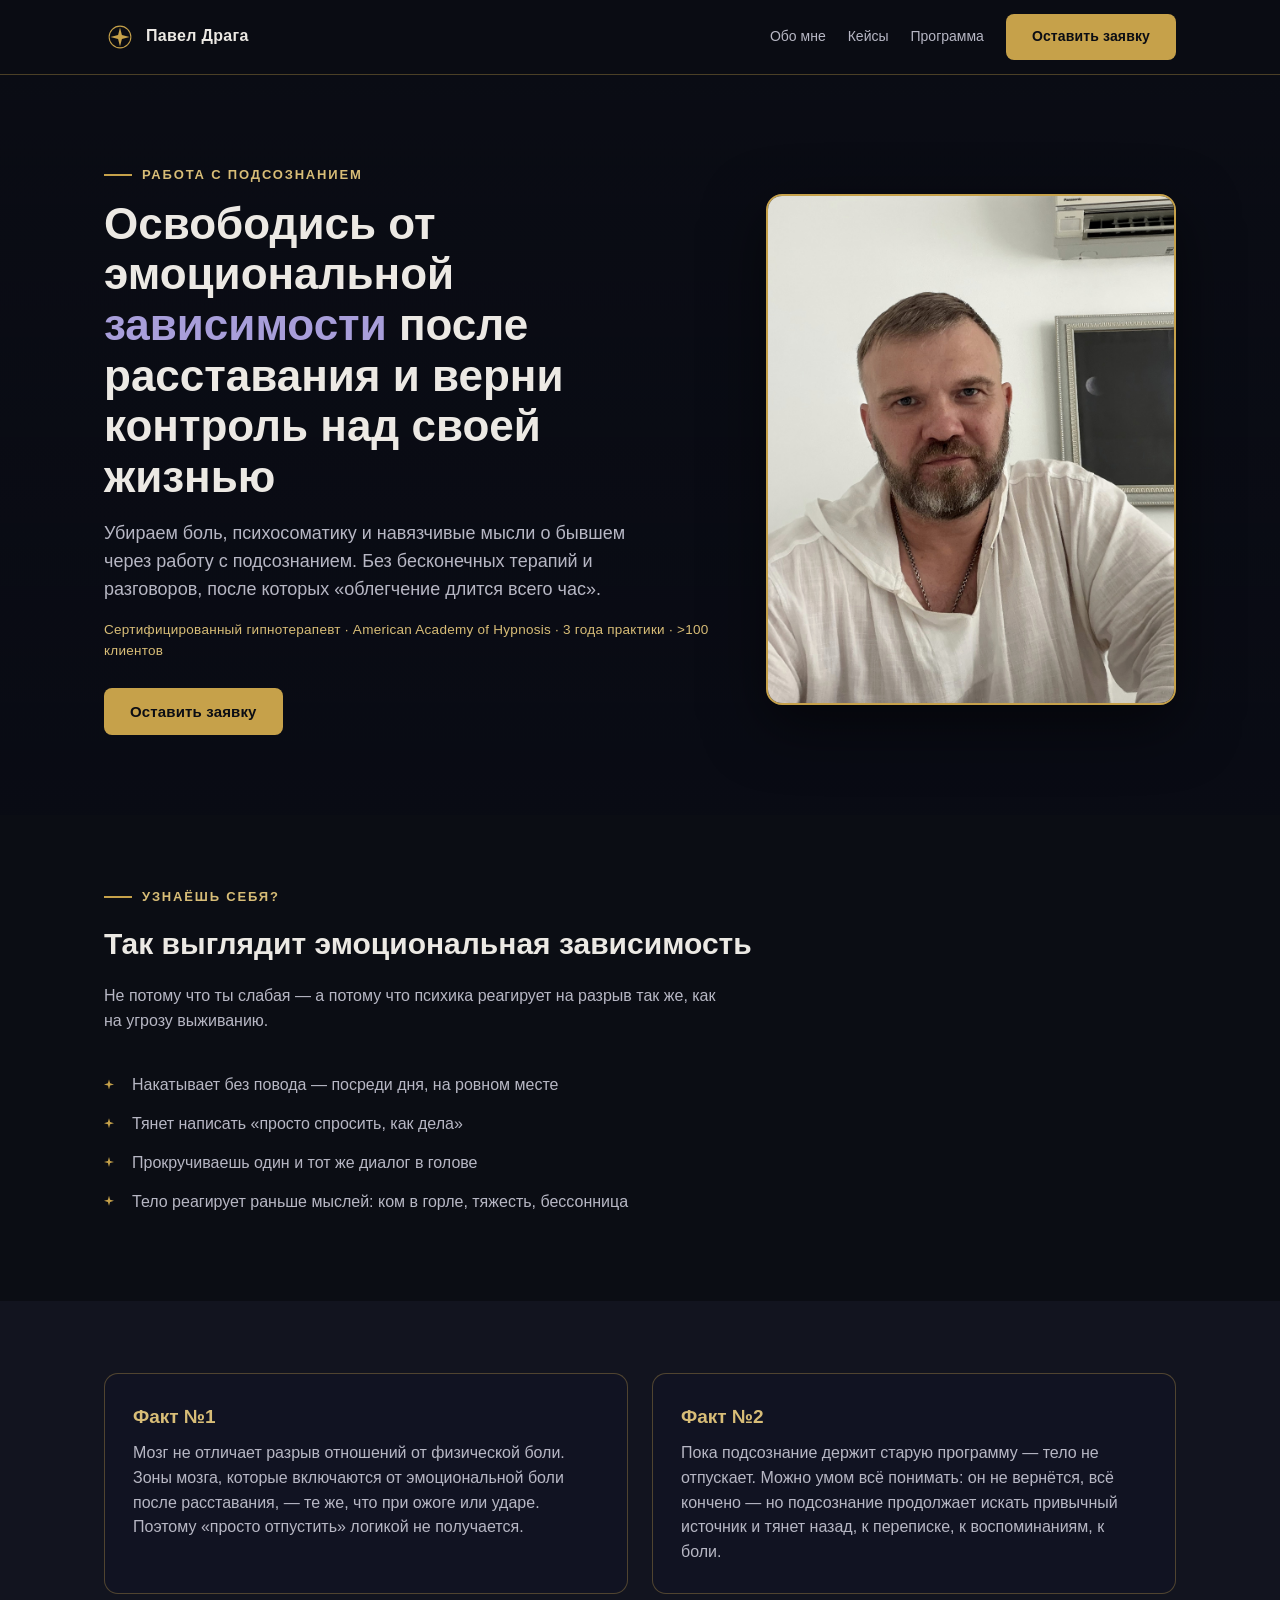
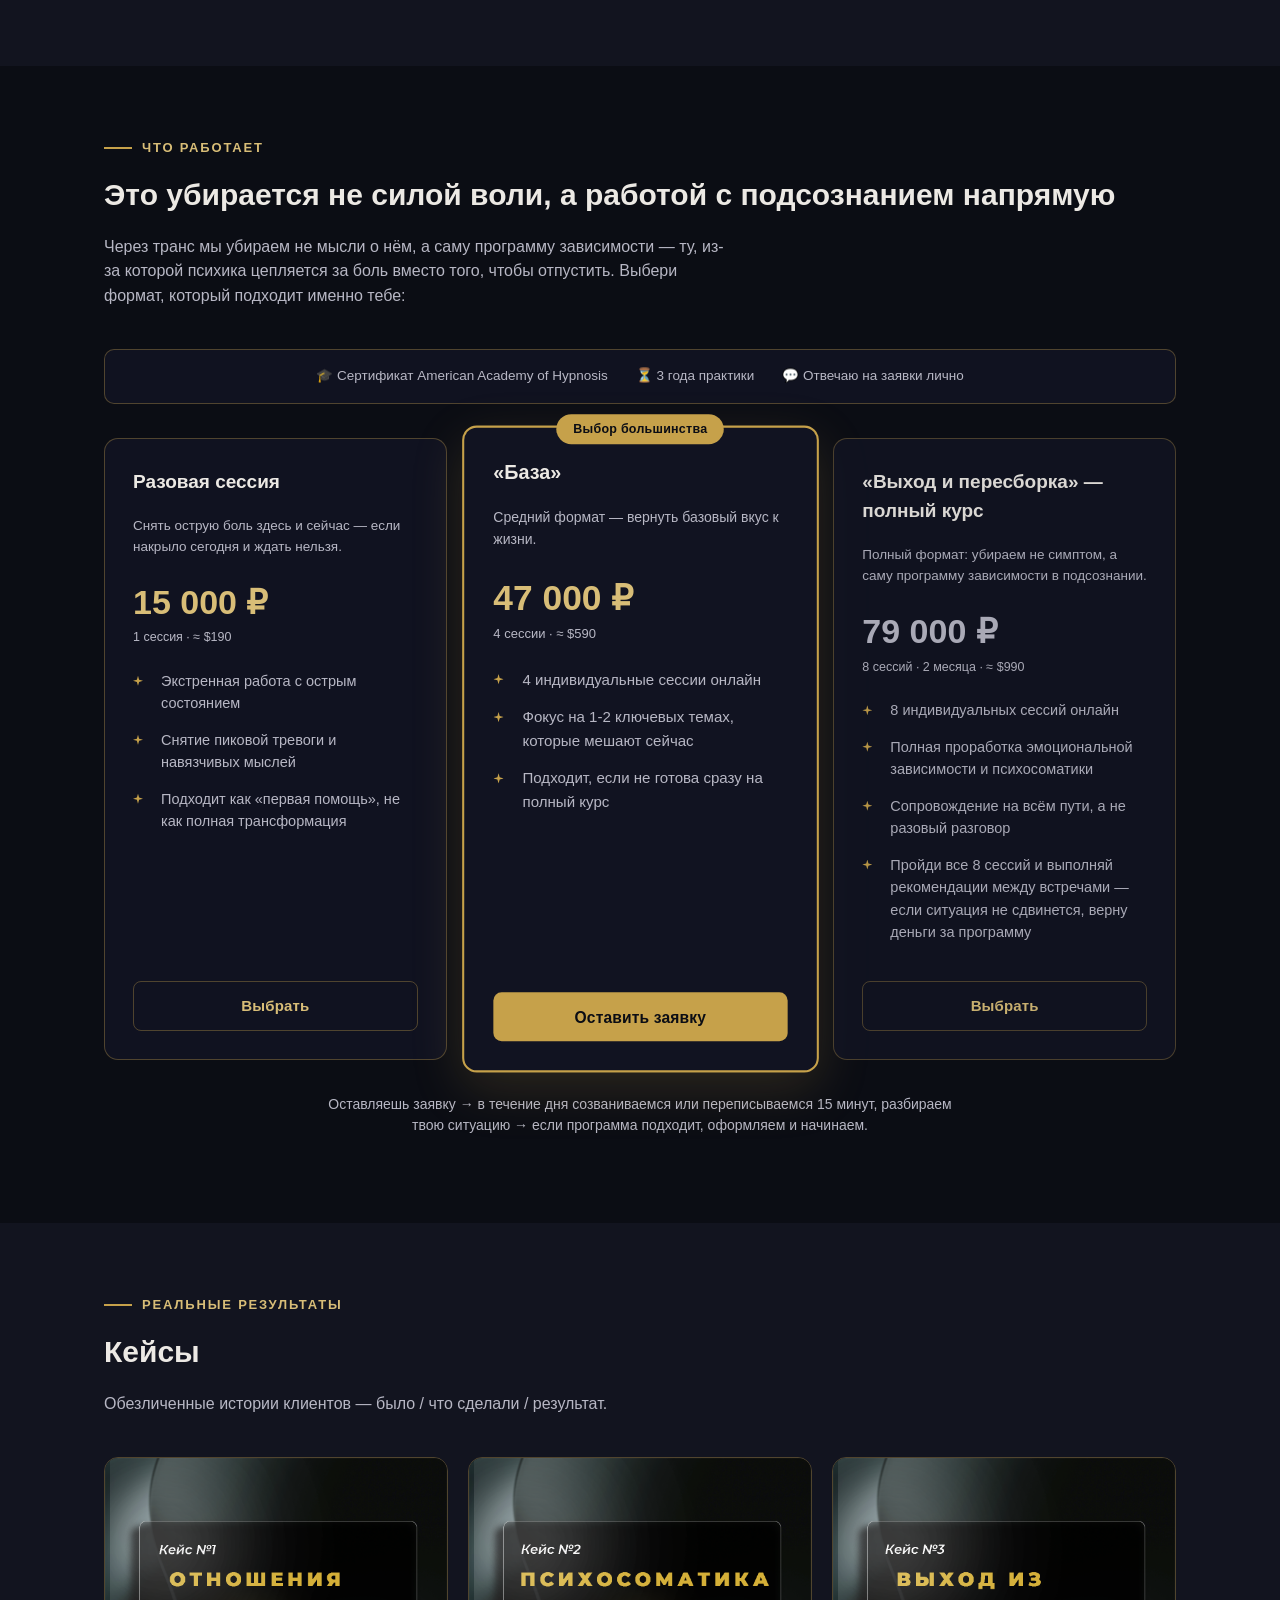
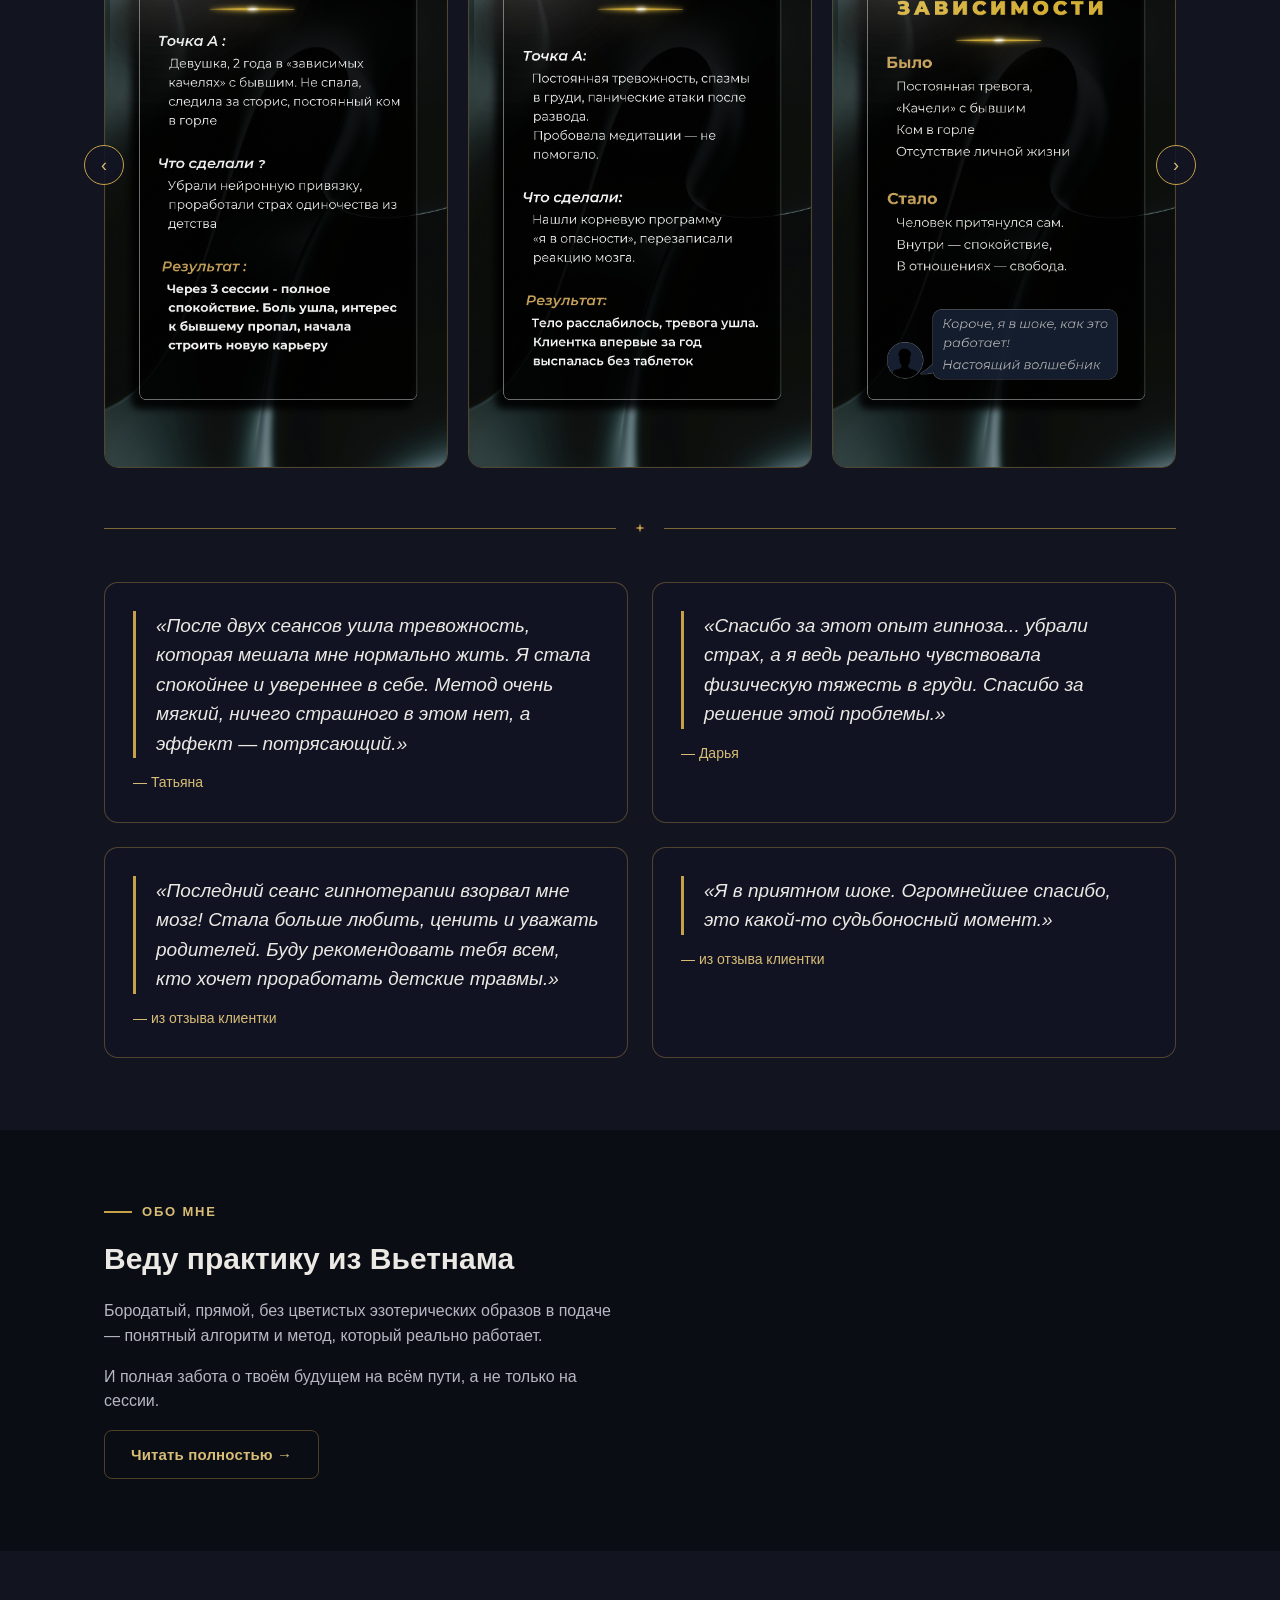
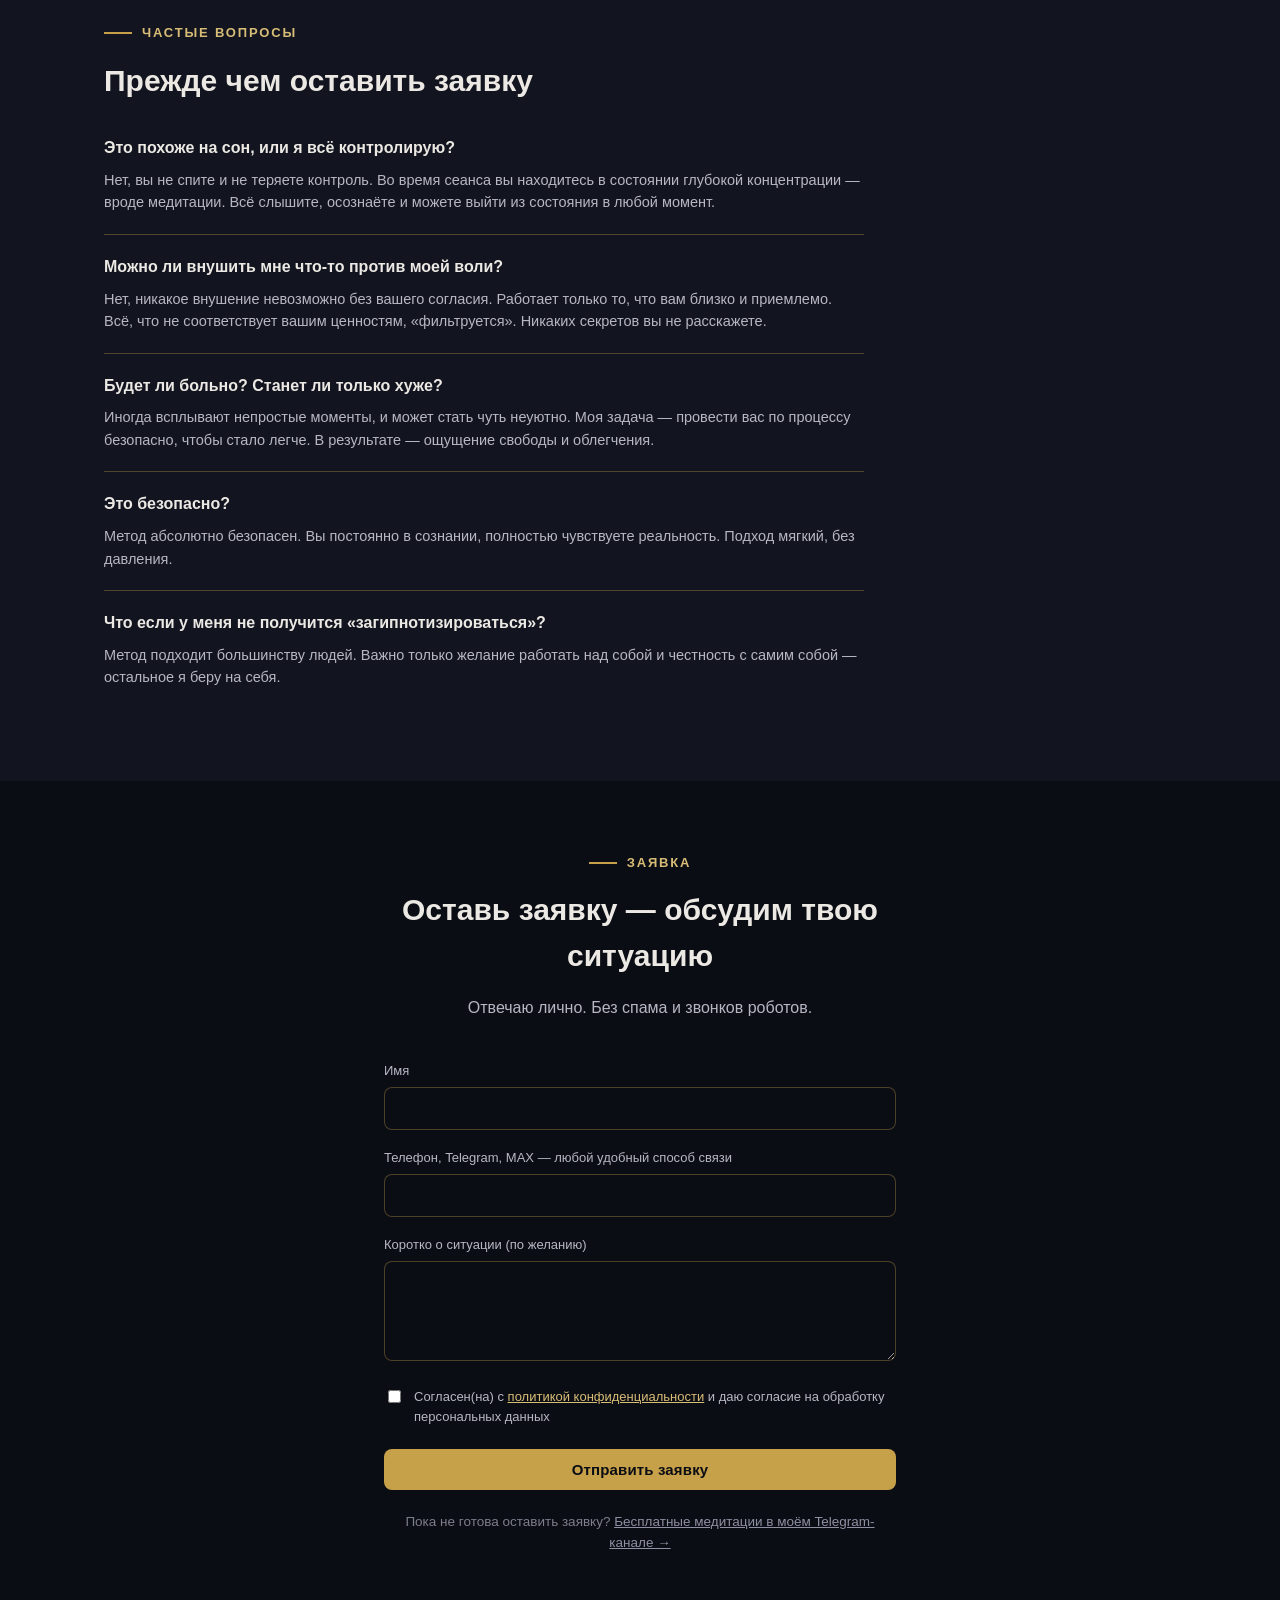
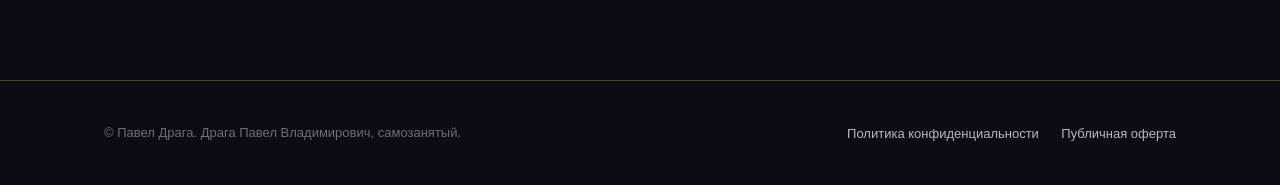
==== index.html @ 9c824332 "Update index.html" ====
<!DOCTYPE html>
<html lang="ru">
<head>
<meta charset="UTF-8">
<meta name="viewport" content="width=device-width, initial-scale=1.0">
<title>Павел Драга — выход из эмоциональной зависимости после расставания</title>
<meta name="description" content="Помогаю женщинам вырваться из эмоциональной зависимости после расставания и пересобрать жизнь заново. Работа с подсознанием: 8 сессий, 2 месяца.">
<link rel="icon" href="assets/favicon-32.png">
<link rel="apple-touch-icon" href="assets/favicon-180.png">
<link rel="stylesheet" href="assets/style.css">
</head>
<body>

<header class="site">
  <div class="bar">
    <a class="brand" href="index.html">
      <img src="assets/logo.svg" alt="">
      <span>Павел Драга</span>
    </a>
    <nav class="main">
      <a href="about.html">Обо мне</a>
      <a href="index.html#cases">Кейсы</a>
      <a href="index.html#offer">Программа</a>
      <a class="btn" href="index.html#form">Оставить заявку</a>
    </nav>
  </div>
</header>

<section class="hero" style="--hero-img:url('assets/hero-bg.jpg')">
  <div class="container">
    <div>
      <div class="kicker"><span class="line"></span>Работа с подсознанием</div>
      <h1>Освободись от эмоциональной <span class="accent">зависимости</span> после расставания и верни контроль над своей жизнью</h1>
      <p class="lead-text">Убираем боль, психосоматику и навязчивые мысли о бывшем через работу с подсознанием. Без бесконечных терапий и разговоров, после которых «облегчение длится всего час».</p>
      <p class="trust-line">Сертифицированный гипнотерапевт · American Academy of Hypnosis · 3 года практики · &gt;100 клиентов</p>
      <a href="#form" class="btn">Оставить заявку</a>
    </div>
    <div class="hero-photo">
      <img src="assets/portrait-v2.jpg" alt="Павел Драга">
    </div>
  </div>
</section>

<section id="pain">
  <div class="container">
    <div class="kicker"><span class="line"></span>Узнаёшь себя?</div>
    <h2>Так выглядит эмоциональная зависимость</h2>
    <p class="section-sub">Не потому что ты слабая — а потому что психика реагирует на разрыв так же, как на угрозу выживанию.</p>
    <ul class="spark">
      <li>Накатывает без повода — посреди дня, на ровном месте</li>
      <li>Тянет написать «просто спросить, как дела»</li>
      <li>Прокручиваешь один и тот же диалог в голове</li>
      <li>Тело реагирует раньше мыслей: ком в горле, тяжесть, бессонница</li>
    </ul>
  </div>
</section>

<section class="alt">
  <div class="container">
    <div class="grid-2">
      <div class="plate fact-card">
        <h3>Факт №1</h3>
        <p>Мозг не отличает разрыв отношений от физической боли. Зоны мозга, которые включаются от эмоциональной боли после расставания, — те же, что при ожоге или ударе. Поэтому «просто отпустить» логикой не получается.</p>
      </div>
      <div class="plate fact-card">
        <h3>Факт №2</h3>
        <p>Пока подсознание держит старую программу — тело не отпускает. Можно умом всё понимать: он не вернётся, всё кончено — но подсознание продолжает искать привычный источник и тянет назад, к переписке, к воспоминаниям, к боли.</p>
      </div>
    </div>
  </div>
</section>

<section id="offer">
  <div class="container">
    <div class="kicker"><span class="line"></span>Что работает</div>
    <h2>Это убирается не силой воли, а работой с подсознанием напрямую</h2>
    <p class="section-sub">Через транс мы убираем не мысли о нём, а саму программу зависимости — ту, из-за которой психика цепляется за боль вместо того, чтобы отпустить. Выбери формат, который подходит именно тебе:</p>

    <div class="trust-strip">
      <span>🎓 Сертификат American Academy of Hypnosis</span>
      <span>⏳ 3 года практики</span>
      <span>💬 Отвечаю на заявки лично</span>
    </div>

    <div class="pricing-grid">

      <div class="plate price-card">
        <h3>Разовая сессия</h3>
        <p class="tier-sub">Снять острую боль здесь и сейчас — если накрыло сегодня и ждать нельзя.</p>
        <div class="tier-price">15 000 ₽<small>1 сессия · ≈ $190</small></div>
        <ul class="spark">
          <li>Экстренная работа с острым состоянием</li>
          <li>Снятие пиковой тревоги и навязчивых мыслей</li>
          <li>Подходит как «первая помощь», не как полная трансформация</li>
        </ul>
        <a href="#form" class="btn ghost tier-cta" data-tier="Разовая сессия (15 000 ₽)">Выбрать</a>
      </div>

      <div class="plate price-card featured">
        <div class="badge">Выбор большинства</div>
        <h3>«База»</h3>
        <p class="tier-sub">Средний формат — вернуть базовый вкус к жизни.</p>
        <div class="tier-price">47 000 ₽<small>4 сессии · ≈ $590</small></div>
        <ul class="spark">
          <li>4 индивидуальные сессии онлайн</li>
          <li>Фокус на 1-2 ключевых темах, которые мешают сейчас</li>
          <li>Подходит, если не готова сразу на полный курс</li>
        </ul>
        <a href="#form" class="btn tier-cta" data-tier="«База» (47 000 ₽)">Оставить заявку</a>
      </div>

      <div class="plate price-card anchor">
        <h3>«Выход и пересборка» — полный курс</h3>
        <p class="tier-sub">Полный формат: убираем не симптом, а саму программу зависимости в подсознании.</p>
        <div class="tier-price">79 000 ₽<small>8 сессий · 2 месяца · ≈ $990</small></div>
        <ul class="spark">
          <li>8 индивидуальных сессий онлайн</li>
          <li>Полная проработка эмоциональной зависимости и психосоматики</li>
          <li>Сопровождение на всём пути, а не разовый разговор</li>
          <li>Пройди все 8 сессий и выполняй рекомендации между встречами — если ситуация не сдвинется, верну деньги за программу</li>
        </ul>
        <a href="#form" class="btn ghost tier-cta" data-tier="«Выход и пересборка» (79 000 ₽)">Выбрать</a>
      </div>

    </div>

    <p class="apply-note">Оставляешь заявку → в течение дня созваниваемся или переписываемся 15 минут, разбираем твою ситуацию → если программа подходит, оформляем и начинаем.</p>
  </div>
</section>

<section class="alt" id="cases">
  <div class="container">
    <div class="kicker"><span class="line"></span>Реальные результаты</div>
    <h2>Кейсы</h2>
    <p class="section-sub">Обезличенные истории клиентов — было / что сделали / результат.</p>
    <div class="cases-carousel-wrap">
      <button class="carousel-arrow prev" type="button" aria-label="Назад">‹</button>
      <div class="cases-carousel" id="cases-carousel">
        <div class="case-card"><img src="assets/cases/1.png" alt="Кейс: отношения" loading="lazy"></div>
        <div class="case-card"><img src="assets/cases/2.png" alt="Кейс: психосоматика" loading="lazy"></div>
        <div class="case-card"><img src="assets/cases/3.png" alt="Кейс: выход из зависимости" loading="lazy"></div>
        <div class="case-card"><img src="assets/cases/4.png" alt="Кейс: родовые сценарии" loading="lazy"></div>
        <div class="case-card"><img src="assets/cases/5.png" alt="Кейс: мужская опора" loading="lazy"></div>
        <div class="case-card"><img src="assets/cases/6.png" alt="Кейс: тревога" loading="lazy"></div>
      </div>
      <button class="carousel-arrow next" type="button" aria-label="Вперёд">›</button>
    </div>

    <div class="divider">
      <span class="l"></span>
      <svg class="mark" viewBox="0 0 100 100"><path d="M50 20 L56 44 L80 50 L56 56 L50 80 L44 56 L20 50 L44 44 Z" fill="#c6a14a"/></svg>
      <span class="l"></span>
    </div>

    <div class="grid-2">
      <div class="plate">
        <p class="quote">«После двух сеансов ушла тревожность, которая мешала мне нормально жить. Я стала спокойнее и увереннее в себе. Метод очень мягкий, ничего страшного в этом нет, а эффект — потрясающий.»</p>
        <div class="quote-author">— Татьяна</div>
      </div>
      <div class="plate">
        <p class="quote">«Спасибо за этот опыт гипноза... убрали страх, а я ведь реально чувствовала физическую тяжесть в груди. Спасибо за решение этой проблемы.»</p>
        <div class="quote-author">— Дарья</div>
      </div>
      <div class="plate">
        <p class="quote">«Последний сеанс гипнотерапии взорвал мне мозг! Стала больше любить, ценить и уважать родителей. Буду рекомендовать тебя всем, кто хочет проработать детские травмы.»</p>
        <div class="quote-author">— из отзыва клиентки</div>
      </div>
      <div class="plate">
        <p class="quote">«Я в приятном шоке. Огромнейшее спасибо, это какой-то судьбоносный момент.»</p>
        <div class="quote-author">— из отзыва клиентки</div>
      </div>
    </div>
  </div>
</section>

<section>
  <div class="container">
    <div class="grid-2">
      
      <div>
        <div class="kicker"><span class="line"></span>Обо мне</div>
        <h2>Веду практику из Вьетнама</h2>
        <p style="color:var(--text-dim);">Бородатый, прямой, без цветистых эзотерических образов в подаче — понятный алгоритм и метод, который реально работает.</p>
        <p style="color:var(--text-dim);">И полная забота о твоём будущем на всём пути, а не только на сессии.</p>
        <a href="about.html" class="btn ghost">Читать полностью →</a>
      </div>
    </div>
  </div>
</section>

<section class="alt" id="faq">
  <div class="container">
    <div class="kicker"><span class="line"></span>Частые вопросы</div>
    <h2>Прежде чем оставить заявку</h2>
    <div class="faq-list">
      <div class="faq-item">
        <div class="faq-q">Это похоже на сон, или я всё контролирую?</div>
        <div class="faq-a">Нет, вы не спите и не теряете контроль. Во время сеанса вы находитесь в состоянии глубокой концентрации — вроде медитации. Всё слышите, осознаёте и можете выйти из состояния в любой момент.</div>
      </div>
      <div class="faq-item">
        <div class="faq-q">Можно ли внушить мне что-то против моей воли?</div>
        <div class="faq-a">Нет, никакое внушение невозможно без вашего согласия. Работает только то, что вам близко и приемлемо. Всё, что не соответствует вашим ценностям, «фильтруется». Никаких секретов вы не расскажете.</div>
      </div>
      <div class="faq-item">
        <div class="faq-q">Будет ли больно? Станет ли только хуже?</div>
        <div class="faq-a">Иногда всплывают непростые моменты, и может стать чуть неуютно. Моя задача — провести вас по процессу безопасно, чтобы стало легче. В результате — ощущение свободы и облегчения.</div>
      </div>
      <div class="faq-item">
        <div class="faq-q">Это безопасно?</div>
        <div class="faq-a">Метод абсолютно безопасен. Вы постоянно в сознании, полностью чувствуете реальность. Подход мягкий, без давления.</div>
      </div>
      <div class="faq-item">
        <div class="faq-q">Что если у меня не получится «загипнотизироваться»?</div>
        <div class="faq-a">Метод подходит большинству людей. Важно только желание работать над собой и честность с самим собой — остальное я беру на себя.</div>
      </div>
    </div>
  </div>
</section>

<section id="form">
  <div class="container form-wrap">
    <div class="kicker" style="justify-content:center;"><span class="line"></span>Заявка</div>
    <h2 style="text-align:center;">Оставь заявку — обсудим твою ситуацию</h2>
    <p class="section-sub" style="text-align:center; margin-left:auto; margin-right:auto;">Отвечаю лично. Без спама и звонков роботов.</p>

    <form id="lead-form">
      <div class="field">
        <label for="name">Имя</label>
        <input type="text" id="name" name="name" required>
      </div>
      <div class="field">
        <label for="contact">Телефон, Telegram, MAX — любой удобный способ связи</label>
        <input type="text" id="contact" name="contact" required>
      </div>
      <div class="field">
        <label for="message">Коротко о ситуации (по желанию)</label>
        <textarea id="message" name="message"></textarea>
      </div>
      <div class="consent">
        <input type="checkbox" id="consent" name="consent">
        <label for="consent">Согласен(на) с <a href="privacy.html" target="_blank">политикой конфиденциальности</a> и даю согласие на обработку персональных данных</label>
      </div>
      <button type="submit" class="btn" style="width:100%;">Отправить заявку</button>
      <div id="form-status"></div>
    </form>

    <p class="soft-alt">Пока не готова оставить заявку? <a href="https://t.me/alhimiyasostoyaniya" target="_blank" rel="noopener">Бесплатные медитации в моём Telegram-канале →</a></p>
  </div>
</section>

<footer class="site">
  <div class="container">
    <span class="copy">© Павел Драга. Драга Павел Владимирович, самозанятый.</span>
    <div>
      <a href="privacy.html">Политика конфиденциальности</a>
      <a href="offer.html">Публичная оферта</a>
    </div>
  </div>
</footer>

<script src="assets/script.js"></script>
</body>
</html>
---- assets/style.css ----
:root{
  --navy: #0b0d14;
  --navy-2: #12141f;
  --navy-panel: rgba(18,20,35,0.86);
  --gold: #c6a14a;
  --gold-soft: #d8bd77;
  --lavender: #a89eda;
  --cream: #ece9e4;
  --text-dim: #b7b7c4;
  --border: rgba(198,161,74,0.35);
  --maxw: 1120px;
}

*{ box-sizing: border-box; }
html{ scroll-behavior: smooth; }
body{
  margin:0;
  background: var(--navy);
  color: var(--cream);
  font-family: -apple-system, BlinkMacSystemFont, "Segoe UI", Roboto, Arial, sans-serif;
  line-height: 1.55;
}
img{ max-width:100%; display:block; }
a{ color: var(--gold-soft); }
.container{ max-width: var(--maxw); margin: 0 auto; padding: 0 24px; }

/* Header */
header.site{
  position: sticky; top:0; z-index: 50;
  background: rgba(11,13,20,0.88);
  backdrop-filter: blur(6px);
  border-bottom: 1px solid var(--border);
}
header.site .bar{
  display:flex; align-items:center; justify-content:space-between;
  padding: 14px 24px; max-width: var(--maxw); margin:0 auto;
}
.brand{ display:flex; align-items:center; gap:10px; text-decoration:none; }
.brand img{ width:32px; height:32px; }
.brand span{ color:var(--cream); font-weight:700; letter-spacing:.02em; font-size:16px; }
nav.main{ display:flex; align-items:center; gap:22px; }
nav.main a{ color: var(--text-dim); text-decoration:none; font-size:14px; }
nav.main a:hover{ color: var(--gold-soft); }
.btn{
  display:inline-block;
  background: var(--gold);
  color: var(--navy);
  font-weight:800;
  padding: 12px 26px;
  border-radius: 8px;
  text-decoration:none;
  border:none;
  cursor:pointer;
  font-size:15px;
  letter-spacing:.01em;
}
/* nav.main a has higher specificity than .btn alone (two elements vs zero),
   so without this the header CTA inherited the dim nav text color instead
   of navy — that's the "washed out text on gold" bug. Pin it explicitly. */
nav.main a.btn,
footer.site a.btn{
  color: var(--navy);
}
.btn:hover{ background: var(--gold-soft); }
.btn.ghost{
  background:transparent; color:var(--gold-soft); border:1px solid var(--border);
}

/* Hero */
.hero{
  position:relative;
  background-image: linear-gradient(180deg, rgba(9,11,20,0.55), rgba(9,11,20,0.92)), var(--hero-img, url('hero-bg.jpg'));
  background-size: cover;
  background-position: center;
  padding: 90px 0 80px;
}
.hero .container{
  display:grid; grid-template-columns: 1.2fr 0.8fr; gap: 48px; align-items:center;
}
.kicker{
  color: var(--gold-soft); text-transform: uppercase; font-size:13px; letter-spacing:.14em; font-weight:700;
  margin-bottom: 14px; display:flex; align-items:center; gap:10px;
}
.kicker .line{ width:28px; height:2px; background:var(--gold); display:inline-block; }
h1{ font-size: 44px; line-height:1.15; margin: 0 0 18px; color:var(--cream); }
h1 .accent{ color: var(--lavender); }
.lead-text{ font-size:18px; color: var(--text-dim); margin-bottom: 30px; max-width: 540px; }
.hero-photo{
  border-radius: 16px;
  overflow:hidden;
  border: 2px solid var(--gold);
  box-shadow: 0 20px 60px rgba(0,0,0,0.5);
}

/* Sections */
section{ padding: 72px 0; }
section.alt{ background: var(--navy-2); }
h2{ font-size: 30px; margin: 0 0 12px; color:var(--cream); }
.section-sub{ color: var(--text-dim); margin-bottom: 40px; max-width: 620px; }

/* plate / card */
.plate{
  background: var(--navy-panel);
  border: 1px solid var(--border);
  border-radius: 14px;
  padding: 28px;
}
.grid-2{ display:grid; grid-template-columns: 1fr 1fr; gap: 24px; }
.grid-3{ display:grid; grid-template-columns: repeat(3,1fr); gap: 24px; }

.fact-card h3{ color: var(--gold-soft); font-size:19px; margin:0 0 10px; }
.fact-card p{ color: var(--text-dim); margin:0; }

/* bullet list with spark marker */
ul.spark{ list-style:none; margin:0; padding:0; }
ul.spark li{
  position:relative; padding-left: 28px; margin-bottom:14px; color: var(--text-dim);
}
ul.spark li::before{
  content:""; position:absolute; left:0; top:6px; width:10px; height:10px;
  background: var(--gold);
  clip-path: polygon(50% 0%, 61% 39%, 100% 50%, 61% 61%, 50% 100%, 39% 61%, 0% 50%, 39% 39%);
}

/* divider */
.divider{
  display:flex; align-items:center; gap:16px; margin: 46px 0;
}
.divider .l{ flex:1; height:1px; background: var(--gold); opacity:.6; }
.divider .mark{ width:16px; height:16px; flex-shrink:0; }

/* Offer box (legacy single-price — kept for reference, unused) */
.offer-box{
  display:grid; grid-template-columns: 1fr auto; gap: 24px; align-items:center;
}
.offer-price{ font-size: 42px; color: var(--gold-soft); font-weight:800; }
.offer-price small{ display:block; font-size:14px; color:var(--text-dim); font-weight:400; margin-top:4px; }

/* Pricing tiers */
.pricing-grid{
  display:grid; grid-template-columns: repeat(3, 1fr); gap: 22px; align-items:stretch;
}
.price-card{
  display:flex; flex-direction:column;
  position:relative;
}
.price-card h3{ color: var(--cream); font-size:19px; margin:0 0 6px; }
.price-card .tier-sub{ color:var(--text-dim); font-size:13.5px; margin-bottom:18px; min-height:36px; }
.price-card .tier-price{ font-size:34px; font-weight:800; color:var(--gold-soft); margin-bottom:4px; }
.price-card .tier-price small{ display:block; font-size:12.5px; color:var(--text-dim); font-weight:400; }
.price-card ul.spark{ margin: 18px 0 24px; flex-grow:1; }
.price-card ul.spark li{ font-size:14.5px; }
.price-card .btn{ width:100%; text-align:center; }
.price-card.featured{
  border-color: var(--gold);
  border-width:2px;
  transform: scale(1.04);
  box-shadow: 0 16px 50px rgba(198,161,74,0.18);
}
.price-card .badge{
  position:absolute; top:-13px; left:50%; transform:translateX(-50%);
  background: var(--gold); color: var(--navy); font-size:12px; font-weight:800;
  padding: 5px 16px; border-radius:20px; letter-spacing:.02em; white-space:nowrap;
}
.price-card.anchor{ opacity:0.92; }
.price-card.anchor .tier-price{ color: var(--text-dim); }

/* Cases carousel */
.cases-carousel-wrap{ position:relative; }
.cases-carousel{
  display:flex; gap: 20px; overflow-x:auto; scroll-snap-type: x mandatory;
  scroll-behavior:smooth; padding-bottom:6px;
  -ms-overflow-style:none; scrollbar-width:none;
}
.cases-carousel::-webkit-scrollbar{ display:none; }
.case-card{
  border-radius: 14px; overflow:hidden; border: 1px solid var(--border);
  aspect-ratio: 9/16;
  flex: 0 0 calc((100% - 40px)/3);
  scroll-snap-align:start;
}
.case-card img{ width:100%; height:100%; object-fit:cover; }
.carousel-arrow{
  position:absolute; top:50%; transform:translateY(-50%);
  width:40px; height:40px; border-radius:50%;
  background: var(--navy-panel); border:1px solid var(--gold);
  color: var(--gold-soft); font-size:18px; cursor:pointer;
  display:flex; align-items:center; justify-content:center;
  z-index:2;
}
.carousel-arrow.prev{ left:-20px; }
.carousel-arrow.next{ right:-20px; }
@media (max-width:640px){
  .carousel-arrow{ display:none; }
}

/* Form */
.form-wrap{
  max-width: 560px; margin: 0 auto;
}
.field{ margin-bottom: 18px; }
.field label{ display:block; font-size:13px; color: var(--text-dim); margin-bottom:6px; }
.field input, .field textarea{
  width:100%; background: var(--navy); border: 1px solid var(--border); border-radius:8px;
  padding: 12px 14px; color: var(--cream); font-size:15px; font-family:inherit;
}
.field textarea{ min-height:100px; resize:vertical; }
.consent{ display:flex; gap:10px; align-items:flex-start; font-size:13px; color:var(--text-dim); margin-bottom:22px; }
.consent input{ margin-top:3px; }
#form-status{ margin-top:14px; font-size:14px; }
#form-status.ok{ color: #8fd19e; }
#form-status.err{ color: #e08a8a; }
.soft-alt{
  text-align:center; margin-top:22px; font-size:13.5px; color:#7d7d8c;
}
.soft-alt a{ color:#8f8fa3; text-decoration:underline; }
.soft-alt a:hover{ color: var(--gold-soft); }

/* Testimonial */
.quote{
  font-size:19px; font-style:italic; color: var(--cream); border-left: 3px solid var(--gold);
  padding-left: 20px; margin: 0;
}
.quote-author{ margin-top:14px; color: var(--gold-soft); font-size:14px; font-style: normal; }

/* Footer */
footer.site{
  border-top: 1px solid var(--border); padding: 40px 0; margin-top: 40px;
}
footer.site .container{
  display:flex; justify-content:space-between; align-items:center; flex-wrap:wrap; gap:16px;
}
footer.site a{ color: var(--text-dim); text-decoration:none; font-size:13px; margin-left:18px; }
footer.site a:hover{ color: var(--gold-soft); }
.copy{ color:#6c6c7c; font-size:13px; }

/* About */
.about-hero-photo{
  border-radius: 16px; overflow:hidden; border: 2px solid var(--gold);
}
.about-story p{ color: var(--text-dim); margin-bottom:18px; font-size:16.5px; }
.about-story strong{ color: var(--cream); }
.placeholder{ color: var(--lavender); }

/* Legal pages */
.legal h1{ font-size:28px; }
.legal h2{ font-size:20px; color:var(--gold-soft); margin-top:34px; }
.legal p, .legal li{ color: var(--text-dim); font-size:15px; }
.legal{ max-width: 780px; margin: 0 auto; }

@media (max-width: 860px){
  .hero .container{ grid-template-columns: 1fr; }
  .hero .hero-photo{ order:-1; max-width:320px; margin:0 auto 20px; }
  h1{ font-size:32px; }
  .grid-2, .grid-3{ grid-template-columns: 1fr; }
  nav.main{ display:none; }
  .offer-box{ grid-template-columns: 1fr; text-align:center; }
  footer.site .container{ flex-direction:column; text-align:center; }
  footer.site a{ margin:0 8px; }
  .pricing-grid{ grid-template-columns: 1fr; }
  .price-card.featured{ transform:none; order:-1; }
  .case-card{ flex-basis: 78%; }
}
@media (min-width:641px) and (max-width:860px){
  .case-card{ flex-basis: calc((100% - 20px)/2); }
}

/* ---- Added: trust signals, FAQ, apply-flow note ---- */

.trust-line{
  color: var(--gold-soft); font-size:13.5px; letter-spacing:.02em;
  margin: -14px 0 26px;
}

.trust-strip{
  display:flex; flex-wrap:wrap; gap: 14px 28px;
  justify-content:center;
  margin: 0 0 34px;
  padding: 16px 20px;
  border: 1px solid var(--border);
  border-radius: 10px;
  background: var(--navy-panel);
}
.trust-strip span{ color: var(--text-dim); font-size:13.5px; }

.apply-note{
  text-align:center; color: var(--text-dim); font-size:14px;
  margin-top: 34px; max-width: 640px; margin-left:auto; margin-right:auto;
}

.faq-list{ max-width: 760px; }
.faq-item{
  border-bottom: 1px solid var(--border);
  padding: 20px 0;
}
.faq-item:last-child{ border-bottom:none; }
.faq-q{
  color: var(--cream); font-weight:700; font-size:16px; margin-bottom:8px;
}
.faq-a{
  color: var(--text-dim); font-size:14.5px;
}
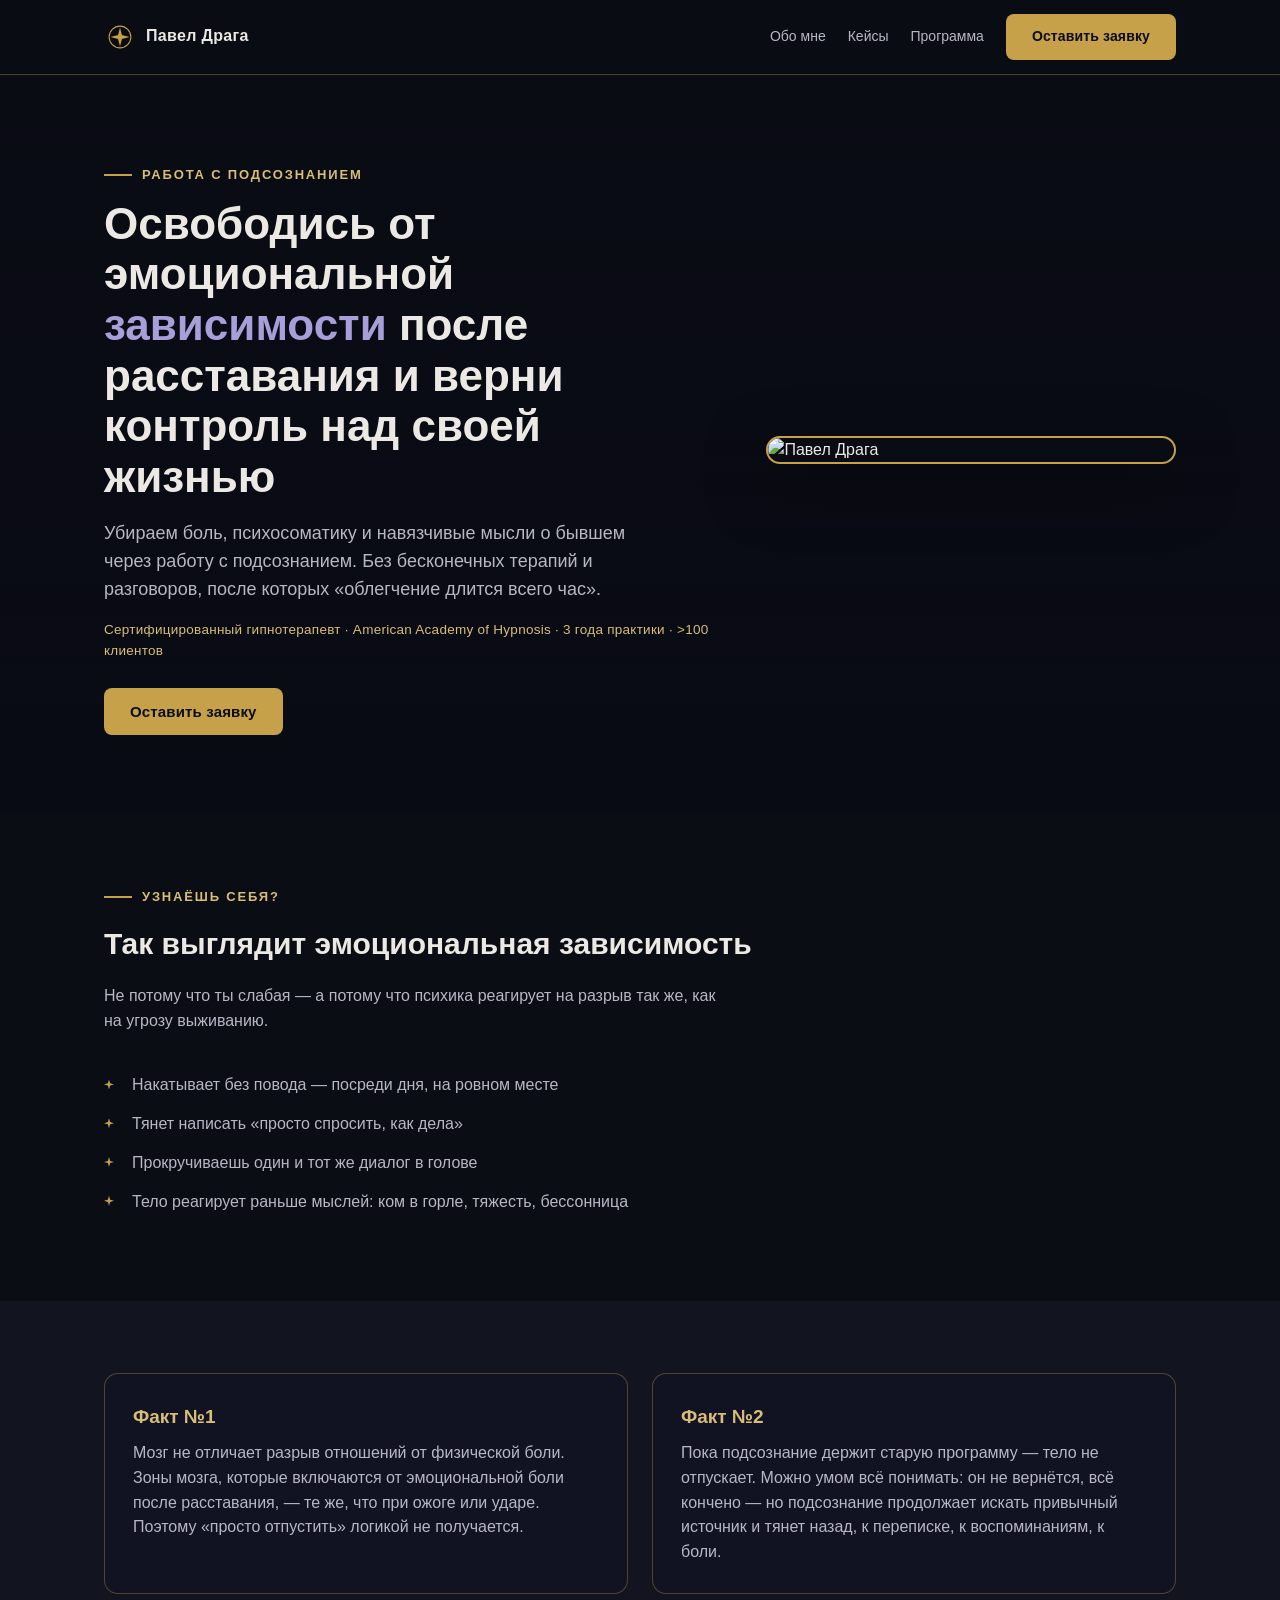
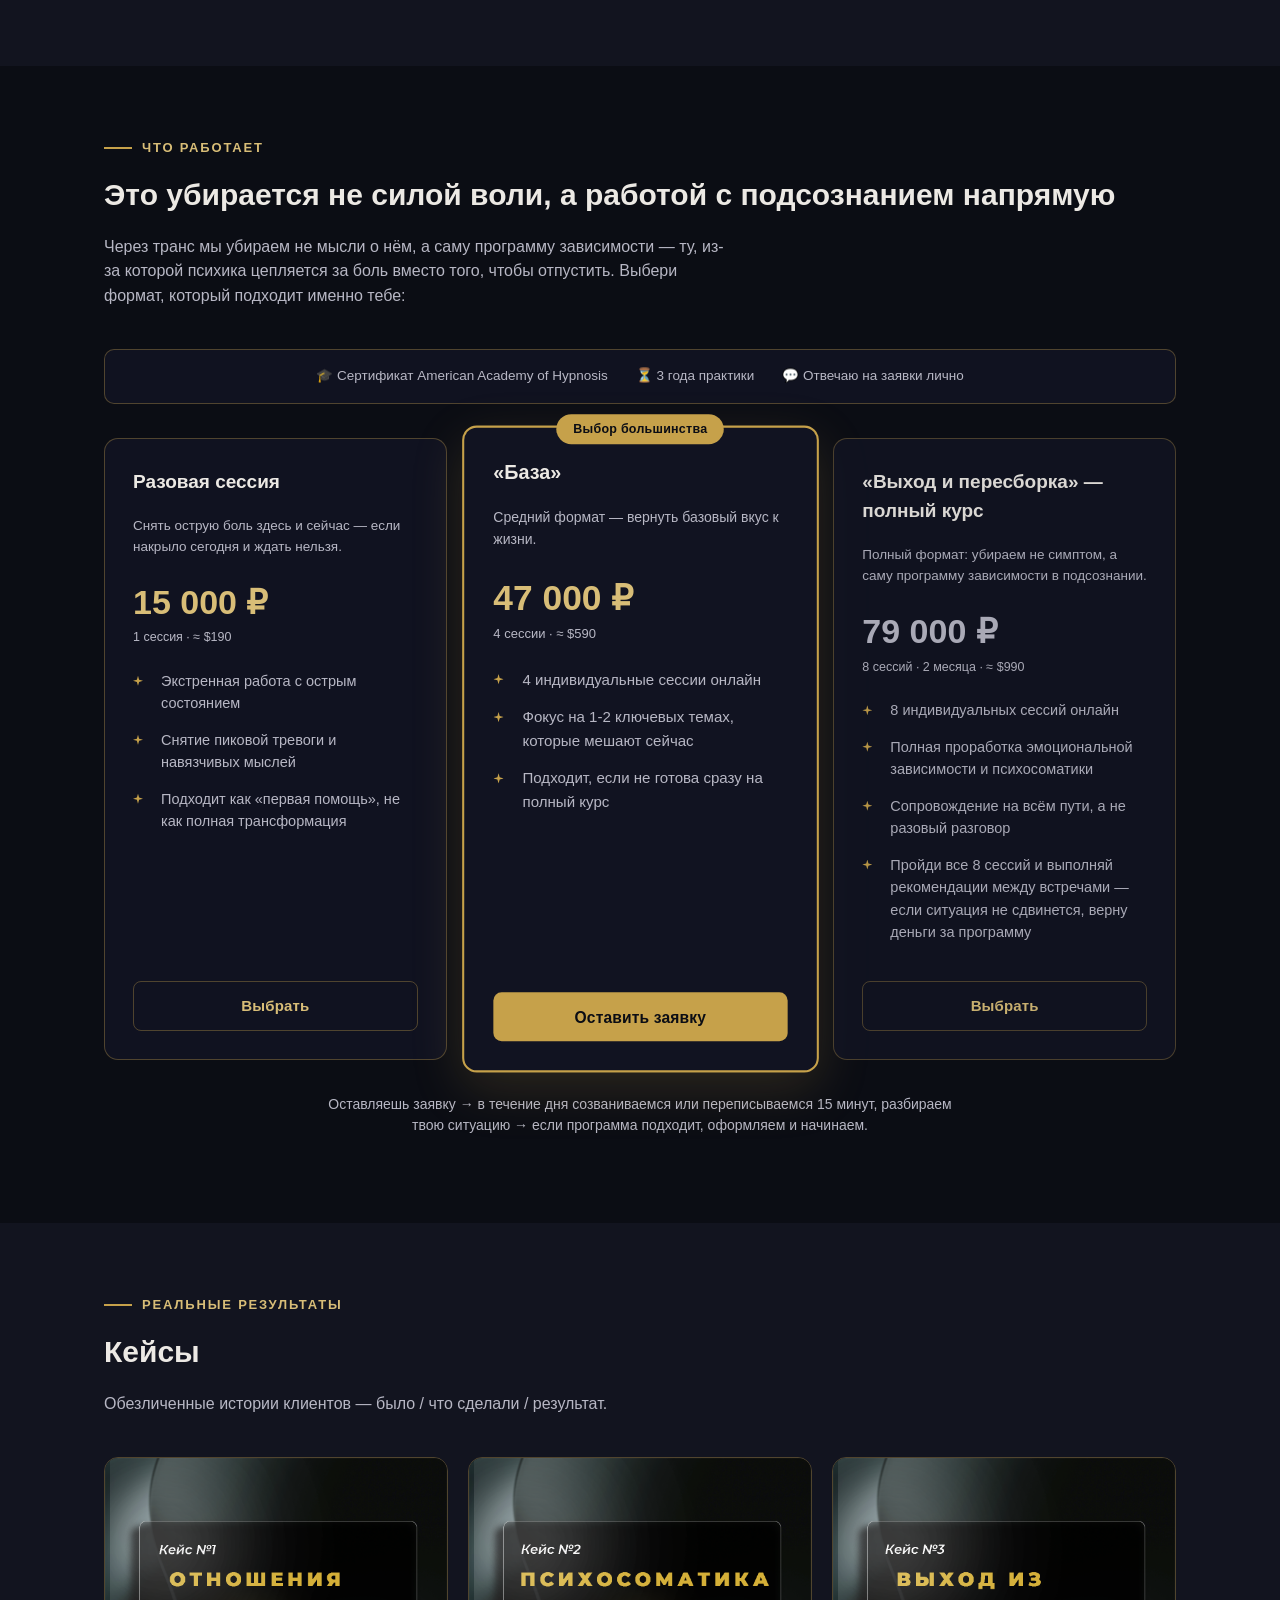
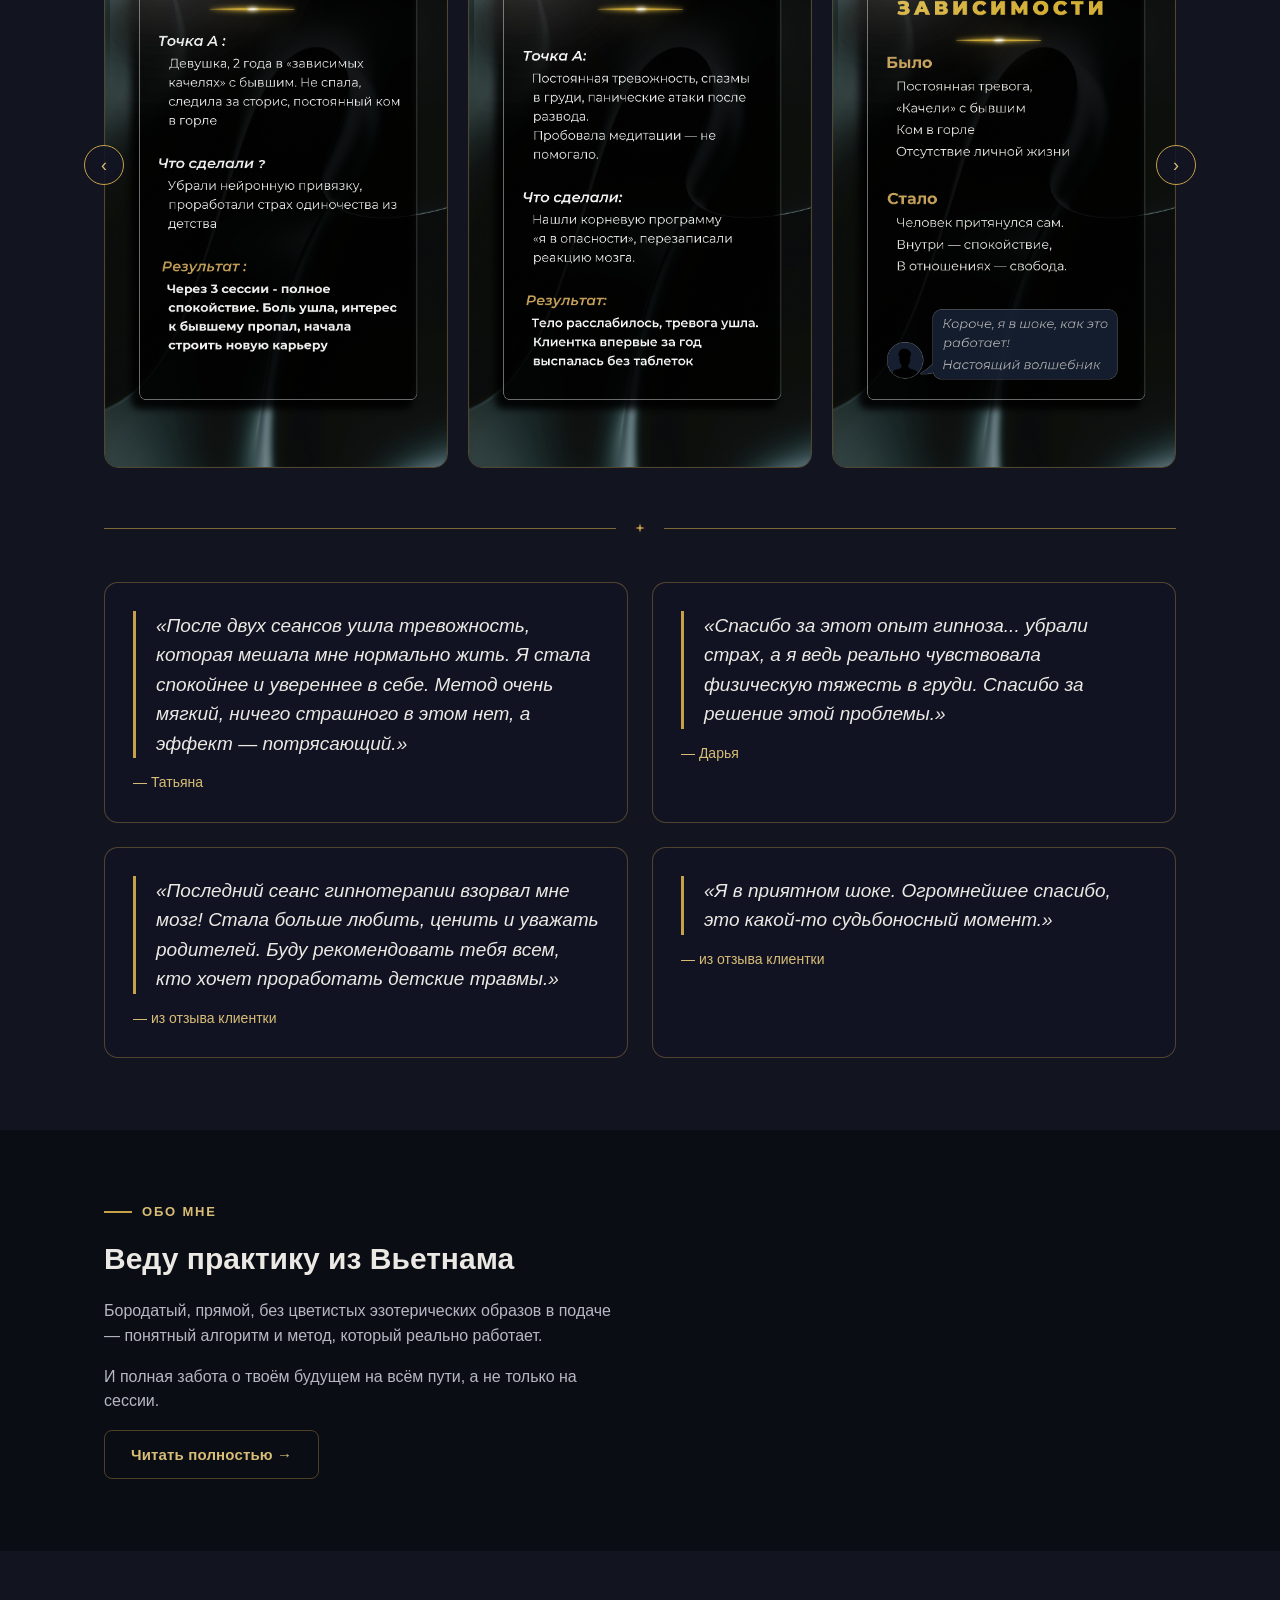
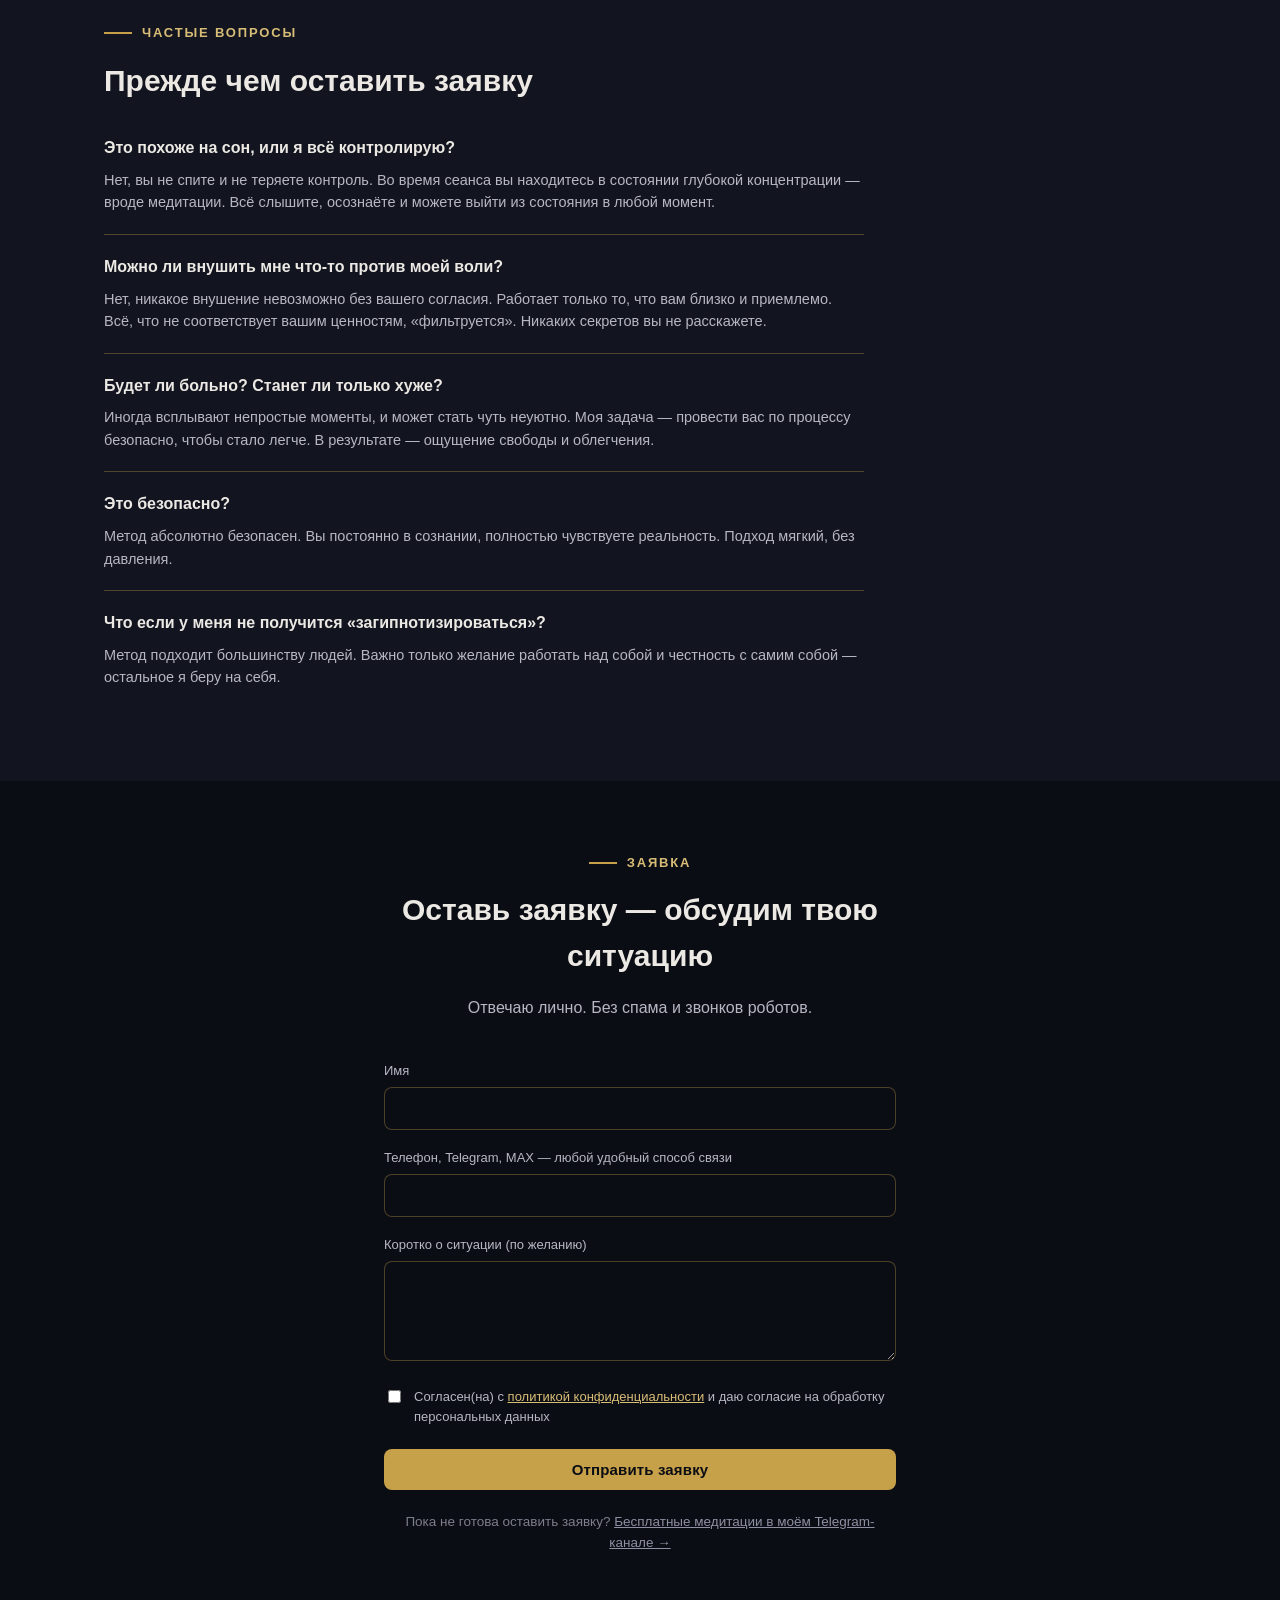
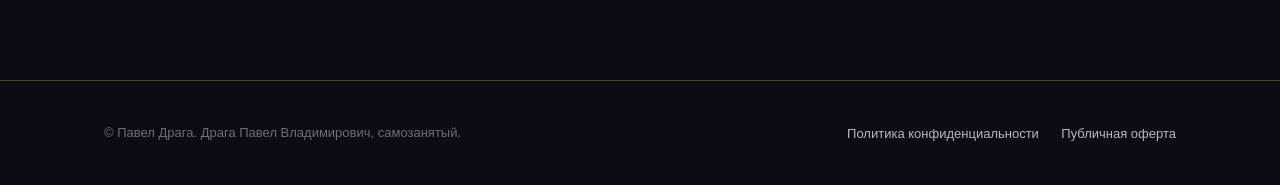
==== commit 5c8706e0: "Update index.html" ====
--- a/index.html
+++ b/index.html
@@ -36,7 +36,7 @@
       <a href="#form" class="btn">Оставить заявку</a>
     </div>
     <div class="hero-photo">
-      <img src="assets/portrait-v2.jpg" alt="Павел Драга">
+      <img src="assets/portrait-main.jpg" alt="Павел Драга">
     </div>
   </div>
 </section>
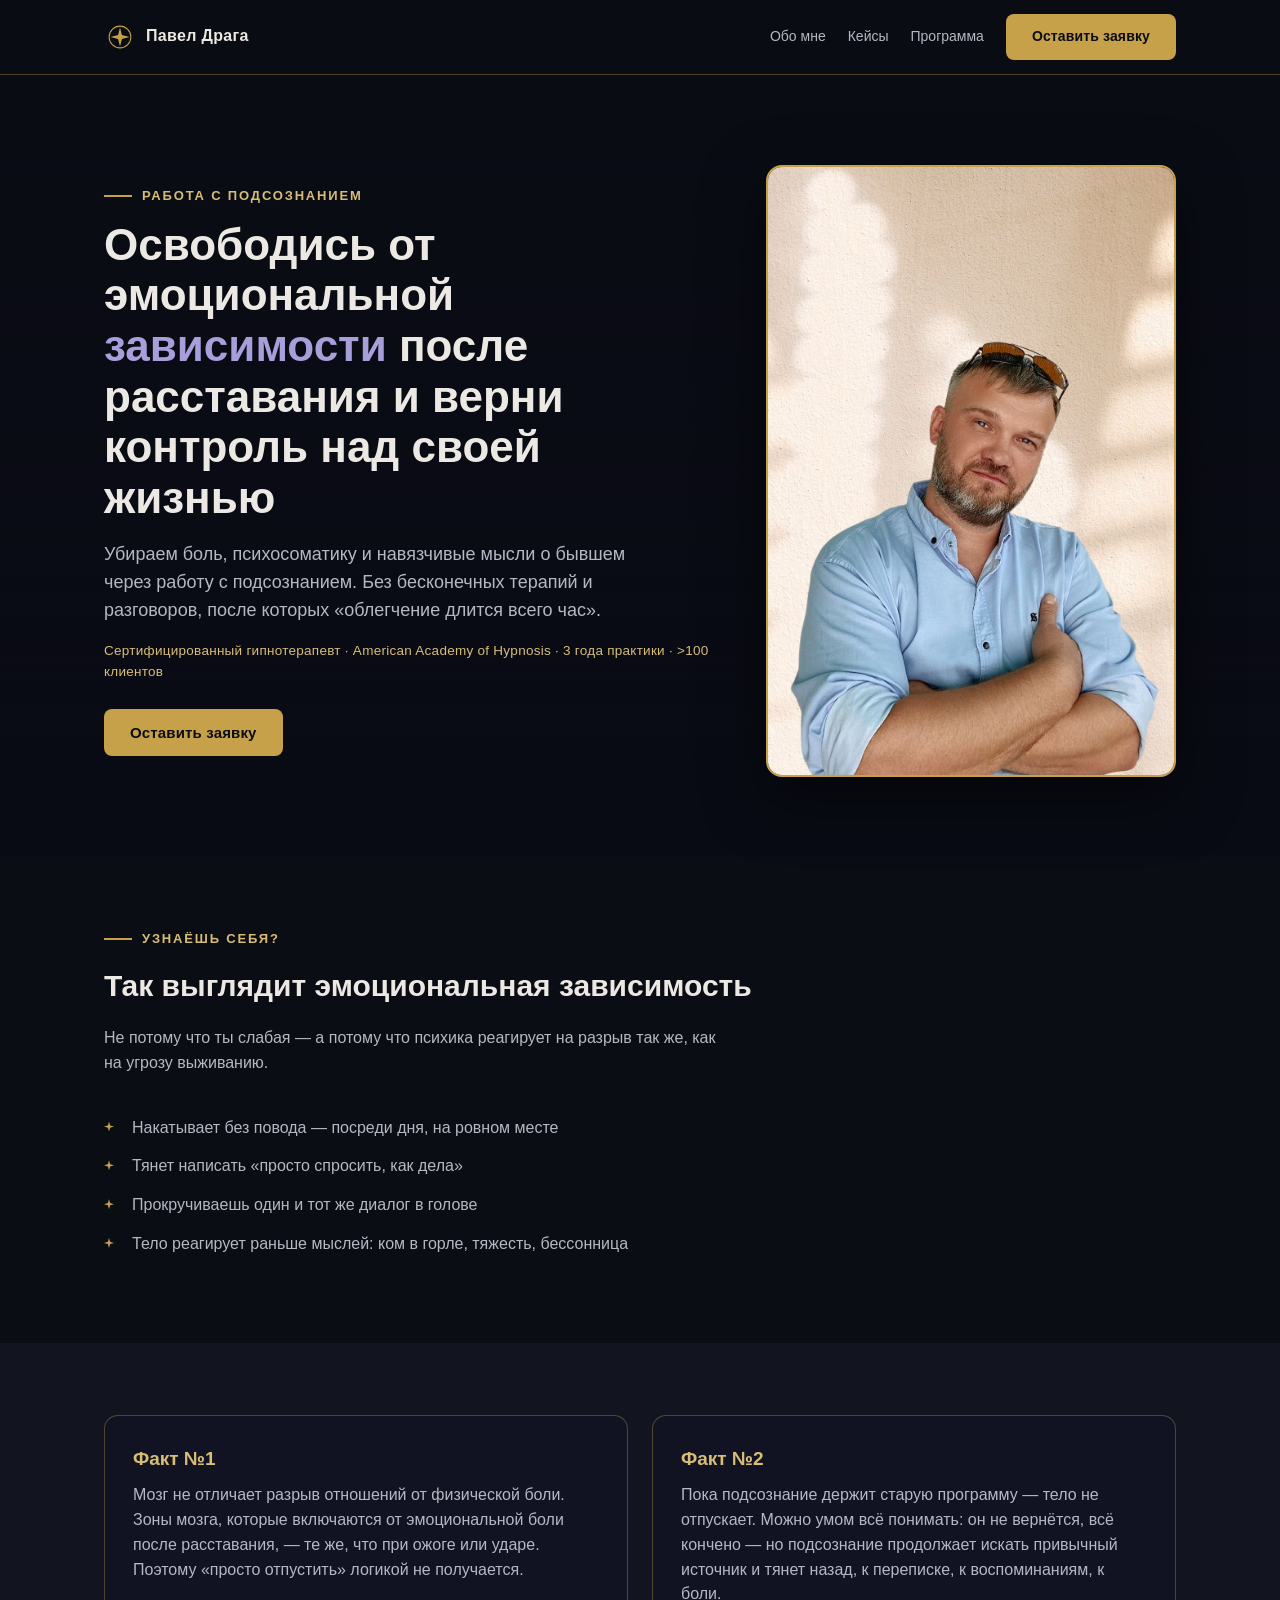
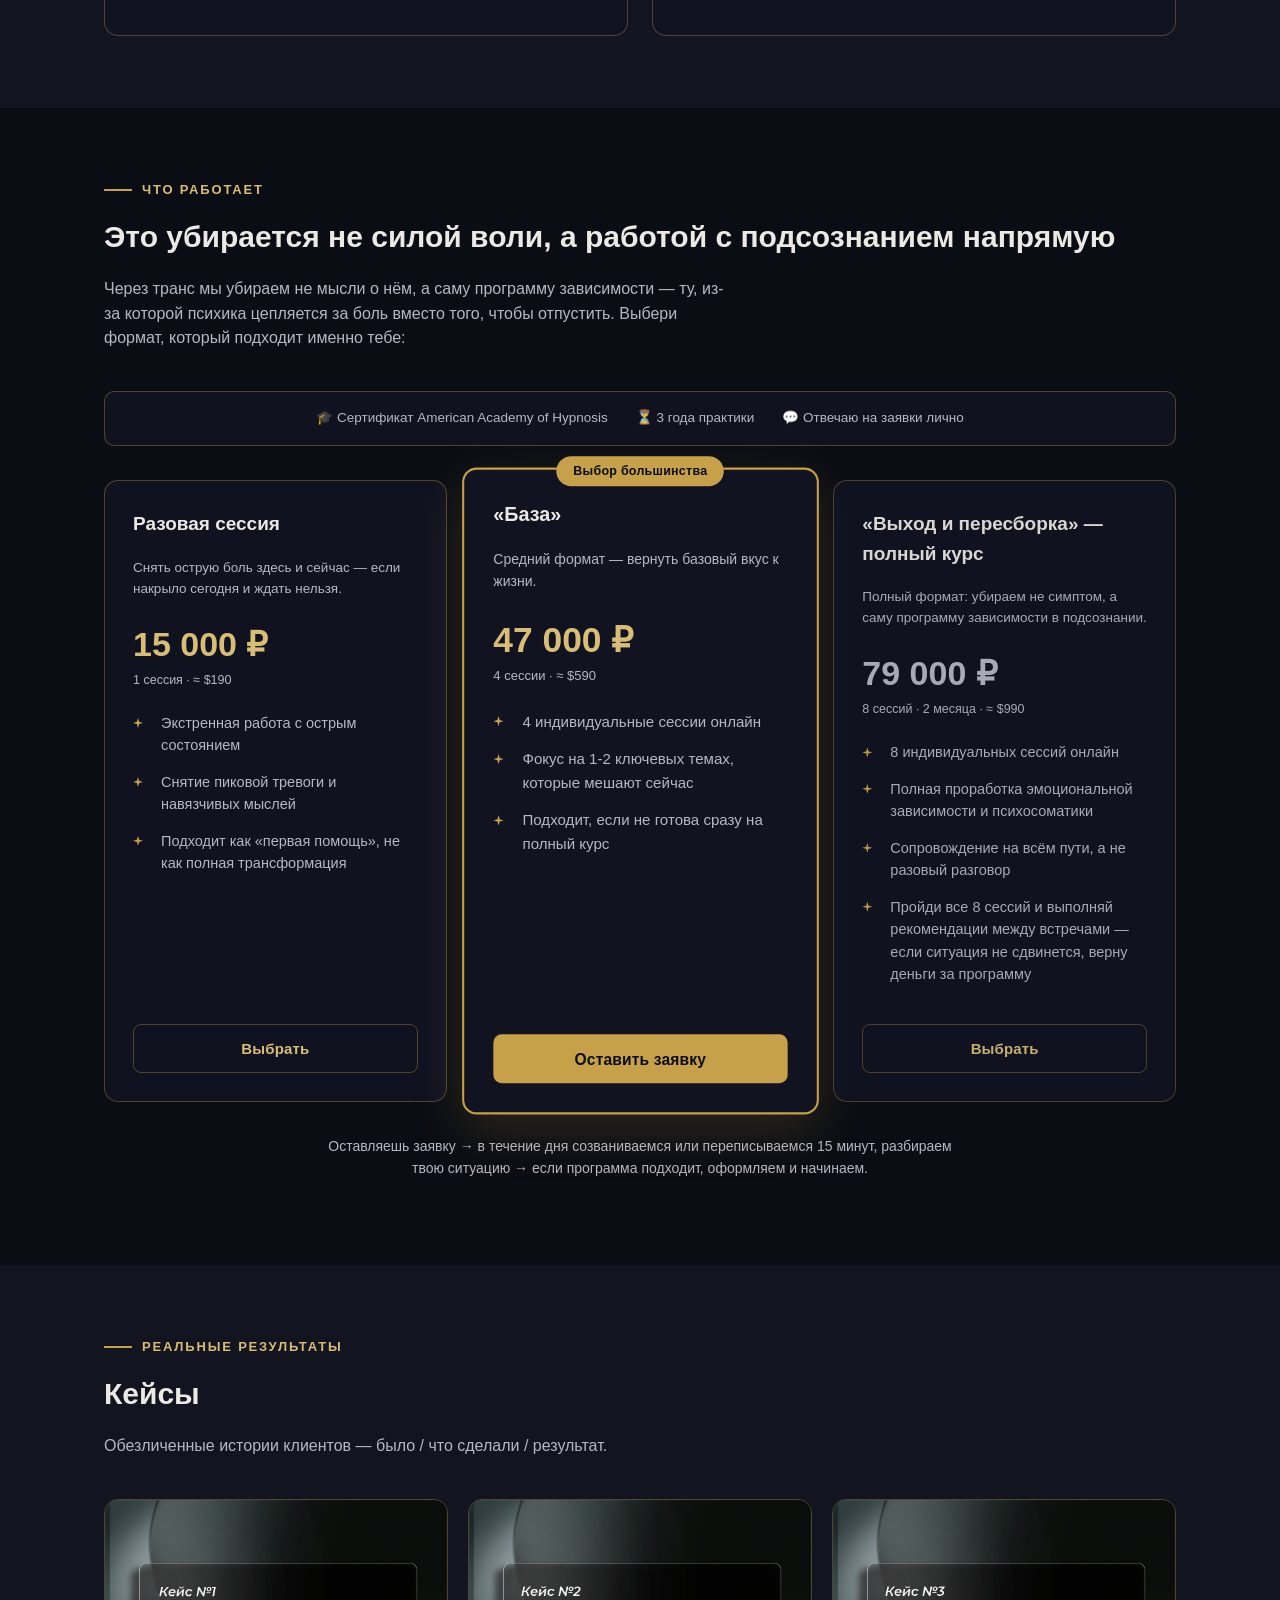
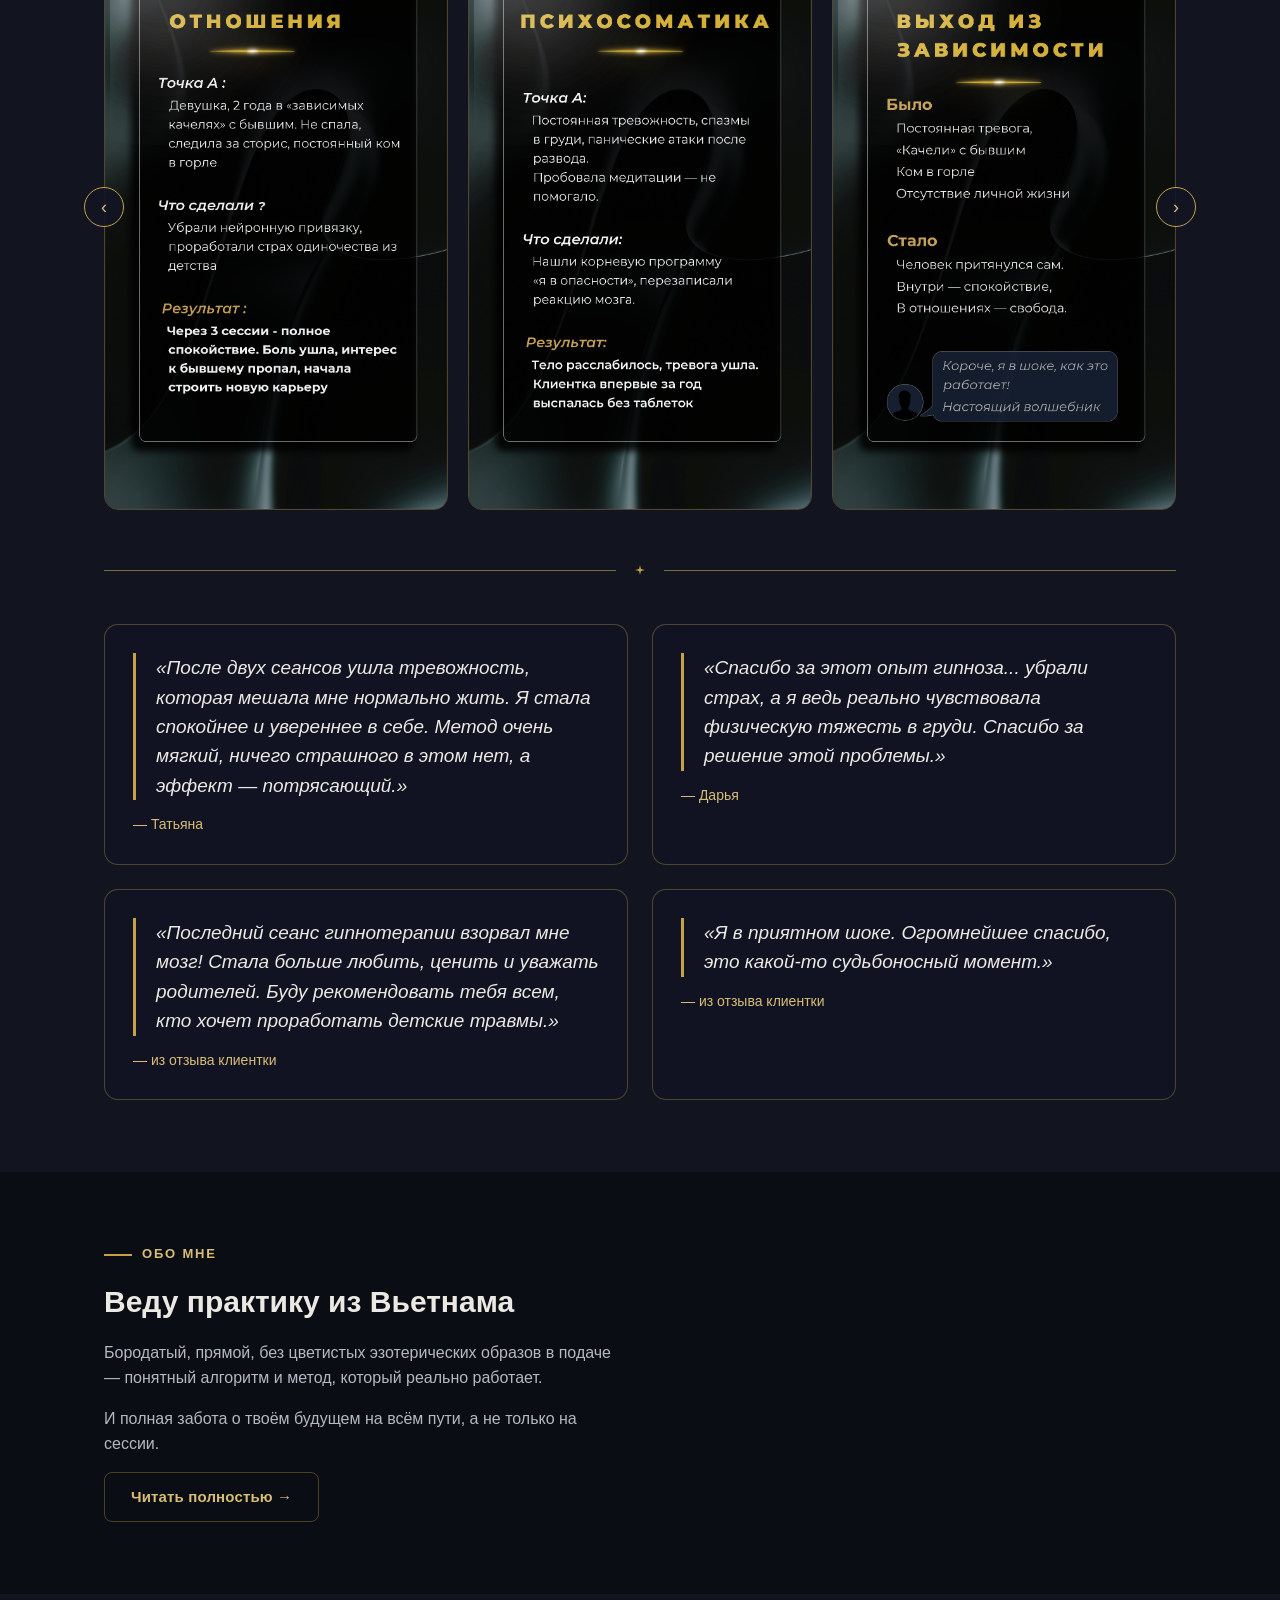
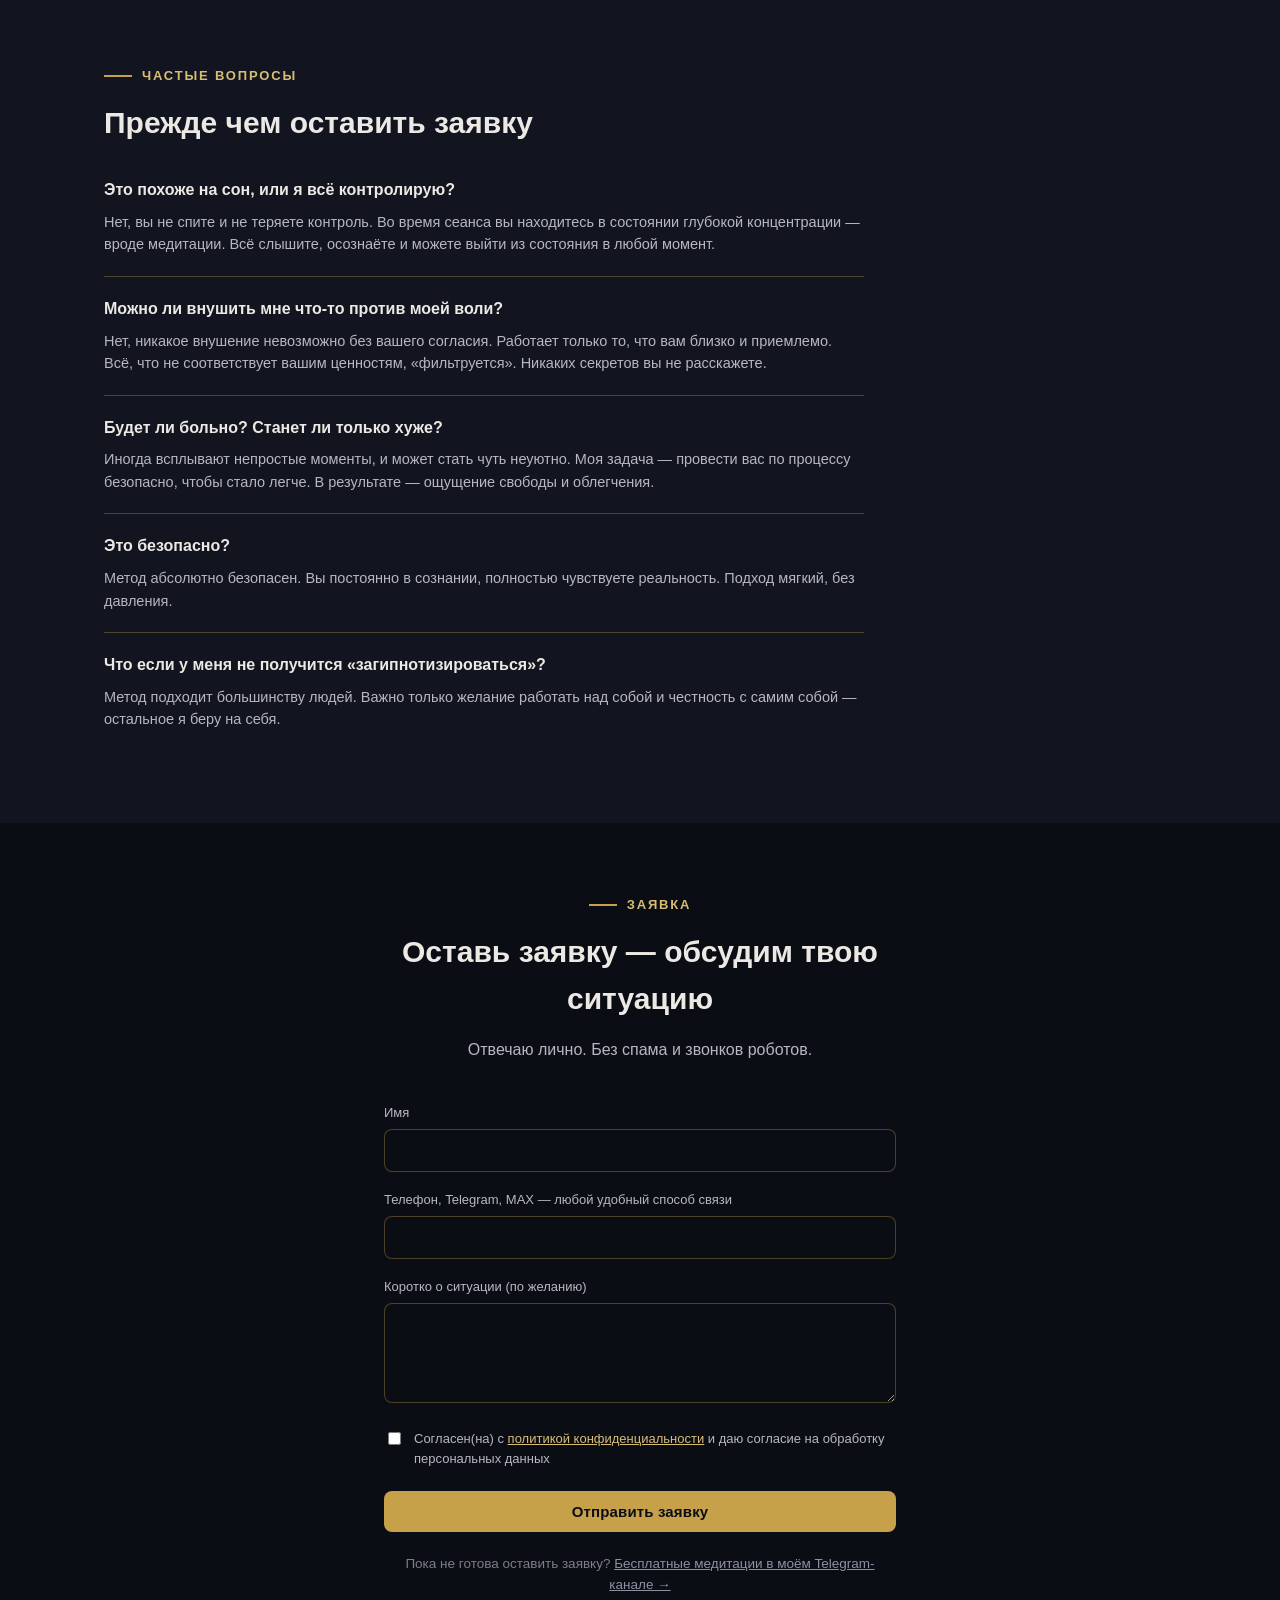
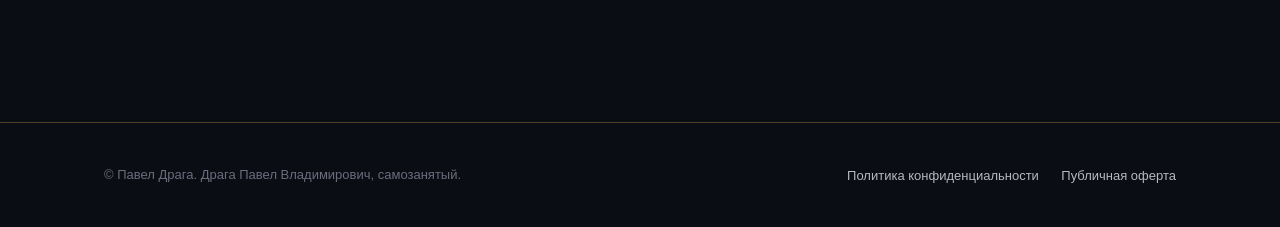
==== commit 79b54c96: "Update index.html" ====
--- a/index.html
+++ b/index.html
@@ -36,7 +36,7 @@
       <a href="#form" class="btn">Оставить заявку</a>
     </div>
     <div class="hero-photo">
-      <img src="assets/portrait-main.jpg" alt="Павел Драга">
+      <img src="assets/WhatsApp%20Image%202026-06-19%20at%2019.56.11.jpeg" alt="Павел Драга">
     </div>
   </div>
 </section>
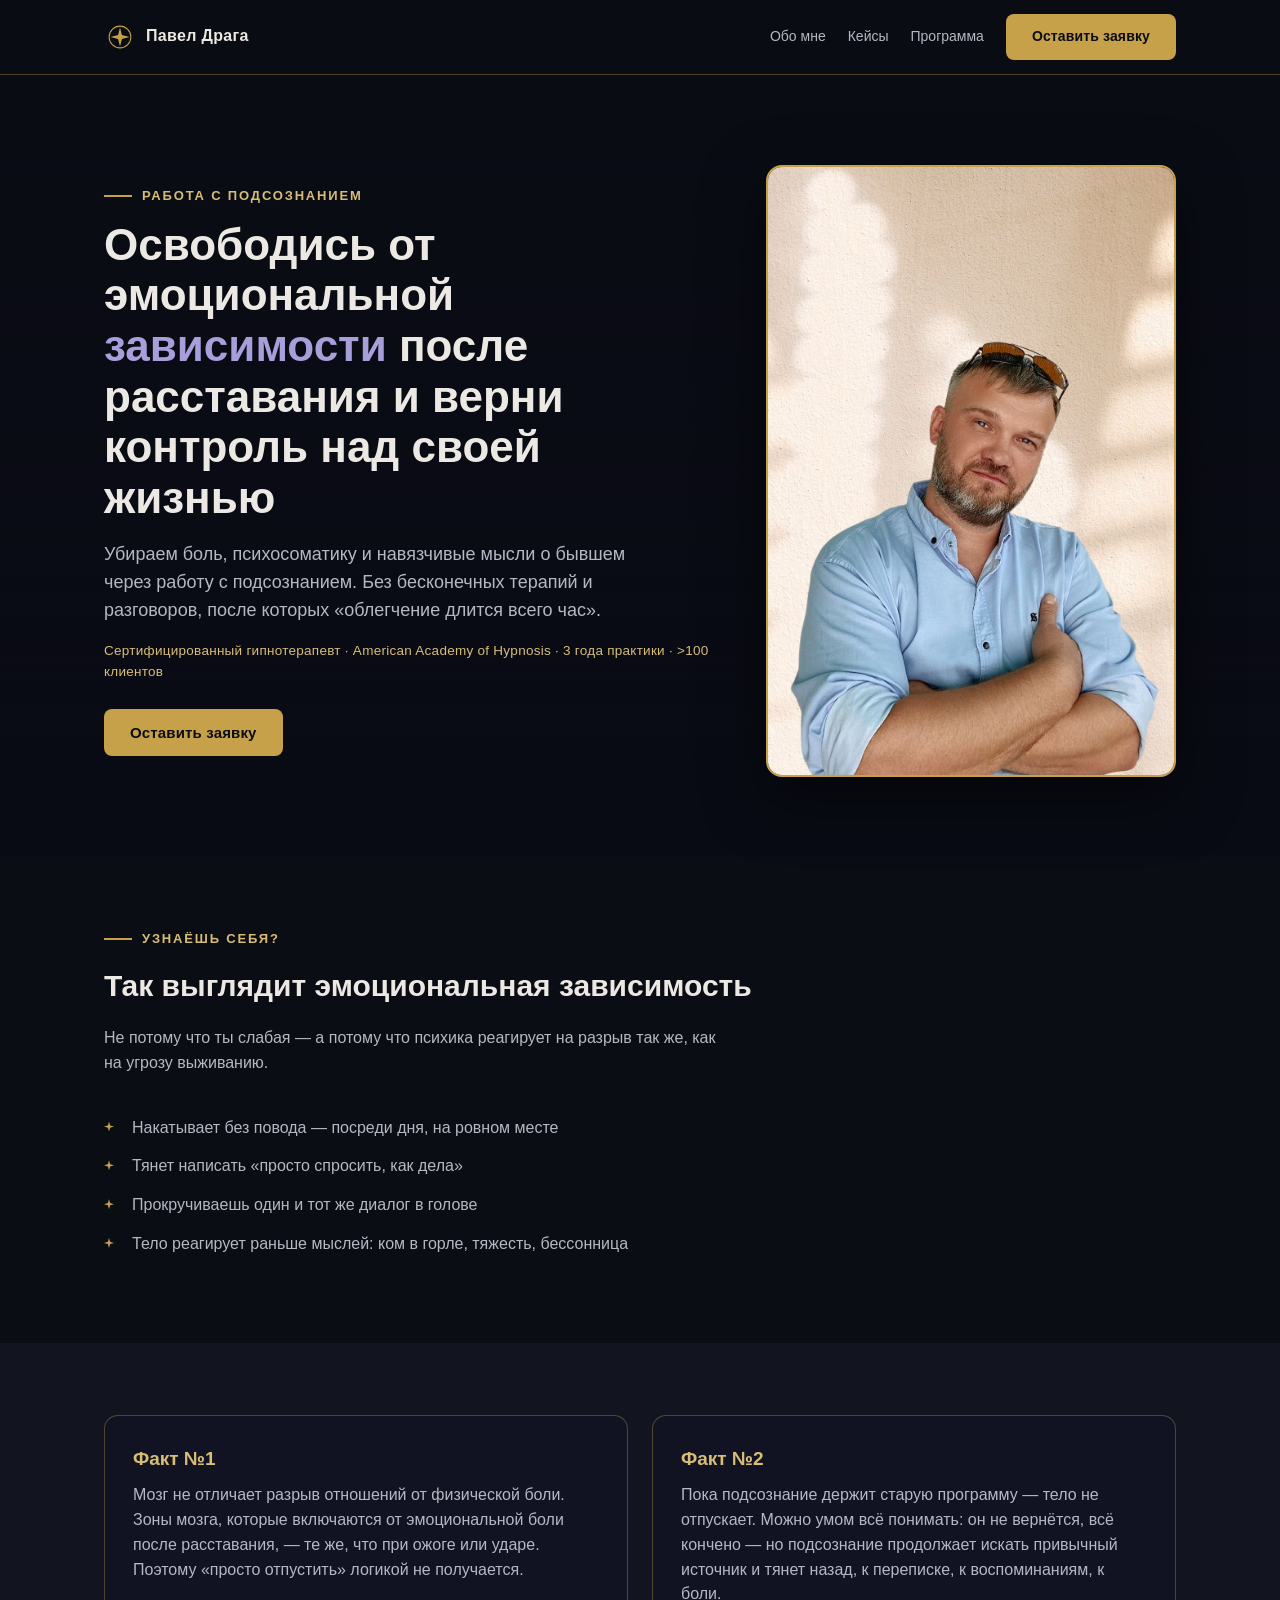
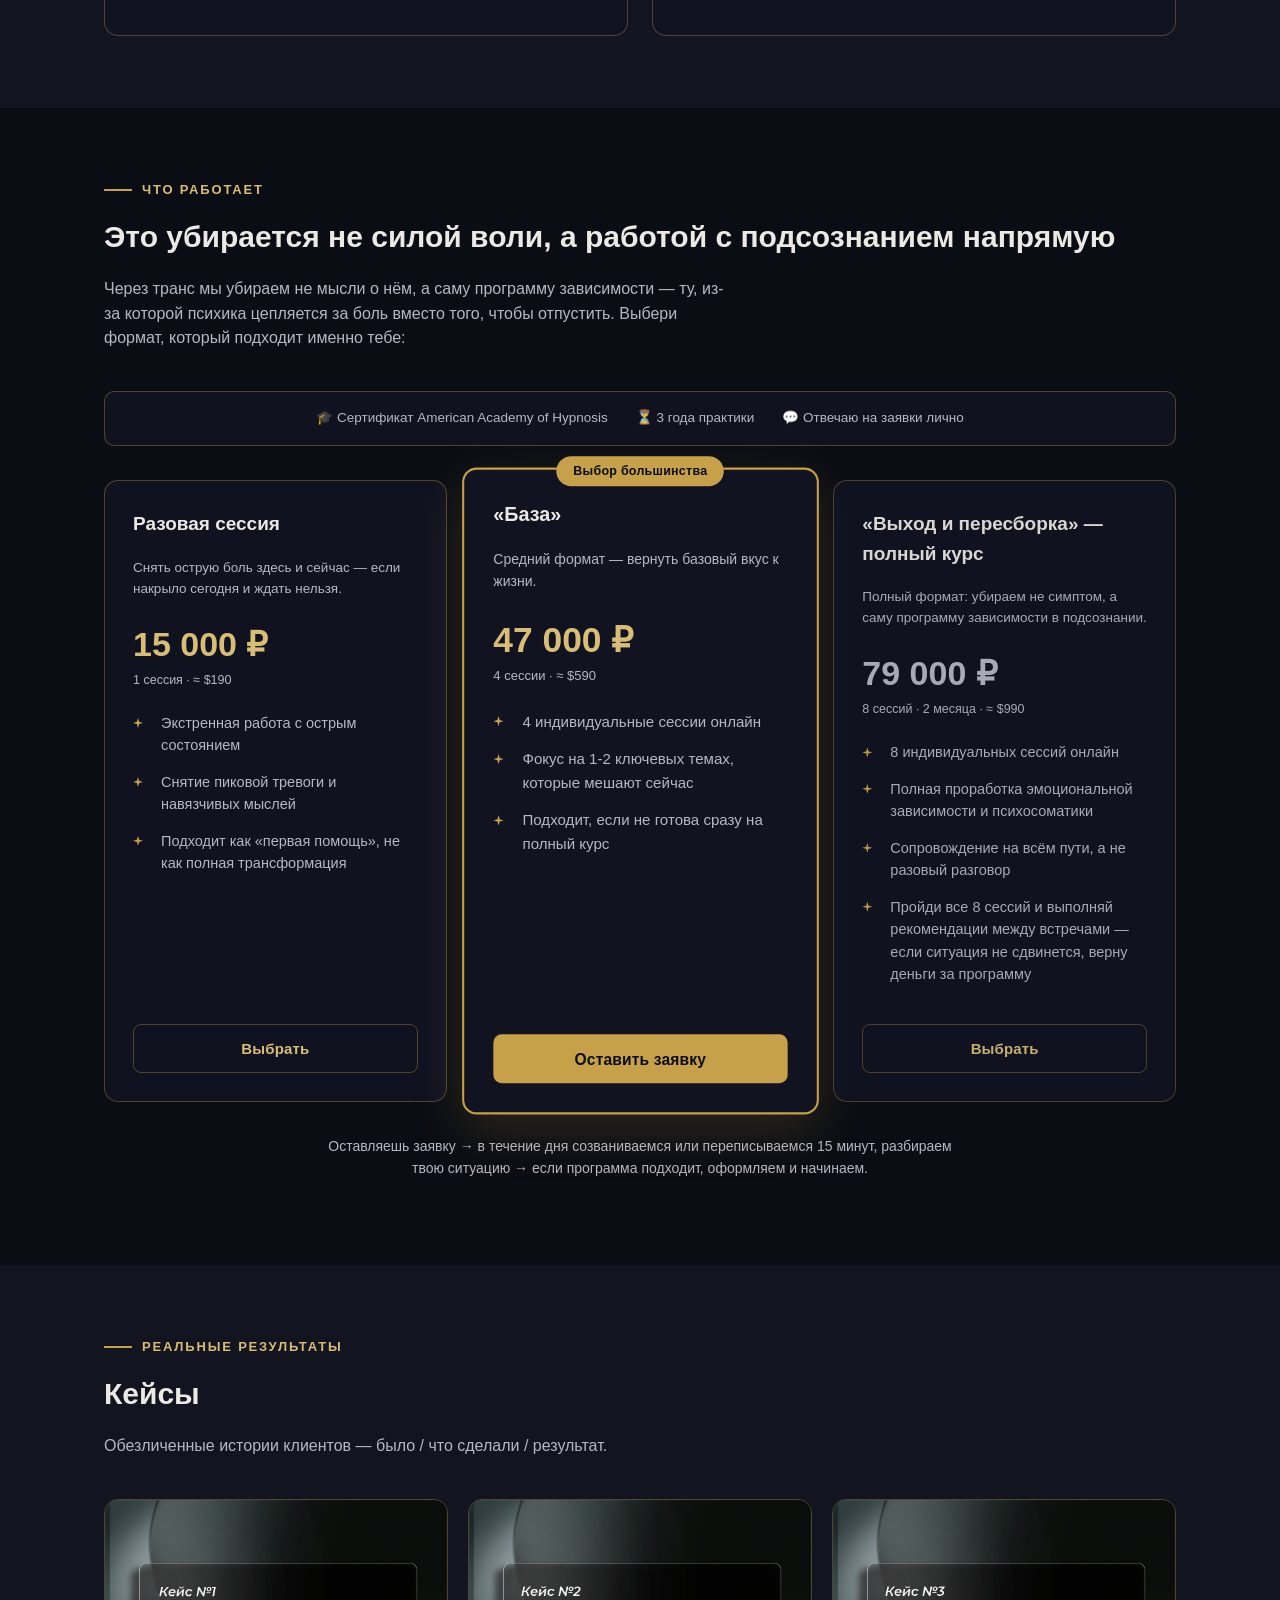
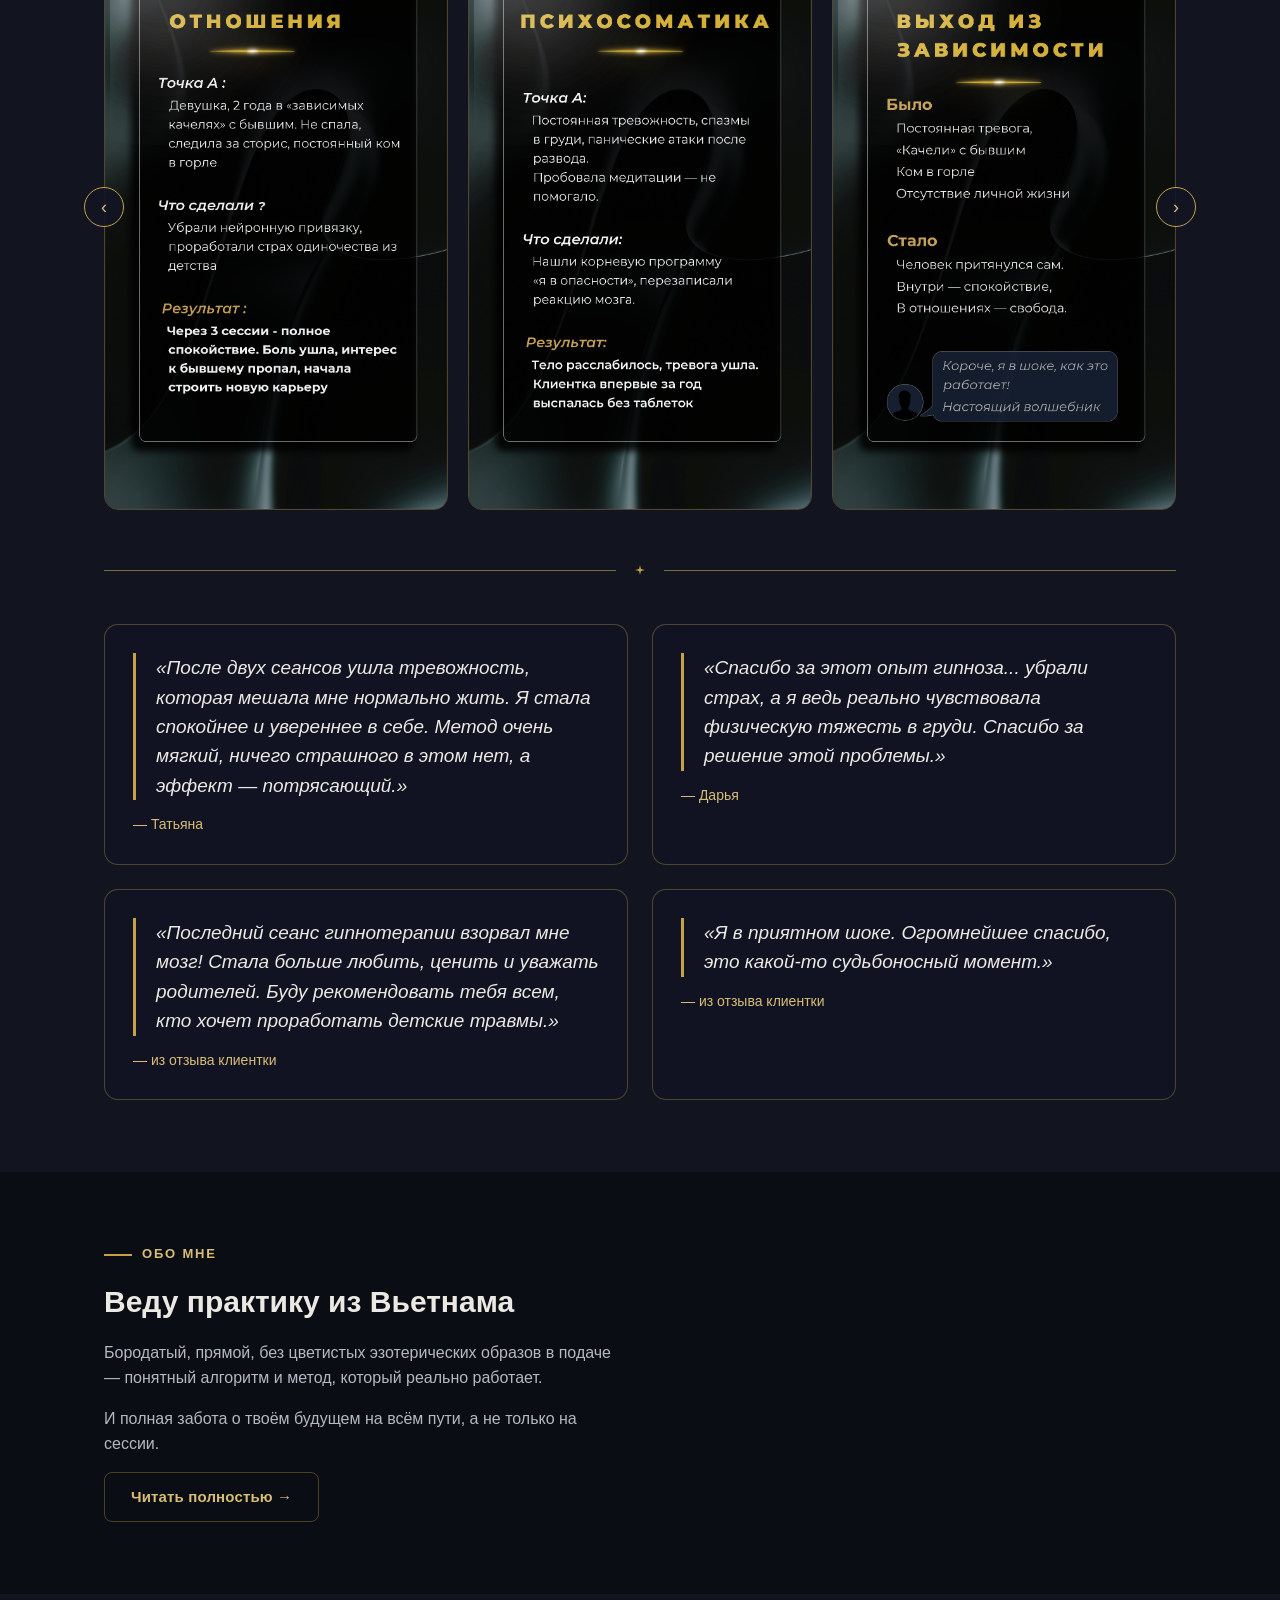
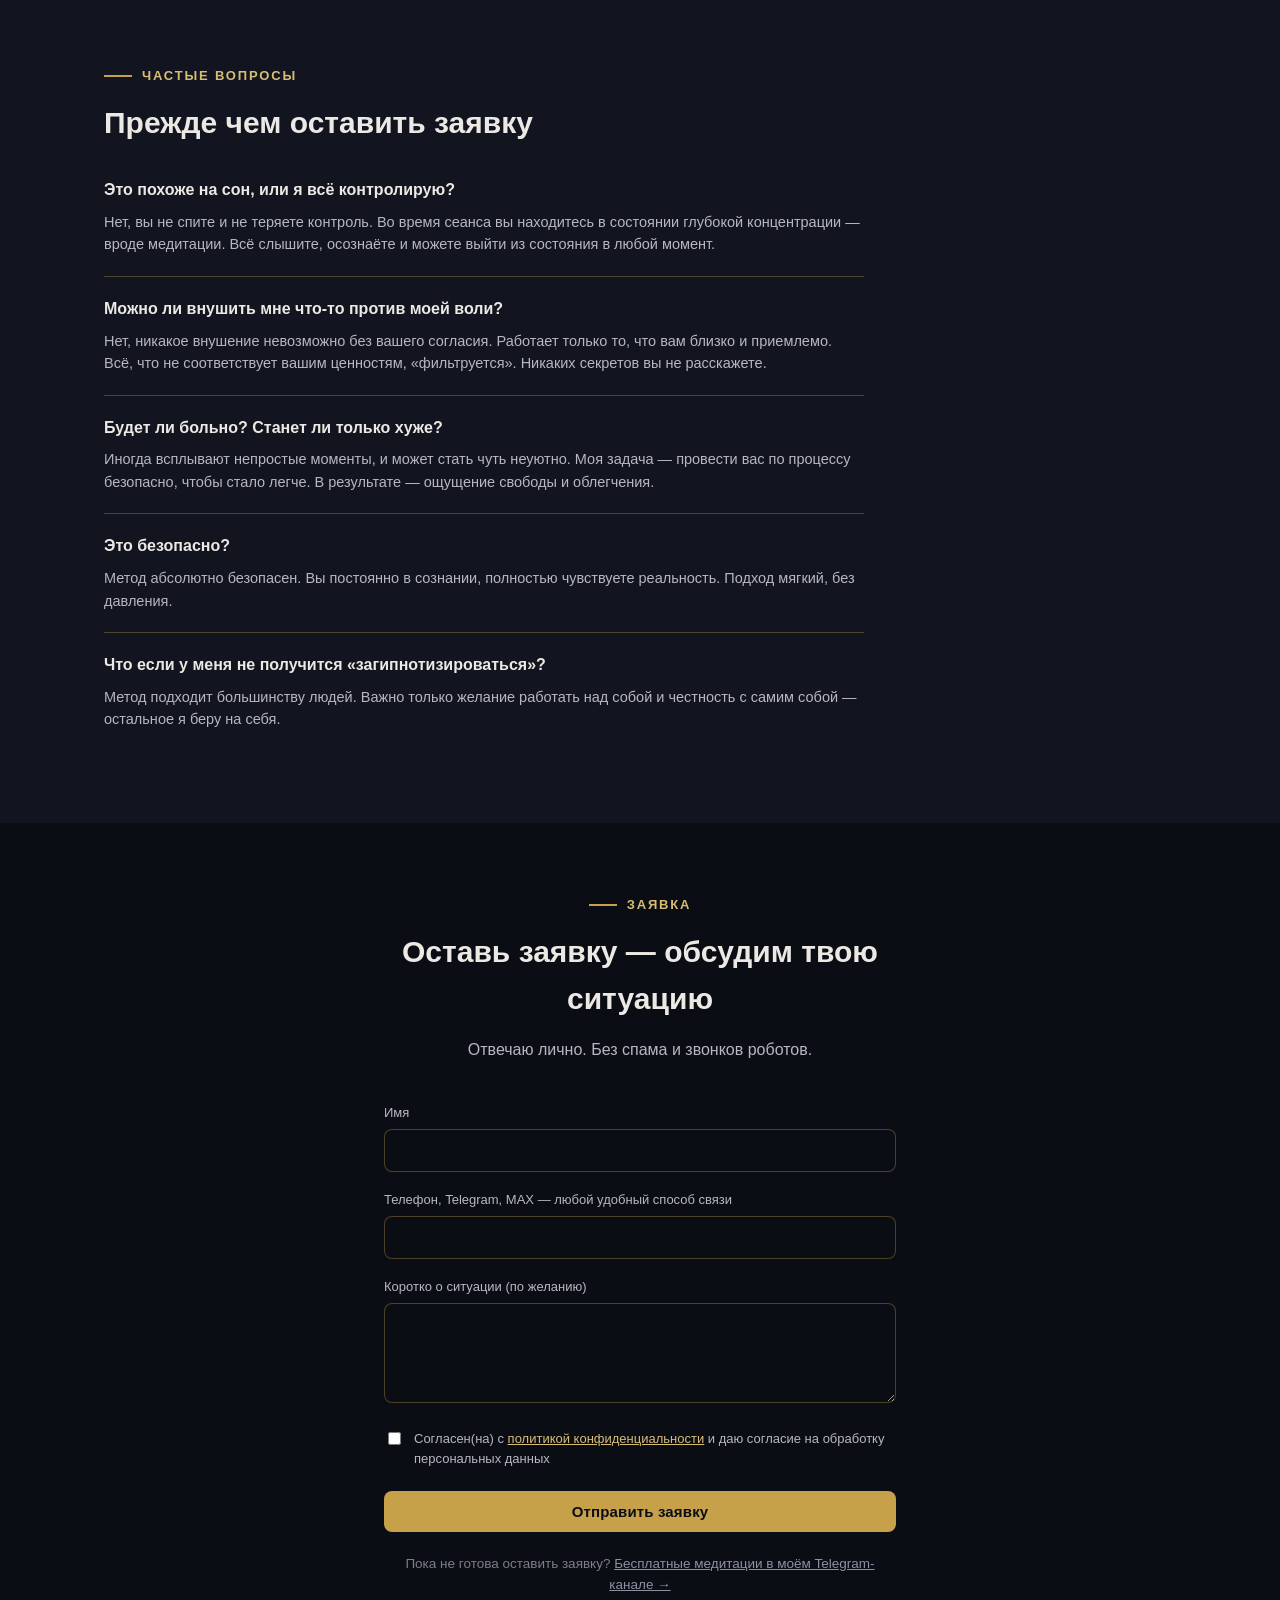
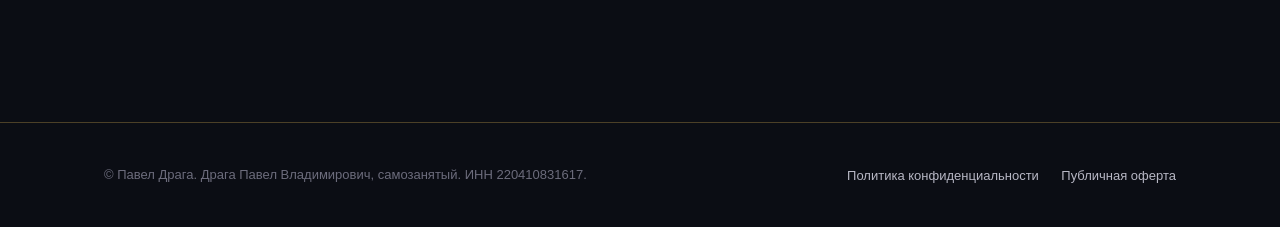
==== commit 48020cdf: "Update index.html" ====
--- a/index.html
+++ b/index.html
@@ -176,7 +176,7 @@
 <section>
   <div class="container">
     <div class="grid-2">
-      
+
       <div>
         <div class="kicker"><span class="line"></span>Обо мне</div>
         <h2>Веду практику из Вьетнама</h2>
@@ -250,7 +250,7 @@
 
 <footer class="site">
   <div class="container">
-    <span class="copy">© Павел Драга. Драга Павел Владимирович, самозанятый.</span>
+    <span class="copy">© Павел Драга. Драга Павел Владимирович, самозанятый. ИНН 220410831617.</span>
     <div>
       <a href="privacy.html">Политика конфиденциальности</a>
       <a href="offer.html">Публичная оферта</a>
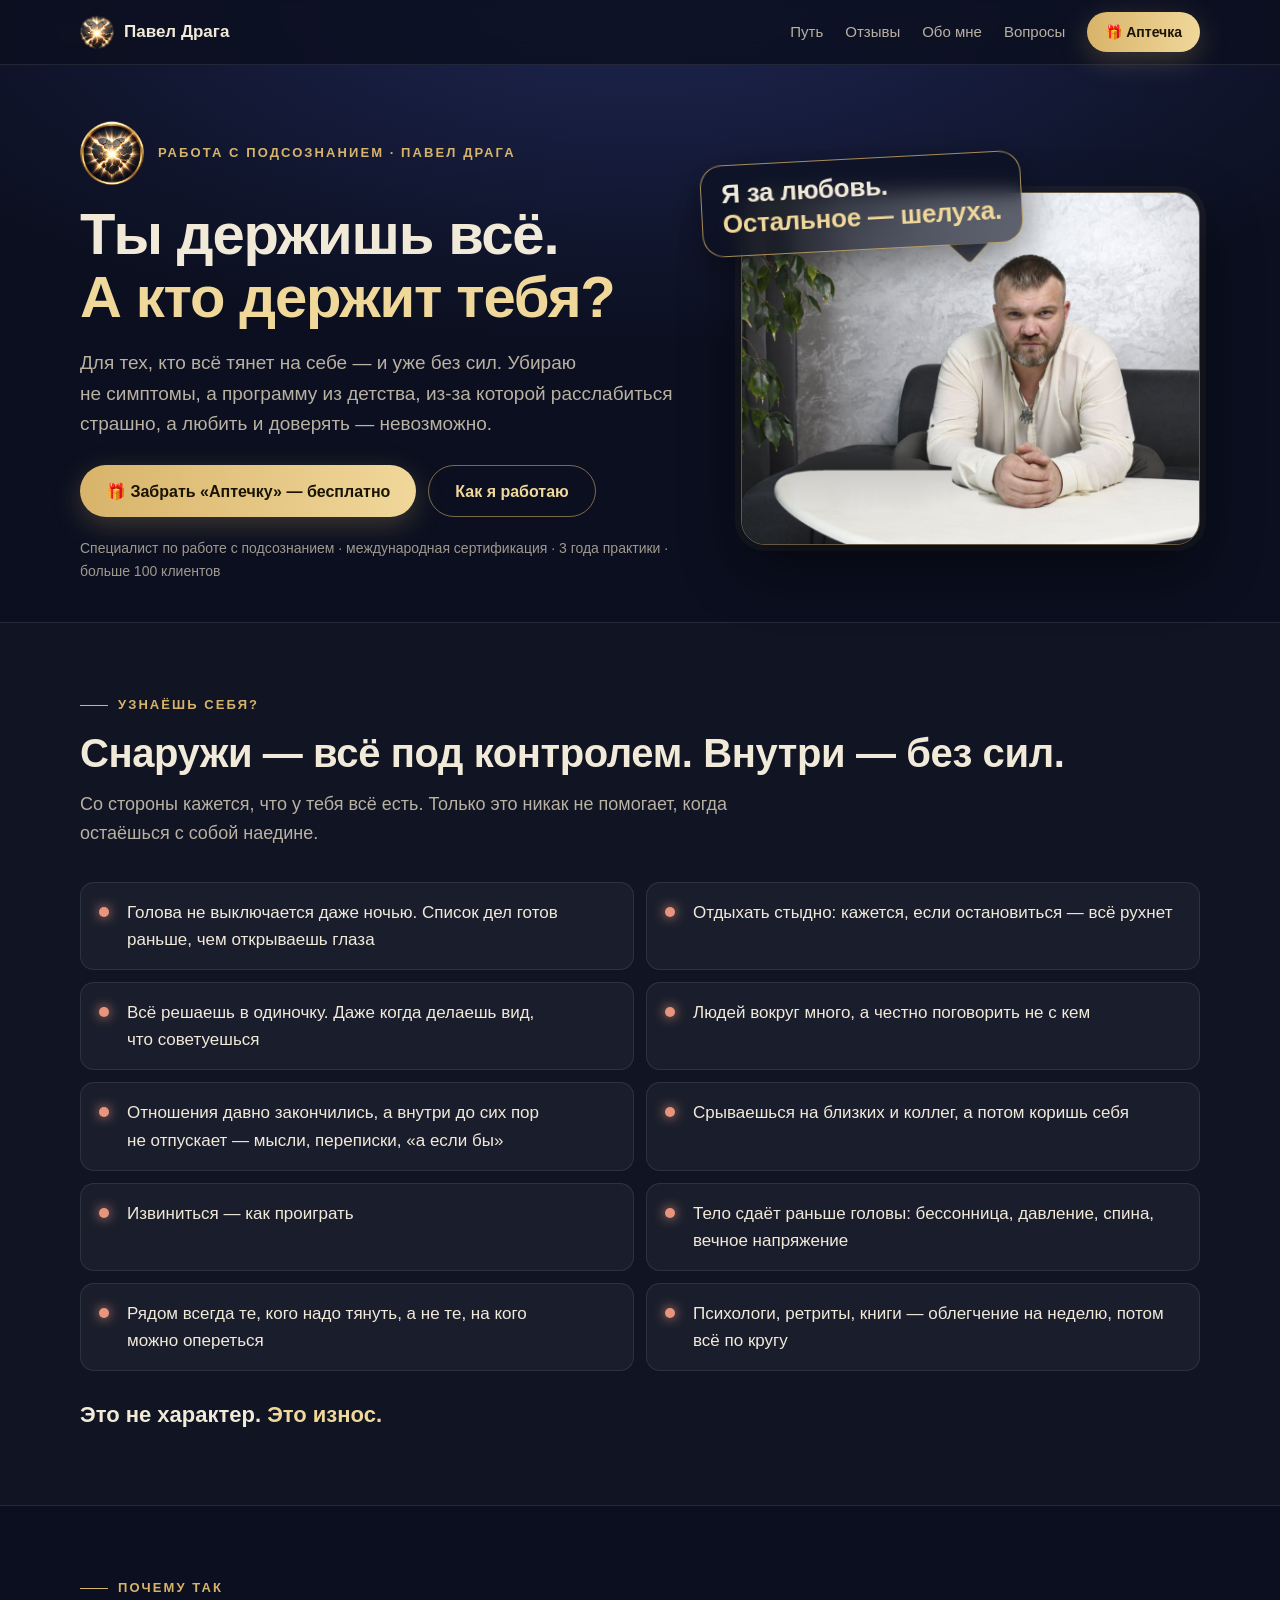
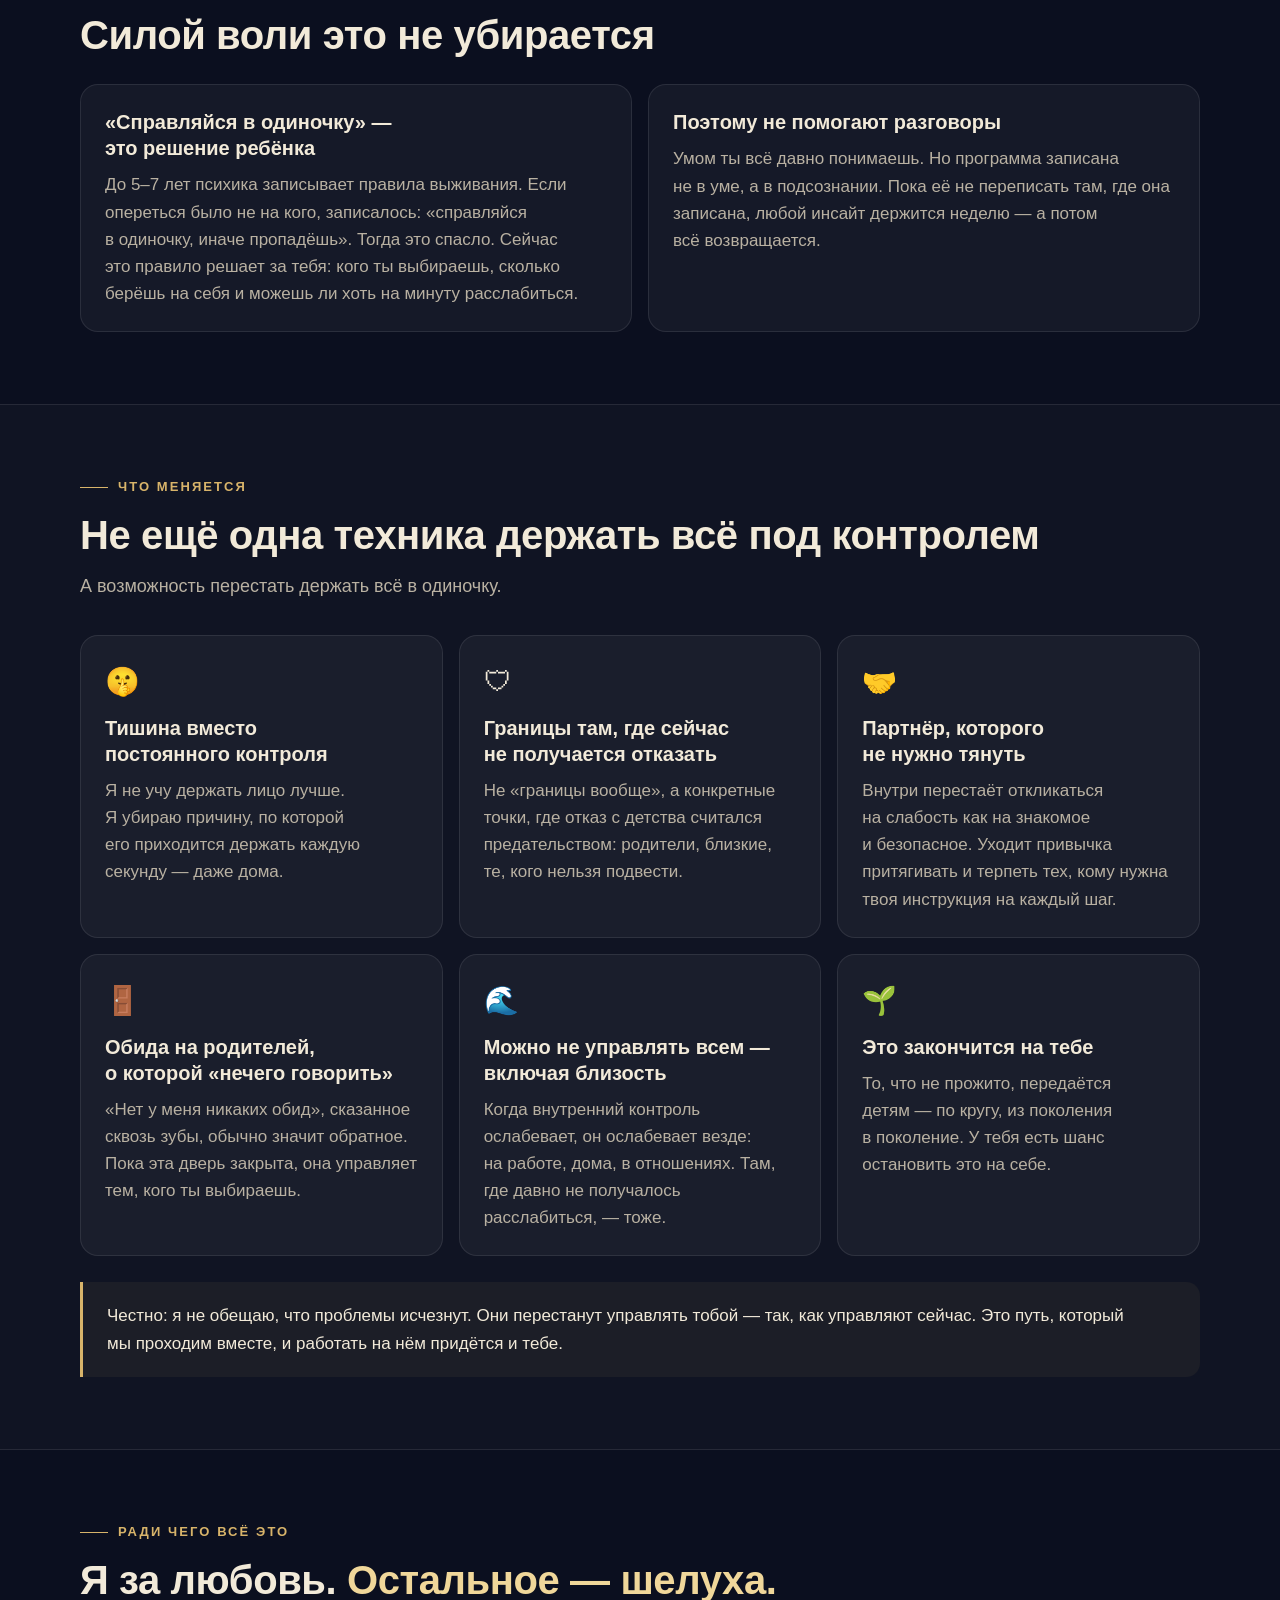
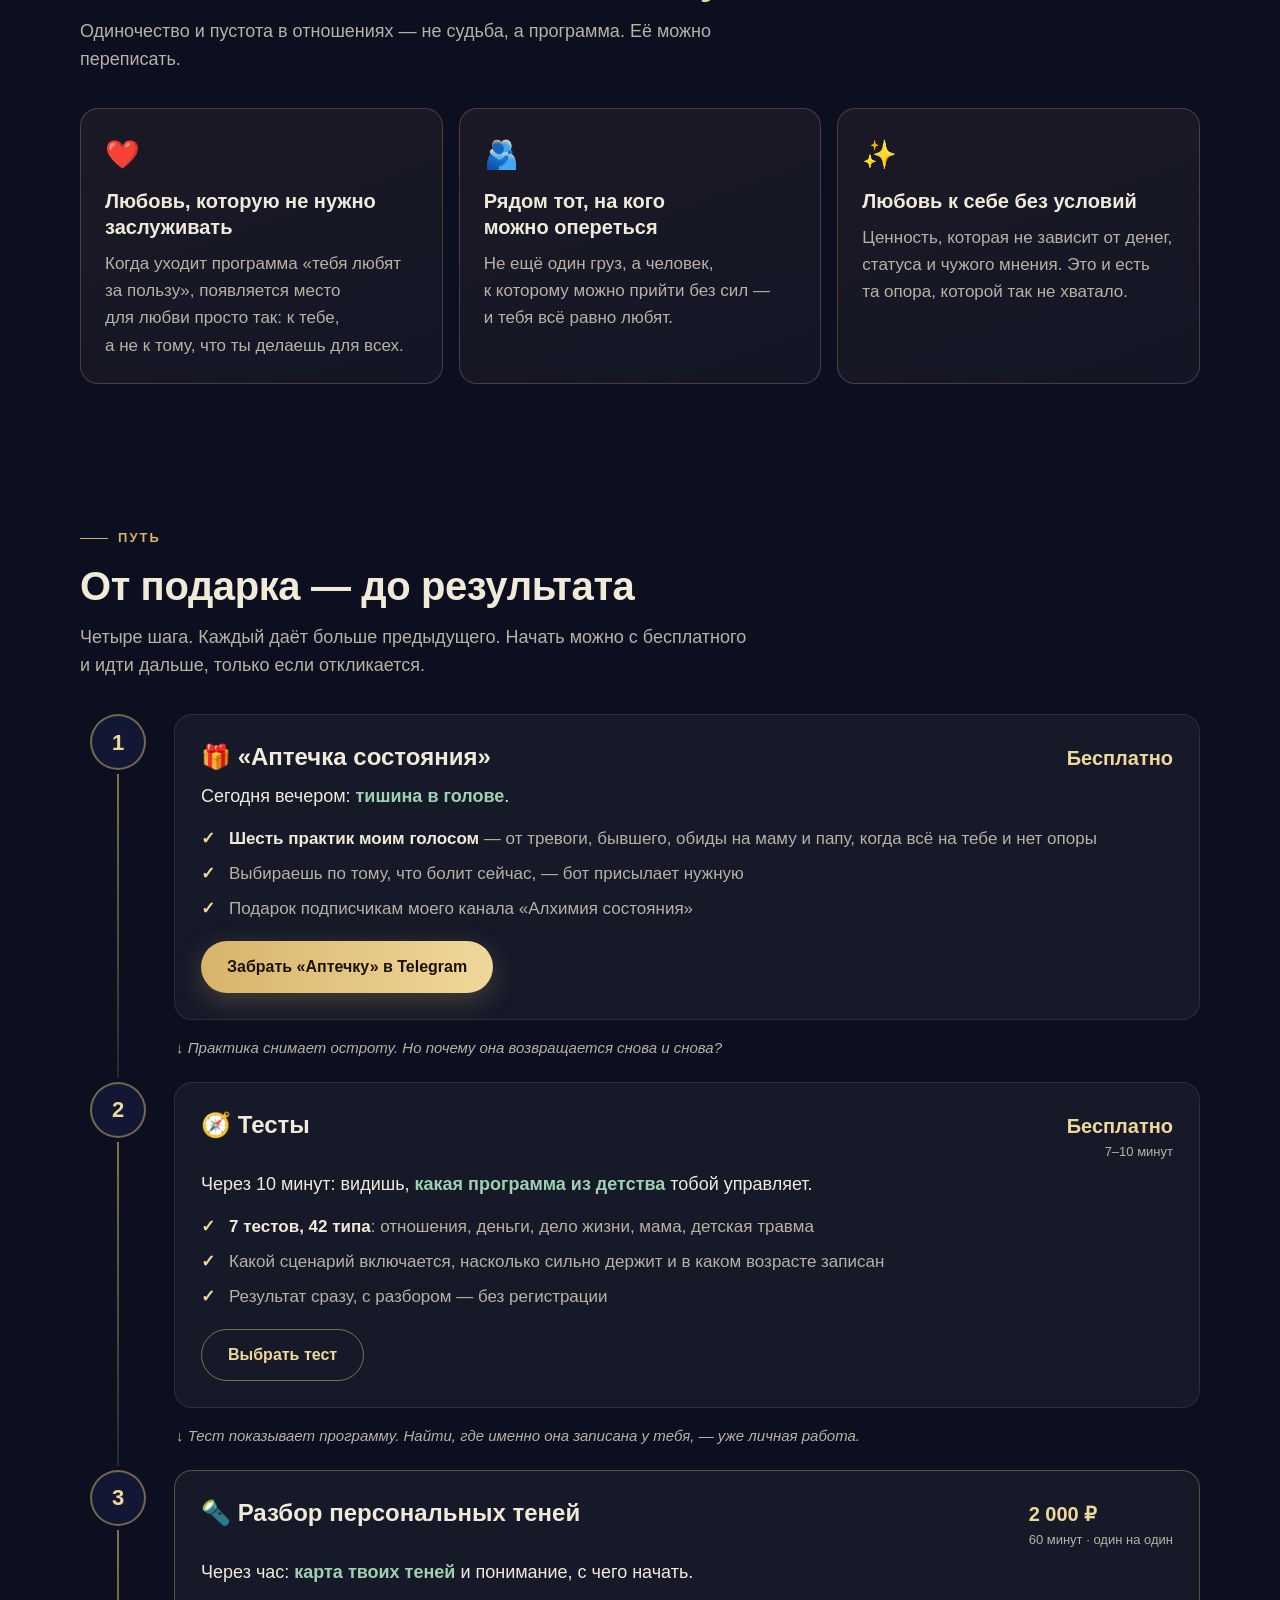
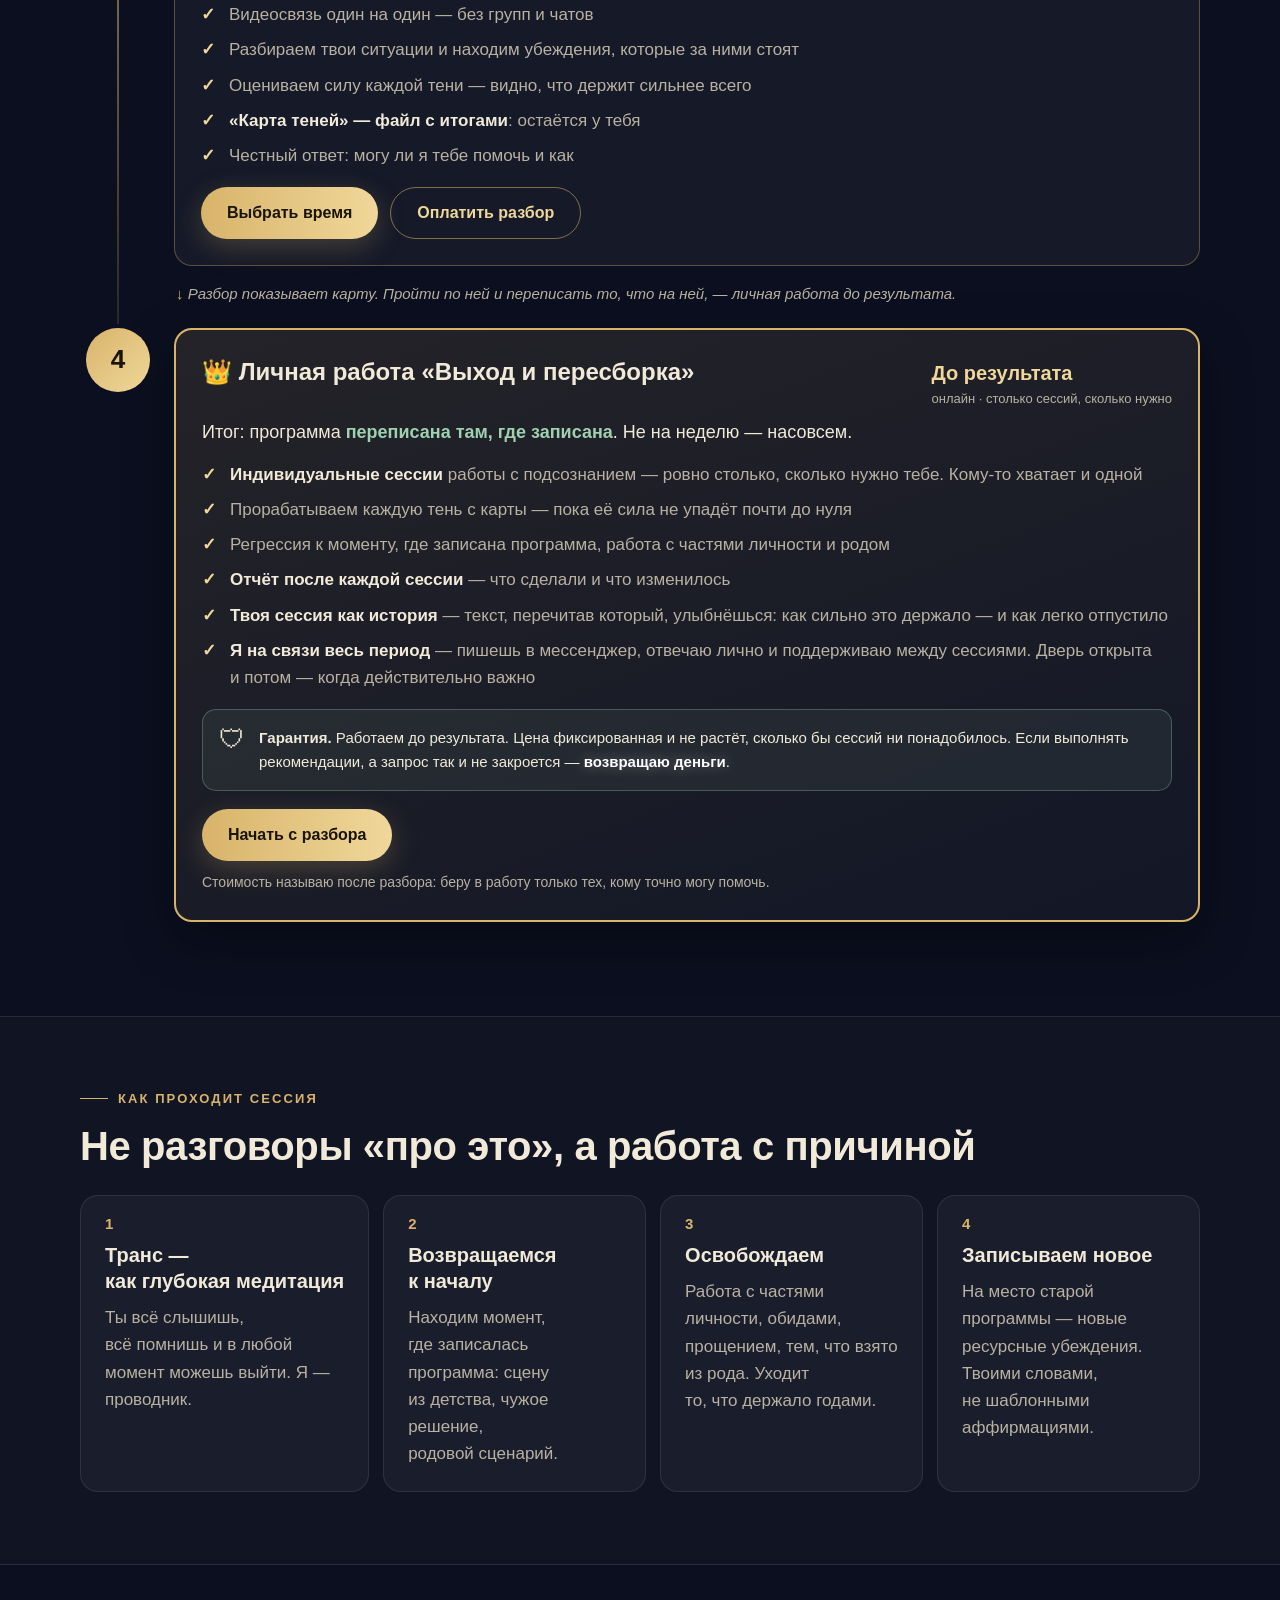
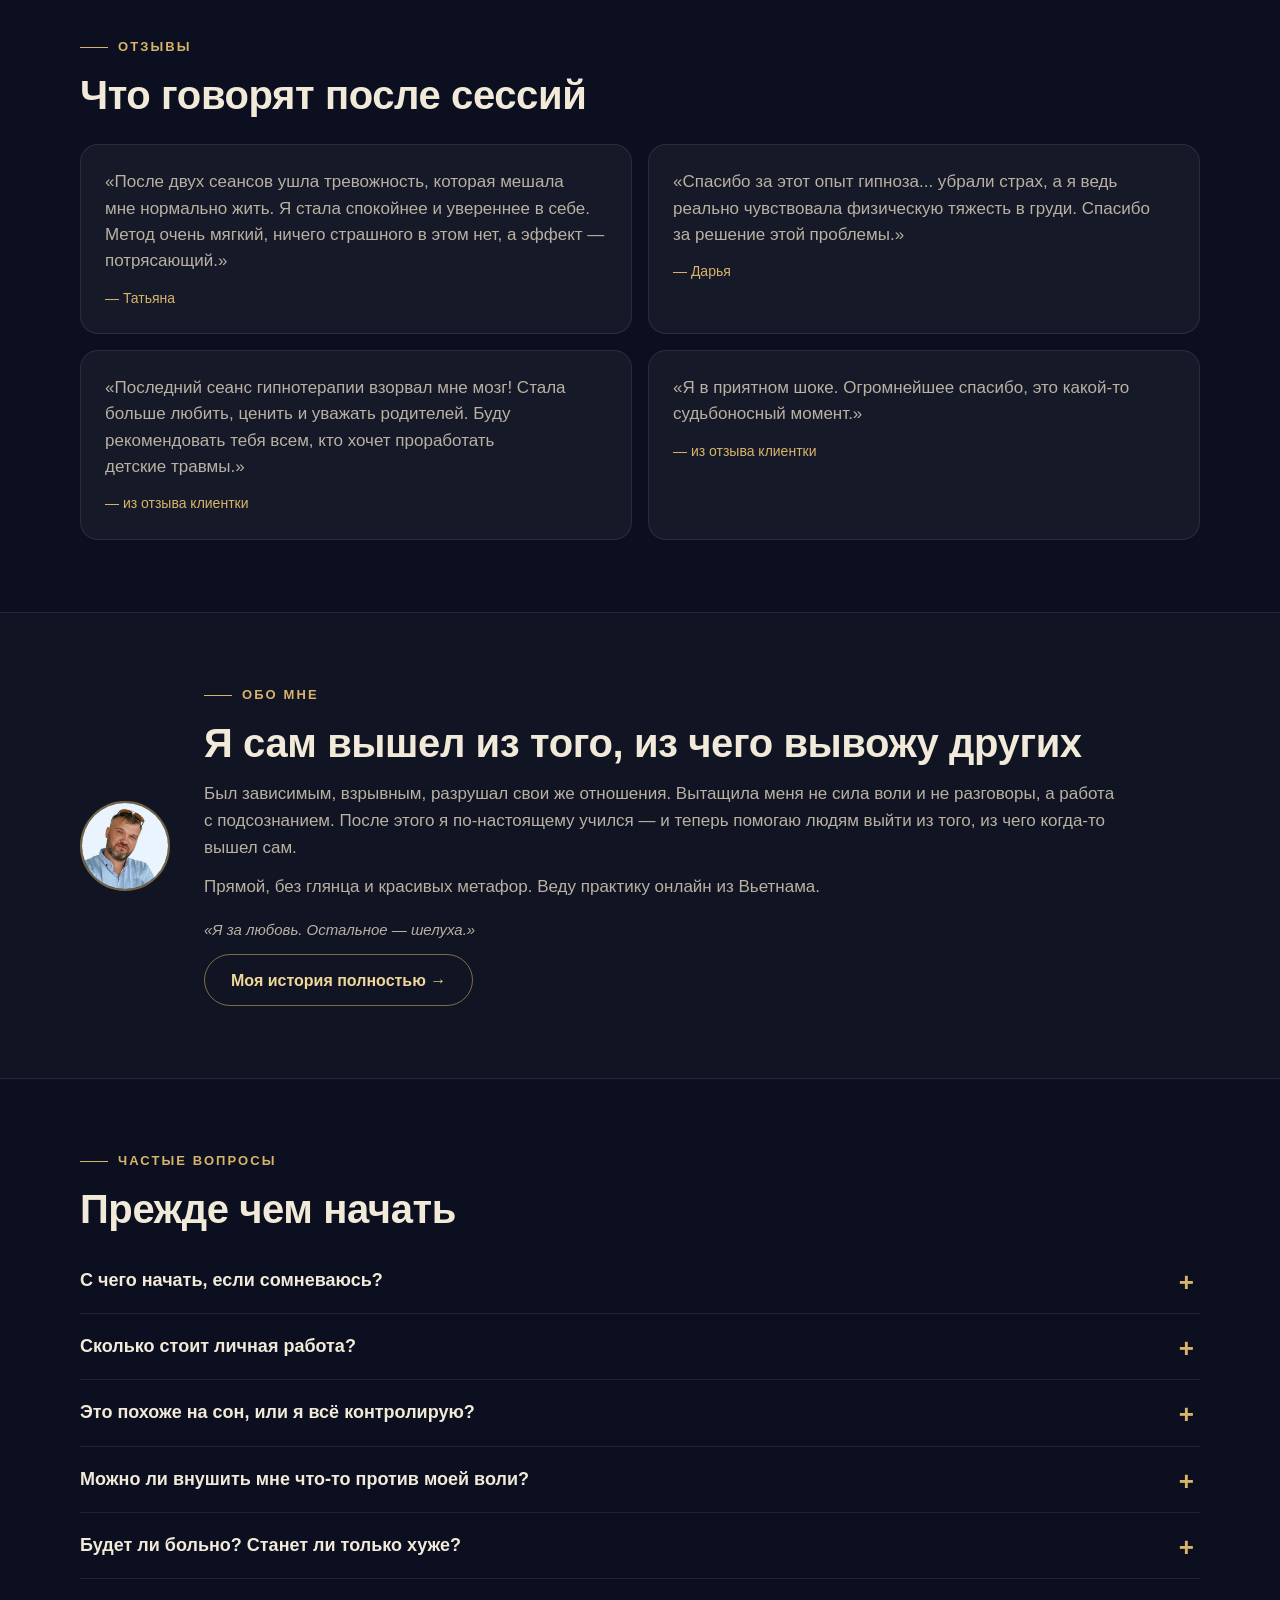
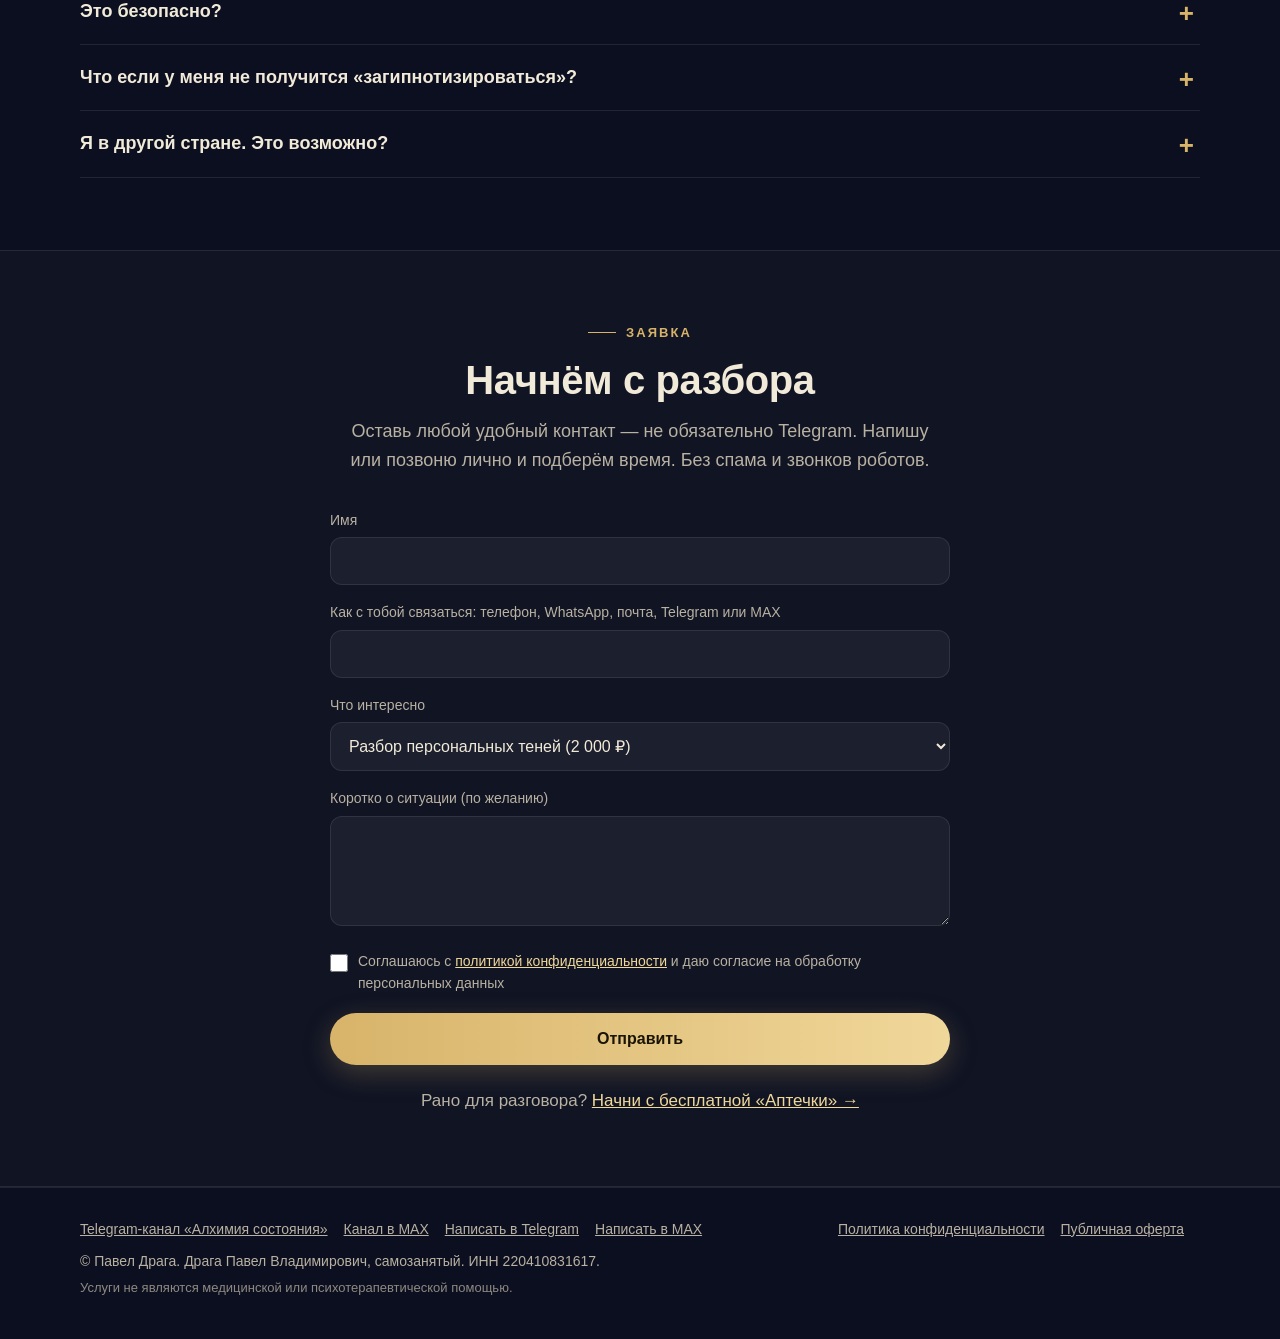
==== commit 7cb9d1c0: "Add files via upload" ====
--- a/index.html
+++ b/index.html
@@ -1,263 +1,287 @@
-<!DOCTYPE html>
+<!doctype html>
 <html lang="ru">
 <head>
-<meta charset="UTF-8">
-<meta name="viewport" content="width=device-width, initial-scale=1.0">
-<title>Павел Драга — выход из эмоциональной зависимости после расставания</title>
-<meta name="description" content="Помогаю женщинам вырваться из эмоциональной зависимости после расставания и пересобрать жизнь заново. Работа с подсознанием: 8 сессий, 2 месяца.">
+<meta charset="utf-8">
+<meta name="viewport" content="width=device-width, initial-scale=1">
+<title>Павел Драга — работа с подсознанием для тех, кто всё держит на себе</title>
+<meta name="description" content="Для тех, кто всё тянет на себе и уже без сил. Убираю программу из детства, из-за которой невозможно расслабиться и довериться. Бесплатная «Аптечка», тесты, разбор и личная работа.">
+<meta property="og:title" content="Павел Драга — работа с подсознанием для тех, кто всё держит на себе">
+<meta property="og:description" content="Для тех, кто всё тянет на себе и уже без сил. Убираю программу из детства, из-за которой невозможно расслабиться и довериться. Бесплатная «Аптечка», тесты, разбор и личная работа.">
+<meta property="og:image" content="assets/pavel.webp">
 <link rel="icon" href="assets/favicon-32.png">
 <link rel="apple-touch-icon" href="assets/favicon-180.png">
-<link rel="stylesheet" href="assets/style.css">
+<link rel="stylesheet" href="assets/style.css?v=17">
+<script>(function(m,e,t,r,i,k,a){m[i]=m[i]||function(){(m[i].a=m[i].a||[]).push(arguments)};m[i].l=1*new Date();for(var j=0;j<document.scripts.length;j++){if(document.scripts[j].src===r){return;}}k=e.createElement(t),a=e.getElementsByTagName(t)[0],k.async=1,k.src=r,a.parentNode.insertBefore(k,a)})(window,document,"script","https://mc.yandex.ru/metrika/tag.js","ym");ym(113663923,"init",{clickmap:true,trackLinks:true,accurateTrackBounce:true,webvisor:true});</script>
 </head>
 <body>
-
-<header class="site">
-  <div class="bar">
-    <a class="brand" href="index.html">
-      <img src="assets/logo.svg" alt="">
-      <span>Павел Драга</span>
-    </a>
-    <nav class="main">
-      <a href="about.html">Обо мне</a>
-      <a href="index.html#cases">Кейсы</a>
-      <a href="index.html#offer">Программа</a>
-      <a class="btn" href="index.html#form">Оставить заявку</a>
-    </nav>
-  </div>
-</header>
-
-<section class="hero" style="--hero-img:url('assets/hero-bg.jpg')">
+<header class="site"><div class="container bar">
+  <a class="brand" href="index.html"><img src="assets/logo.png" alt=""><span>Павел Драга</span></a>
+  <nav class="main"><a href="#path">Путь</a><a href="#reviews">Отзывы</a><a href="about.html">Обо мне</a><a href="#faq">Вопросы</a><a class="btn" href="https://t.me/pavel_draga_leads_bot?start=apteka" target="_blank" rel="noopener" data-ev="gift_click">🎁 Аптечка</a></nav>
+</div></header>
+<section class="hero">
   <div class="container">
     <div>
-      <div class="kicker"><span class="line"></span>Работа с подсознанием</div>
-      <h1>Освободись от эмоциональной <span class="accent">зависимости</span> после расставания и верни контроль над своей жизнью</h1>
-      <p class="lead-text">Убираем боль, психосоматику и навязчивые мысли о бывшем через работу с подсознанием. Без бесконечных терапий и разговоров, после которых «облегчение длится всего час».</p>
-      <p class="trust-line">Сертифицированный гипнотерапевт · American Academy of Hypnosis · 3 года практики · &gt;100 клиентов</p>
-      <a href="#form" class="btn">Оставить заявку</a>
-    </div>
-    <div class="hero-photo">
-      <img src="assets/WhatsApp%20Image%202026-06-19%20at%2019.56.11.jpeg" alt="Павел Драга">
-    </div>
-  </div>
-</section>
-
-<section id="pain">
-  <div class="container">
-    <div class="kicker"><span class="line"></span>Узнаёшь себя?</div>
-    <h2>Так выглядит эмоциональная зависимость</h2>
-    <p class="section-sub">Не потому что ты слабая — а потому что психика реагирует на разрыв так же, как на угрозу выживанию.</p>
-    <ul class="spark">
-      <li>Накатывает без повода — посреди дня, на ровном месте</li>
-      <li>Тянет написать «просто спросить, как дела»</li>
-      <li>Прокручиваешь один и тот же диалог в голове</li>
-      <li>Тело реагирует раньше мыслей: ком в горле, тяжесть, бессонница</li>
+      <div class="hero-heart"><img src="assets/heart.webp" alt="" width="64" height="64"><div class="kicker">Работа с подсознанием · Павел Драга</div></div>
+      <h1>Ты держишь всё.<br><span class="accent nw">А кто держит тебя?</span></h1>
+      <p class="lead">Для тех, кто всё тянет на себе — и уже без сил. Убираю не симптомы, а программу из детства, из-за которой расслабиться страшно, а любить и доверять — невозможно.</p>
+      <div class="btns">
+        <a class="btn" href="https://t.me/pavel_draga_leads_bot?start=apteka" target="_blank" rel="noopener" data-ev="gift_click">🎁 Забрать «Аптечку» — бесплатно</a>
+        <a class="btn ghost" href="#path">Как я работаю</a>
+      </div>
+      <p class="trust">Специалист по работе с подсознанием · международная сертификация · 3 года практики · больше 100 клиентов</p>
+    </div>
+    <div class="hero-visual">
+      <div class="hero-frame"><img src="assets/hero-photo.jpg" alt="Павел Драга" width="960" height="736"></div>
+      <div class="say"><span>Я за любовь.</span><b>Остальное — шелуха.</b></div>
+    </div>
+  </div>
+</section>
+
+<section class="alt" id="pain">
+  <div class="container">
+    <div class="kicker"><span class="line"></span>Узнаёшь себя?</div>
+    <h2>Снаружи — всё под контролем. Внутри — без сил.</h2>
+    <p class="sub">Со стороны кажется, что у тебя всё есть. Только это никак не помогает, когда остаёшься с собой наедине.</p>
+    <ul class="pain">
+      <li>Голова не выключается даже ночью. Список дел готов раньше, чем открываешь глаза</li>
+      <li>Отдыхать стыдно: кажется, если остановиться — всё рухнет</li>
+      <li>Всё решаешь в одиночку. Даже когда делаешь вид, что советуешься</li>
+      <li>Людей вокруг много, а честно поговорить не с кем</li>
+      <li>Отношения давно закончились, а внутри до сих пор не отпускает — мысли, переписки, «а если бы»</li>
+      <li>Срываешься на близких и коллег, а потом коришь себя</li>
+      <li>Извиниться — как проиграть</li>
+      <li>Тело сдаёт раньше головы: бессонница, давление, спина, вечное напряжение</li>
+      <li>Рядом всегда те, кого надо тянуть, а не те, на кого можно опереться</li>
+      <li>Психологи, ретриты, книги — облегчение на неделю, потом всё по кругу</li>
     </ul>
-  </div>
-</section>
-
-<section class="alt">
-  <div class="container">
-    <div class="grid-2">
-      <div class="plate fact-card">
-        <h3>Факт №1</h3>
-        <p>Мозг не отличает разрыв отношений от физической боли. Зоны мозга, которые включаются от эмоциональной боли после расставания, — те же, что при ожоге или ударе. Поэтому «просто отпустить» логикой не получается.</p>
-      </div>
-      <div class="plate fact-card">
-        <h3>Факт №2</h3>
-        <p>Пока подсознание держит старую программу — тело не отпускает. Можно умом всё понимать: он не вернётся, всё кончено — но подсознание продолжает искать привычный источник и тянет назад, к переписке, к воспоминаниям, к боли.</p>
-      </div>
-    </div>
-  </div>
-</section>
-
-<section id="offer">
-  <div class="container">
-    <div class="kicker"><span class="line"></span>Что работает</div>
-    <h2>Это убирается не силой воли, а работой с подсознанием напрямую</h2>
-    <p class="section-sub">Через транс мы убираем не мысли о нём, а саму программу зависимости — ту, из-за которой психика цепляется за боль вместо того, чтобы отпустить. Выбери формат, который подходит именно тебе:</p>
-
-    <div class="trust-strip">
-      <span>🎓 Сертификат American Academy of Hypnosis</span>
-      <span>⏳ 3 года практики</span>
-      <span>💬 Отвечаю на заявки лично</span>
-    </div>
-
-    <div class="pricing-grid">
-
-      <div class="plate price-card">
-        <h3>Разовая сессия</h3>
-        <p class="tier-sub">Снять острую боль здесь и сейчас — если накрыло сегодня и ждать нельзя.</p>
-        <div class="tier-price">15 000 ₽<small>1 сессия · ≈ $190</small></div>
-        <ul class="spark">
-          <li>Экстренная работа с острым состоянием</li>
-          <li>Снятие пиковой тревоги и навязчивых мыслей</li>
-          <li>Подходит как «первая помощь», не как полная трансформация</li>
-        </ul>
-        <a href="#form" class="btn ghost tier-cta" data-tier="Разовая сессия (15 000 ₽)">Выбрать</a>
-      </div>
-
-      <div class="plate price-card featured">
-        <div class="badge">Выбор большинства</div>
-        <h3>«База»</h3>
-        <p class="tier-sub">Средний формат — вернуть базовый вкус к жизни.</p>
-        <div class="tier-price">47 000 ₽<small>4 сессии · ≈ $590</small></div>
-        <ul class="spark">
-          <li>4 индивидуальные сессии онлайн</li>
-          <li>Фокус на 1-2 ключевых темах, которые мешают сейчас</li>
-          <li>Подходит, если не готова сразу на полный курс</li>
-        </ul>
-        <a href="#form" class="btn tier-cta" data-tier="«База» (47 000 ₽)">Оставить заявку</a>
-      </div>
-
-      <div class="plate price-card anchor">
-        <h3>«Выход и пересборка» — полный курс</h3>
-        <p class="tier-sub">Полный формат: убираем не симптом, а саму программу зависимости в подсознании.</p>
-        <div class="tier-price">79 000 ₽<small>8 сессий · 2 месяца · ≈ $990</small></div>
-        <ul class="spark">
-          <li>8 индивидуальных сессий онлайн</li>
-          <li>Полная проработка эмоциональной зависимости и психосоматики</li>
-          <li>Сопровождение на всём пути, а не разовый разговор</li>
-          <li>Пройди все 8 сессий и выполняй рекомендации между встречами — если ситуация не сдвинется, верну деньги за программу</li>
-        </ul>
-        <a href="#form" class="btn ghost tier-cta" data-tier="«Выход и пересборка» (79 000 ₽)">Выбрать</a>
-      </div>
-
-    </div>
-
-    <p class="apply-note">Оставляешь заявку → в течение дня созваниваемся или переписываемся 15 минут, разбираем твою ситуацию → если программа подходит, оформляем и начинаем.</p>
-  </div>
-</section>
-
-<section class="alt" id="cases">
-  <div class="container">
-    <div class="kicker"><span class="line"></span>Реальные результаты</div>
-    <h2>Кейсы</h2>
-    <p class="section-sub">Обезличенные истории клиентов — было / что сделали / результат.</p>
-    <div class="cases-carousel-wrap">
-      <button class="carousel-arrow prev" type="button" aria-label="Назад">‹</button>
-      <div class="cases-carousel" id="cases-carousel">
-        <div class="case-card"><img src="assets/cases/1.png" alt="Кейс: отношения" loading="lazy"></div>
-        <div class="case-card"><img src="assets/cases/2.png" alt="Кейс: психосоматика" loading="lazy"></div>
-        <div class="case-card"><img src="assets/cases/3.png" alt="Кейс: выход из зависимости" loading="lazy"></div>
-        <div class="case-card"><img src="assets/cases/4.png" alt="Кейс: родовые сценарии" loading="lazy"></div>
-        <div class="case-card"><img src="assets/cases/5.png" alt="Кейс: мужская опора" loading="lazy"></div>
-        <div class="case-card"><img src="assets/cases/6.png" alt="Кейс: тревога" loading="lazy"></div>
-      </div>
-      <button class="carousel-arrow next" type="button" aria-label="Вперёд">›</button>
-    </div>
-
-    <div class="divider">
-      <span class="l"></span>
-      <svg class="mark" viewBox="0 0 100 100"><path d="M50 20 L56 44 L80 50 L56 56 L50 80 L44 56 L20 50 L44 44 Z" fill="#c6a14a"/></svg>
-      <span class="l"></span>
-    </div>
-
-    <div class="grid-2">
+    <p class="verdict">Это не характер. <span>Это износ.</span></p>
+  </div>
+</section>
+
+<section id="why">
+  <div class="container">
+    <div class="kicker"><span class="line"></span>Почему так</div>
+    <h2>Силой воли это не убирается</h2>
+    <div class="grid-2" style="margin-top:26px">
       <div class="plate">
-        <p class="quote">«После двух сеансов ушла тревожность, которая мешала мне нормально жить. Я стала спокойнее и увереннее в себе. Метод очень мягкий, ничего страшного в этом нет, а эффект — потрясающий.»</p>
-        <div class="quote-author">— Татьяна</div>
+        <h3>«Справляйся в одиночку» — это решение ребёнка</h3>
+        <p>До 5–7 лет психика записывает правила выживания. Если опереться было не на кого, записалось: «справляйся в одиночку, иначе пропадёшь». Тогда это спасло. Сейчас это правило решает за тебя: кого ты выбираешь, сколько берёшь на себя и можешь ли хоть на минуту расслабиться.</p>
       </div>
       <div class="plate">
-        <p class="quote">«Спасибо за этот опыт гипноза... убрали страх, а я ведь реально чувствовала физическую тяжесть в груди. Спасибо за решение этой проблемы.»</p>
-        <div class="quote-author">— Дарья</div>
-      </div>
-      <div class="plate">
-        <p class="quote">«Последний сеанс гипнотерапии взорвал мне мозг! Стала больше любить, ценить и уважать родителей. Буду рекомендовать тебя всем, кто хочет проработать детские травмы.»</p>
-        <div class="quote-author">— из отзыва клиентки</div>
-      </div>
-      <div class="plate">
-        <p class="quote">«Я в приятном шоке. Огромнейшее спасибо, это какой-то судьбоносный момент.»</p>
-        <div class="quote-author">— из отзыва клиентки</div>
-      </div>
-    </div>
-  </div>
-</section>
-
-<section>
-  <div class="container">
-    <div class="grid-2">
-
-      <div>
-        <div class="kicker"><span class="line"></span>Обо мне</div>
-        <h2>Веду практику из Вьетнама</h2>
-        <p style="color:var(--text-dim);">Бородатый, прямой, без цветистых эзотерических образов в подаче — понятный алгоритм и метод, который реально работает.</p>
-        <p style="color:var(--text-dim);">И полная забота о твоём будущем на всём пути, а не только на сессии.</p>
-        <a href="about.html" class="btn ghost">Читать полностью →</a>
-      </div>
-    </div>
-  </div>
-</section>
-
-<section class="alt" id="faq">
-  <div class="container">
-    <div class="kicker"><span class="line"></span>Частые вопросы</div>
-    <h2>Прежде чем оставить заявку</h2>
-    <div class="faq-list">
-      <div class="faq-item">
-        <div class="faq-q">Это похоже на сон, или я всё контролирую?</div>
-        <div class="faq-a">Нет, вы не спите и не теряете контроль. Во время сеанса вы находитесь в состоянии глубокой концентрации — вроде медитации. Всё слышите, осознаёте и можете выйти из состояния в любой момент.</div>
-      </div>
-      <div class="faq-item">
-        <div class="faq-q">Можно ли внушить мне что-то против моей воли?</div>
-        <div class="faq-a">Нет, никакое внушение невозможно без вашего согласия. Работает только то, что вам близко и приемлемо. Всё, что не соответствует вашим ценностям, «фильтруется». Никаких секретов вы не расскажете.</div>
-      </div>
-      <div class="faq-item">
-        <div class="faq-q">Будет ли больно? Станет ли только хуже?</div>
-        <div class="faq-a">Иногда всплывают непростые моменты, и может стать чуть неуютно. Моя задача — провести вас по процессу безопасно, чтобы стало легче. В результате — ощущение свободы и облегчения.</div>
-      </div>
-      <div class="faq-item">
-        <div class="faq-q">Это безопасно?</div>
-        <div class="faq-a">Метод абсолютно безопасен. Вы постоянно в сознании, полностью чувствуете реальность. Подход мягкий, без давления.</div>
-      </div>
-      <div class="faq-item">
-        <div class="faq-q">Что если у меня не получится «загипнотизироваться»?</div>
-        <div class="faq-a">Метод подходит большинству людей. Важно только желание работать над собой и честность с самим собой — остальное я беру на себя.</div>
-      </div>
-    </div>
-  </div>
-</section>
-
-<section id="form">
+        <h3>Поэтому не помогают разговоры</h3>
+        <p>Умом ты всё давно понимаешь. Но программа записана не в уме, а в подсознании. Пока её не переписать там, где она записана, любой инсайт держится неделю — а потом всё возвращается.</p>
+      </div>
+    </div>
+  </div>
+</section>
+
+<section class="alt" id="result">
+  <div class="container">
+    <div class="kicker"><span class="line"></span>Что меняется</div>
+    <h2>Не ещё одна техника держать всё под контролем</h2>
+    <p class="sub">А возможность перестать держать всё в одиночку.</p>
+    <div class="grid-3">
+      <div class="plate"><div class="ic">🤫</div><h3>Тишина вместо постоянного контроля</h3><p>Я не учу держать лицо лучше. Я убираю причину, по которой его приходится держать каждую секунду — даже дома.</p></div>
+      <div class="plate"><div class="ic">🛡</div><h3>Границы там, где сейчас не получается отказать</h3><p>Не «границы вообще», а конкретные точки, где отказ с детства считался предательством: родители, близкие, те, кого нельзя подвести.</p></div>
+      <div class="plate"><div class="ic">🤝</div><h3>Партнёр, которого не нужно тянуть</h3><p>Внутри перестаёт откликаться на слабость как на знакомое и безопасное. Уходит привычка притягивать и терпеть тех, кому нужна твоя инструкция на каждый шаг.</p></div>
+      <div class="plate"><div class="ic">🚪</div><h3>Обида на родителей, о которой «нечего говорить»</h3><p>«Нет у меня никаких обид», сказанное сквозь зубы, обычно значит обратное. Пока эта дверь закрыта, она управляет тем, кого ты выбираешь.</p></div>
+      <div class="plate"><div class="ic">🌊</div><h3>Можно не управлять всем — включая близость</h3><p>Когда внутренний контроль ослабевает, он ослабевает везде: на работе, дома, в отношениях. Там, где давно не получалось расслабиться, — тоже.</p></div>
+      <div class="plate"><div class="ic">🌱</div><h3>Это закончится на тебе</h3><p>То, что не прожито, передаётся детям — по кругу, из поколения в поколение. У тебя есть шанс остановить это на себе.</p></div>
+    </div>
+    <p class="honest">Честно: я не обещаю, что проблемы исчезнут. Они перестанут управлять тобой — так, как управляют сейчас. Это путь, который мы проходим вместе, и работать на нём придётся и тебе.</p>
+  </div>
+</section>
+
+<section id="love">
+  <div class="container">
+    <div class="kicker"><span class="line"></span>Ради чего всё это</div>
+    <h2>Я за любовь. <span class="accent">Остальное — шелуха.</span></h2>
+    <p class="sub">Одиночество и пустота в отношениях — не судьба, а программа. Её можно переписать.</p>
+    <div class="grid-3">
+      <div class="plate love"><div class="ic">❤️</div><h3>Любовь, которую не нужно заслуживать</h3><p>Когда уходит программа «тебя любят за пользу», появляется место для любви просто так: к тебе, а не к тому, что ты делаешь для всех.</p></div>
+      <div class="plate love"><div class="ic">🫂</div><h3>Рядом тот, на кого можно опереться</h3><p>Не ещё один груз, а человек, к которому можно прийти без сил — и тебя всё равно любят.</p></div>
+      <div class="plate love"><div class="ic">✨</div><h3>Любовь к себе без условий</h3><p>Ценность, которая не зависит от денег, статуса и чужого мнения. Это и есть та опора, которой так не хватало.</p></div>
+    </div>
+  </div>
+</section>
+
+<section id="path">
+  <div class="container">
+    <div class="kicker"><span class="line"></span>Путь</div>
+    <h2>От подарка — до результата</h2>
+    <p class="sub">Четыре шага. Каждый даёт больше предыдущего. Начать можно с бесплатного и идти дальше, только если откликается.</p>
+
+    <div class="ladder">
+
+      <div class="step s1">
+        <div class="num"><b>1</b><i></i></div>
+        <div>
+          <div class="card">
+            <div class="top"><h3>🎁 «Аптечка состояния»</h3><div class="price">Бесплатно</div></div>
+            <p class="promise">Сегодня вечером: <b>тишина в голове</b>.</p>
+            <ul class="perks">
+              <li><b>Шесть практик моим голосом</b> — от тревоги, бывшего, обиды на маму и папу, когда всё на тебе и нет опоры</li>
+              <li>Выбираешь по тому, что болит сейчас, — бот присылает нужную</li>
+              <li>Подарок подписчикам моего канала «Алхимия состояния»</li>
+            </ul>
+            <a class="btn" href="https://t.me/pavel_draga_leads_bot?start=apteka" target="_blank" rel="noopener" data-ev="gift_click">Забрать «Аптечку» в Telegram</a>
+          </div>
+          <p class="bridge">Практика снимает остроту. Но почему она возвращается снова и снова?</p>
+        </div>
+      </div>
+
+      <div class="step s2">
+        <div class="num"><b>2</b><i></i></div>
+        <div>
+          <div class="card">
+            <div class="top"><h3>🧭 Тесты</h3><div class="price">Бесплатно<small>7–10 минут</small></div></div>
+            <p class="promise">Через 10 минут: видишь, <b>какая программа из детства</b> тобой управляет.</p>
+            <ul class="perks">
+              <li><b>7 тестов, 42 типа</b>: отношения, деньги, дело жизни, мама, детская травма</li>
+              <li>Какой сценарий включается, насколько сильно держит и в каком возрасте записан</li>
+              <li>Результат сразу, с разбором — без регистрации</li>
+            </ul>
+            <a class="btn ghost" href="https://pavel-draga-testy.netlify.app/testy/" target="_blank" rel="noopener" data-ev="tests_click">Выбрать тест</a>
+          </div>
+          <p class="bridge">Тест показывает программу. Найти, где именно она записана у тебя, — уже личная работа.</p>
+        </div>
+      </div>
+
+      <div class="step s3">
+        <div class="num"><b>3</b><i></i></div>
+        <div>
+          <div class="card">
+            <div class="top"><h3>🔦 Разбор персональных теней</h3><div class="price">2 000 ₽<small>60 минут · один на один</small></div></div>
+            <p class="promise">Через час: <b>карта твоих теней</b> и понимание, с чего начать.</p>
+            <ul class="perks">
+              <li>Видеосвязь один на один — без групп и чатов</li>
+              <li>Разбираем твои ситуации и находим убеждения, которые за ними стоят</li>
+              <li>Оцениваем силу каждой тени — видно, что держит сильнее всего</li>
+              <li><b>«Карта теней» — файл с итогами</b>: остаётся у тебя</li>
+              <li>Честный ответ: могу ли я тебе помочь и как</li>
+            </ul>
+            <div class="btns">
+              <a class="btn" href="https://cal.com/pavel-draga/razbor-tenej" target="_blank" rel="noopener" data-ev="booking_open">Выбрать время</a>
+              <a class="btn ghost" href="https://auth.robokassa.ru/merchant/Invoice/ZVx0zP87Ike9xbzBuGfWeg" target="_blank" rel="noopener" data-ev="pay_click">Оплатить разбор</a>
+            </div>
+          </div>
+          <p class="bridge">Разбор показывает карту. Пройти по ней и переписать то, что на ней, — личная работа до результата.</p>
+        </div>
+      </div>
+
+      <div class="step s4">
+        <div class="num"><b>4</b><i></i></div>
+        <div>
+          <div class="card">
+            <div class="top"><h3>👑 Личная работа «Выход и пересборка»</h3><div class="price">До результата<small>онлайн · столько сессий, сколько нужно</small></div></div>
+            <p class="promise">Итог: программа <b>переписана там, где записана</b>. Не на неделю — насовсем.</p>
+            <ul class="perks">
+              <li><b>Индивидуальные сессии</b> работы с подсознанием — ровно столько, сколько нужно тебе. Кому-то хватает и одной</li>
+              <li>Прорабатываем каждую тень с карты — пока её сила не упадёт почти до нуля</li>
+              <li>Регрессия к моменту, где записана программа, работа с частями личности и родом</li>
+              <li><b>Отчёт после каждой сессии</b> — что сделали и что изменилось</li>
+              <li><b>Твоя сессия как история</b> — текст, перечитав который, улыбнёшься: как сильно это держало — и как легко отпустило</li>
+              <li><b>Я на связи весь период</b> — пишешь в мессенджер, отвечаю лично и поддерживаю между сессиями. Дверь открыта и потом — когда действительно важно</li>
+            </ul>
+            <div class="guarantee"><div class="ic">🛡</div><p><b>Гарантия.</b> Работаем до результата. Цена фиксированная и не растёт, сколько бы сессий ни понадобилось. Если выполнять рекомендации, а запрос так и не закроется — <strong class="hl">возвращаю деньги</strong>.</p></div>
+            <a class="btn" href="#form" data-ev="apply_click">Начать с разбора</a>
+            <p class="note">Стоимость называю после разбора: беру в работу только тех, кому точно могу помочь.</p>
+          </div>
+        </div>
+      </div>
+
+    </div>
+  </div>
+</section>
+
+<section class="alt" id="method">
+  <div class="container">
+    <div class="kicker"><span class="line"></span>Как проходит сессия</div>
+    <h2>Не разговоры «про это», а работа с причиной</h2>
+    <div class="method" style="margin-top:26px">
+      <div class="plate"><h3>Транс — как глубокая медитация</h3><p>Ты всё слышишь, всё помнишь и в любой момент можешь выйти. Я — проводник.</p></div>
+      <div class="plate"><h3>Возвращаемся к началу</h3><p>Находим момент, где записалась программа: сцену из детства, чужое решение, родовой сценарий.</p></div>
+      <div class="plate"><h3>Освобождаем</h3><p>Работа с частями личности, обидами, прощением, тем, что взято из рода. Уходит то, что держало годами.</p></div>
+      <div class="plate"><h3>Записываем новое</h3><p>На место старой программы — новые ресурсные убеждения. Твоими словами, не шаблонными аффирмациями.</p></div>
+    </div>
+  </div>
+</section>
+
+<section id="reviews">
+  <div class="container">
+    <div class="kicker"><span class="line"></span>Отзывы</div>
+    <h2>Что говорят после сессий</h2>
+    <div class="grid-2" style="margin-top:26px">
+      <div class="plate"><p class="quote">«После двух сеансов ушла тревожность, которая мешала мне нормально жить. Я стала спокойнее и увереннее в себе. Метод очень мягкий, ничего страшного в этом нет, а эффект — потрясающий.»</p><div class="quote-author">— Татьяна</div></div>
+      <div class="plate"><p class="quote">«Спасибо за этот опыт гипноза... убрали страх, а я ведь реально чувствовала физическую тяжесть в груди. Спасибо за решение этой проблемы.»</p><div class="quote-author">— Дарья</div></div>
+      <div class="plate"><p class="quote">«Последний сеанс гипнотерапии взорвал мне мозг! Стала больше любить, ценить и уважать родителей. Буду рекомендовать тебя всем, кто хочет проработать детские травмы.»</p><div class="quote-author">— из отзыва клиентки</div></div>
+      <div class="plate"><p class="quote">«Я в приятном шоке. Огромнейшее спасибо, это какой-то судьбоносный момент.»</p><div class="quote-author">— из отзыва клиентки</div></div>
+    </div>
+  </div>
+</section>
+
+<section class="alt" id="about">
+  <div class="container about">
+    <img src="assets/pavel-round.jpg" alt="Павел Драга" width="90" height="90">
+    <div>
+      <div class="kicker"><span class="line"></span>Обо мне</div>
+      <h2>Я сам вышел из того, из чего вывожу других</h2>
+      <p>Был зависимым, взрывным, разрушал свои же отношения. Вытащила меня не сила воли и не разговоры, а работа с подсознанием. После этого я по-настоящему учился — и теперь помогаю людям выйти из того, из чего когда-то вышел сам.</p>
+      <p>Прямой, без глянца и красивых метафор. Веду практику онлайн из Вьетнама.</p>
+      <p class="motto">«Я за любовь. Остальное — шелуха.»</p>
+      <a class="btn ghost" href="about.html">Моя история полностью →</a>
+    </div>
+  </div>
+</section>
+
+<section id="faq">
+  <div class="container">
+    <div class="kicker"><span class="line"></span>Частые вопросы</div>
+    <h2>Прежде чем начать</h2>
+    <div class="faq-list" style="margin-top:16px">
+      <div class="faq-item"><button class="faq-q" type="button">С чего начать, если сомневаюсь?</button><div class="faq-a">С бесплатного: забери «Аптечку» или пройди тест. Это ни к чему не обязывает. Если откликнется — следующий шаг разбор.</div></div>
+      <div class="faq-item"><button class="faq-q" type="button">Сколько стоит личная работа?</button><div class="faq-a">Стоимость называю после разбора. Сначала я должен понять, смогу ли тебе помочь, — и только потом говорить о деньгах. Если не смогу, скажу честно.</div></div>
+      <div class="faq-item"><button class="faq-q" type="button">Это похоже на сон, или я всё контролирую?</button><div class="faq-a">Нет, ты не спишь и не теряешь контроль. Во время сеанса ты в состоянии глубокой концентрации — вроде медитации. Всё слышишь, осознаёшь и можешь выйти из этого состояния в любой момент.</div></div>
+      <div class="faq-item"><button class="faq-q" type="button">Можно ли внушить мне что-то против моей воли?</button><div class="faq-a">Нет, никакое внушение невозможно без твоего согласия. Работает только то, что тебе близко и приемлемо. Всё, что не соответствует твоим ценностям, «фильтруется». Никаких секретов ты не расскажешь.</div></div>
+      <div class="faq-item"><button class="faq-q" type="button">Будет ли больно? Станет ли только хуже?</button><div class="faq-a">Иногда всплывают непростые моменты, и может стать чуть неуютно. Моя задача — провести тебя по процессу безопасно, чтобы стало легче. В результате — ощущение свободы и облегчения.</div></div>
+      <div class="faq-item"><button class="faq-q" type="button">Это безопасно?</button><div class="faq-a">Метод абсолютно безопасен. Ты постоянно в сознании и полностью чувствуешь реальность. Подход мягкий, без давления.</div></div>
+      <div class="faq-item"><button class="faq-q" type="button">Что если у меня не получится «загипнотизироваться»?</button><div class="faq-a">Метод подходит большинству людей. Важно только желание работать над собой и честность с самим собой — остальное я беру на себя.</div></div>
+      <div class="faq-item"><button class="faq-q" type="button">Я в другой стране. Это возможно?</button><div class="faq-a">Да. Все сессии проходят онлайн по видеосвязи — так же, как если бы мы были в одном городе. Нужны только тихое место и наушники.</div></div>
+    </div>
+  </div>
+</section>
+
+<section class="alt" id="form">
   <div class="container form-wrap">
-    <div class="kicker" style="justify-content:center;"><span class="line"></span>Заявка</div>
-    <h2 style="text-align:center;">Оставь заявку — обсудим твою ситуацию</h2>
-    <p class="section-sub" style="text-align:center; margin-left:auto; margin-right:auto;">Отвечаю лично. Без спама и звонков роботов.</p>
-
+    <div class="kicker" style="justify-content:center"><span class="line"></span>Заявка</div>
+    <h2 style="text-align:center">Начнём с разбора</h2>
+    <p class="sub" style="text-align:center;margin-left:auto;margin-right:auto">Оставь любой удобный контакт — не обязательно Telegram. Напишу или позвоню лично и подберём время. Без спама и звонков роботов.</p>
     <form id="lead-form">
-      <div class="field">
-        <label for="name">Имя</label>
-        <input type="text" id="name" name="name" required>
-      </div>
-      <div class="field">
-        <label for="contact">Телефон, Telegram, MAX — любой удобный способ связи</label>
-        <input type="text" id="contact" name="contact" required>
-      </div>
-      <div class="field">
-        <label for="message">Коротко о ситуации (по желанию)</label>
-        <textarea id="message" name="message"></textarea>
-      </div>
-      <div class="consent">
-        <input type="checkbox" id="consent" name="consent">
-        <label for="consent">Согласен(на) с <a href="privacy.html" target="_blank">политикой конфиденциальности</a> и даю согласие на обработку персональных данных</label>
-      </div>
-      <button type="submit" class="btn" style="width:100%;">Отправить заявку</button>
+      <div class="field"><label for="name">Имя</label><input type="text" id="name" name="name" required autocomplete="name"></div>
+      <div class="field"><label for="contact">Как с тобой связаться: телефон, WhatsApp, почта, Telegram или MAX</label><input type="text" id="contact" name="contact" required></div>
+      <div class="field"><label for="want">Что интересно</label>
+        <select id="want" name="want">
+          <option>Разбор персональных теней (2 000 ₽)</option>
+          <option>Личная работа «Выход и пересборка»</option>
+          <option>Пока просто вопрос</option>
+        </select></div>
+      <div class="field"><label for="message">Коротко о ситуации (по желанию)</label><textarea id="message" name="message"></textarea></div>
+      <label class="consent"><input type="checkbox" id="consent" required><span>Соглашаюсь с <a href="privacy.html" target="_blank">политикой конфиденциальности</a> и даю согласие на обработку персональных данных</span></label>
+      <button type="submit" class="btn" style="width:100%">Отправить</button>
       <div id="form-status"></div>
     </form>
-
-    <p class="soft-alt">Пока не готова оставить заявку? <a href="https://t.me/alhimiyasostoyaniya" target="_blank" rel="noopener">Бесплатные медитации в моём Telegram-канале →</a></p>
-  </div>
-</section>
-
-<footer class="site">
-  <div class="container">
-    <span class="copy">© Павел Драга. Драга Павел Владимирович, самозанятый. ИНН 220410831617.</span>
-    <div>
-      <a href="privacy.html">Политика конфиденциальности</a>
-      <a href="offer.html">Публичная оферта</a>
-    </div>
-  </div>
-</footer>
-
-<script src="assets/script.js"></script>
+    <p class="soft">Рано для разговора? <a href="https://t.me/pavel_draga_leads_bot?start=apteka" target="_blank" rel="noopener" data-ev="gift_click">Начни с бесплатной «Аптечки» →</a></p>
+  </div>
+</section>
+
+<footer class="site"><div class="container">
+  <div>
+    <div class="socials"><a href="https://t.me/alhimiyasostoyaniya" target="_blank" rel="noopener">Telegram-канал «Алхимия состояния»</a><a href="https://max.ru/channel_pavel_draga" target="_blank" rel="noopener">Канал в MAX</a><a href="https://t.me/pavel_draga" target="_blank" rel="noopener">Написать в Telegram</a><a href="https://max.ru/u/f9LHodD0cOIXRHmdS8zhddeg0cuzIXljGwgvECPzeS0i2mBxQzJtRjokWUw" target="_blank" rel="noopener">Написать в MAX</a></div>
+    <p style="margin-top:10px">© Павел Драга. Драга Павел Владимирович, самозанятый. ИНН 220410831617.</p>
+    <p style="margin-top:6px;font-size:13px;opacity:.75">Услуги не являются медицинской или психотерапевтической помощью.</p>
+  </div>
+  <div><a href="privacy.html">Политика конфиденциальности</a><a href="offer.html">Публичная оферта</a></div>
+</div></footer>
+<script src="assets/script.js?v=17"></script>
 </body>
 </html>
--- a/assets/style.css
+++ b/assets/style.css
@@ -1,302 +1,168 @@
 :root{
-  --navy: #0b0d14;
-  --navy-2: #12141f;
-  --navy-panel: rgba(18,20,35,0.86);
-  --gold: #c6a14a;
-  --gold-soft: #d8bd77;
-  --lavender: #a89eda;
-  --cream: #ece9e4;
-  --text-dim: #b7b7c4;
-  --border: rgba(198,161,74,0.35);
-  --maxw: 1120px;
+  --font:-apple-system,BlinkMacSystemFont,"SF Pro Display","Segoe UI",Roboto,Arial,sans-serif;
+  --bg:#0b0f1f; --bg2:#121833; --card:rgba(255,255,255,.045); --line:rgba(255,255,255,.09);
+  --text:#f2ead9; --dim:#b9b1a2; --gold:#d8b46a; --gold2:#f0d79a; --pain:#e8957e; --ok:#9fd1b0;
+  --r:18px;
 }
+*{box-sizing:border-box;margin:0;padding:0}
+html{scroll-behavior:smooth;scroll-padding-top:72px}
+body{background:radial-gradient(120% 70% at 50% 0%,#1d2550 0%,var(--bg) 55%) fixed,var(--bg);color:var(--text);font:17px/1.6 var(--font);-webkit-font-smoothing:antialiased;overflow-x:hidden}
+a{color:var(--gold2)}
+img{max-width:100%;display:block}
+.container{width:min(1120px,100% - 32px);margin:0 auto}
+section{padding:72px 0}
+section.alt{background:rgba(255,255,255,.02);border-top:1px solid var(--line);border-bottom:1px solid var(--line)}
+h1{font-size:clamp(31px,5.4vw,58px);line-height:1.08;letter-spacing:-.02em;font-weight:800}
+h2{font-size:clamp(28px,3.6vw,40px);line-height:1.15;letter-spacing:-.01em;font-weight:800;margin-bottom:14px}
+h3{font-size:20px;line-height:1.3;font-weight:750}
+.accent{color:var(--gold2)}
+.kicker{display:flex;align-items:center;gap:10px;font-size:13px;letter-spacing:.16em;text-transform:uppercase;color:var(--gold);font-weight:700;margin-bottom:14px}
+.kicker .line{width:28px;height:1px;background:var(--gold)}
+.sub{color:var(--dim);font-size:18px;max-width:720px;margin-bottom:34px}
+.btn{display:inline-flex;align-items:center;justify-content:center;gap:8px;min-height:52px;padding:0 26px;border-radius:999px;background:linear-gradient(90deg,var(--gold),var(--gold2));color:#1a1405;font-weight:800;font-size:16px;text-decoration:none;border:0;cursor:pointer;box-shadow:0 8px 28px rgba(216,180,106,.25);transition:transform .15s}
+.btn:hover{transform:translateY(-1px)}
+.btn.ghost{background:transparent;color:var(--gold2);border:1px solid rgba(216,180,106,.55);box-shadow:none}
+.btns{display:flex;flex-wrap:wrap;gap:12px}
 
-*{ box-sizing: border-box; }
-html{ scroll-behavior: smooth; }
-body{
-  margin:0;
-  background: var(--navy);
-  color: var(--cream);
-  font-family: -apple-system, BlinkMacSystemFont, "Segoe UI", Roboto, Arial, sans-serif;
-  line-height: 1.55;
-}
-img{ max-width:100%; display:block; }
-a{ color: var(--gold-soft); }
-.container{ max-width: var(--maxw); margin: 0 auto; padding: 0 24px; }
+/* header */
+header.site{position:sticky;top:0;z-index:50;background:rgba(11,15,31,.82);backdrop-filter:blur(12px);-webkit-backdrop-filter:blur(12px);border-bottom:1px solid var(--line)}
+header.site .bar{display:flex;align-items:center;justify-content:space-between;gap:14px;height:64px}
+.brand{display:flex;align-items:center;gap:10px;color:var(--text);text-decoration:none;font-weight:800;font-size:17px}
+.brand img{width:34px;height:34px}
+nav.main{display:flex;align-items:center;gap:22px}
+nav.main a{color:var(--dim);text-decoration:none;font-size:15px}
+nav.main a:hover{color:var(--text)}
+nav.main a.btn{color:#1a1405;min-height:40px;padding:0 18px;font-size:14px}
+@media (max-width:760px){nav.main a:not(.btn){display:none}}
 
-/* Header */
-header.site{
-  position: sticky; top:0; z-index: 50;
-  background: rgba(11,13,20,0.88);
-  backdrop-filter: blur(6px);
-  border-bottom: 1px solid var(--border);
-}
-header.site .bar{
-  display:flex; align-items:center; justify-content:space-between;
-  padding: 14px 24px; max-width: var(--maxw); margin:0 auto;
-}
-.brand{ display:flex; align-items:center; gap:10px; text-decoration:none; }
-.brand img{ width:32px; height:32px; }
-.brand span{ color:var(--cream); font-weight:700; letter-spacing:.02em; font-size:16px; }
-nav.main{ display:flex; align-items:center; gap:22px; }
-nav.main a{ color: var(--text-dim); text-decoration:none; font-size:14px; }
-nav.main a:hover{ color: var(--gold-soft); }
-.btn{
-  display:inline-block;
-  background: var(--gold);
-  color: var(--navy);
-  font-weight:800;
-  padding: 12px 26px;
-  border-radius: 8px;
-  text-decoration:none;
-  border:none;
-  cursor:pointer;
-  font-size:15px;
-  letter-spacing:.01em;
-}
-/* nav.main a has higher specificity than .btn alone (two elements vs zero),
-   so without this the header CTA inherited the dim nav text color instead
-   of navy — that's the "washed out text on gold" bug. Pin it explicitly. */
-nav.main a.btn,
-footer.site a.btn{
-  color: var(--navy);
-}
-.btn:hover{ background: var(--gold-soft); }
-.btn.ghost{
-  background:transparent; color:var(--gold-soft); border:1px solid var(--border);
-}
+/* hero */
+.hero{padding:56px 0 40px}
+.hero .container{display:grid;grid-template-columns:1.15fr .85fr;gap:40px;align-items:center}
+.hero .lead{color:var(--dim);font-size:19px;margin:20px 0 26px;max-width:600px}
+.trust{color:var(--dim);font-size:14px;margin-top:20px;opacity:.85}
+.hero-photo{position:relative}
+.hero-photo::before{content:"";position:absolute;inset:6% 10% 10%;background:radial-gradient(closest-side,rgba(216,180,106,.18),rgba(80,110,200,.10) 60%,transparent);filter:blur(18px)}
+.hero-heart{display:flex;align-items:center;gap:14px;margin-bottom:18px}
+.hero-heart img{width:64px;height:64px}
+.hero-heart .kicker{margin:0}
+.hero-photo img{position:relative;width:100%;height:auto;-webkit-mask-image:linear-gradient(#000 78%,transparent);mask-image:linear-gradient(#000 78%,transparent)}
+.motto{margin-top:18px;font-size:15px;color:var(--gold2);font-style:italic}
+@media (max-width:860px){.hero .container{grid-template-columns:1fr;gap:18px}.hero-photo{max-width:250px;margin:0 auto;order:-1}.hero{padding-top:18px}}
 
-/* Hero */
-.hero{
-  position:relative;
-  background-image: linear-gradient(180deg, rgba(9,11,20,0.55), rgba(9,11,20,0.92)), var(--hero-img, url('hero-bg.jpg'));
-  background-size: cover;
-  background-position: center;
-  padding: 90px 0 80px;
-}
-.hero .container{
-  display:grid; grid-template-columns: 1.2fr 0.8fr; gap: 48px; align-items:center;
-}
-.kicker{
-  color: var(--gold-soft); text-transform: uppercase; font-size:13px; letter-spacing:.14em; font-weight:700;
-  margin-bottom: 14px; display:flex; align-items:center; gap:10px;
-}
-.kicker .line{ width:28px; height:2px; background:var(--gold); display:inline-block; }
-h1{ font-size: 44px; line-height:1.15; margin: 0 0 18px; color:var(--cream); }
-h1 .accent{ color: var(--lavender); }
-.lead-text{ font-size:18px; color: var(--text-dim); margin-bottom: 30px; max-width: 540px; }
-.hero-photo{
-  border-radius: 16px;
-  overflow:hidden;
-  border: 2px solid var(--gold);
-  box-shadow: 0 20px 60px rgba(0,0,0,0.5);
-}
+/* pain list */
+.pain{display:grid;grid-template-columns:repeat(2,1fr);gap:12px}
+.pain li{list-style:none;background:var(--card);border:1px solid var(--line);border-radius:14px;padding:16px 18px 16px 46px;position:relative}
+.pain li::before{content:"";position:absolute;left:18px;top:24px;width:10px;height:10px;border-radius:50%;background:var(--pain);box-shadow:0 0 12px var(--pain)}
+.verdict{margin-top:26px;font-size:22px;font-weight:750}
+.verdict span{color:var(--gold2)}
+@media (max-width:700px){.pain{grid-template-columns:1fr}}
 
-/* Sections */
-section{ padding: 72px 0; }
-section.alt{ background: var(--navy-2); }
-h2{ font-size: 30px; margin: 0 0 12px; color:var(--cream); }
-.section-sub{ color: var(--text-dim); margin-bottom: 40px; max-width: 620px; }
+.grid-2{display:grid;grid-template-columns:repeat(2,1fr);gap:16px}
+.grid-3{display:grid;grid-template-columns:repeat(3,1fr);gap:16px}
+@media (max-width:860px){.grid-3{grid-template-columns:1fr 1fr}}
+@media (max-width:700px){.grid-2,.grid-3{grid-template-columns:1fr}}
+.plate{background:var(--card);border:1px solid var(--line);border-radius:var(--r);padding:24px}
+.plate h3{margin-bottom:10px}
+.plate p{color:var(--dim)}
+.plate .ic{font-size:28px;margin-bottom:10px}
+.honest{margin-top:26px;padding:20px 24px;border-left:3px solid var(--gold);background:rgba(216,180,106,.06);border-radius:0 14px 14px 0;color:var(--text)}
 
-/* plate / card */
-.plate{
-  background: var(--navy-panel);
-  border: 1px solid var(--border);
-  border-radius: 14px;
-  padding: 28px;
-}
-.grid-2{ display:grid; grid-template-columns: 1fr 1fr; gap: 24px; }
-.grid-3{ display:grid; grid-template-columns: repeat(3,1fr); gap: 24px; }
+/* ladder */
+.ladder{display:flex;flex-direction:column;gap:0;position:relative}
+.step{display:grid;grid-template-columns:76px 1fr;gap:18px;position:relative}
+.step .num{display:flex;flex-direction:column;align-items:center}
+.step .num b{width:56px;height:56px;border-radius:50%;display:flex;align-items:center;justify-content:center;font-size:22px;font-weight:800;background:var(--bg2);border:2px solid rgba(216,180,106,.5);color:var(--gold2);flex-shrink:0;z-index:1}
+.step .num i{flex:1;width:2px;background:linear-gradient(rgba(216,180,106,.6),rgba(216,180,106,.15));margin:4px 0}
+.step:last-child .num i{display:none}
+.card{background:var(--card);border:1px solid var(--line);border-radius:var(--r);padding:26px;margin-bottom:22px}
+.step.s3 .card{border-color:rgba(216,180,106,.35)}
+.step.s4 .card{border:2px solid var(--gold);background:linear-gradient(160deg,rgba(216,180,106,.12),rgba(255,255,255,.03));box-shadow:0 18px 50px rgba(0,0,0,.35)}
+.step.s4 .num b{background:linear-gradient(135deg,var(--gold),var(--gold2));color:#1a1405;border:0;width:64px;height:64px;font-size:26px}
+.card .top{display:flex;flex-wrap:wrap;align-items:baseline;justify-content:space-between;gap:8px 16px;margin-bottom:6px}
+.card h3{font-size:24px}
+.price{font-weight:800;color:var(--gold2);font-size:20px;white-space:nowrap}
+.price small{display:block;font-size:13px;color:var(--dim);font-weight:500;text-align:right}
+.promise{font-size:18px;color:var(--text);margin:8px 0 14px}
+.promise b{color:var(--ok)}
+.perks{list-style:none;display:grid;gap:8px;margin-bottom:18px}
+.perks li{padding-left:28px;position:relative;color:var(--dim)}
+.perks li::before{content:"✓";position:absolute;left:0;top:0;color:var(--gold2);font-weight:800}
+.perks li b{color:var(--text);font-weight:650}
+.bridge{margin:-6px 0 22px;color:var(--dim);font-style:italic;font-size:15px;padding-left:2px}
+.bridge::before{content:"↓ ";color:var(--gold)}
+.guarantee{display:flex;gap:14px;align-items:flex-start;background:rgba(159,209,176,.08);border:1px solid rgba(159,209,176,.3);border-radius:14px;padding:16px;margin:4px 0 18px}
+.guarantee .ic{font-size:26px;line-height:1}
+.guarantee p{color:var(--text);font-size:15px}
+.note{font-size:14px;color:var(--dim);margin-top:10px}
+@media (max-width:560px){.step{grid-template-columns:44px 1fr;gap:10px}.step .num b{width:40px;height:40px;font-size:17px}.step.s4 .num b{width:44px;height:44px;font-size:19px}.card{padding:20px}.card h3{font-size:21px}.price small{text-align:left}}
 
-.fact-card h3{ color: var(--gold-soft); font-size:19px; margin:0 0 10px; }
-.fact-card p{ color: var(--text-dim); margin:0; }
+/* method */
+.method{counter-reset:m;display:grid;grid-template-columns:repeat(4,1fr);gap:14px}
+.method .plate{position:relative;padding-top:46px}
+.method .plate::before{counter-increment:m;content:counter(m);position:absolute;top:16px;left:24px;font-weight:800;color:var(--gold);font-size:15px;letter-spacing:.1em}
+@media (max-width:860px){.method{grid-template-columns:1fr 1fr}}
+@media (max-width:520px){.method{grid-template-columns:1fr}}
 
-/* bullet list with spark marker */
-ul.spark{ list-style:none; margin:0; padding:0; }
-ul.spark li{
-  position:relative; padding-left: 28px; margin-bottom:14px; color: var(--text-dim);
-}
-ul.spark li::before{
-  content:""; position:absolute; left:0; top:6px; width:10px; height:10px;
-  background: var(--gold);
-  clip-path: polygon(50% 0%, 61% 39%, 100% 50%, 61% 61%, 50% 100%, 39% 61%, 0% 50%, 39% 39%);
-}
+/* reviews */
+.quote{font-size:17px;color:var(--text);line-height:1.55}
+.quote-author{margin-top:12px;color:var(--gold);font-size:14px}
 
-/* divider */
-.divider{
-  display:flex; align-items:center; gap:16px; margin: 46px 0;
-}
-.divider .l{ flex:1; height:1px; background: var(--gold); opacity:.6; }
-.divider .mark{ width:16px; height:16px; flex-shrink:0; }
+/* about */
+.about{display:grid;grid-template-columns:90px 1fr;gap:34px;align-items:center}
+.about img{width:90px;height:90px;max-width:none;border-radius:50%;object-fit:cover;border:2px solid rgba(216,180,106,.5)}
+.about p{color:var(--dim);margin-bottom:12px}
+@media (max-width:700px){.about{grid-template-columns:1fr;text-align:center}.about img{margin:0 auto}}
 
-/* Offer box (legacy single-price — kept for reference, unused) */
-.offer-box{
-  display:grid; grid-template-columns: 1fr auto; gap: 24px; align-items:center;
-}
-.offer-price{ font-size: 42px; color: var(--gold-soft); font-weight:800; }
-.offer-price small{ display:block; font-size:14px; color:var(--text-dim); font-weight:400; margin-top:4px; }
+/* faq */
+.faq-item{border-bottom:1px solid var(--line)}
+.faq-q{width:100%;text-align:left;background:none;border:0;color:var(--text);font:600 18px/1.4 var(--font);padding:20px 40px 20px 0;cursor:pointer;position:relative}
+.faq-q::after{content:"+";position:absolute;right:6px;top:16px;font-size:26px;color:var(--gold);transition:transform .2s}
+.faq-item.open .faq-q::after{transform:rotate(45deg)}
+.faq-a{display:none;color:var(--dim);padding:0 0 20px}
+.faq-item.open .faq-a{display:block}
 
-/* Pricing tiers */
-.pricing-grid{
-  display:grid; grid-template-columns: repeat(3, 1fr); gap: 22px; align-items:stretch;
-}
-.price-card{
-  display:flex; flex-direction:column;
-  position:relative;
-}
-.price-card h3{ color: var(--cream); font-size:19px; margin:0 0 6px; }
-.price-card .tier-sub{ color:var(--text-dim); font-size:13.5px; margin-bottom:18px; min-height:36px; }
-.price-card .tier-price{ font-size:34px; font-weight:800; color:var(--gold-soft); margin-bottom:4px; }
-.price-card .tier-price small{ display:block; font-size:12.5px; color:var(--text-dim); font-weight:400; }
-.price-card ul.spark{ margin: 18px 0 24px; flex-grow:1; }
-.price-card ul.spark li{ font-size:14.5px; }
-.price-card .btn{ width:100%; text-align:center; }
-.price-card.featured{
-  border-color: var(--gold);
-  border-width:2px;
-  transform: scale(1.04);
-  box-shadow: 0 16px 50px rgba(198,161,74,0.18);
-}
-.price-card .badge{
-  position:absolute; top:-13px; left:50%; transform:translateX(-50%);
-  background: var(--gold); color: var(--navy); font-size:12px; font-weight:800;
-  padding: 5px 16px; border-radius:20px; letter-spacing:.02em; white-space:nowrap;
-}
-.price-card.anchor{ opacity:0.92; }
-.price-card.anchor .tier-price{ color: var(--text-dim); }
+/* form */
+.form-wrap{max-width:620px}
+.field{margin-bottom:16px}
+.field label{display:block;font-size:14px;color:var(--dim);margin-bottom:6px}
+.field input,.field textarea,.field select{width:100%;background:rgba(255,255,255,.05);border:1px solid var(--line);border-radius:12px;color:var(--text);font:16px var(--font);padding:14px}
+.field textarea{min-height:110px;resize:vertical}
+.field select option{background:var(--bg2)}
+.consent{display:flex;gap:10px;align-items:flex-start;font-size:14px;color:var(--dim);margin:6px 0 18px}
+.consent input{margin-top:4px;width:18px;height:18px;flex-shrink:0;accent-color:var(--gold)}
+#form-status{margin-top:12px;text-align:center;font-size:15px}
+.soft{margin-top:22px;text-align:center;color:var(--dim)}
 
-/* Cases carousel */
-.cases-carousel-wrap{ position:relative; }
-.cases-carousel{
-  display:flex; gap: 20px; overflow-x:auto; scroll-snap-type: x mandatory;
-  scroll-behavior:smooth; padding-bottom:6px;
-  -ms-overflow-style:none; scrollbar-width:none;
-}
-.cases-carousel::-webkit-scrollbar{ display:none; }
-.case-card{
-  border-radius: 14px; overflow:hidden; border: 1px solid var(--border);
-  aspect-ratio: 9/16;
-  flex: 0 0 calc((100% - 40px)/3);
-  scroll-snap-align:start;
-}
-.case-card img{ width:100%; height:100%; object-fit:cover; }
-.carousel-arrow{
-  position:absolute; top:50%; transform:translateY(-50%);
-  width:40px; height:40px; border-radius:50%;
-  background: var(--navy-panel); border:1px solid var(--gold);
-  color: var(--gold-soft); font-size:18px; cursor:pointer;
-  display:flex; align-items:center; justify-content:center;
-  z-index:2;
-}
-.carousel-arrow.prev{ left:-20px; }
-.carousel-arrow.next{ right:-20px; }
-@media (max-width:640px){
-  .carousel-arrow{ display:none; }
-}
+/* final */
+.final{text-align:center}
+.final .sub{margin-left:auto;margin-right:auto}
+.final .btns{justify-content:center}
 
-/* Form */
-.form-wrap{
-  max-width: 560px; margin: 0 auto;
-}
-.field{ margin-bottom: 18px; }
-.field label{ display:block; font-size:13px; color: var(--text-dim); margin-bottom:6px; }
-.field input, .field textarea{
-  width:100%; background: var(--navy); border: 1px solid var(--border); border-radius:8px;
-  padding: 12px 14px; color: var(--cream); font-size:15px; font-family:inherit;
-}
-.field textarea{ min-height:100px; resize:vertical; }
-.consent{ display:flex; gap:10px; align-items:flex-start; font-size:13px; color:var(--text-dim); margin-bottom:22px; }
-.consent input{ margin-top:3px; }
-#form-status{ margin-top:14px; font-size:14px; }
-#form-status.ok{ color: #8fd19e; }
-#form-status.err{ color: #e08a8a; }
-.soft-alt{
-  text-align:center; margin-top:22px; font-size:13.5px; color:#7d7d8c;
-}
-.soft-alt a{ color:#8f8fa3; text-decoration:underline; }
-.soft-alt a:hover{ color: var(--gold-soft); }
+footer.site{border-top:1px solid var(--line);padding:30px 0 40px;color:var(--dim);font-size:14px}
+footer.site .container{display:flex;flex-wrap:wrap;justify-content:space-between;gap:14px}
+footer.site a{color:var(--dim);margin-right:16px}
+.socials a{margin-right:14px}
 
-/* Testimonial */
-.quote{
-  font-size:19px; font-style:italic; color: var(--cream); border-left: 3px solid var(--gold);
-  padding-left: 20px; margin: 0;
-}
-.quote-author{ margin-top:14px; color: var(--gold-soft); font-size:14px; font-style: normal; }
+/* legal pages */
+.legal{max-width:820px}
+.legal h1{font-size:clamp(28px,4vw,40px);margin-bottom:8px}
+.legal h2{font-size:22px;margin:30px 0 10px}
+.legal p,.legal li{color:var(--dim);margin-bottom:10px}
+.legal ul{padding-left:22px}
+.legal .subtitle{color:var(--gold);margin-bottom:24px}
 
-/* Footer */
-footer.site{
-  border-top: 1px solid var(--border); padding: 40px 0; margin-top: 40px;
-}
-footer.site .container{
-  display:flex; justify-content:space-between; align-items:center; flex-wrap:wrap; gap:16px;
-}
-footer.site a{ color: var(--text-dim); text-decoration:none; font-size:13px; margin-left:18px; }
-footer.site a:hover{ color: var(--gold-soft); }
-.copy{ color:#6c6c7c; font-size:13px; }
+/* главное фото — портрет в рамке */
+.hero-visual{position:relative;justify-self:center;width:100%;max-width:460px;margin-top:34px}
+.hero-frame{width:100%;border-radius:24px;overflow:hidden;border:1px solid rgba(216,180,106,.45);box-shadow:0 24px 60px rgba(0,0,0,.45),0 0 0 6px rgba(216,180,106,.06)}
+.hero-frame img{width:100%;height:auto;display:block}
+@media (max-width:860px){.hero-visual{max-width:340px;order:-1;margin-top:46px}.hero-frame{border-radius:18px}}
+.say{position:absolute;left:-40px;top:-34px;white-space:nowrap;padding:14px 20px 16px;border-radius:22px;background:rgba(11,15,31,.62);-webkit-backdrop-filter:blur(10px);backdrop-filter:blur(10px);border:1.5px solid rgba(216,180,106,.75);box-shadow:0 14px 40px rgba(0,0,0,.45);transform:rotate(-3deg);z-index:2}
+.say span{display:block;font:800 26px/1.15 var(--font);color:var(--text);letter-spacing:-.01em}
+.say b{display:block;font:800 26px/1.15 var(--font);color:var(--gold2);letter-spacing:-.01em}
+.say::after{content:"";position:absolute;right:40px;bottom:-15px;width:28px;height:28px;background:rgba(11,15,31,.62);-webkit-backdrop-filter:blur(10px);backdrop-filter:blur(10px);border-right:1.5px solid rgba(216,180,106,.75);border-bottom:1.5px solid rgba(216,180,106,.75);transform:rotate(45deg);border-bottom-right-radius:5px;clip-path:polygon(100% 0,100% 100%,0 100%)}
+@media (max-width:860px){.say{left:-6px;top:-38px;padding:10px 14px 12px;border-radius:16px}.say span,.say b{font-size:19px}.say::after{width:16px;height:16px;bottom:-9px;right:24px}}
 
-/* About */
-.about-hero-photo{
-  border-radius: 16px; overflow:hidden; border: 2px solid var(--gold);
-}
-.about-story p{ color: var(--text-dim); margin-bottom:18px; font-size:16.5px; }
-.about-story strong{ color: var(--cream); }
-.placeholder{ color: var(--lavender); }
-
-/* Legal pages */
-.legal h1{ font-size:28px; }
-.legal h2{ font-size:20px; color:var(--gold-soft); margin-top:34px; }
-.legal p, .legal li{ color: var(--text-dim); font-size:15px; }
-.legal{ max-width: 780px; margin: 0 auto; }
-
-@media (max-width: 860px){
-  .hero .container{ grid-template-columns: 1fr; }
-  .hero .hero-photo{ order:-1; max-width:320px; margin:0 auto 20px; }
-  h1{ font-size:32px; }
-  .grid-2, .grid-3{ grid-template-columns: 1fr; }
-  nav.main{ display:none; }
-  .offer-box{ grid-template-columns: 1fr; text-align:center; }
-  footer.site .container{ flex-direction:column; text-align:center; }
-  footer.site a{ margin:0 8px; }
-  .pricing-grid{ grid-template-columns: 1fr; }
-  .price-card.featured{ transform:none; order:-1; }
-  .case-card{ flex-basis: 78%; }
-}
-@media (min-width:641px) and (max-width:860px){
-  .case-card{ flex-basis: calc((100% - 20px)/2); }
-}
-
-/* ---- Added: trust signals, FAQ, apply-flow note ---- */
-
-.trust-line{
-  color: var(--gold-soft); font-size:13.5px; letter-spacing:.02em;
-  margin: -14px 0 26px;
-}
-
-.trust-strip{
-  display:flex; flex-wrap:wrap; gap: 14px 28px;
-  justify-content:center;
-  margin: 0 0 34px;
-  padding: 16px 20px;
-  border: 1px solid var(--border);
-  border-radius: 10px;
-  background: var(--navy-panel);
-}
-.trust-strip span{ color: var(--text-dim); font-size:13.5px; }
-
-.apply-note{
-  text-align:center; color: var(--text-dim); font-size:14px;
-  margin-top: 34px; max-width: 640px; margin-left:auto; margin-right:auto;
-}
-
-.faq-list{ max-width: 760px; }
-.faq-item{
-  border-bottom: 1px solid var(--border);
-  padding: 20px 0;
-}
-.faq-item:last-child{ border-bottom:none; }
-.faq-q{
-  color: var(--cream); font-weight:700; font-size:16px; margin-bottom:8px;
-}
-.faq-a{
-  color: var(--text-dim); font-size:14.5px;
-}
+.nw{white-space:nowrap}
+.plate.love{border-color:rgba(232,149,126,.28);background:linear-gradient(160deg,rgba(232,149,126,.08),rgba(255,255,255,.03))}
+#love{text-align:left}
+.hl{color:#fff;font-weight:800;text-shadow:0 0 14px rgba(255,255,255,.35)}
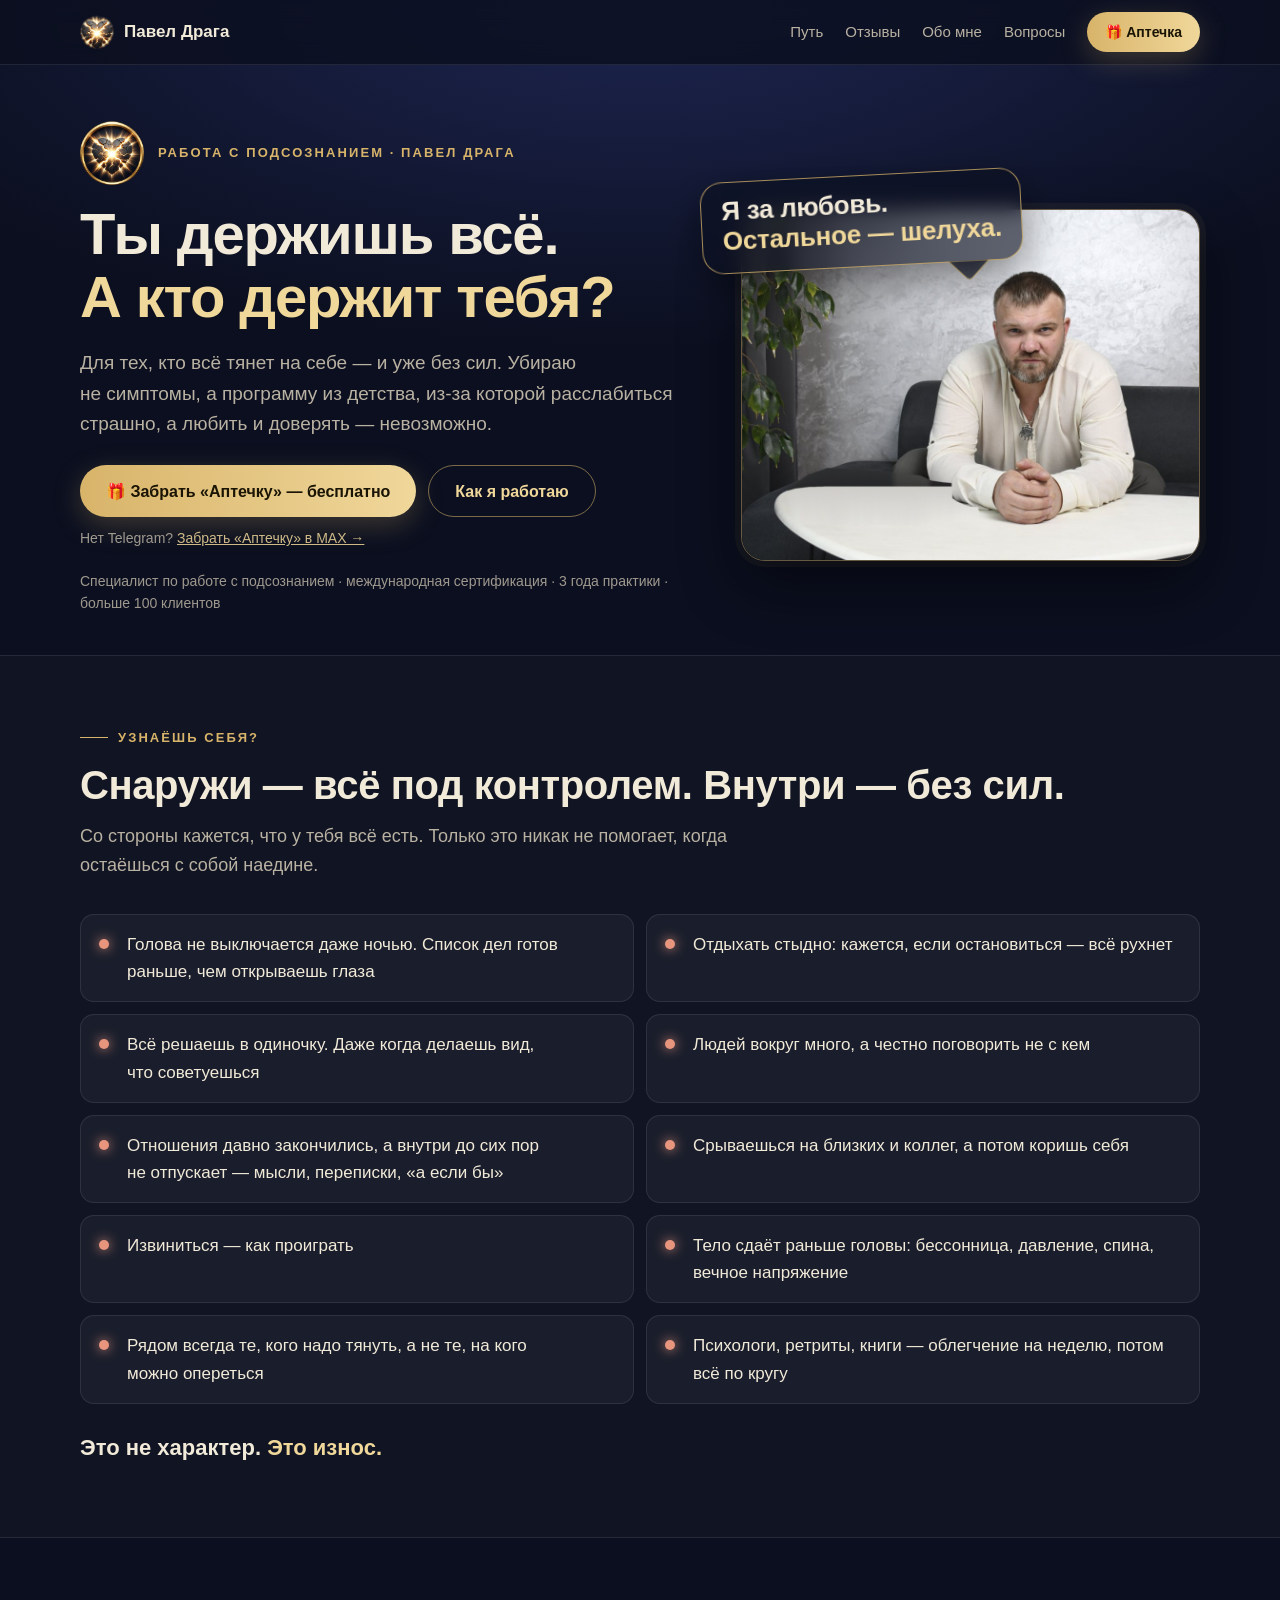
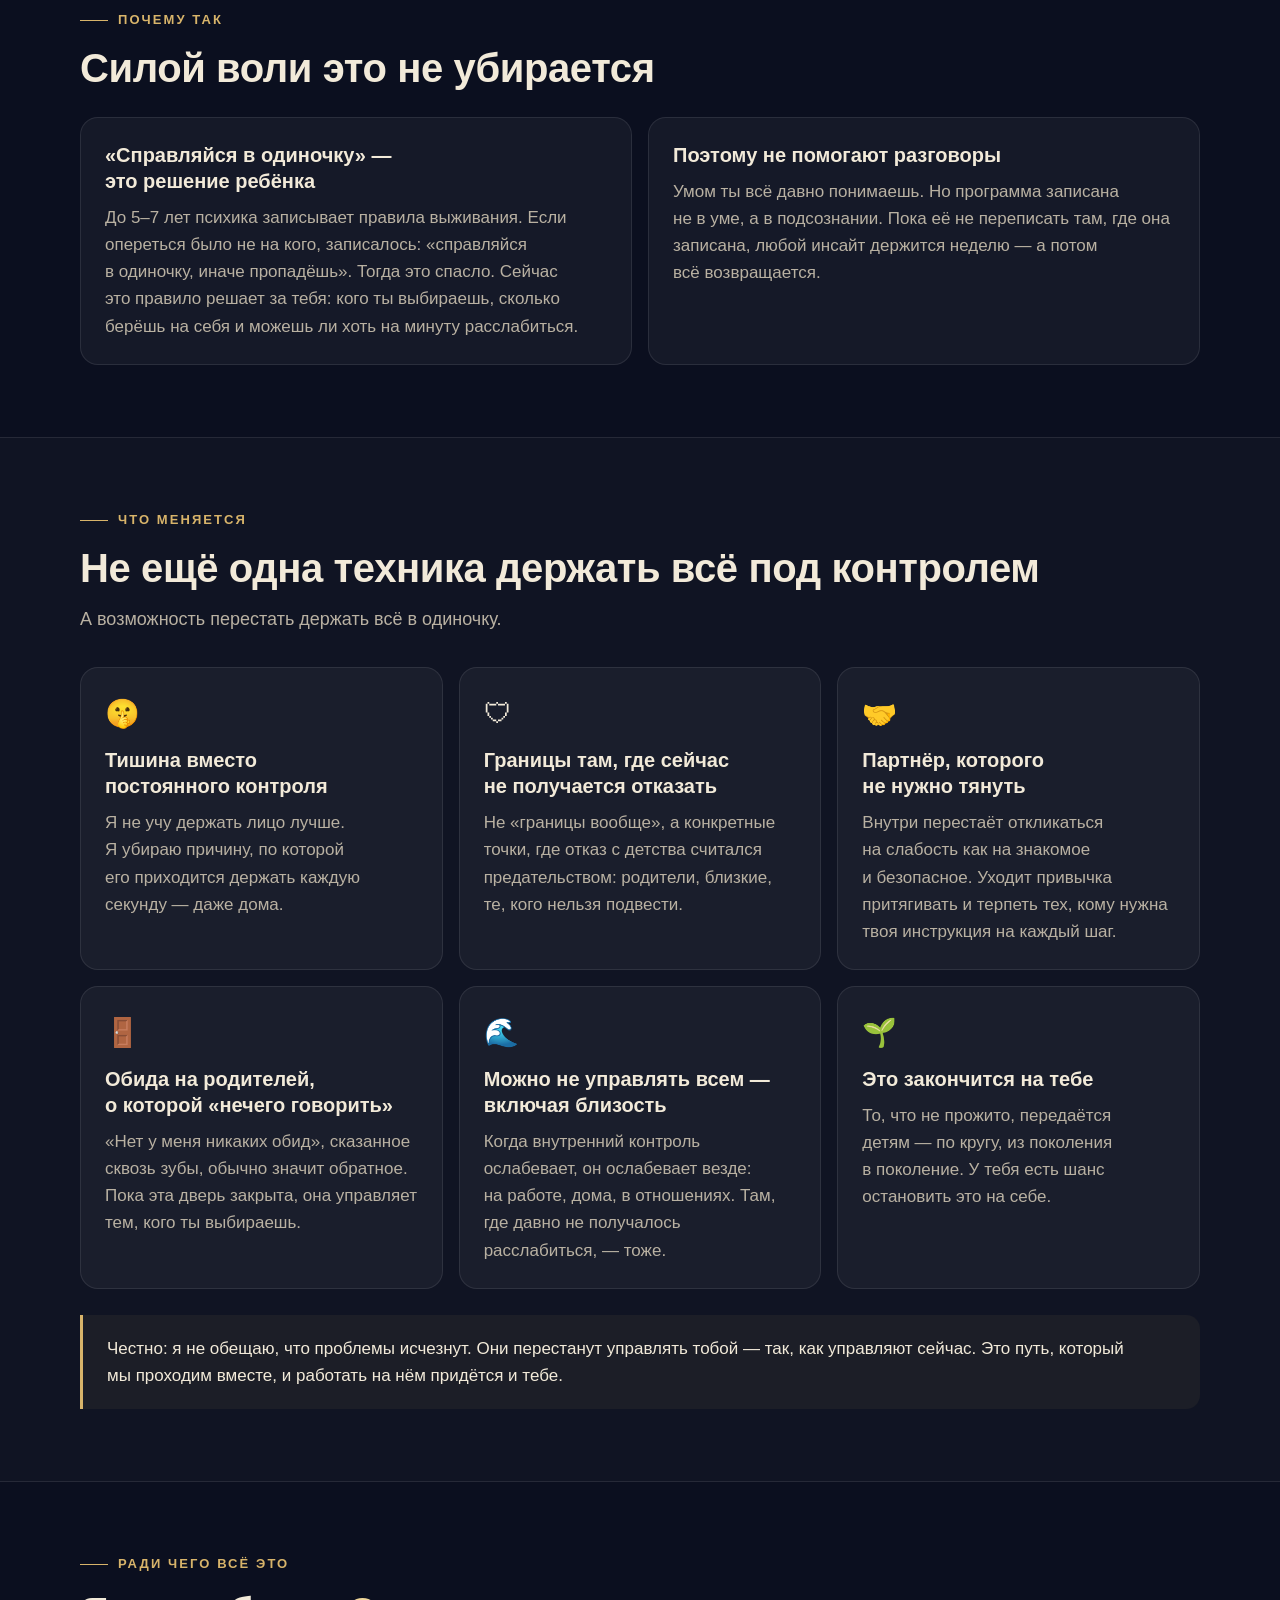
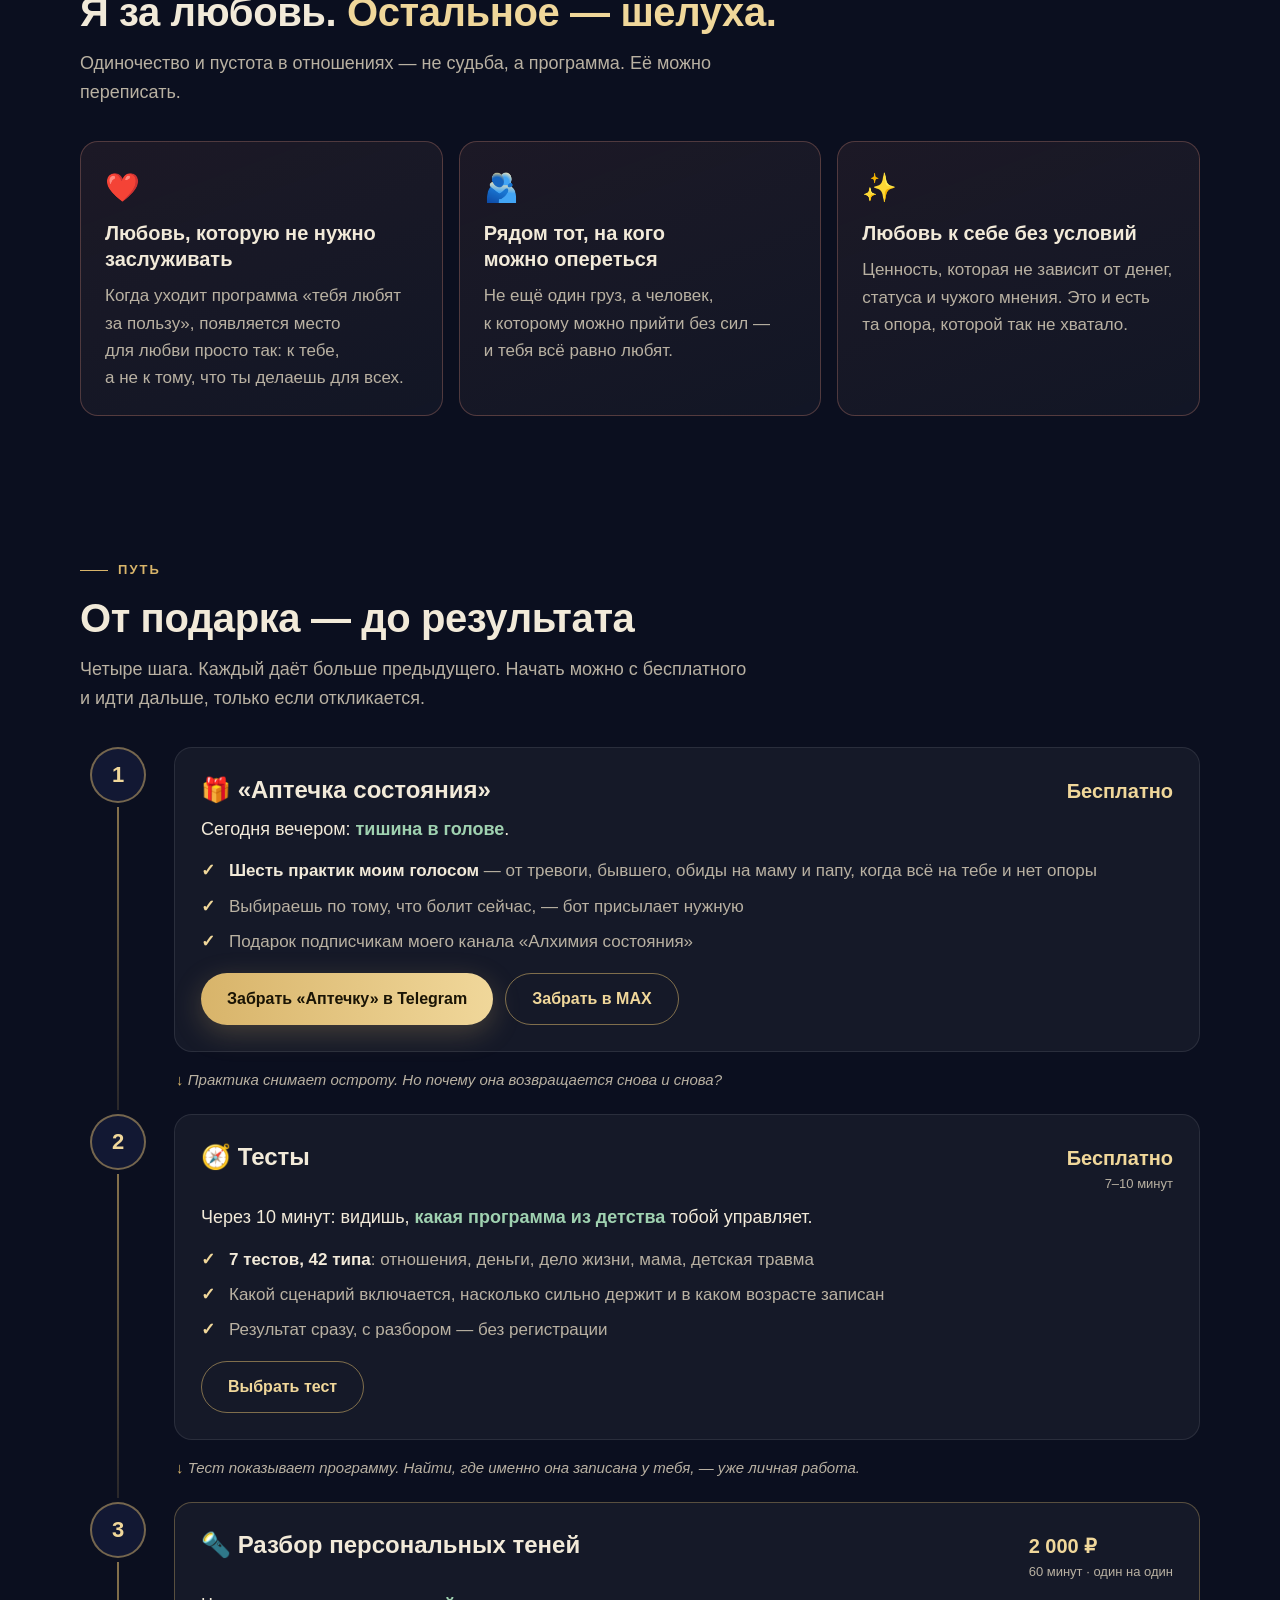
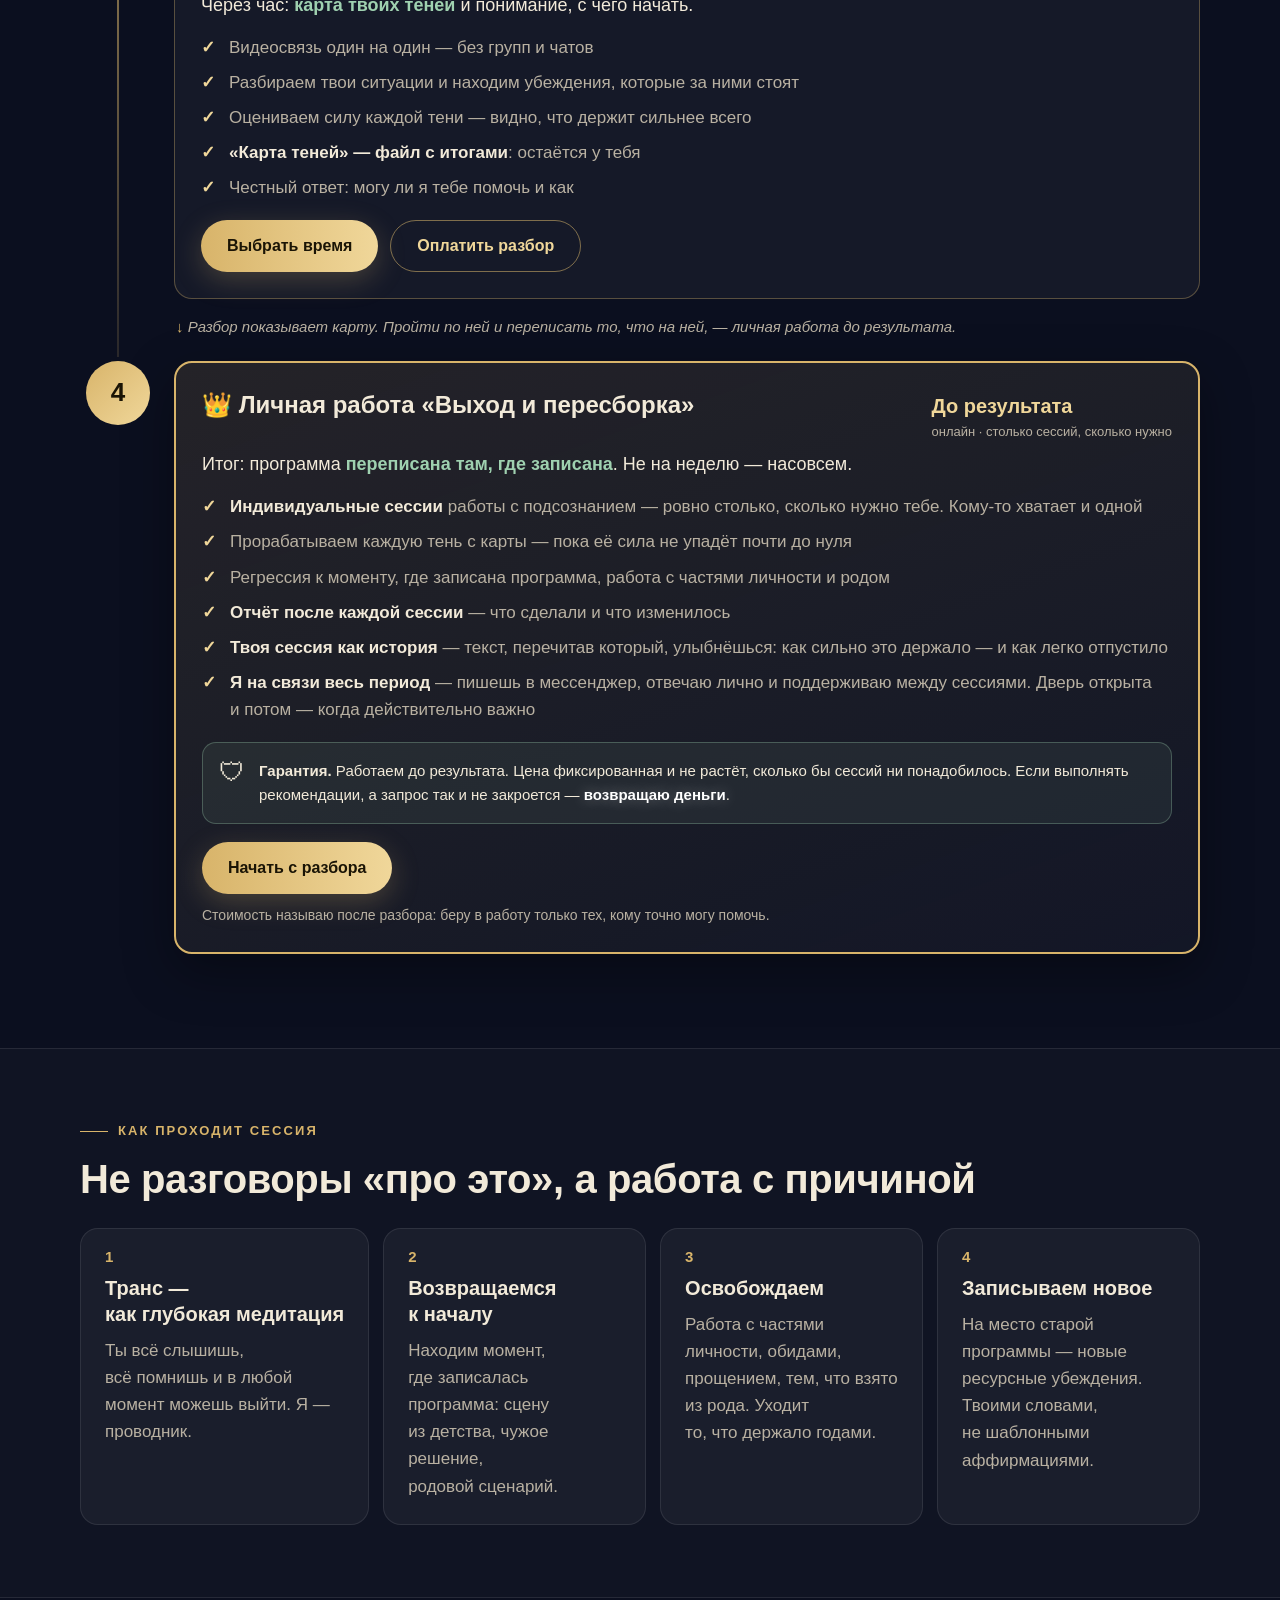
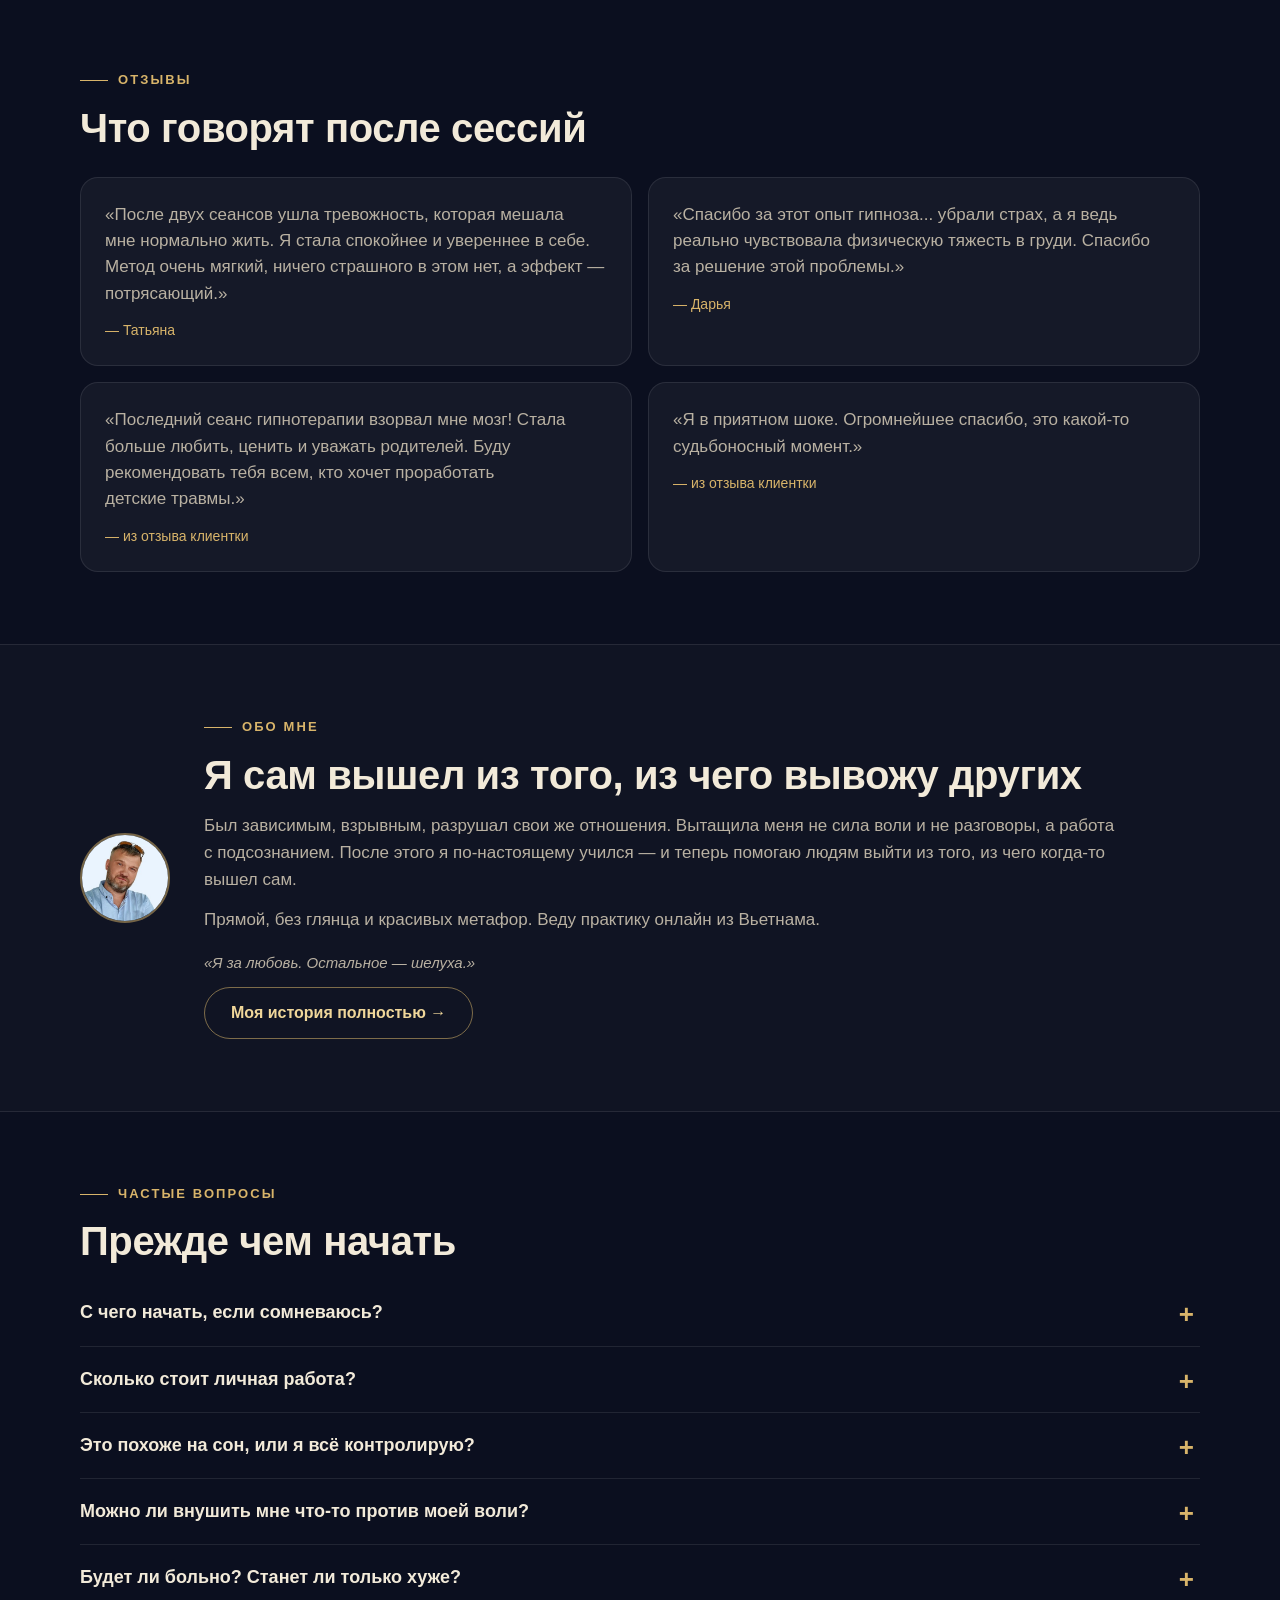
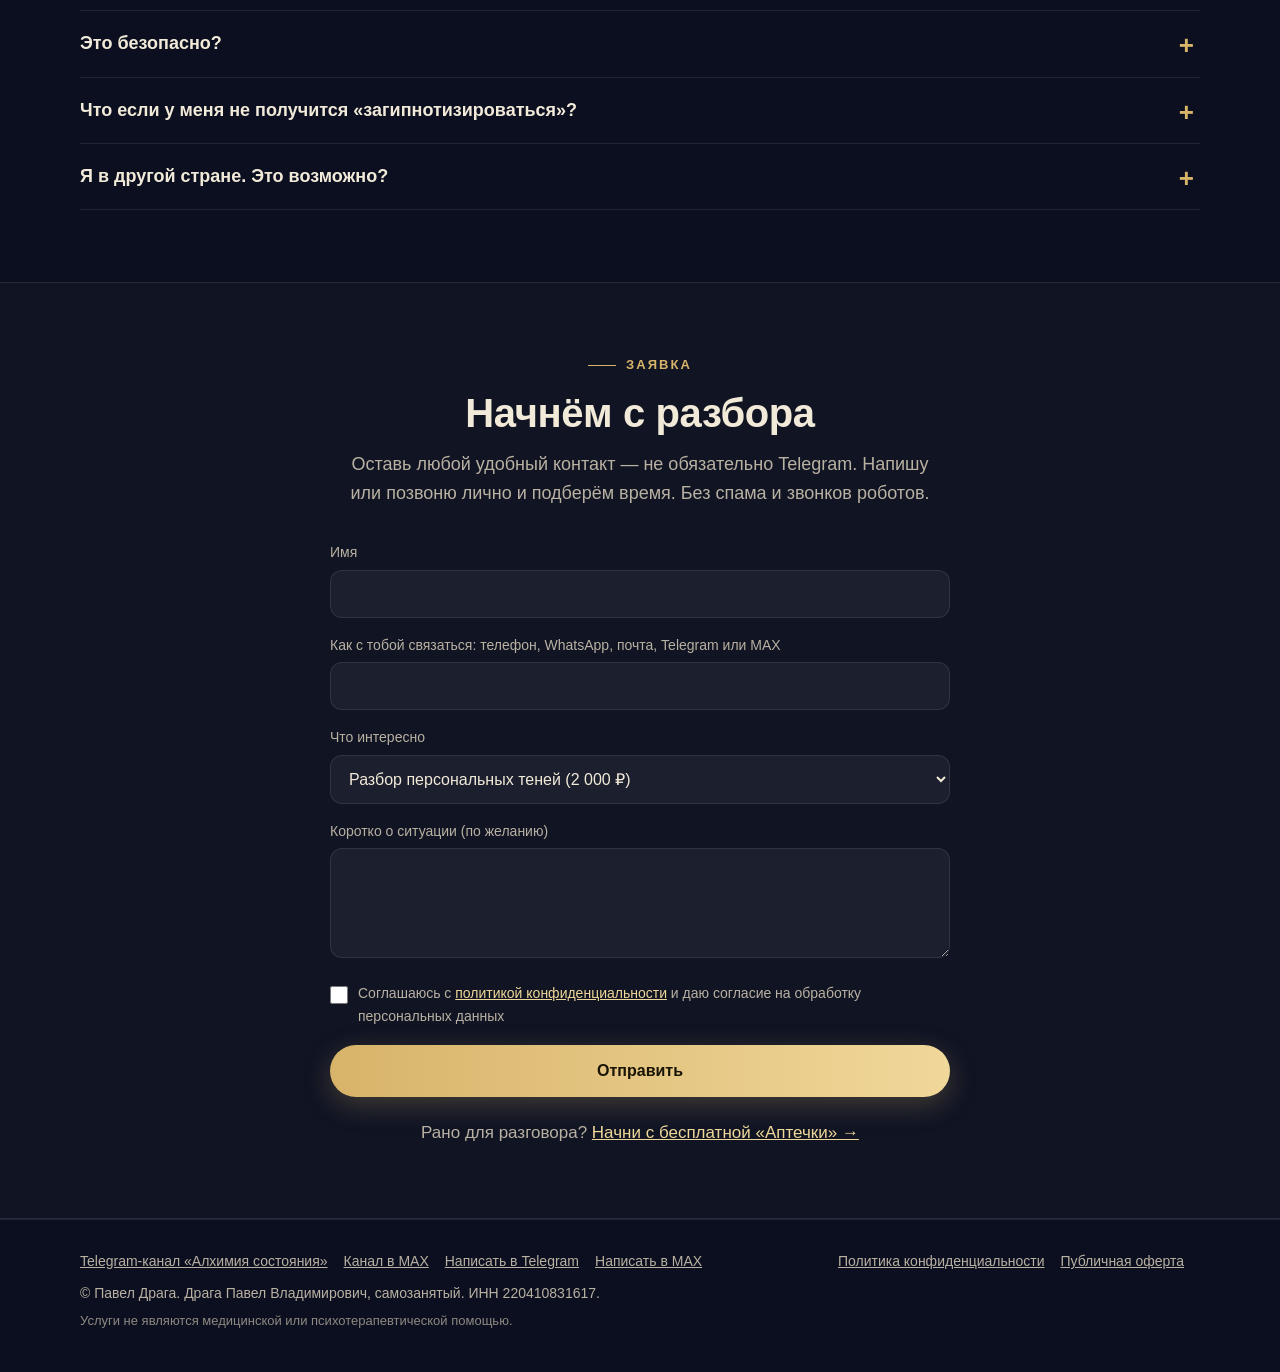
==== commit 99f97dd6: "Add files via upload" ====
--- a/index.html
+++ b/index.html
@@ -28,6 +28,7 @@
         <a class="btn" href="https://t.me/pavel_draga_leads_bot?start=apteka" target="_blank" rel="noopener" data-ev="gift_click">🎁 Забрать «Аптечку» — бесплатно</a>
         <a class="btn ghost" href="#path">Как я работаю</a>
       </div>
+      <p class="trust" style="margin-top:10px">Нет Telegram? <a href="https://max.ru/se14725843_bot" target="_blank" rel="noopener" data-ev="gift_click">Забрать «Аптечку» в&nbsp;MAX&nbsp;→</a></p>
       <p class="trust">Специалист по работе с подсознанием · международная сертификация · 3 года практики · больше 100 клиентов</p>
     </div>
     <div class="hero-visual">
@@ -124,7 +125,7 @@
               <li>Выбираешь по тому, что болит сейчас, — бот присылает нужную</li>
               <li>Подарок подписчикам моего канала «Алхимия состояния»</li>
             </ul>
-            <a class="btn" href="https://t.me/pavel_draga_leads_bot?start=apteka" target="_blank" rel="noopener" data-ev="gift_click">Забрать «Аптечку» в Telegram</a>
+            <div class="btns"><a class="btn" href="https://t.me/pavel_draga_leads_bot?start=apteka" target="_blank" rel="noopener" data-ev="gift_click">Забрать «Аптечку» в Telegram</a><a class="btn ghost" href="https://max.ru/se14725843_bot" target="_blank" rel="noopener" data-ev="gift_click">Забрать в MAX</a></div>
           </div>
           <p class="bridge">Практика снимает остроту. Но почему она возвращается снова и снова?</p>
         </div>
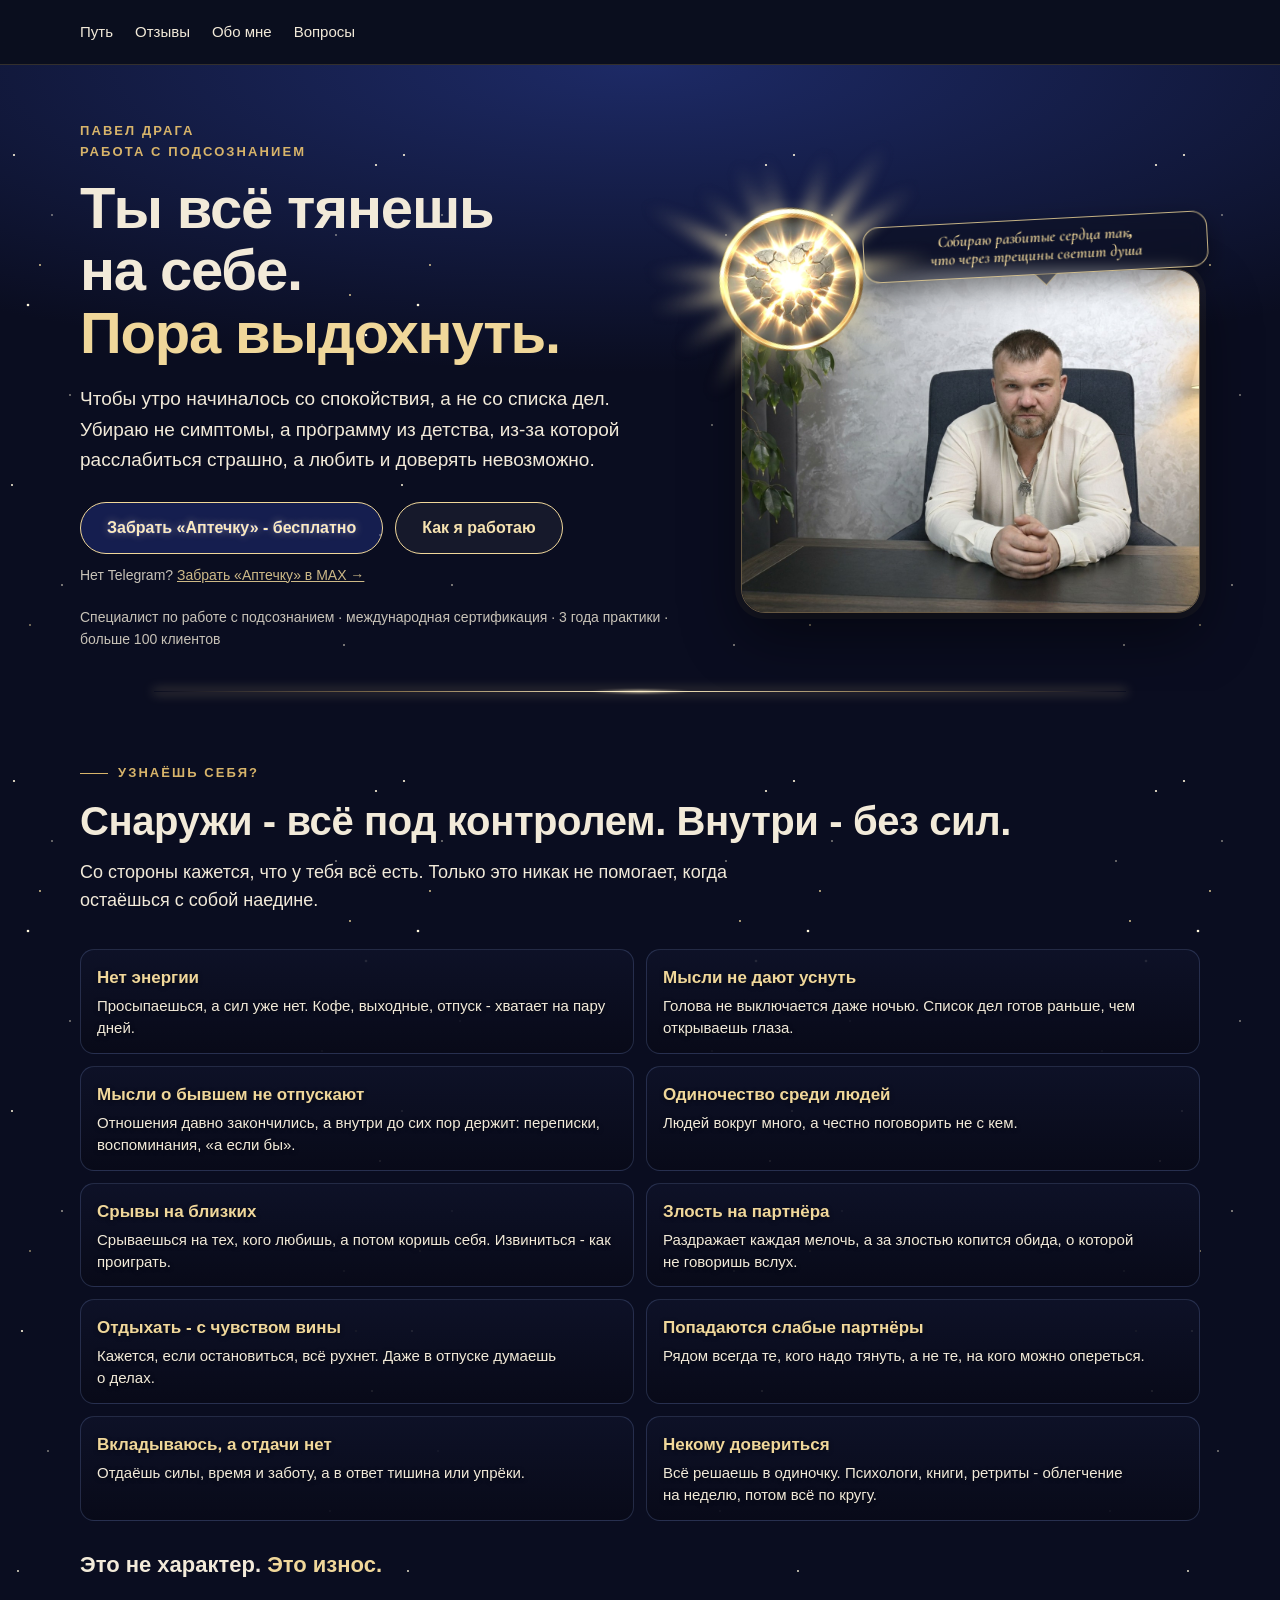
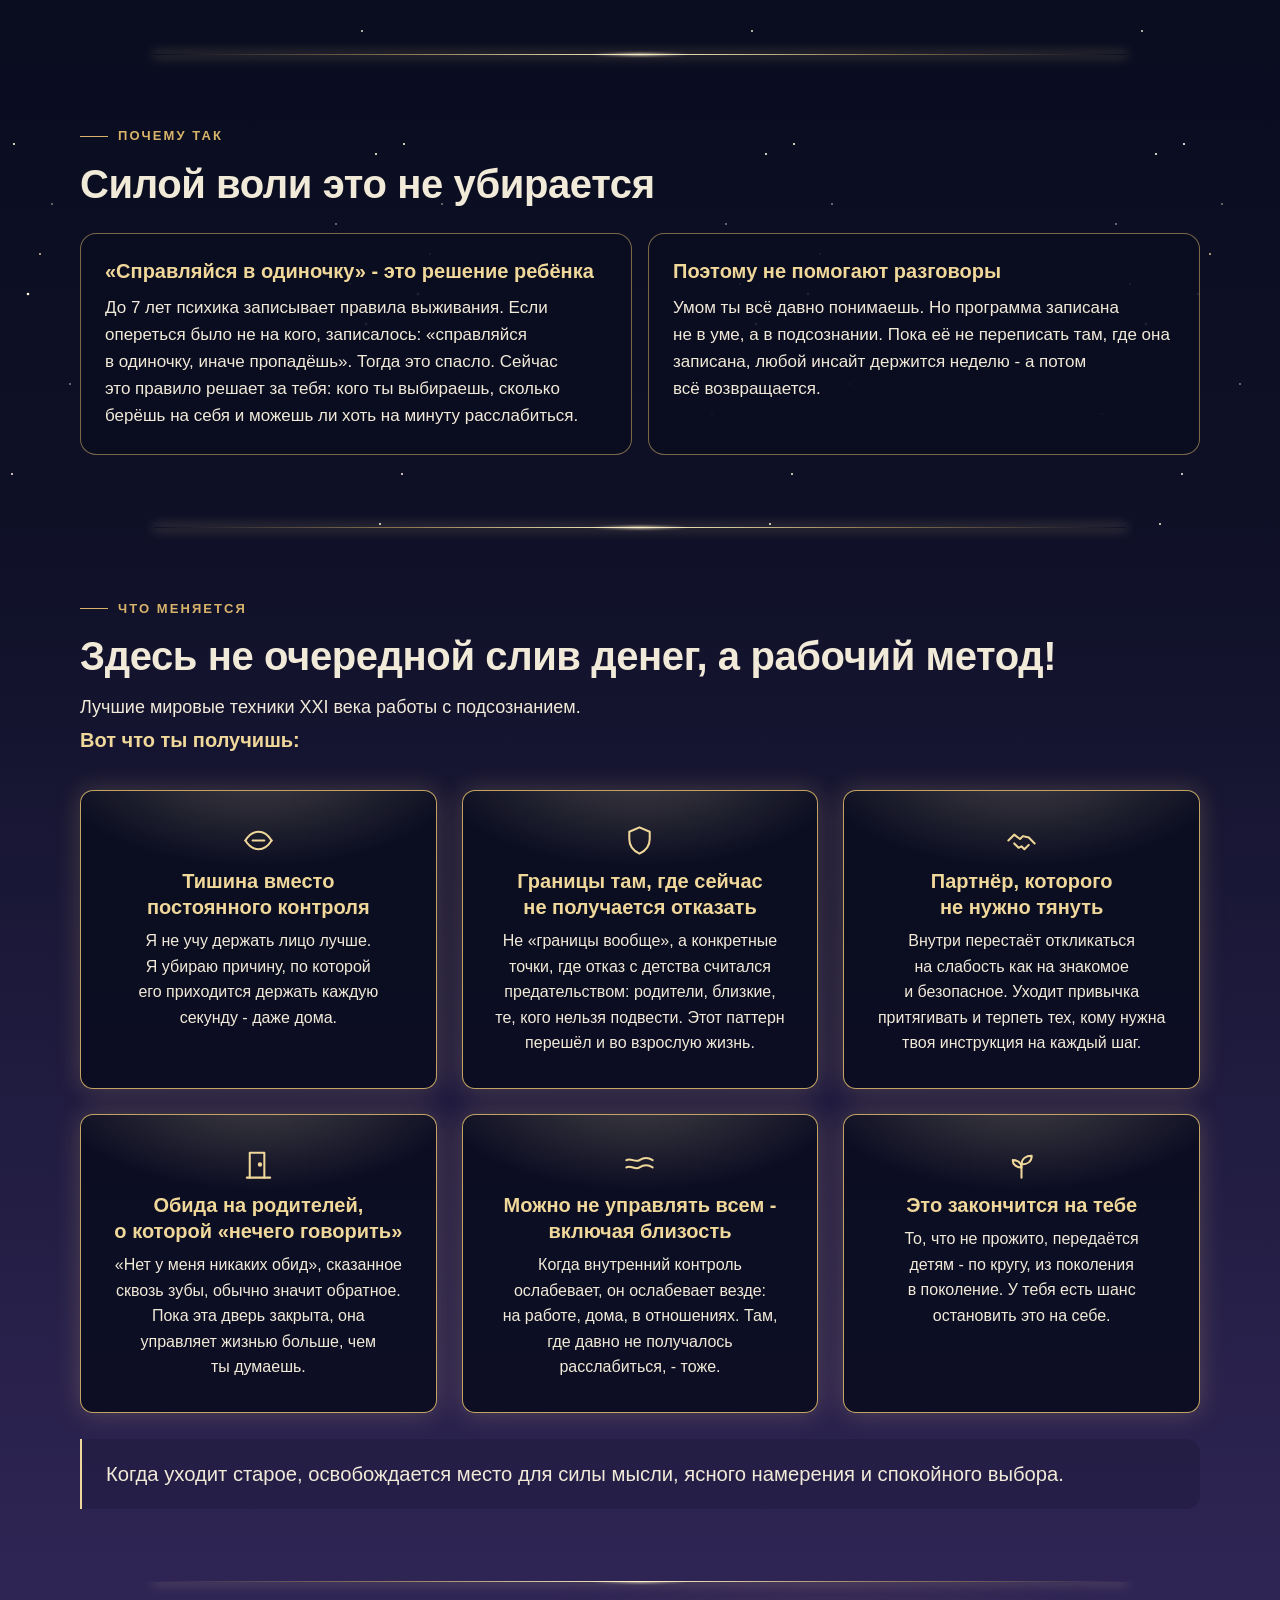
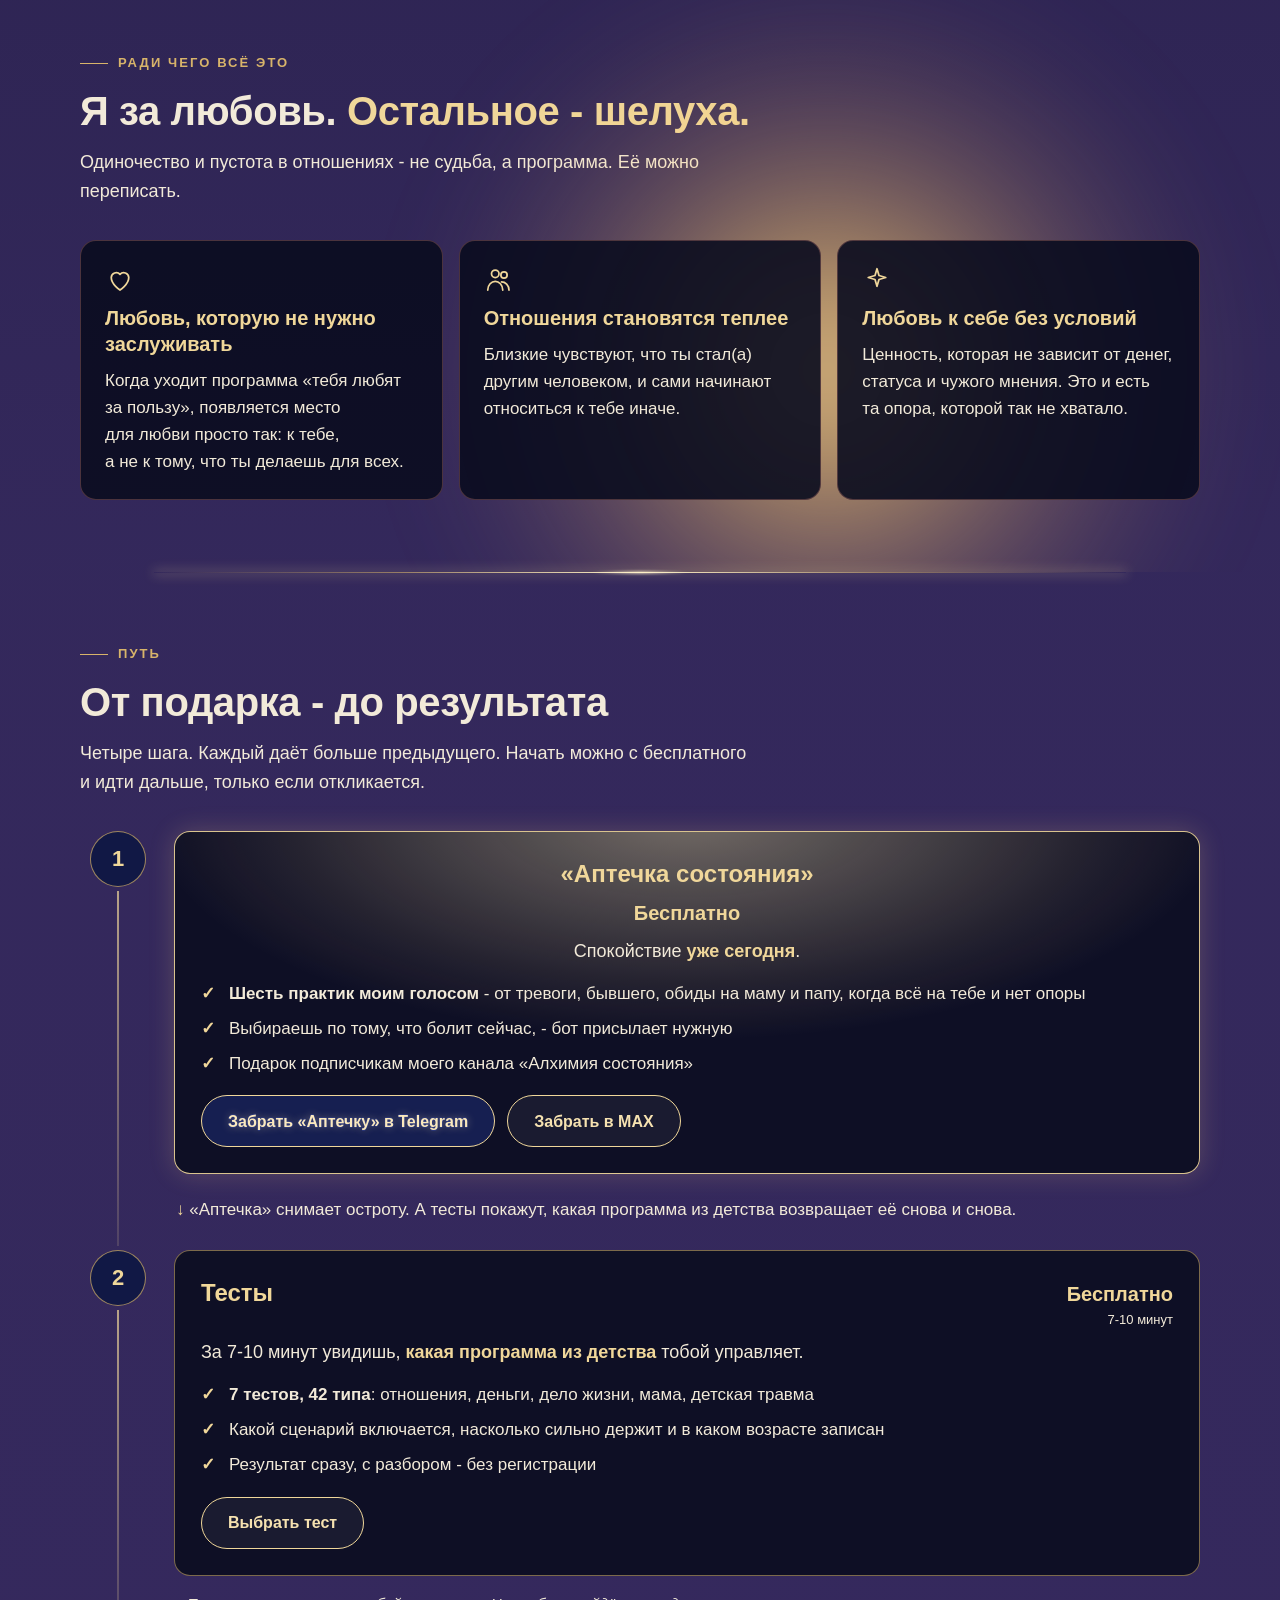
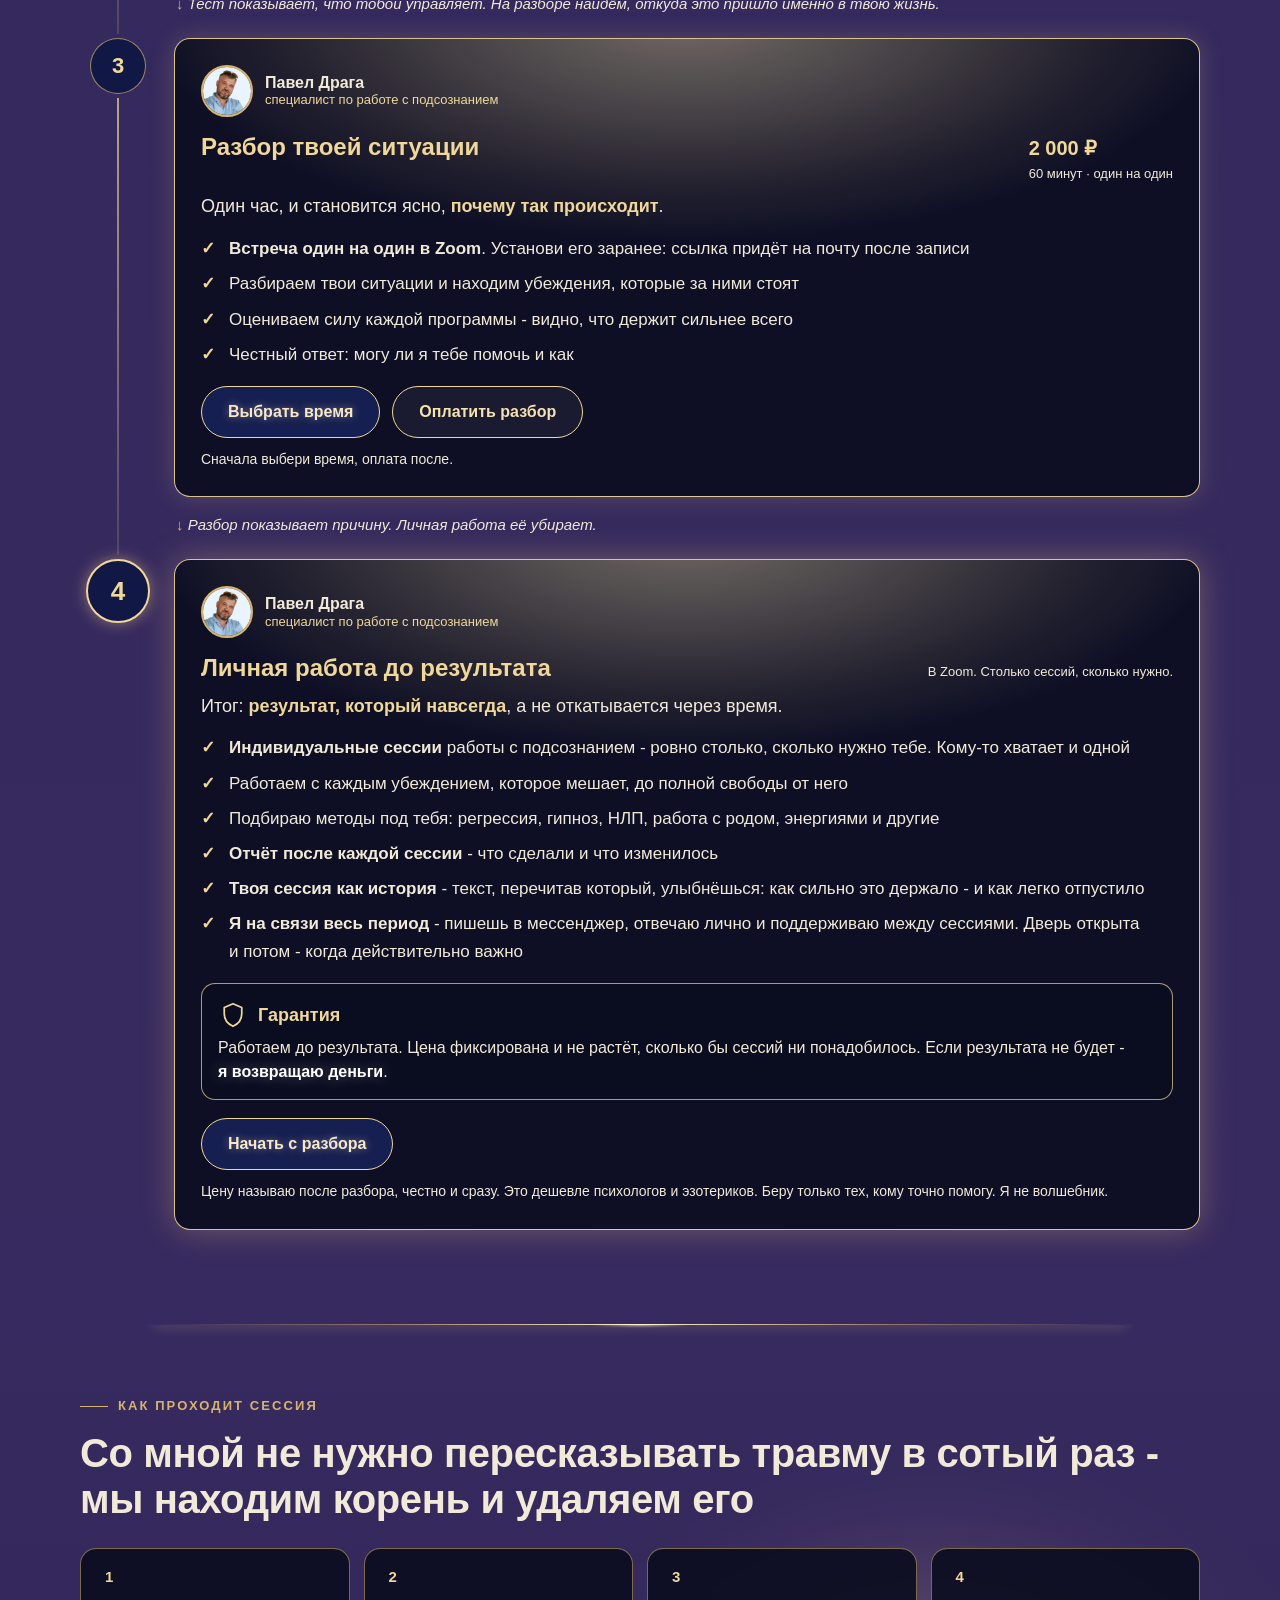
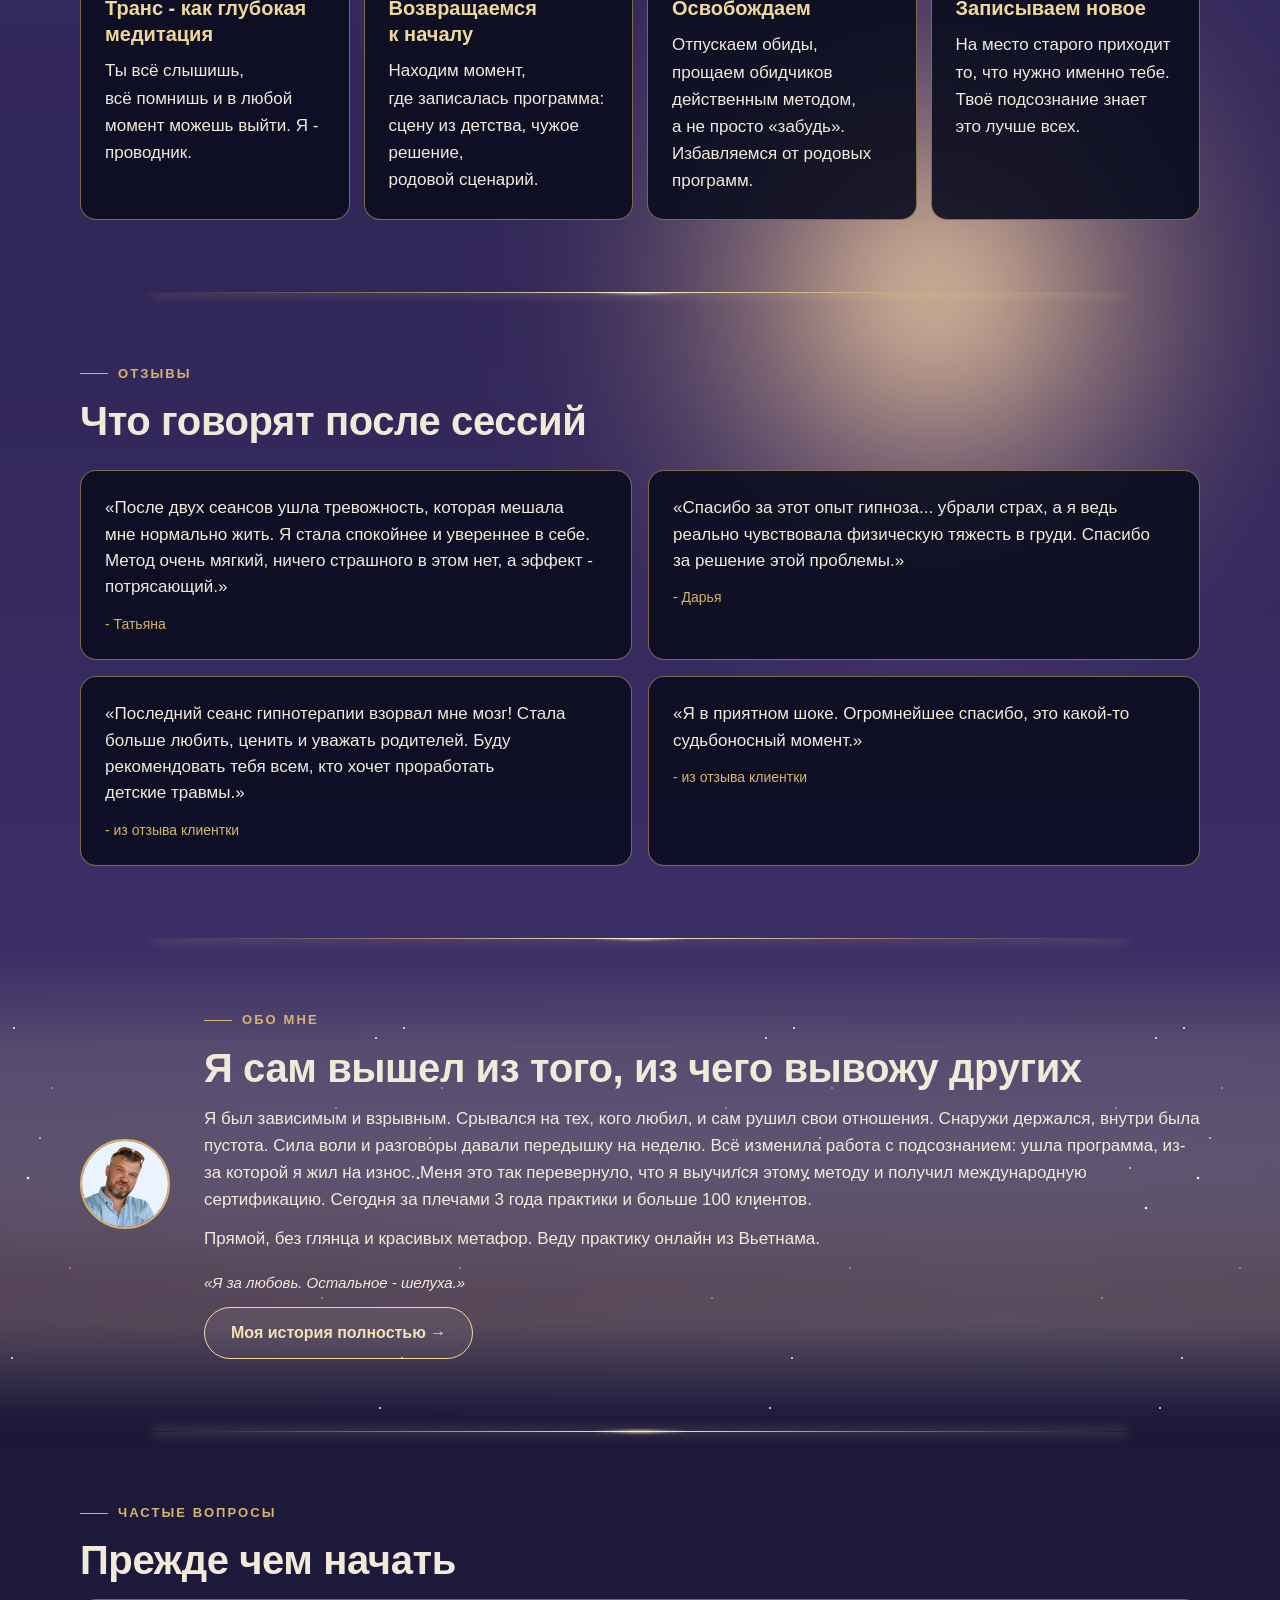
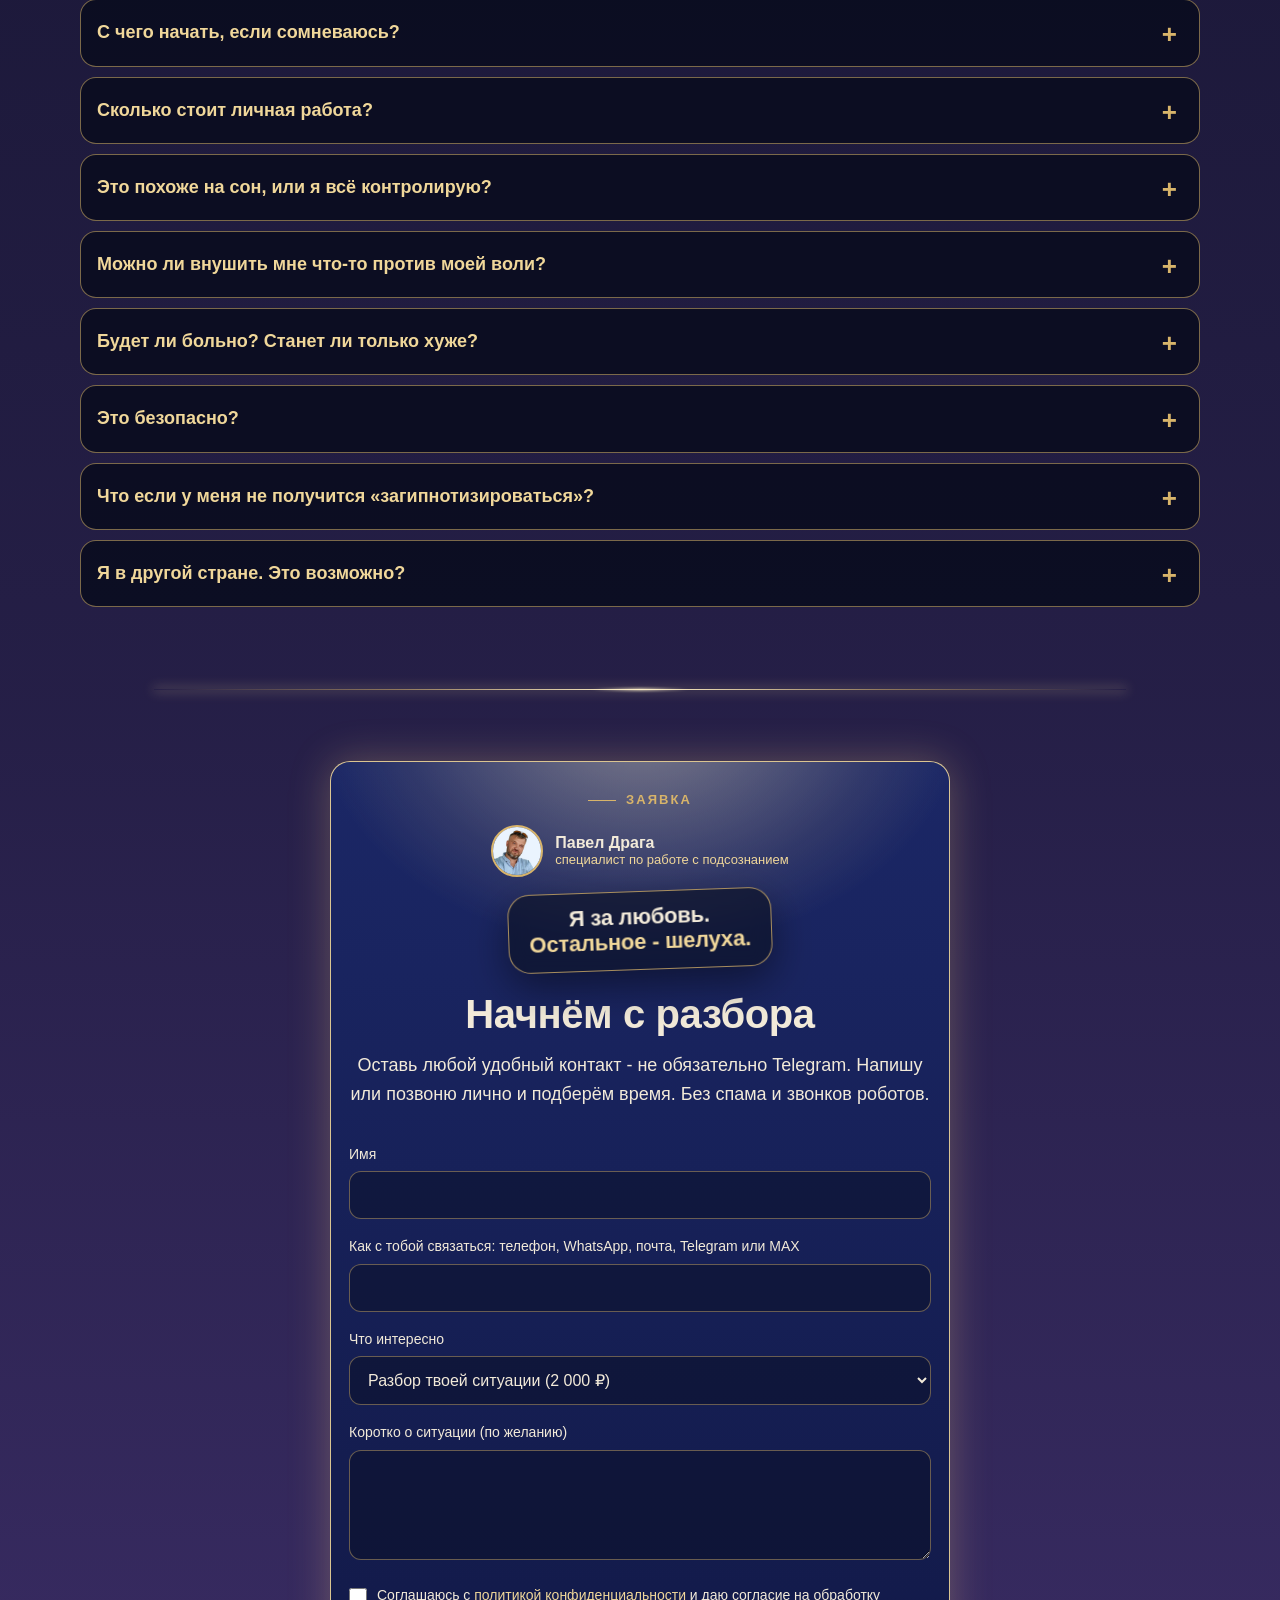
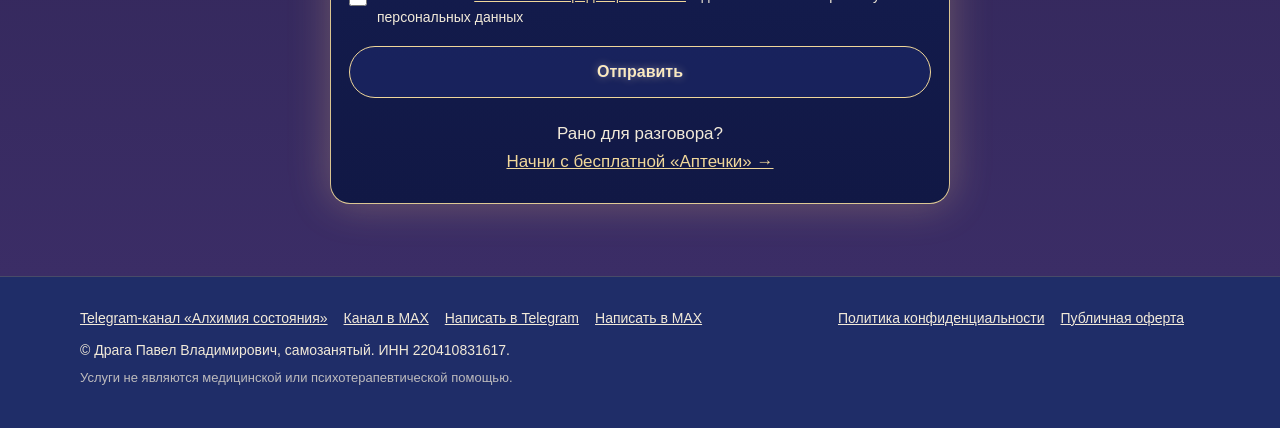
==== commit d9bb7f12: "Add files via upload" ====
--- a/index.html
+++ b/index.html
@@ -3,37 +3,38 @@
 <head>
 <meta charset="utf-8">
 <meta name="viewport" content="width=device-width, initial-scale=1">
-<title>Павел Драга — работа с подсознанием для тех, кто всё держит на себе</title>
+<title>Павел Драга - работа с подсознанием для тех, кто всё держит на себе</title>
 <meta name="description" content="Для тех, кто всё тянет на себе и уже без сил. Убираю программу из детства, из-за которой невозможно расслабиться и довериться. Бесплатная «Аптечка», тесты, разбор и личная работа.">
-<meta property="og:title" content="Павел Драга — работа с подсознанием для тех, кто всё держит на себе">
+<meta property="og:title" content="Павел Драга - работа с подсознанием для тех, кто всё держит на себе">
 <meta property="og:description" content="Для тех, кто всё тянет на себе и уже без сил. Убираю программу из детства, из-за которой невозможно расслабиться и довериться. Бесплатная «Аптечка», тесты, разбор и личная работа.">
 <meta property="og:image" content="assets/pavel.webp">
 <link rel="icon" href="assets/favicon-32.png">
 <link rel="apple-touch-icon" href="assets/favicon-180.png">
-<link rel="stylesheet" href="assets/style.css?v=17">
+<link rel="stylesheet" href="assets/style.css?v=19">
 <script>(function(m,e,t,r,i,k,a){m[i]=m[i]||function(){(m[i].a=m[i].a||[]).push(arguments)};m[i].l=1*new Date();for(var j=0;j<document.scripts.length;j++){if(document.scripts[j].src===r){return;}}k=e.createElement(t),a=e.getElementsByTagName(t)[0],k.async=1,k.src=r,a.parentNode.insertBefore(k,a)})(window,document,"script","https://mc.yandex.ru/metrika/tag.js","ym");ym(113663923,"init",{clickmap:true,trackLinks:true,accurateTrackBounce:true,webvisor:true});</script>
 </head>
-<body>
+<body class="home"><svg width="0" height="0" style="position:absolute" aria-hidden="true"><defs><radialGradient id="sg"><stop offset="0" stop-color="#ffe9b8" stop-opacity=".6"/><stop offset="1" stop-color="#ffe9b8" stop-opacity="0"/></radialGradient></defs></svg><div class="sky" aria-hidden="true"><span class="tw" style="left:9%;top:70px;width:20px;height:20px;animation-delay:0s;animation-duration:7s"><svg viewBox="-12 -12 24 24" aria-hidden="true"><circle r="9" fill="url(#sg)"/><path d="M0-11L.9-.9 11 0 .9.9 0 11-.9.9-11 0-.9-.9Z" fill="#fff6dc"/></svg></span><span class="tw" style="left:90%;top:120px;width:24px;height:24px;animation-delay:2.3s;animation-duration:8s"><svg viewBox="-12 -12 24 24" aria-hidden="true"><circle r="9" fill="url(#sg)"/><path d="M0-11L.9-.9 11 0 .9.9 0 11-.9.9-11 0-.9-.9Z" fill="#fff6dc"/></svg></span><span class="tw" style="left:7%;top:330px;width:15px;height:15px;animation-delay:4.1s;animation-duration:9s"><svg viewBox="-12 -12 24 24" aria-hidden="true"><circle r="9" fill="url(#sg)"/><path d="M0-11L.9-.9 11 0 .9.9 0 11-.9.9-11 0-.9-.9Z" fill="#fff6dc"/></svg></span><span class="tw" style="left:93%;top:420px;width:17px;height:17px;animation-delay:1.2s;animation-duration:7.5s"><svg viewBox="-12 -12 24 24" aria-hidden="true"><circle r="9" fill="url(#sg)"/><path d="M0-11L.9-.9 11 0 .9.9 0 11-.9.9-11 0-.9-.9Z" fill="#fff6dc"/></svg></span><span class="tw" style="left:20%;top:200px;width:12px;height:12px;animation-delay:5.6s;animation-duration:10s"><svg viewBox="-12 -12 24 24" aria-hidden="true"><circle r="9" fill="url(#sg)"/><path d="M0-11L.9-.9 11 0 .9.9 0 11-.9.9-11 0-.9-.9Z" fill="#fff6dc"/></svg></span><span class="tw" style="left:80%;top:40px;width:13px;height:13px;animation-delay:3.4s;animation-duration:8.5s"><svg viewBox="-12 -12 24 24" aria-hidden="true"><circle r="9" fill="url(#sg)"/><path d="M0-11L.9-.9 11 0 .9.9 0 11-.9.9-11 0-.9-.9Z" fill="#fff6dc"/></svg></span></div>
 <header class="site"><div class="container bar">
-  <a class="brand" href="index.html"><img src="assets/logo.png" alt=""><span>Павел Драга</span></a>
-  <nav class="main"><a href="#path">Путь</a><a href="#reviews">Отзывы</a><a href="about.html">Обо мне</a><a href="#faq">Вопросы</a><a class="btn" href="https://t.me/pavel_draga_leads_bot?start=apteka" target="_blank" rel="noopener" data-ev="gift_click">🎁 Аптечка</a></nav>
+  <a class="brand" href="index.html"><img src="assets/logo.png" alt=""></a>
+  <nav class="main"><a href="#path">Путь</a><a href="#reviews">Отзывы</a><a href="about.html">Обо мне</a><a href="#faq">Вопросы</a></nav>
 </div></header>
 <section class="hero">
   <div class="container">
     <div>
-      <div class="hero-heart"><img src="assets/heart.webp" alt="" width="64" height="64"><div class="kicker">Работа с подсознанием · Павел Драга</div></div>
-      <h1>Ты держишь всё.<br><span class="accent nw">А кто держит тебя?</span></h1>
-      <p class="lead">Для тех, кто всё тянет на себе — и уже без сил. Убираю не симптомы, а программу из детства, из-за которой расслабиться страшно, а любить и доверять — невозможно.</p>
+      <div class="kicker">Павел Драга<br>Работа с подсознанием</div>
+      <h1>Ты всё тянешь на себе.<br><span class="accent nw">Пора выдохнуть.</span></h1>
+      <p class="lead">Чтобы утро начиналось со спокойствия, а не со списка дел.<br>Убираю не симптомы, а программу из детства, из-за которой расслабиться страшно, а любить и доверять невозможно.</p>
       <div class="btns">
-        <a class="btn" href="https://t.me/pavel_draga_leads_bot?start=apteka" target="_blank" rel="noopener" data-ev="gift_click">🎁 Забрать «Аптечку» — бесплатно</a>
+        <a class="btn" href="https://t.me/pavel_draga_leads_bot?start=apteka" target="_blank" rel="noopener" data-ev="gift_click">Забрать «Аптечку» - бесплатно</a>
         <a class="btn ghost" href="#path">Как я работаю</a>
       </div>
       <p class="trust" style="margin-top:10px">Нет Telegram? <a href="https://max.ru/se14725843_bot" target="_blank" rel="noopener" data-ev="gift_click">Забрать «Аптечку» в&nbsp;MAX&nbsp;→</a></p>
       <p class="trust">Специалист по работе с подсознанием · международная сертификация · 3 года практики · больше 100 клиентов</p>
     </div>
     <div class="hero-visual">
-      <div class="hero-frame"><img src="assets/hero-photo.jpg" alt="Павел Драга" width="960" height="736"></div>
-      <div class="say"><span>Я за любовь.</span><b>Остальное — шелуха.</b></div>
+      <div class="seal" aria-hidden="true"><img src="assets/seal-logo.webp" alt=""></div>
+      <div class="speech">Собираю разбитые сердца так,<br>что через трещины светит душа</div>
+      <div class="hero-frame"><img src="assets/hero-photo-kabinet.jpg" alt="Павел Драга" width="960" height="736"></div>
     </div>
   </div>
 </section>
@@ -41,20 +42,9 @@
 <section class="alt" id="pain">
   <div class="container">
     <div class="kicker"><span class="line"></span>Узнаёшь себя?</div>
-    <h2>Снаружи — всё под контролем. Внутри — без сил.</h2>
+    <h2>Снаружи - всё под контролем. Внутри - без сил.</h2>
     <p class="sub">Со стороны кажется, что у тебя всё есть. Только это никак не помогает, когда остаёшься с собой наедине.</p>
-    <ul class="pain">
-      <li>Голова не выключается даже ночью. Список дел готов раньше, чем открываешь глаза</li>
-      <li>Отдыхать стыдно: кажется, если остановиться — всё рухнет</li>
-      <li>Всё решаешь в одиночку. Даже когда делаешь вид, что советуешься</li>
-      <li>Людей вокруг много, а честно поговорить не с кем</li>
-      <li>Отношения давно закончились, а внутри до сих пор не отпускает — мысли, переписки, «а если бы»</li>
-      <li>Срываешься на близких и коллег, а потом коришь себя</li>
-      <li>Извиниться — как проиграть</li>
-      <li>Тело сдаёт раньше головы: бессонница, давление, спина, вечное напряжение</li>
-      <li>Рядом всегда те, кого надо тянуть, а не те, на кого можно опереться</li>
-      <li>Психологи, ретриты, книги — облегчение на неделю, потом всё по кругу</li>
-    </ul>
+    <ul class="pain"><li><b>Нет энергии</b><span>Просыпаешься, а сил уже нет. Кофе, выходные, отпуск - хватает на пару дней.</span></li><li><b>Мысли не дают уснуть</b><span>Голова не выключается даже ночью. Список дел готов раньше, чем открываешь глаза.</span></li><li><b>Мысли о бывшем не отпускают</b><span>Отношения давно закончились, а внутри до сих пор держит: переписки, воспоминания, «а если бы».</span></li><li><b>Одиночество среди людей</b><span>Людей вокруг много, а честно поговорить не с кем.</span></li><li><b>Срывы на близких</b><span>Срываешься на тех, кого любишь, а потом коришь себя. Извиниться - как проиграть.</span></li><li><b>Злость на партнёра</b><span>Раздражает каждая мелочь, а за злостью копится обида, о которой не говоришь вслух.</span></li><li><b>Отдыхать - с чувством вины</b><span>Кажется, если остановиться, всё рухнет. Даже в отпуске думаешь о делах.</span></li><li><b>Попадаются слабые партнёры</b><span>Рядом всегда те, кого надо тянуть, а не те, на кого можно опереться.</span></li><li><b>Вкладываюсь, а отдачи нет</b><span>Отдаёшь силы, время и заботу, а в ответ тишина или упрёки.</span></li><li><b>Некому довериться</b><span>Всё решаешь в одиночку. Психологи, книги, ретриты - облегчение на неделю, потом всё по кругу.</span></li></ul>
     <p class="verdict">Это не характер. <span>Это износ.</span></p>
   </div>
 </section>
@@ -65,12 +55,12 @@
     <h2>Силой воли это не убирается</h2>
     <div class="grid-2" style="margin-top:26px">
       <div class="plate">
-        <h3>«Справляйся в одиночку» — это решение ребёнка</h3>
-        <p>До 5–7 лет психика записывает правила выживания. Если опереться было не на кого, записалось: «справляйся в одиночку, иначе пропадёшь». Тогда это спасло. Сейчас это правило решает за тебя: кого ты выбираешь, сколько берёшь на себя и можешь ли хоть на минуту расслабиться.</p>
+        <h3>«Справляйся в одиночку» - это решение ребёнка</h3>
+        <p>До 7 лет психика записывает правила выживания. Если опереться было не на кого, записалось: «справляйся в одиночку, иначе пропадёшь». Тогда это спасло. Сейчас это правило решает за тебя: кого ты выбираешь, сколько берёшь на себя и можешь ли хоть на минуту расслабиться.</p>
       </div>
       <div class="plate">
         <h3>Поэтому не помогают разговоры</h3>
-        <p>Умом ты всё давно понимаешь. Но программа записана не в уме, а в подсознании. Пока её не переписать там, где она записана, любой инсайт держится неделю — а потом всё возвращается.</p>
+        <p>Умом ты всё давно понимаешь. Но программа записана не в уме, а в подсознании. Пока её не переписать там, где она записана, любой инсайт держится неделю - а потом всё возвращается.</p>
       </div>
     </div>
   </div>
@@ -79,29 +69,29 @@
 <section class="alt" id="result">
   <div class="container">
     <div class="kicker"><span class="line"></span>Что меняется</div>
-    <h2>Не ещё одна техника держать всё под контролем</h2>
-    <p class="sub">А возможность перестать держать всё в одиночку.</p>
+    <h2>Здесь не очередной слив денег, а рабочий метод!</h2>
+    <p class="sub">Лучшие мировые техники XXI века работы с подсознанием.<br><span class="get">Вот что ты получишь:</span></p>
     <div class="grid-3">
-      <div class="plate"><div class="ic">🤫</div><h3>Тишина вместо постоянного контроля</h3><p>Я не учу держать лицо лучше. Я убираю причину, по которой его приходится держать каждую секунду — даже дома.</p></div>
-      <div class="plate"><div class="ic">🛡</div><h3>Границы там, где сейчас не получается отказать</h3><p>Не «границы вообще», а конкретные точки, где отказ с детства считался предательством: родители, близкие, те, кого нельзя подвести.</p></div>
-      <div class="plate"><div class="ic">🤝</div><h3>Партнёр, которого не нужно тянуть</h3><p>Внутри перестаёт откликаться на слабость как на знакомое и безопасное. Уходит привычка притягивать и терпеть тех, кому нужна твоя инструкция на каждый шаг.</p></div>
-      <div class="plate"><div class="ic">🚪</div><h3>Обида на родителей, о которой «нечего говорить»</h3><p>«Нет у меня никаких обид», сказанное сквозь зубы, обычно значит обратное. Пока эта дверь закрыта, она управляет тем, кого ты выбираешь.</p></div>
-      <div class="plate"><div class="ic">🌊</div><h3>Можно не управлять всем — включая близость</h3><p>Когда внутренний контроль ослабевает, он ослабевает везде: на работе, дома, в отношениях. Там, где давно не получалось расслабиться, — тоже.</p></div>
-      <div class="plate"><div class="ic">🌱</div><h3>Это закончится на тебе</h3><p>То, что не прожито, передаётся детям — по кругу, из поколения в поколение. У тебя есть шанс остановить это на себе.</p></div>
-    </div>
-    <p class="honest">Честно: я не обещаю, что проблемы исчезнут. Они перестанут управлять тобой — так, как управляют сейчас. Это путь, который мы проходим вместе, и работать на нём придётся и тебе.</p>
+      <div class="plate"><div class="ic"><svg viewBox="0 0 24 24" width="30" height="30" fill="none" stroke="#f0d79a" stroke-width="1.4" stroke-linecap="round" stroke-linejoin="round" aria-hidden="true"><path d="M3 12c2.5-4 6-6 9-6s6.5 2 9 6"/><path d="M3 12c2.5 4 6 6 9 6s6.5-2 9-6"/><path d="M8 12h8"/></svg></div><h3>Тишина вместо постоянного контроля</h3><p>Я не учу держать лицо лучше. Я убираю причину, по которой его приходится держать каждую секунду - даже дома.</p></div>
+      <div class="plate"><div class="ic"><svg viewBox="0 0 24 24" width="30" height="30" fill="none" stroke="#f0d79a" stroke-width="1.4" stroke-linecap="round" stroke-linejoin="round" aria-hidden="true"><path d="M12 3l7 3v5c0 5-3.2 8.3-7 10-3.8-1.7-7-5-7-10V6z"/></svg></div><h3>Границы там, где сейчас не получается отказать</h3><p>Не «границы вообще», а конкретные точки, где отказ с детства считался предательством: родители, близкие, те, кого нельзя подвести. Этот паттерн перешёл и во взрослую жизнь.</p></div>
+      <div class="plate"><div class="ic"><svg viewBox="0 0 24 24" width="30" height="30" fill="none" stroke="#f0d79a" stroke-width="1.4" stroke-linecap="round" stroke-linejoin="round" aria-hidden="true"><path d="M3 12l4-4 4 3 2-2 4 1 4 4"/><path d="M7 14l3 3 2-1 2 2 3-3"/></svg></div><h3>Партнёр, которого не нужно тянуть</h3><p>Внутри перестаёт откликаться на слабость как на знакомое и безопасное. Уходит привычка притягивать и терпеть тех, кому нужна твоя инструкция на каждый шаг.</p></div>
+      <div class="plate"><div class="ic"><svg viewBox="0 0 24 24" width="30" height="30" fill="none" stroke="#f0d79a" stroke-width="1.4" stroke-linecap="round" stroke-linejoin="round" aria-hidden="true"><path d="M6 21V4h10v17"/><path d="M4 21h16"/><circle cx="13" cy="12" r=".8" fill="#f0d79a"/></svg></div><h3>Обида на родителей, о которой «нечего говорить»</h3><p>«Нет у меня никаких обид», сказанное сквозь зубы, обычно значит обратное. Пока эта дверь закрыта, она управляет жизнью больше, чем ты думаешь.</p></div>
+      <div class="plate"><div class="ic"><svg viewBox="0 0 24 24" width="30" height="30" fill="none" stroke="#f0d79a" stroke-width="1.4" stroke-linecap="round" stroke-linejoin="round" aria-hidden="true"><path d="M3 9c3-2 6 2 9 0s6-2 9 0"/><path d="M3 14c3-2 6 2 9 0s6-2 9 0"/></svg></div><h3>Можно не управлять всем - включая близость</h3><p>Когда внутренний контроль ослабевает, он ослабевает везде: на работе, дома, в отношениях. Там, где давно не получалось расслабиться, - тоже.</p></div>
+      <div class="plate"><div class="ic"><svg viewBox="0 0 24 24" width="30" height="30" fill="none" stroke="#f0d79a" stroke-width="1.4" stroke-linecap="round" stroke-linejoin="round" aria-hidden="true"><path d="M12 21v-9"/><path d="M12 12c0-4 3-6 7-6 0 4-3 6-7 6z"/><path d="M12 14c0-3-2.5-5-6-5 0 3 2.5 5 6 5z"/></svg></div><h3>Это закончится на тебе</h3><p>То, что не прожито, передаётся детям - по кругу, из поколения в поколение. У тебя есть шанс остановить это на себе.</p></div>
+    </div>
+    <p class="honest">Когда уходит старое, освобождается место для силы мысли, ясного намерения и спокойного выбора.</p>
   </div>
 </section>
 
 <section id="love">
   <div class="container">
     <div class="kicker"><span class="line"></span>Ради чего всё это</div>
-    <h2>Я за любовь. <span class="accent">Остальное — шелуха.</span></h2>
-    <p class="sub">Одиночество и пустота в отношениях — не судьба, а программа. Её можно переписать.</p>
+    <h2>Я за любовь. <span class="accent">Остальное - шелуха.</span></h2>
+    <p class="sub">Одиночество и пустота в отношениях - не судьба, а программа. Её можно переписать.</p>
     <div class="grid-3">
-      <div class="plate love"><div class="ic">❤️</div><h3>Любовь, которую не нужно заслуживать</h3><p>Когда уходит программа «тебя любят за пользу», появляется место для любви просто так: к тебе, а не к тому, что ты делаешь для всех.</p></div>
-      <div class="plate love"><div class="ic">🫂</div><h3>Рядом тот, на кого можно опереться</h3><p>Не ещё один груз, а человек, к которому можно прийти без сил — и тебя всё равно любят.</p></div>
-      <div class="plate love"><div class="ic">✨</div><h3>Любовь к себе без условий</h3><p>Ценность, которая не зависит от денег, статуса и чужого мнения. Это и есть та опора, которой так не хватало.</p></div>
+      <div class="plate love"><div class="ic"><svg viewBox="0 0 24 24" width="30" height="30" fill="none" stroke="#f0d79a" stroke-width="1.4" stroke-linecap="round" stroke-linejoin="round" aria-hidden="true"><path d="M12 20s-7-4.5-7-10a4 4 0 0 1 7-2.5A4 4 0 0 1 19 10c0 5.5-7 10-7 10z"/></svg></div><h3>Любовь, которую не нужно заслуживать</h3><p>Когда уходит программа «тебя любят за пользу», появляется место для любви просто так: к тебе, а не к тому, что ты делаешь для всех.</p></div>
+      <div class="plate love"><div class="ic"><svg viewBox="0 0 24 24" width="30" height="30" fill="none" stroke="#f0d79a" stroke-width="1.4" stroke-linecap="round" stroke-linejoin="round" aria-hidden="true"><circle cx="9" cy="7" r="3"/><circle cx="16" cy="8" r="2.5"/><path d="M3 20c0-4 3-7 6-7s6 3 6 7"/><path d="M14 13.5c3 0 6 2.5 6 6.5"/></svg></div><h3>Отношения становятся теплее</h3><p>Близкие чувствуют, что ты стал(а) другим человеком, и сами начинают относиться к тебе иначе.</p></div>
+      <div class="plate love"><div class="ic"><svg viewBox="0 0 24 24" width="30" height="30" fill="none" stroke="#f0d79a" stroke-width="1.4" stroke-linecap="round" stroke-linejoin="round" aria-hidden="true"><path d="M12 3l1.6 5.4L19 10l-5.4 1.6L12 17l-1.6-5.4L5 10l5.4-1.6z"/></svg></div><h3>Любовь к себе без условий</h3><p>Ценность, которая не зависит от денег, статуса и чужого мнения. Это и есть та опора, которой так не хватало.</p></div>
     </div>
   </div>
 </section>
@@ -109,7 +99,7 @@
 <section id="path">
   <div class="container">
     <div class="kicker"><span class="line"></span>Путь</div>
-    <h2>От подарка — до результата</h2>
+    <h2>От подарка - до результата</h2>
     <p class="sub">Четыре шага. Каждый даёт больше предыдущего. Начать можно с бесплатного и идти дальше, только если откликается.</p>
 
     <div class="ladder">
@@ -118,16 +108,16 @@
         <div class="num"><b>1</b><i></i></div>
         <div>
           <div class="card">
-            <div class="top"><h3>🎁 «Аптечка состояния»</h3><div class="price">Бесплатно</div></div>
-            <p class="promise">Сегодня вечером: <b>тишина в голове</b>.</p>
-            <ul class="perks">
-              <li><b>Шесть практик моим голосом</b> — от тревоги, бывшего, обиды на маму и папу, когда всё на тебе и нет опоры</li>
-              <li>Выбираешь по тому, что болит сейчас, — бот присылает нужную</li>
+            <div class="top"><h3>«Аптечка состояния»</h3><div class="price">Бесплатно</div></div>
+            <p class="promise">Спокойствие <b>уже сегодня</b>.</p>
+            <ul class="perks">
+              <li><b>Шесть практик моим голосом</b> - от тревоги, бывшего, обиды на маму и папу, когда всё на тебе и нет опоры</li>
+              <li>Выбираешь по тому, что болит сейчас, - бот присылает нужную</li>
               <li>Подарок подписчикам моего канала «Алхимия состояния»</li>
             </ul>
             <div class="btns"><a class="btn" href="https://t.me/pavel_draga_leads_bot?start=apteka" target="_blank" rel="noopener" data-ev="gift_click">Забрать «Аптечку» в Telegram</a><a class="btn ghost" href="https://max.ru/se14725843_bot" target="_blank" rel="noopener" data-ev="gift_click">Забрать в MAX</a></div>
           </div>
-          <p class="bridge">Практика снимает остроту. Но почему она возвращается снова и снова?</p>
+          <p class="bridge big">«Аптечка» снимает остроту. А тесты покажут, какая программа из детства возвращает её снова и снова.</p>
         </div>
       </div>
 
@@ -135,58 +125,59 @@
         <div class="num"><b>2</b><i></i></div>
         <div>
           <div class="card">
-            <div class="top"><h3>🧭 Тесты</h3><div class="price">Бесплатно<small>7–10 минут</small></div></div>
-            <p class="promise">Через 10 минут: видишь, <b>какая программа из детства</b> тобой управляет.</p>
+            <div class="top"><h3>Тесты</h3><div class="price">Бесплатно<small>7-10 минут</small></div></div>
+            <p class="promise">За 7-10 минут увидишь, <b>какая программа из детства</b> тобой управляет.</p>
             <ul class="perks">
               <li><b>7 тестов, 42 типа</b>: отношения, деньги, дело жизни, мама, детская травма</li>
               <li>Какой сценарий включается, насколько сильно держит и в каком возрасте записан</li>
-              <li>Результат сразу, с разбором — без регистрации</li>
+              <li>Результат сразу, с разбором - без регистрации</li>
             </ul>
             <a class="btn ghost" href="https://pavel-draga-testy.netlify.app/testy/" target="_blank" rel="noopener" data-ev="tests_click">Выбрать тест</a>
           </div>
-          <p class="bridge">Тест показывает программу. Найти, где именно она записана у тебя, — уже личная работа.</p>
+          <p class="bridge">Тест показывает, что тобой управляет. На разборе найдём, откуда это пришло именно в твою жизнь.</p>
         </div>
       </div>
 
       <div class="step s3">
         <div class="num"><b>3</b><i></i></div>
         <div>
-          <div class="card">
-            <div class="top"><h3>🔦 Разбор персональных теней</h3><div class="price">2 000 ₽<small>60 минут · один на один</small></div></div>
-            <p class="promise">Через час: <b>карта твоих теней</b> и понимание, с чего начать.</p>
-            <ul class="perks">
-              <li>Видеосвязь один на один — без групп и чатов</li>
+          <div class="card"><div class="me2"><img src="assets/pavel-round.jpg" alt="Павел Драга"><div><b>Павел Драга</b><span>специалист по работе с подсознанием</span></div></div>
+            <div class="top"><h3>Разбор твоей ситуации</h3><div class="price">2 000 ₽<small>60 минут · один на один</small></div></div>
+            <p class="promise">Один час, и становится ясно, <b>почему так происходит</b>.</p>
+            <ul class="perks">
+              <li><b>Встреча один на один в Zoom</b>. Установи его заранее: ссылка придёт на почту после записи</li>
               <li>Разбираем твои ситуации и находим убеждения, которые за ними стоят</li>
-              <li>Оцениваем силу каждой тени — видно, что держит сильнее всего</li>
-              <li><b>«Карта теней» — файл с итогами</b>: остаётся у тебя</li>
+              <li>Оцениваем силу каждой программы - видно, что держит сильнее всего</li>
+              
               <li>Честный ответ: могу ли я тебе помочь и как</li>
             </ul>
             <div class="btns">
               <a class="btn" href="https://cal.com/pavel-draga/razbor-tenej" target="_blank" rel="noopener" data-ev="booking_open">Выбрать время</a>
               <a class="btn ghost" href="https://auth.robokassa.ru/merchant/Invoice/ZVx0zP87Ike9xbzBuGfWeg" target="_blank" rel="noopener" data-ev="pay_click">Оплатить разбор</a>
             </div>
-          </div>
-          <p class="bridge">Разбор показывает карту. Пройти по ней и переписать то, что на ней, — личная работа до результата.</p>
+            <p class="note">Сначала выбери время, оплата после.</p>
+          </div>
+          <p class="bridge">Разбор показывает причину. Личная работа её убирает.</p>
         </div>
       </div>
 
       <div class="step s4">
         <div class="num"><b>4</b><i></i></div>
         <div>
-          <div class="card">
-            <div class="top"><h3>👑 Личная работа «Выход и пересборка»</h3><div class="price">До результата<small>онлайн · столько сессий, сколько нужно</small></div></div>
-            <p class="promise">Итог: программа <b>переписана там, где записана</b>. Не на неделю — насовсем.</p>
-            <ul class="perks">
-              <li><b>Индивидуальные сессии</b> работы с подсознанием — ровно столько, сколько нужно тебе. Кому-то хватает и одной</li>
-              <li>Прорабатываем каждую тень с карты — пока её сила не упадёт почти до нуля</li>
-              <li>Регрессия к моменту, где записана программа, работа с частями личности и родом</li>
-              <li><b>Отчёт после каждой сессии</b> — что сделали и что изменилось</li>
-              <li><b>Твоя сессия как история</b> — текст, перечитав который, улыбнёшься: как сильно это держало — и как легко отпустило</li>
-              <li><b>Я на связи весь период</b> — пишешь в мессенджер, отвечаю лично и поддерживаю между сессиями. Дверь открыта и потом — когда действительно важно</li>
-            </ul>
-            <div class="guarantee"><div class="ic">🛡</div><p><b>Гарантия.</b> Работаем до результата. Цена фиксированная и не растёт, сколько бы сессий ни понадобилось. Если выполнять рекомендации, а запрос так и не закроется — <strong class="hl">возвращаю деньги</strong>.</p></div>
+          <div class="card"><div class="me2"><img src="assets/pavel-round.jpg" alt="Павел Драга"><div><b>Павел Драга</b><span>специалист по работе с подсознанием</span></div></div>
+            <div class="top"><h3>Личная работа до результата</h3><div class="price sm"><small>В Zoom. Столько сессий, сколько нужно.</small></div></div>
+            <p class="promise">Итог: <b>результат, который навсегда</b>, а не откатывается через время.</p>
+            <ul class="perks">
+              <li><b>Индивидуальные сессии</b> работы с подсознанием - ровно столько, сколько нужно тебе. Кому-то хватает и одной</li>
+              <li>Работаем с каждым убеждением, которое мешает, до полной свободы от него</li>
+              <li>Подбираю методы под тебя: регрессия, гипноз, НЛП, работа с родом, энергиями и другие</li>
+              <li><b>Отчёт после каждой сессии</b> - что сделали и что изменилось</li>
+              <li><b>Твоя сессия как история</b> - текст, перечитав который, улыбнёшься: как сильно это держало - и как легко отпустило</li>
+              <li><b>Я на связи весь период</b> - пишешь в мессенджер, отвечаю лично и поддерживаю между сессиями. Дверь открыта и потом - когда действительно важно</li>
+            </ul>
+            <div class="guarantee"><div class="ic"><svg viewBox="0 0 24 24" width="30" height="30" fill="none" stroke="#f0d79a" stroke-width="1.4" stroke-linecap="round" stroke-linejoin="round" aria-hidden="true"><path d="M12 3l7 3v5c0 5-3.2 8.3-7 10-3.8-1.7-7-5-7-10V6z"/></svg></div><p><b class="gt">Гарантия</b>Работаем до результата. Цена фиксирована и не растёт, сколько бы сессий ни понадобилось. Если результата не будет - <strong class="hl">я возвращаю деньги</strong>.</p></div>
             <a class="btn" href="#form" data-ev="apply_click">Начать с разбора</a>
-            <p class="note">Стоимость называю после разбора: беру в работу только тех, кому точно могу помочь.</p>
+            <p class="note">Цену называю после разбора, честно и сразу. Это дешевле психологов и эзотериков. Беру только тех, кому точно помогу. Я не волшебник.</p>
           </div>
         </div>
       </div>
@@ -196,40 +187,43 @@
 </section>
 
 <section class="alt" id="method">
+  <div class="sun2 sun2-method" aria-hidden="true"></div>
   <div class="container">
     <div class="kicker"><span class="line"></span>Как проходит сессия</div>
-    <h2>Не разговоры «про это», а работа с причиной</h2>
+    <h2>Со мной не нужно пересказывать травму в сотый раз - мы находим корень и удаляем его</h2>
     <div class="method" style="margin-top:26px">
-      <div class="plate"><h3>Транс — как глубокая медитация</h3><p>Ты всё слышишь, всё помнишь и в любой момент можешь выйти. Я — проводник.</p></div>
+      <div class="plate"><h3>Транс - как глубокая медитация</h3><p>Ты всё слышишь, всё помнишь и в любой момент можешь выйти. Я - проводник.</p></div>
       <div class="plate"><h3>Возвращаемся к началу</h3><p>Находим момент, где записалась программа: сцену из детства, чужое решение, родовой сценарий.</p></div>
-      <div class="plate"><h3>Освобождаем</h3><p>Работа с частями личности, обидами, прощением, тем, что взято из рода. Уходит то, что держало годами.</p></div>
-      <div class="plate"><h3>Записываем новое</h3><p>На место старой программы — новые ресурсные убеждения. Твоими словами, не шаблонными аффирмациями.</p></div>
+      <div class="plate"><h3>Освобождаем</h3><p>Отпускаем обиды, прощаем обидчиков действенным методом, а не просто «забудь». Избавляемся от родовых программ.</p></div>
+      <div class="plate"><h3>Записываем новое</h3><p>На место старого приходит то, что нужно именно тебе. Твоё подсознание знает это лучше всех.</p></div>
     </div>
   </div>
 </section>
 
 <section id="reviews">
+  <div class="sun2 sun2-reviews" aria-hidden="true"></div>
   <div class="container">
     <div class="kicker"><span class="line"></span>Отзывы</div>
     <h2>Что говорят после сессий</h2>
     <div class="grid-2" style="margin-top:26px">
-      <div class="plate"><p class="quote">«После двух сеансов ушла тревожность, которая мешала мне нормально жить. Я стала спокойнее и увереннее в себе. Метод очень мягкий, ничего страшного в этом нет, а эффект — потрясающий.»</p><div class="quote-author">— Татьяна</div></div>
-      <div class="plate"><p class="quote">«Спасибо за этот опыт гипноза... убрали страх, а я ведь реально чувствовала физическую тяжесть в груди. Спасибо за решение этой проблемы.»</p><div class="quote-author">— Дарья</div></div>
-      <div class="plate"><p class="quote">«Последний сеанс гипнотерапии взорвал мне мозг! Стала больше любить, ценить и уважать родителей. Буду рекомендовать тебя всем, кто хочет проработать детские травмы.»</p><div class="quote-author">— из отзыва клиентки</div></div>
-      <div class="plate"><p class="quote">«Я в приятном шоке. Огромнейшее спасибо, это какой-то судьбоносный момент.»</p><div class="quote-author">— из отзыва клиентки</div></div>
+      <div class="plate"><p class="quote">«После двух сеансов ушла тревожность, которая мешала мне нормально жить. Я стала спокойнее и увереннее в себе. Метод очень мягкий, ничего страшного в этом нет, а эффект - потрясающий.»</p><div class="quote-author">- Татьяна</div></div>
+      <div class="plate"><p class="quote">«Спасибо за этот опыт гипноза... убрали страх, а я ведь реально чувствовала физическую тяжесть в груди. Спасибо за решение этой проблемы.»</p><div class="quote-author">- Дарья</div></div>
+      <div class="plate"><p class="quote">«Последний сеанс гипнотерапии взорвал мне мозг! Стала больше любить, ценить и уважать родителей. Буду рекомендовать тебя всем, кто хочет проработать детские травмы.»</p><div class="quote-author">- из отзыва клиентки</div></div>
+      <div class="plate"><p class="quote">«Я в приятном шоке. Огромнейшее спасибо, это какой-то судьбоносный момент.»</p><div class="quote-author">- из отзыва клиентки</div></div>
     </div>
   </div>
 </section>
 
 <section class="alt" id="about">
+  <div class="about-sky" aria-hidden="true"></div>
   <div class="container about">
     <img src="assets/pavel-round.jpg" alt="Павел Драга" width="90" height="90">
     <div>
       <div class="kicker"><span class="line"></span>Обо мне</div>
       <h2>Я сам вышел из того, из чего вывожу других</h2>
-      <p>Был зависимым, взрывным, разрушал свои же отношения. Вытащила меня не сила воли и не разговоры, а работа с подсознанием. После этого я по-настоящему учился — и теперь помогаю людям выйти из того, из чего когда-то вышел сам.</p>
+      <p>Я был зависимым и взрывным. Срывался на тех, кого любил, и сам рушил свои отношения. Снаружи держался, внутри была пустота. Сила воли и разговоры давали передышку на неделю. Всё изменила работа с подсознанием: ушла программа, из-за которой я жил на износ. Меня это так перевернуло, что я выучился этому методу и получил международную сертификацию. Сегодня за плечами 3 года практики и больше 100 клиентов.</p>
       <p>Прямой, без глянца и красивых метафор. Веду практику онлайн из Вьетнама.</p>
-      <p class="motto">«Я за любовь. Остальное — шелуха.»</p>
+      <p class="motto">«Я за любовь. Остальное - шелуха.»</p>
       <a class="btn ghost" href="about.html">Моя история полностью →</a>
     </div>
   </div>
@@ -240,14 +234,14 @@
     <div class="kicker"><span class="line"></span>Частые вопросы</div>
     <h2>Прежде чем начать</h2>
     <div class="faq-list" style="margin-top:16px">
-      <div class="faq-item"><button class="faq-q" type="button">С чего начать, если сомневаюсь?</button><div class="faq-a">С бесплатного: забери «Аптечку» или пройди тест. Это ни к чему не обязывает. Если откликнется — следующий шаг разбор.</div></div>
-      <div class="faq-item"><button class="faq-q" type="button">Сколько стоит личная работа?</button><div class="faq-a">Стоимость называю после разбора. Сначала я должен понять, смогу ли тебе помочь, — и только потом говорить о деньгах. Если не смогу, скажу честно.</div></div>
-      <div class="faq-item"><button class="faq-q" type="button">Это похоже на сон, или я всё контролирую?</button><div class="faq-a">Нет, ты не спишь и не теряешь контроль. Во время сеанса ты в состоянии глубокой концентрации — вроде медитации. Всё слышишь, осознаёшь и можешь выйти из этого состояния в любой момент.</div></div>
+      <div class="faq-item"><button class="faq-q" type="button">С чего начать, если сомневаюсь?</button><div class="faq-a">С бесплатного: забери «Аптечку» или пройди тест. Это ни к чему не обязывает. Если откликнется - следующий шаг разбор.</div></div>
+      <div class="faq-item"><button class="faq-q" type="button">Сколько стоит личная работа?</button><div class="faq-a">Цену называю после разбора, честно и сразу. Сначала я должен понять, смогу ли тебе помочь. Если не смогу, скажу прямо.</div></div>
+      <div class="faq-item"><button class="faq-q" type="button">Это похоже на сон, или я всё контролирую?</button><div class="faq-a">Нет, ты не спишь и не теряешь контроль. Во время сеанса ты в состоянии глубокой концентрации - вроде медитации. Всё слышишь, осознаёшь и можешь выйти из этого состояния в любой момент.</div></div>
       <div class="faq-item"><button class="faq-q" type="button">Можно ли внушить мне что-то против моей воли?</button><div class="faq-a">Нет, никакое внушение невозможно без твоего согласия. Работает только то, что тебе близко и приемлемо. Всё, что не соответствует твоим ценностям, «фильтруется». Никаких секретов ты не расскажешь.</div></div>
-      <div class="faq-item"><button class="faq-q" type="button">Будет ли больно? Станет ли только хуже?</button><div class="faq-a">Иногда всплывают непростые моменты, и может стать чуть неуютно. Моя задача — провести тебя по процессу безопасно, чтобы стало легче. В результате — ощущение свободы и облегчения.</div></div>
+      <div class="faq-item"><button class="faq-q" type="button">Будет ли больно? Станет ли только хуже?</button><div class="faq-a">Иногда всплывают непростые моменты, и может стать чуть неуютно. Моя задача - провести тебя по процессу безопасно, чтобы стало легче. В результате - ощущение свободы и облегчения.</div></div>
       <div class="faq-item"><button class="faq-q" type="button">Это безопасно?</button><div class="faq-a">Метод абсолютно безопасен. Ты постоянно в сознании и полностью чувствуешь реальность. Подход мягкий, без давления.</div></div>
-      <div class="faq-item"><button class="faq-q" type="button">Что если у меня не получится «загипнотизироваться»?</button><div class="faq-a">Метод подходит большинству людей. Важно только желание работать над собой и честность с самим собой — остальное я беру на себя.</div></div>
-      <div class="faq-item"><button class="faq-q" type="button">Я в другой стране. Это возможно?</button><div class="faq-a">Да. Все сессии проходят онлайн по видеосвязи — так же, как если бы мы были в одном городе. Нужны только тихое место и наушники.</div></div>
+      <div class="faq-item"><button class="faq-q" type="button">Что если у меня не получится «загипнотизироваться»?</button><div class="faq-a">Метод подходит большинству людей. Важно только желание работать над собой и честность с самим собой - остальное я беру на себя.</div></div>
+      <div class="faq-item"><button class="faq-q" type="button">Я в другой стране. Это возможно?</button><div class="faq-a">Да. Все сессии проходят онлайн в Zoom - так же, как если бы мы были в одном городе. Нужны только тихое место и наушники.</div></div>
     </div>
   </div>
 </section>
@@ -255,15 +249,17 @@
 <section class="alt" id="form">
   <div class="container form-wrap">
     <div class="kicker" style="justify-content:center"><span class="line"></span>Заявка</div>
+    <div class="me2" style="justify-content:center;margin-bottom:14px"><img src="assets/pavel-round.jpg" alt="Павел Драга"><div><b>Павел Драга</b><span>специалист по работе с подсознанием</span></div></div>
+    <div class="say-wrap"><div class="say say-end"><span>Я за любовь.</span><b>Остальное - шелуха.</b></div></div>
     <h2 style="text-align:center">Начнём с разбора</h2>
-    <p class="sub" style="text-align:center;margin-left:auto;margin-right:auto">Оставь любой удобный контакт — не обязательно Telegram. Напишу или позвоню лично и подберём время. Без спама и звонков роботов.</p>
+    <p class="sub" style="text-align:center;margin-left:auto;margin-right:auto">Оставь любой удобный контакт - не обязательно Telegram. Напишу или позвоню лично и подберём время. Без спама и звонков роботов.</p>
     <form id="lead-form">
       <div class="field"><label for="name">Имя</label><input type="text" id="name" name="name" required autocomplete="name"></div>
       <div class="field"><label for="contact">Как с тобой связаться: телефон, WhatsApp, почта, Telegram или MAX</label><input type="text" id="contact" name="contact" required></div>
       <div class="field"><label for="want">Что интересно</label>
         <select id="want" name="want">
-          <option>Разбор персональных теней (2 000 ₽)</option>
-          <option>Личная работа «Выход и пересборка»</option>
+          <option>Разбор твоей ситуации (2 000 ₽)</option>
+          <option>Личная работа до результата</option>
           <option>Пока просто вопрос</option>
         </select></div>
       <div class="field"><label for="message">Коротко о ситуации (по желанию)</label><textarea id="message" name="message"></textarea></div>
@@ -271,14 +267,14 @@
       <button type="submit" class="btn" style="width:100%">Отправить</button>
       <div id="form-status"></div>
     </form>
-    <p class="soft">Рано для разговора? <a href="https://t.me/pavel_draga_leads_bot?start=apteka" target="_blank" rel="noopener" data-ev="gift_click">Начни с бесплатной «Аптечки» →</a></p>
+    <p class="soft">Рано для разговора?<br><a href="https://t.me/pavel_draga_leads_bot?start=apteka" target="_blank" rel="noopener" data-ev="gift_click">Начни с бесплатной «Аптечки» →</a></p>
   </div>
 </section>
 
 <footer class="site"><div class="container">
   <div>
     <div class="socials"><a href="https://t.me/alhimiyasostoyaniya" target="_blank" rel="noopener">Telegram-канал «Алхимия состояния»</a><a href="https://max.ru/channel_pavel_draga" target="_blank" rel="noopener">Канал в MAX</a><a href="https://t.me/pavel_draga" target="_blank" rel="noopener">Написать в Telegram</a><a href="https://max.ru/u/f9LHodD0cOIXRHmdS8zhddeg0cuzIXljGwgvECPzeS0i2mBxQzJtRjokWUw" target="_blank" rel="noopener">Написать в MAX</a></div>
-    <p style="margin-top:10px">© Павел Драга. Драга Павел Владимирович, самозанятый. ИНН 220410831617.</p>
+    <p style="margin-top:10px">© Драга Павел Владимирович, самозанятый. ИНН 220410831617.</p>
     <p style="margin-top:6px;font-size:13px;opacity:.75">Услуги не являются медицинской или психотерапевтической помощью.</p>
   </div>
   <div><a href="privacy.html">Политика конфиденциальности</a><a href="offer.html">Публичная оферта</a></div>
--- a/assets/style.css
+++ b/assets/style.css
@@ -1,7 +1,7 @@
 :root{
   --font:-apple-system,BlinkMacSystemFont,"SF Pro Display","Segoe UI",Roboto,Arial,sans-serif;
   --bg:#0b0f1f; --bg2:#121833; --card:rgba(255,255,255,.045); --line:rgba(255,255,255,.09);
-  --text:#f2ead9; --dim:#b9b1a2; --gold:#d8b46a; --gold2:#f0d79a; --pain:#e8957e; --ok:#9fd1b0;
+  --text:#f2ead9; --dim:#f2ead9; --gold:#d8b46a; --gold2:#f0d79a; --pain:#e8957e; --ok:#9fd1b0;
   --r:18px;
 }
 *{box-sizing:border-box;margin:0;padding:0}
@@ -166,3 +166,244 @@
 .plate.love{border-color:rgba(232,149,126,.28);background:linear-gradient(160deg,rgba(232,149,126,.08),rgba(255,255,255,.03))}
 #love{text-align:left}
 .hl{color:#fff;font-weight:800;text-shadow:0 0 14px rgba(255,255,255,.35)}
+
+/* ================= СТИЛЬ ВИЗИТКИ «НОЧЬ - ГРОЗА - РАССВЕТ» ================= */
+:root{--bg:#0b0f1f;--bg2:#111845;--line:rgba(216,180,106,.22);--text:#f2ead9;--dim:#f2ead9;--gold:#d8b46a;--gold2:#f0d79a;--ok:#f0d79a;--pain:#e85a3c}
+body{background:
+  radial-gradient(120% 1400px at 50% 0%,#1d2a66 0%,rgba(29,42,102,0) 100%),
+  radial-gradient(100% 1600px at 50% 100%,rgba(240,200,120,.22),rgba(240,200,120,0) 100%),
+  linear-gradient(180deg,#0b0f1f 0%,#0d1330 45%,#141c48 80%,#18225a 100%)!important;
+  background-attachment:scroll!important;position:relative}
+/* звёзды по бокам */
+body::before{content:"";position:absolute;left:0;right:0;top:0;height:1100px;pointer-events:none;z-index:0;opacity:1;
+  background:url("data:image/svg+xml,%3Csvg xmlns='http://www.w3.org/2000/svg' viewBox='0 0 390 1100' preserveAspectRatio='none'%3E%3Cg fill='%23fff6dc'%3E%3Ccircle cx='14' cy='90' r='1.1'/%3E%3Ccircle cx='52' cy='150' r='.7'/%3E%3Ccircle cx='28' cy='240' r='1.3'/%3E%3Ccircle cx='70' cy='330' r='.7'/%3E%3Ccircle cx='12' cy='420' r='1'/%3E%3Ccircle cx='62' cy='520' r='.8'/%3E%3Ccircle cx='22' cy='640' r='1.1'/%3E%3Ccircle cx='48' cy='760' r='.7'/%3E%3Ccircle cx='18' cy='880' r='.9'/%3E%3Ccircle cx='376' cy='100' r='1.1'/%3E%3Ccircle cx='336' cy='170' r='.7'/%3E%3Ccircle cx='366' cy='270' r='1.3'/%3E%3Ccircle cx='322' cy='360' r='.7'/%3E%3Ccircle cx='380' cy='470' r='1'/%3E%3Ccircle cx='344' cy='580' r='.8'/%3E%3Ccircle cx='372' cy='700' r='1.1'/%3E%3Ccircle cx='330' cy='820' r='.7'/%3E%3Ccircle cx='362' cy='940' r='.9'/%3E%3C/g%3E%3Cg fill='%23f0d79a'%3E%3Ccircle cx='40' cy='200' r='.9'/%3E%3Ccircle cx='350' cy='230' r='.9'/%3E%3Ccircle cx='30' cy='560' r='.8'/%3E%3Ccircle cx='356' cy='640' r='.8'/%3E%3C/g%3E%3C/svg%3E") top center/100% 1100px no-repeat}
+body>*{position:relative;z-index:1}
+.sky{position:absolute!important;left:0;right:0;top:0;height:1100px;pointer-events:none;z-index:3!important;overflow:hidden}
+.tw{position:absolute;transform:translate(-50%,-50%) scale(.2);opacity:0;animation:tw 8s ease-in-out infinite}
+.tw svg{width:100%;height:100%;display:block}
+@keyframes tw{0%,70%,100%{opacity:0;transform:translate(-50%,-50%) scale(.2) rotate(0)}80%{opacity:1;transform:translate(-50%,-50%) scale(1) rotate(20deg)}90%{opacity:.15;transform:translate(-50%,-50%) scale(.5) rotate(35deg)}}
+@media (prefers-reduced-motion:reduce){.tw{animation:none;opacity:.8;transform:translate(-50%,-50%) scale(.8)}}
+
+/* шапка */
+header.site{background:rgba(11,15,31,.82)!important;border-bottom:1px solid rgba(216,180,106,.2)}
+
+/* секции: без полос, вместо границ - золотая линия с искрой, как на визитке */
+section,section.alt{background:transparent!important;border:0!important}
+section+section{position:relative}
+section+section::before{content:"";position:absolute;top:0;left:12%;right:12%;height:1px;
+  background:linear-gradient(90deg,transparent,rgba(216,180,106,.6) 25%,#fff2c8 50%,rgba(216,180,106,.6) 75%,transparent);box-shadow:0 0 12px 1px rgba(240,215,154,.45)}
+section+section::after{content:"";position:absolute;top:-2px;left:46%;right:46%;height:5px;border-radius:50%;background:radial-gradient(ellipse,rgba(255,240,200,.85),transparent 70%);filter:blur(1px)}
+
+h1 .accent,h2 .accent,.accent{color:#f0d79a}
+.kicker{color:#d8b46a}
+.sub,.lead,.plate p,.perks li,.faq-a,.about p{color:#f2ead9}
+.trust{color:#e9e2d2}
+
+/* кнопки: главная - как Telegram на визитке, остальные - золотая рамка */
+.btn{background:rgba(27,39,102,.68);color:#fbe9bd;border:1.5px solid #f0d79a;box-shadow:none;
+  text-shadow:1.4px 0 0 #141a3a,-1.4px 0 0 #141a3a,0 1.4px 0 #141a3a,0 -1.4px 0 #141a3a,1px 1px 0 #141a3a,-1px 1px 0 #141a3a,1px -1px 0 #141a3a,-1px -1px 0 #141a3a,0 0 11px rgba(247,223,174,.6),0 0 22px rgba(247,223,174,.45),0 0 37px rgba(247,223,174,.35)}
+.btn.ghost{background:rgba(255,255,255,.05);color:#f6e2b0;border:1.5px solid #f0d79a;text-shadow:none}
+nav.main a.btn{background:rgba(11,15,31,.6);color:#f6e2b0;border:1.5px solid #f0d79a;text-shadow:none}
+
+/* стекло-карточки */
+.plate,.card,.faq-item{background:linear-gradient(180deg,rgba(29,42,102,.35),rgba(15,22,60,.35));border:1px solid rgba(216,180,106,.55);border-radius:16px}
+.faq-item{margin-bottom:10px;padding:0 16px;border-bottom:1px solid rgba(216,180,106,.55)}
+.plate h3,.card h3{color:#f2ead9}
+
+/* «Узнаёшь себя» - плашки на грозе, как на визитке */
+#pain .pain{position:relative;gap:12px;padding:12px;border-radius:16px;overflow:hidden;isolation:isolate;box-shadow:inset 0 0 40px rgba(0,0,0,.7)}
+#pain .pain::before{content:"";position:absolute;inset:0;z-index:-1;background:url(storm.jpg) 39% center/cover no-repeat;filter:brightness(.53);transform:rotate(26deg) scale(1.578)}
+#pain .pain li{background:radial-gradient(130% 120% at 50% 120%,rgba(232,90,60,.42),rgba(232,90,60,.084) 55%,rgba(10,10,24,.86));
+  border:1px solid hsla(209,70%,62%,.52);box-shadow:0 0 14px hsla(209,70%,60%,.22);backdrop-filter:blur(2px);-webkit-backdrop-filter:blur(2px);
+  padding:14px 16px;text-shadow:0 1px 4.2px rgba(0,0,0,.5)}
+#pain .pain li::before{display:none}
+#pain .pain li b{display:block;color:#fff;font-size:17px;margin-bottom:4px}
+#pain .pain li span{display:block;color:#f2ead9;font-size:15px;line-height:1.45}
+.verdict span{color:#f0d79a}
+
+/* «Как проходит сессия» - рассвет, как блок «Как я работаю» на визитке */
+#method .method{position:relative;padding:14px;border-radius:18px;overflow:hidden;isolation:isolate;border:1.5px solid #d8b46a}
+#method .method::before{content:"";position:absolute;inset:0;z-index:-1;background:url(dawn.jpg) center/cover no-repeat}
+#method .method .plate{background:rgba(14,20,58,.66);border:1px solid rgba(240,215,154,.85);backdrop-filter:blur(3px);-webkit-backdrop-filter:blur(3px);text-shadow:0 1px 4px rgba(0,0,0,.9)}
+#method .method .plate::before{color:#f0d79a}
+
+/* лестница предложений */
+.step .num b{background:#111845;border:1.5px solid rgba(216,180,106,.7);color:#f0d79a}
+.step .num i{background:linear-gradient(rgba(240,215,154,.7),rgba(240,215,154,.15))}
+.step.s3 .card,.step.s4 .card,.step.s1 .card{background:radial-gradient(70% 300px at 50% -5%,rgba(255,236,190,.42),rgba(255,220,150,.1) 55%,rgba(255,220,150,0) 75%),linear-gradient(180deg,#1b2766,#111845);
+  border:1.5px solid rgba(240,215,154,.9);box-shadow:0 0 26px rgba(255,210,130,.2)}
+.step.s4 .card{box-shadow:0 0 34px rgba(255,210,130,.3)}
+.step.s4 .num b{background:#111845;border:2px solid #f0d79a;color:#f0d79a;box-shadow:0 0 16px rgba(255,210,130,.45)}
+.promise b{color:#f0d79a}
+.perks li::before{color:#f0d79a}
+.honest{background:linear-gradient(180deg,rgba(29,42,102,.4),rgba(15,22,60,.4));border-left:2px solid #f0d79a}
+.guarantee{background:rgba(14,20,58,.6);border:1px solid rgba(240,215,154,.7)}
+
+/* аватар у призывов */
+.me2{display:flex;align-items:center;gap:12px;margin-bottom:14px}
+.me2 img{width:52px;height:52px;border-radius:50%;object-fit:cover;border:2px solid #d8b46a;flex:none}
+.me2 b{display:block;font-size:16px;line-height:1.2;color:#f2ead9}
+.me2 span{display:block;font-size:13px;line-height:1.3;color:#f0d79a}
+
+/* форма записи - блок как «Написать мне» на визитке */
+#form .form-wrap{padding:28px 18px;border-radius:20px;background:radial-gradient(70% 320px at 50% -5%,rgba(255,236,190,.45),rgba(255,220,150,.1) 55%,rgba(255,220,150,0) 75%),linear-gradient(180deg,#1b2766,#111845);border:1.5px solid rgba(240,215,154,.9);box-shadow:0 0 26px rgba(255,210,130,.2)}
+.field input,.field textarea,.field select{background:rgba(11,15,31,.45);border:1px solid rgba(216,180,106,.45)}
+.field select option{background:#111845}
+.quote{color:#f2ead9}
+.about img{border:2px solid #d8b46a}
+footer.site{border-top:1px solid rgba(216,180,106,.22)}
+.plate .ic{line-height:0}
+/* логотип в углу */
+.corner{position:absolute;top:74px;right:10px;width:42px;height:42px;filter:brightness(.7) saturate(.65);z-index:4}
+
+/* ===== без картинок: путь от тьмы к свету одним градиентом ===== */
+body{background:#0b0f1f!important}
+section.hero{background:radial-gradient(120% 70% at 50% 0%,#1d2a66 0%,rgba(29,42,102,0) 70%),linear-gradient(180deg,#0b0f1f,#090c1b)!important}
+#pain{background:linear-gradient(180deg,#090c1b,#06081280 0%,#060812)!important}
+#why{background:linear-gradient(180deg,#060812,#090c1d)!important}
+#result{background:linear-gradient(180deg,#090c1d,#0c1129)!important}
+#love{background:linear-gradient(180deg,#0c1129,#0f1533)!important}
+#path{background:linear-gradient(180deg,#0f1533,#131b42)!important}
+#method{background:linear-gradient(180deg,#131b42,#16204d)!important}
+#reviews{background:linear-gradient(180deg,#16204d,#192456)!important}
+#about{background:linear-gradient(180deg,#192456,#1b285e)!important}
+#faq{background:linear-gradient(180deg,#1b285e,#1d2a63)!important}
+#form{background:radial-gradient(90% 60% at 50% 100%,rgba(255,226,165,.22),rgba(255,226,165,0) 75%),linear-gradient(180deg,#1d2a63,#1f2d68)!important}
+footer.site{background:#1f2d68}
+/* боли - во тьме: тёмное стекло, без картинки грозы */
+#pain .pain{padding:0;box-shadow:none;overflow:visible}
+#pain .pain::before{display:none!important}
+#pain .pain li{background:linear-gradient(180deg,rgba(14,18,40,.9),rgba(8,10,24,.9));border:1px solid rgba(120,140,200,.25);box-shadow:none;backdrop-filter:none;-webkit-backdrop-filter:none}
+#pain .pain li b{color:#e8e6ef}
+#pain .pain li span{color:#aab0c8}
+/* сессия - без картинки рассвета, просто стекло */
+#method .method{padding:0;border:0;overflow:visible}
+#method .method::before{display:none!important}
+#method .method .plate{background:linear-gradient(180deg,rgba(29,42,102,.35),rgba(15,22,60,.35));border:1px solid rgba(216,180,106,.55);backdrop-filter:none;text-shadow:none}
+/* где зову к себе - свет: блоки со светом рассвета (уже стоят), форма светлее всех */
+#form .form-wrap{box-shadow:0 0 40px rgba(255,210,130,.28)}
+.guarantee{align-items:flex-start}.guarantee p{font-size:16px;line-height:1.55}.guarantee .gt{display:block;font-size:18px;color:#f0d79a;margin-bottom:4px}
+.step.s1 .top{justify-content:center;flex-direction:column;align-items:center;text-align:center}.step.s1 .promise{text-align:center}
+.guarantee{display:block!important;padding:16px 16px 14px}.guarantee>.ic{float:left;margin:0 10px 2px 0;line-height:0}.guarantee .gt{display:block;line-height:30px;margin-bottom:6px}.guarantee p{width:auto;max-width:none}
+.bridge.big{font-size:17px;font-style:normal;color:#f2ead9;margin:4px 0 26px}.bridge.big::before{content:"↓ ";color:#f0d79a}
+.price.sm{font-size:17px}
+.motto-heart{display:flex;flex-direction:column;align-items:center;text-align:center;gap:8px;margin:6px 0 22px}
+.motto-heart img{width:76px;height:76px;filter:drop-shadow(0 0 14px rgba(255,210,130,.35))}
+.motto-heart .mh-t,.motto-heart .mh-b{font-size:16px;font-style:italic;color:#f0d79a;letter-spacing:.01em;text-wrap:balance}
+@font-face{font-family:"Cormorant Garamond";font-style:italic;font-weight:600;font-display:swap;src:url(fonts/cormorant-600-italic.woff2) format("woff2")}
+.motto-heart{flex-direction:row!important;align-items:center!important;text-align:left!important;gap:16px!important;margin:6px 0 20px!important}
+.motto-heart img{width:84px!important;height:84px!important;flex:none}
+.motto-heart .mh{font-family:"Cormorant Garamond",Georgia,serif;font-style:italic;font-weight:600;font-size:19px;line-height:1.05;color:#f0d79a;white-space:nowrap}
+.hero .container>.motto-heart{grid-column:1/-1;order:-5;justify-content:center;margin:0 0 6px!important}
+
+/* фото выше, без таблички */
+.hero-visual{margin-top:0}
+@media (max-width:860px){.hero-visual{margin-top:4px}}
+/* «Я за любовь» в блоке записи */
+.say-wrap{text-align:center;margin:6px 0 22px}
+.say.say-end{position:relative;left:auto;top:auto;display:inline-block;white-space:normal;transform:rotate(-2deg);padding:12px 20px 14px}
+.say.say-end span,.say.say-end b{font-size:22px}
+.say.say-end::after{display:none}
+
+/* девиз в верхней шапке вместо имени */
+body.home .brand img{width:40px;height:40px}
+.brand .brand-motto{font-family:"Cormorant Garamond",Georgia,serif;font-style:italic;font-weight:600;font-size:15px;line-height:1.05;color:#f0d79a;white-space:nowrap}
+
+/* печать-сердце с лучами и плашка-девиз на фото */
+body.home header.site .brand{display:none}
+@media (max-width:760px){body.home header.site{display:none}}
+.hero-visual{margin-top:110px!important}
+.hero{overflow-x:clip}
+.seal{position:absolute;left:-22px;top:-62px;width:144px;height:144px;z-index:4;transform:rotate(-11deg)}
+.seal canvas{position:absolute;left:50%;top:50%;width:400%;height:400%;transform:translate(-50%,-50%);pointer-events:none;mix-blend-mode:screen;z-index:2}
+.seal img{position:relative;width:100%;height:100%;display:block;filter:drop-shadow(0 8px 14px rgba(0,0,0,.6))}
+.speech{position:absolute;left:122px;right:-8px;top:-50px;z-index:3;padding:9px 14px 10px;border-radius:16px;background:rgba(11,15,31,.55);-webkit-backdrop-filter:blur(8px);backdrop-filter:blur(8px);border:1.5px solid rgba(240,215,154,.8);box-shadow:0 10px 28px rgba(0,0,0,.45);transform:rotate(-3deg);
+  font-family:"Cormorant Garamond",Georgia,serif;font-style:italic;font-weight:600;font-size:16px;line-height:1.1;color:#f0d79a;white-space:nowrap;text-align:center}
+.speech::after{content:"";position:absolute;left:50%;bottom:-9px;width:16px;height:16px;background:rgba(11,15,31,.55);border-right:1.5px solid rgba(240,215,154,.8);border-bottom:1.5px solid rgba(240,215,154,.8);transform:rotate(45deg);clip-path:polygon(100% 0,100% 100%,0 100%)}
+
+/* «Что меняется» - по редактору */
+#result .grid-3{gap:25px}
+#result .plate{text-align:center;padding:32px;border-radius:13px;
+  background:radial-gradient(80% 140px at 50% -10%,rgba(255,236,190,.23),rgba(255,220,150,0) 75%),linear-gradient(180deg,rgba(29,42,102,.77),rgba(15,22,60,.77));
+  border:1px solid rgba(216,180,106,.9);box-shadow:0 0 25.6px rgba(255,210,130,.21)}
+#result .plate .ic{display:flex;justify-content:center;margin-bottom:10px}
+#result .plate .ic svg{width:35px;height:35px}
+#result .plate h3{font-size:20px;color:#f0d79a;margin:0 0 8px}
+#result .plate p{font-size:16px}
+@media (max-width:760px){#result h2{font-size:30px}}
+
+/* ===== Фон: ночь там, где боль, сирень там, где лучше ===== */
+:root{--lilac:59,45,102}
+body{background:#0a0d20!important}
+:root{--l0:59;--l1:45;--l2:102}
+section.hero{background:radial-gradient(120% 70% at 50% 0%,#1d2a66 0%,rgba(29,42,102,0) 70%),linear-gradient(180deg,rgb(calc(10 + (var(--l0) - 10) * 0),calc(13 + (var(--l1) - 13) * 0),calc(32 + (var(--l2) - 32) * 0)),rgb(calc(10 + (var(--l0) - 10) * 0),calc(13 + (var(--l1) - 13) * 0),calc(32 + (var(--l2) - 32) * 0)))!important}
+section#pain{background:linear-gradient(180deg,rgb(calc(10 + (var(--l0) - 10) * 0),calc(13 + (var(--l1) - 13) * 0),calc(32 + (var(--l2) - 32) * 0)),rgb(calc(10 + (var(--l0) - 10) * 0),calc(13 + (var(--l1) - 13) * 0),calc(32 + (var(--l2) - 32) * 0)))!important}
+section#why{background:linear-gradient(180deg,rgb(calc(10 + (var(--l0) - 10) * 0),calc(13 + (var(--l1) - 13) * 0),calc(32 + (var(--l2) - 32) * 0)),rgb(calc(10 + (var(--l0) - 10) * 0.1),calc(13 + (var(--l1) - 13) * 0.1),calc(32 + (var(--l2) - 32) * 0.1)))!important}
+section#result{background:linear-gradient(180deg,rgb(calc(10 + (var(--l0) - 10) * 0.1),calc(13 + (var(--l1) - 13) * 0.1),calc(32 + (var(--l2) - 32) * 0.1)),rgb(calc(10 + (var(--l0) - 10) * 0.75),calc(13 + (var(--l1) - 13) * 0.75),calc(32 + (var(--l2) - 32) * 0.75)))!important}
+section#love{background:linear-gradient(180deg,rgb(calc(10 + (var(--l0) - 10) * 0.75),calc(13 + (var(--l1) - 13) * 0.75),calc(32 + (var(--l2) - 32) * 0.75)),rgb(calc(10 + (var(--l0) - 10) * 0.85),calc(13 + (var(--l1) - 13) * 0.85),calc(32 + (var(--l2) - 32) * 0.85)))!important}
+section#path{background:linear-gradient(180deg,rgb(calc(10 + (var(--l0) - 10) * 0.85),calc(13 + (var(--l1) - 13) * 0.85),calc(32 + (var(--l2) - 32) * 0.85)),rgb(calc(10 + (var(--l0) - 10) * 0.9),calc(13 + (var(--l1) - 13) * 0.9),calc(32 + (var(--l2) - 32) * 0.9)))!important}
+section#method{background:linear-gradient(180deg,rgb(calc(10 + (var(--l0) - 10) * 0.9),calc(13 + (var(--l1) - 13) * 0.9),calc(32 + (var(--l2) - 32) * 0.9)),rgb(calc(10 + (var(--l0) - 10) * 0.8),calc(13 + (var(--l1) - 13) * 0.8),calc(32 + (var(--l2) - 32) * 0.8)))!important}
+section#reviews{background:linear-gradient(180deg,rgb(calc(10 + (var(--l0) - 10) * 0.8),calc(13 + (var(--l1) - 13) * 0.8),calc(32 + (var(--l2) - 32) * 0.8)),rgb(calc(10 + (var(--l0) - 10) * 1.0),calc(13 + (var(--l1) - 13) * 1.0),calc(32 + (var(--l2) - 32) * 1.0)))!important}
+section#about{background:linear-gradient(180deg,rgb(calc(10 + (var(--l0) - 10) * 1.0),calc(13 + (var(--l1) - 13) * 1.0),calc(32 + (var(--l2) - 32) * 1.0)),rgb(calc(10 + (var(--l0) - 10) * 0.35),calc(13 + (var(--l1) - 13) * 0.35),calc(32 + (var(--l2) - 32) * 0.35)))!important}
+section#faq{background:linear-gradient(180deg,rgb(calc(10 + (var(--l0) - 10) * 0.35),calc(13 + (var(--l1) - 13) * 0.35),calc(32 + (var(--l2) - 32) * 0.35)),rgb(calc(10 + (var(--l0) - 10) * 0.55),calc(13 + (var(--l1) - 13) * 0.55),calc(32 + (var(--l2) - 32) * 0.55)))!important}
+section#form{background:linear-gradient(180deg,rgb(calc(10 + (var(--l0) - 10) * 0.55),calc(13 + (var(--l1) - 13) * 0.55),calc(32 + (var(--l2) - 32) * 0.55)),rgb(calc(10 + (var(--l0) - 10) * 1.0),calc(13 + (var(--l1) - 13) * 1.0),calc(32 + (var(--l2) - 32) * 1.0)))!important}
+/* плашки затемнены на 90% */
+.plate,.card,.faq-item,.honest,.guarantee{background:rgba(10,13,32,.9)!important}
+#result .plate{background:radial-gradient(80% 140px at 50% -10%,rgba(255,236,190,.23),rgba(255,220,150,0) 75%),rgba(10,13,32,.9)!important}
+.step.s1 .card,.step.s3 .card,.step.s4 .card{background:radial-gradient(70% 300px at 50% -5%,rgba(255,236,190,.42),rgba(255,220,150,.1) 55%,rgba(255,220,150,0) 75%),rgba(10,13,32,.9)!important}
+#method .method .plate{background:rgba(10,13,32,.9)!important}
+
+/* текст белый, заголовки плашек золотые - без разноцветья */
+.plate h3,.card h3,#pain .pain li b{color:#f0d79a!important}
+.plate p,.card p,.card li,.faq-a,.sub,.lead,.about p,.honest,.perks li,#pain .pain li span{color:#f2ead9!important}
+
+/* кнопки: обводка букв тоньше и светлее */
+.btn{text-shadow:.6px 0 0 #2b3778,-.6px 0 0 #2b3778,0 .6px 0 #2b3778,0 -.6px 0 #2b3778,0 0 9px rgba(247,223,174,.45)}
+.btn.ghost,nav.main a.btn{text-shadow:none}
+/* «Как проходит сессия»: колонки одинаковой ширины */
+.method{grid-template-columns:repeat(4,minmax(0,1fr))}
+@media (max-width:860px){.method{grid-template-columns:repeat(2,minmax(0,1fr))}}
+@media (max-width:520px){.method{grid-template-columns:minmax(0,1fr)}}
+/* вопросы золотые, ответы белые */
+.faq-q{color:#f0d79a}
+.faq-a{color:#f2ead9!important}
+
+/* звёзды в тёмных разделах (ночь) */
+section.hero{background:url("data:image/svg+xml,%3Csvg xmlns='http://www.w3.org/2000/svg' viewBox='0 0 390 1100' preserveAspectRatio='none'%3E%3Cg fill='%23fff6dc'%3E%3Ccircle cx='14' cy='90' r='1.1'/%3E%3Ccircle cx='52' cy='150' r='.7'/%3E%3Ccircle cx='28' cy='240' r='1.3'/%3E%3Ccircle cx='70' cy='330' r='.7'/%3E%3Ccircle cx='12' cy='420' r='1'/%3E%3Ccircle cx='62' cy='520' r='.8'/%3E%3Ccircle cx='22' cy='640' r='1.1'/%3E%3Ccircle cx='48' cy='760' r='.7'/%3E%3Ccircle cx='18' cy='880' r='.9'/%3E%3Ccircle cx='376' cy='100' r='1.1'/%3E%3Ccircle cx='336' cy='170' r='.7'/%3E%3Ccircle cx='366' cy='270' r='1.3'/%3E%3Ccircle cx='322' cy='360' r='.7'/%3E%3Ccircle cx='380' cy='470' r='1'/%3E%3Ccircle cx='344' cy='580' r='.8'/%3E%3Ccircle cx='372' cy='700' r='1.1'/%3E%3Ccircle cx='330' cy='820' r='.7'/%3E%3Ccircle cx='362' cy='940' r='.9'/%3E%3C/g%3E%3Cg fill='%23f0d79a'%3E%3Ccircle cx='40' cy='200' r='.9'/%3E%3Ccircle cx='350' cy='230' r='.9'/%3E%3Ccircle cx='30' cy='560' r='.8'/%3E%3Ccircle cx='356' cy='640' r='.8'/%3E%3C/g%3E%3C/svg%3E") top left/390px 1100px repeat,radial-gradient(120% 70% at 50% 0%,#1d2a66 0%,rgba(29,42,102,0) 70%),linear-gradient(180deg,rgb(calc(10 + (var(--l0) - 10) * 0),calc(13 + (var(--l1) - 13) * 0),calc(32 + (var(--l2) - 32) * 0)),rgb(calc(10 + (var(--l0) - 10) * 0),calc(13 + (var(--l1) - 13) * 0),calc(32 + (var(--l2) - 32) * 0)))!important}
+section#pain{background:url("data:image/svg+xml,%3Csvg xmlns='http://www.w3.org/2000/svg' viewBox='0 0 390 1100' preserveAspectRatio='none'%3E%3Cg fill='%23fff6dc'%3E%3Ccircle cx='14' cy='90' r='1.1'/%3E%3Ccircle cx='52' cy='150' r='.7'/%3E%3Ccircle cx='28' cy='240' r='1.3'/%3E%3Ccircle cx='70' cy='330' r='.7'/%3E%3Ccircle cx='12' cy='420' r='1'/%3E%3Ccircle cx='62' cy='520' r='.8'/%3E%3Ccircle cx='22' cy='640' r='1.1'/%3E%3Ccircle cx='48' cy='760' r='.7'/%3E%3Ccircle cx='18' cy='880' r='.9'/%3E%3Ccircle cx='376' cy='100' r='1.1'/%3E%3Ccircle cx='336' cy='170' r='.7'/%3E%3Ccircle cx='366' cy='270' r='1.3'/%3E%3Ccircle cx='322' cy='360' r='.7'/%3E%3Ccircle cx='380' cy='470' r='1'/%3E%3Ccircle cx='344' cy='580' r='.8'/%3E%3Ccircle cx='372' cy='700' r='1.1'/%3E%3Ccircle cx='330' cy='820' r='.7'/%3E%3Ccircle cx='362' cy='940' r='.9'/%3E%3C/g%3E%3Cg fill='%23f0d79a'%3E%3Ccircle cx='40' cy='200' r='.9'/%3E%3Ccircle cx='350' cy='230' r='.9'/%3E%3Ccircle cx='30' cy='560' r='.8'/%3E%3Ccircle cx='356' cy='640' r='.8'/%3E%3C/g%3E%3C/svg%3E") top left/390px 1100px repeat,linear-gradient(180deg,rgb(calc(10 + (var(--l0) - 10) * 0),calc(13 + (var(--l1) - 13) * 0),calc(32 + (var(--l2) - 32) * 0)),rgb(calc(10 + (var(--l0) - 10) * 0),calc(13 + (var(--l1) - 13) * 0),calc(32 + (var(--l2) - 32) * 0)))!important}
+section#why{background:url("data:image/svg+xml,%3Csvg xmlns='http://www.w3.org/2000/svg' viewBox='0 0 390 1100' preserveAspectRatio='none'%3E%3Cg fill='%23fff6dc'%3E%3Ccircle cx='14' cy='90' r='1.1'/%3E%3Ccircle cx='52' cy='150' r='.7'/%3E%3Ccircle cx='28' cy='240' r='1.3'/%3E%3Ccircle cx='70' cy='330' r='.7'/%3E%3Ccircle cx='12' cy='420' r='1'/%3E%3Ccircle cx='62' cy='520' r='.8'/%3E%3Ccircle cx='22' cy='640' r='1.1'/%3E%3Ccircle cx='48' cy='760' r='.7'/%3E%3Ccircle cx='18' cy='880' r='.9'/%3E%3Ccircle cx='376' cy='100' r='1.1'/%3E%3Ccircle cx='336' cy='170' r='.7'/%3E%3Ccircle cx='366' cy='270' r='1.3'/%3E%3Ccircle cx='322' cy='360' r='.7'/%3E%3Ccircle cx='380' cy='470' r='1'/%3E%3Ccircle cx='344' cy='580' r='.8'/%3E%3Ccircle cx='372' cy='700' r='1.1'/%3E%3Ccircle cx='330' cy='820' r='.7'/%3E%3Ccircle cx='362' cy='940' r='.9'/%3E%3C/g%3E%3Cg fill='%23f0d79a'%3E%3Ccircle cx='40' cy='200' r='.9'/%3E%3Ccircle cx='350' cy='230' r='.9'/%3E%3Ccircle cx='30' cy='560' r='.8'/%3E%3Ccircle cx='356' cy='640' r='.8'/%3E%3C/g%3E%3C/svg%3E") top left/390px 1100px repeat,linear-gradient(180deg,rgb(calc(10 + (var(--l0) - 10) * 0),calc(13 + (var(--l1) - 13) * 0),calc(32 + (var(--l2) - 32) * 0)),rgb(calc(10 + (var(--l0) - 10) * 0.1),calc(13 + (var(--l1) - 13) * 0.1),calc(32 + (var(--l2) - 32) * 0.1)))!important}
+section#about{background:url("data:image/svg+xml,%3Csvg xmlns='http://www.w3.org/2000/svg' viewBox='0 0 390 1100' preserveAspectRatio='none'%3E%3Cg fill='%23fff6dc'%3E%3Ccircle cx='14' cy='90' r='1.1'/%3E%3Ccircle cx='52' cy='150' r='.7'/%3E%3Ccircle cx='28' cy='240' r='1.3'/%3E%3Ccircle cx='70' cy='330' r='.7'/%3E%3Ccircle cx='12' cy='420' r='1'/%3E%3Ccircle cx='62' cy='520' r='.8'/%3E%3Ccircle cx='22' cy='640' r='1.1'/%3E%3Ccircle cx='48' cy='760' r='.7'/%3E%3Ccircle cx='18' cy='880' r='.9'/%3E%3Ccircle cx='376' cy='100' r='1.1'/%3E%3Ccircle cx='336' cy='170' r='.7'/%3E%3Ccircle cx='366' cy='270' r='1.3'/%3E%3Ccircle cx='322' cy='360' r='.7'/%3E%3Ccircle cx='380' cy='470' r='1'/%3E%3Ccircle cx='344' cy='580' r='.8'/%3E%3Ccircle cx='372' cy='700' r='1.1'/%3E%3Ccircle cx='330' cy='820' r='.7'/%3E%3Ccircle cx='362' cy='940' r='.9'/%3E%3C/g%3E%3Cg fill='%23f0d79a'%3E%3Ccircle cx='40' cy='200' r='.9'/%3E%3Ccircle cx='350' cy='230' r='.9'/%3E%3Ccircle cx='30' cy='560' r='.8'/%3E%3Ccircle cx='356' cy='640' r='.8'/%3E%3C/g%3E%3C/svg%3E") top left/390px 1100px repeat,linear-gradient(180deg,rgb(calc(10 + (var(--l0) - 10) * 1.0),calc(13 + (var(--l1) - 13) * 1.0),calc(32 + (var(--l2) - 32) * 1.0)),rgb(calc(10 + (var(--l0) - 10) * 0.35),calc(13 + (var(--l1) - 13) * 0.35),calc(32 + (var(--l2) - 32) * 0.35)))!important}
+
+/* «Я за любовь»: солнце на фоне за плашками */
+#love{position:relative;overflow:hidden}
+#love .grid-3{position:relative;isolation:isolate}
+#love .grid-3::before{content:"";position:absolute;z-index:-1;left:66.7%;top:50%;width:1000px;height:1000px;transform:translate(-50%,-50%);pointer-events:none;mix-blend-mode:screen;
+  background:radial-gradient(closest-side,rgba(255,224,160,.81) 0%,rgba(255,206,110,.71) 14%,rgba(255,204,107,.405) 32%,rgba(255,190,100,.144) 55%,rgba(255,190,100,0) 80%);filter:blur(50px)}
+@media (max-width:700px){#love .grid-3::before{left:50%;top:66%;width:760px;height:760px;filter:blur(38px)}}
+
+/* второе солнце на стыке «Как проходит сессия» и «Отзывы» */
+#method,#reviews{overflow:hidden;isolation:isolate}
+.sun2{position:absolute;z-index:-1;left:73%;width:1000px;height:1000px;transform:translate(-50%,-50%);pointer-events:none;mix-blend-mode:screen;filter:blur(50px);
+  background:radial-gradient(closest-side,rgba(255,224,160,.81) 0%,rgba(255,206,110,.71) 14%,rgba(255,204,107,.405) 32%,rgba(255,190,100,.144) 55%,rgba(255,190,100,0) 80%)}
+.sun2-method{top:100%}
+.sun2-reviews{top:0}
+@media (max-width:700px){.sun2{left:50%;width:760px;height:760px;filter:blur(38px)}}
+
+/* «Обо мне»: рассвет над морем на фоне, 20%, мягкие края */
+#about{isolation:isolate;overflow:hidden}
+.about-sky{position:absolute;inset:0;z-index:-1;pointer-events:none;opacity:.25;filter:blur(24px);background:url(about-sky.jpg) center/cover no-repeat;
+  -webkit-mask-image:linear-gradient(180deg,transparent 0%,#000 22%,#000 78%,transparent 100%),linear-gradient(90deg,transparent 0%,#000 15%,#000 85%,transparent 100%);-webkit-mask-composite:source-in;
+  mask-image:linear-gradient(180deg,transparent 0%,#000 22%,#000 78%,transparent 100%),linear-gradient(90deg,transparent 0%,#000 15%,#000 85%,transparent 100%);mask-composite:intersect}
+
+/* рассвет в «Обо мне» - на всю ширину, без боковых краёв */
+.about-sky{inset:0 -80px;-webkit-mask-image:linear-gradient(180deg,transparent 0%,#000 22%,#000 78%,transparent 100%);mask-image:linear-gradient(180deg,transparent 0%,#000 22%,#000 78%,transparent 100%)}
+
+/* строка под «Что меняется»: подложка прозрачная, тёмная на 20% */
+#result .honest{background:rgba(10,13,32,.2)!important;font-weight:500;font-size:119%;line-height:1.5}
+
+/* печать: готовый логотип с лучами из файла (как сохранили), без живой анимации */
+.seal canvas{display:none}
+.seal img{position:absolute;left:50%;top:50%;width:197.7%;height:197.7%;max-width:none;transform:translate(-50%,-50%);filter:none}
+
+/* «Вот что ты получишь:» - как заголовки плашек */
+#result .sub .get{display:inline-block;margin-top:6px;font-size:20px;font-weight:700;line-height:1.25;color:#f0d79a}
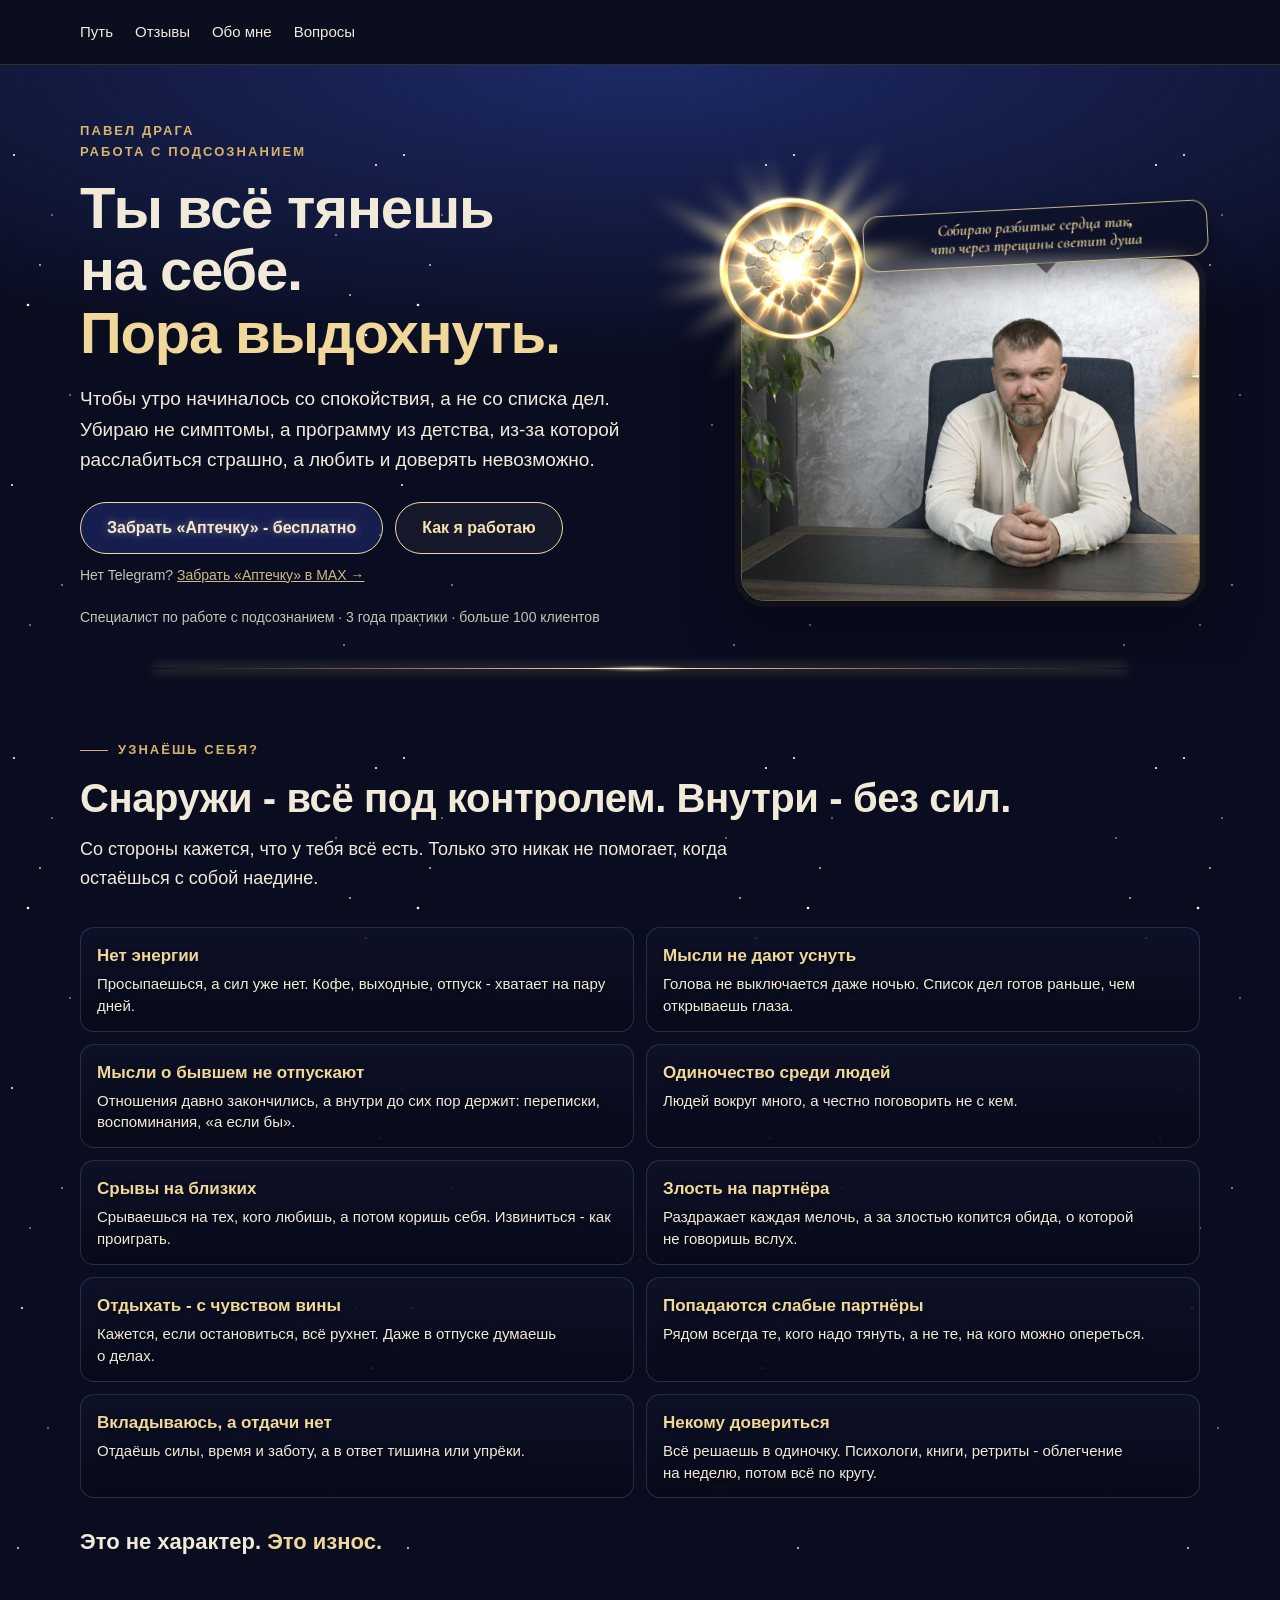
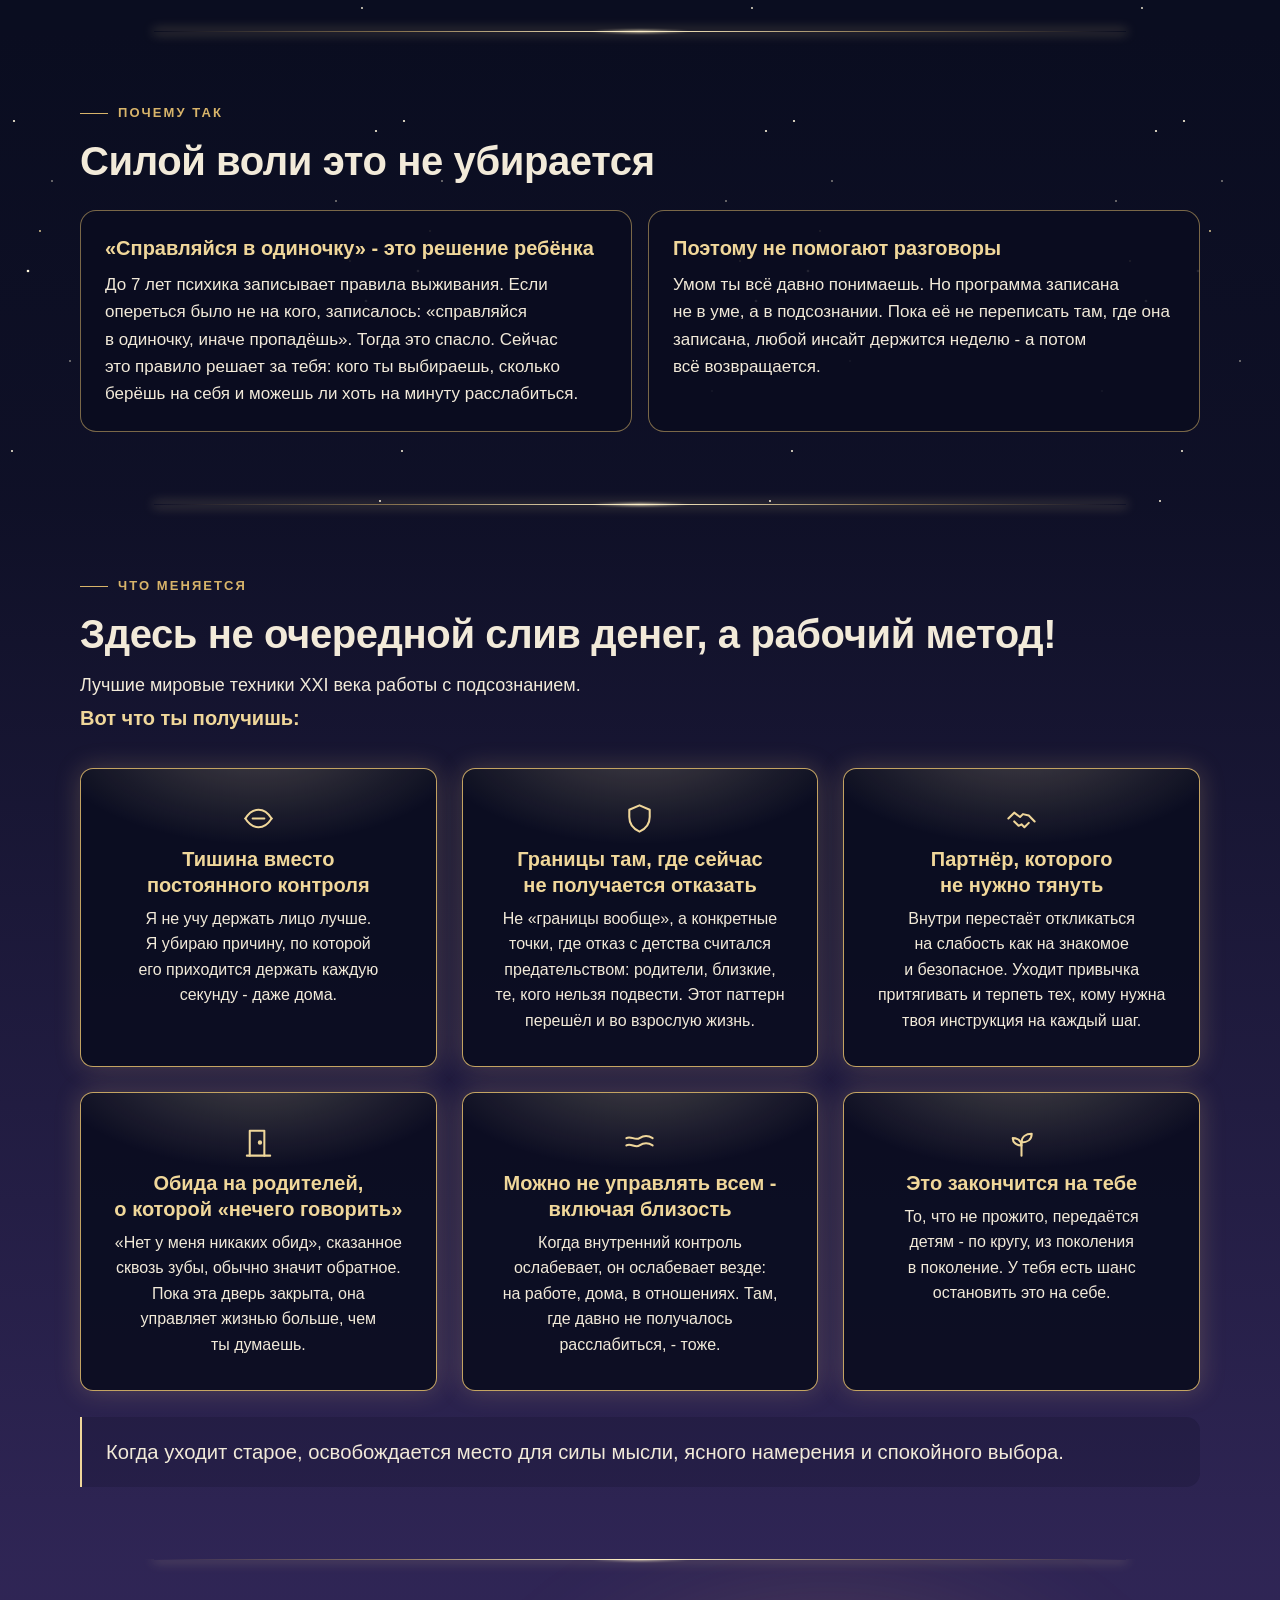
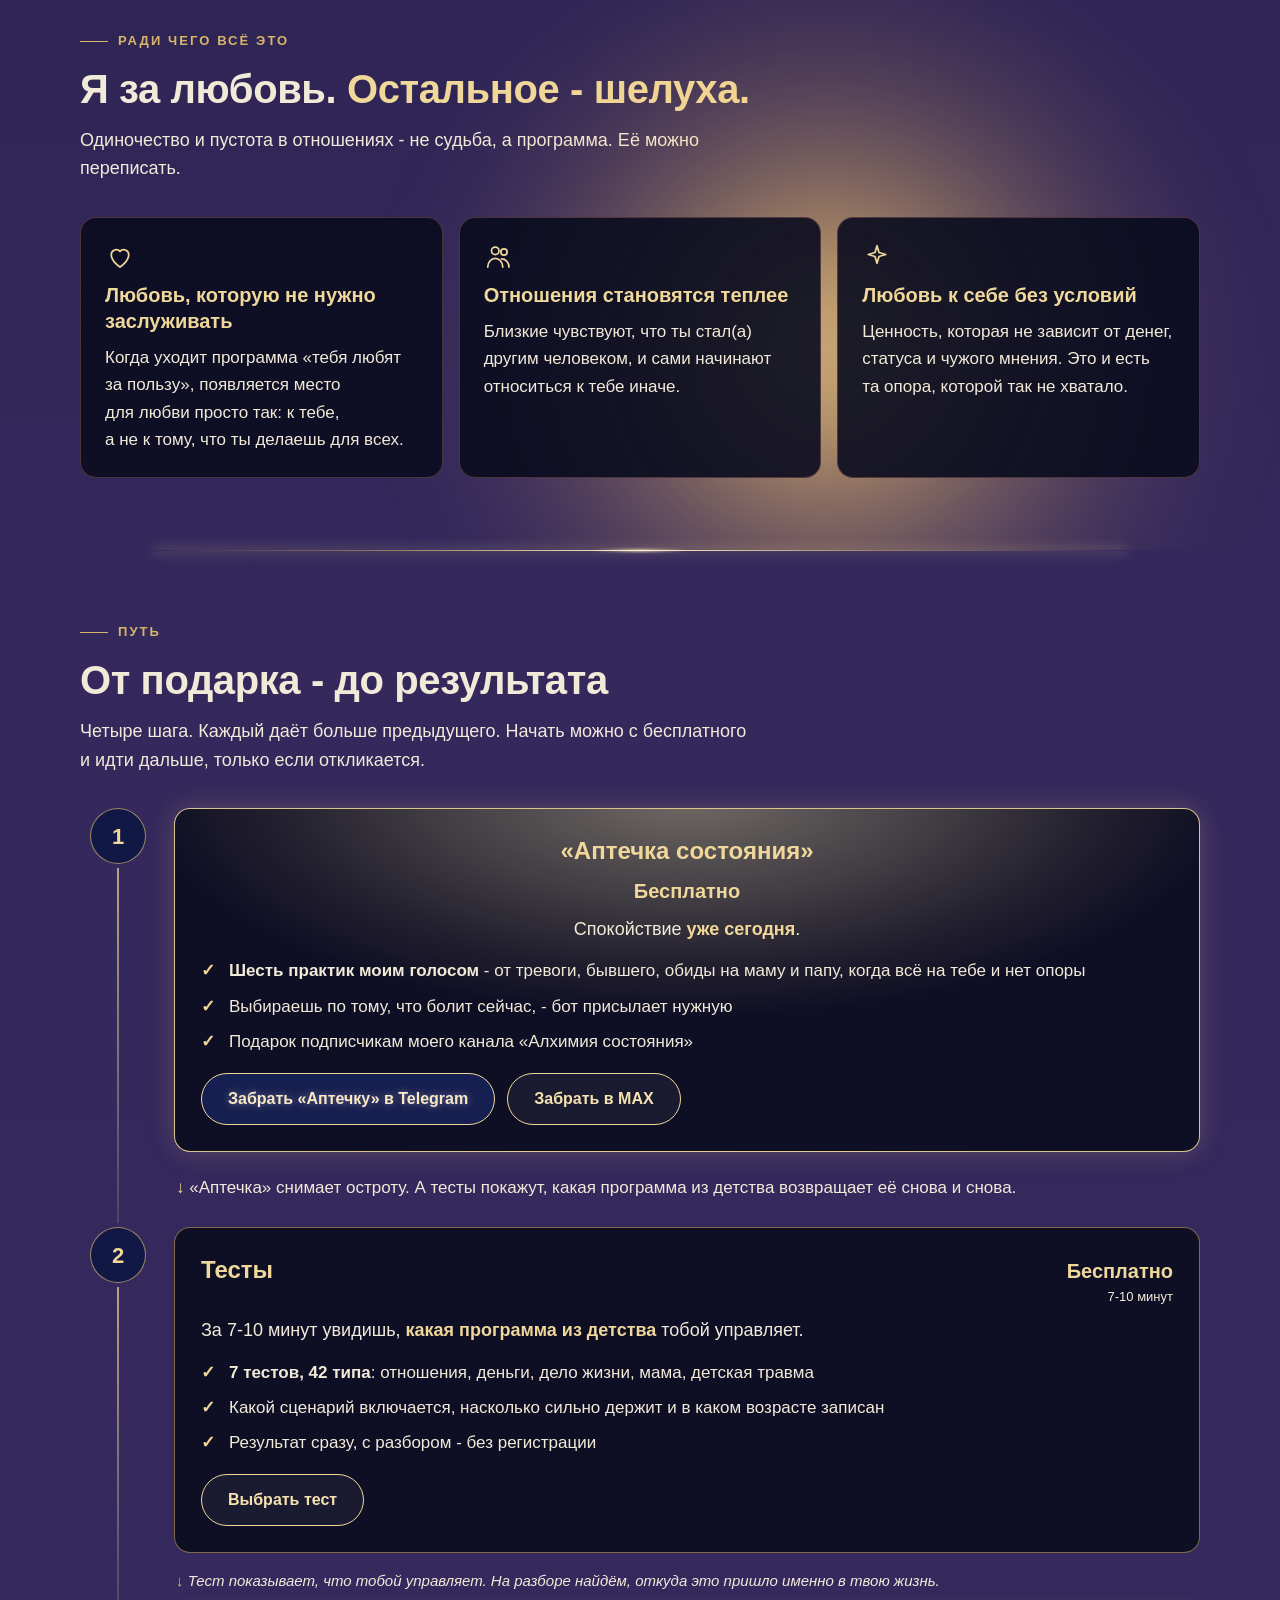
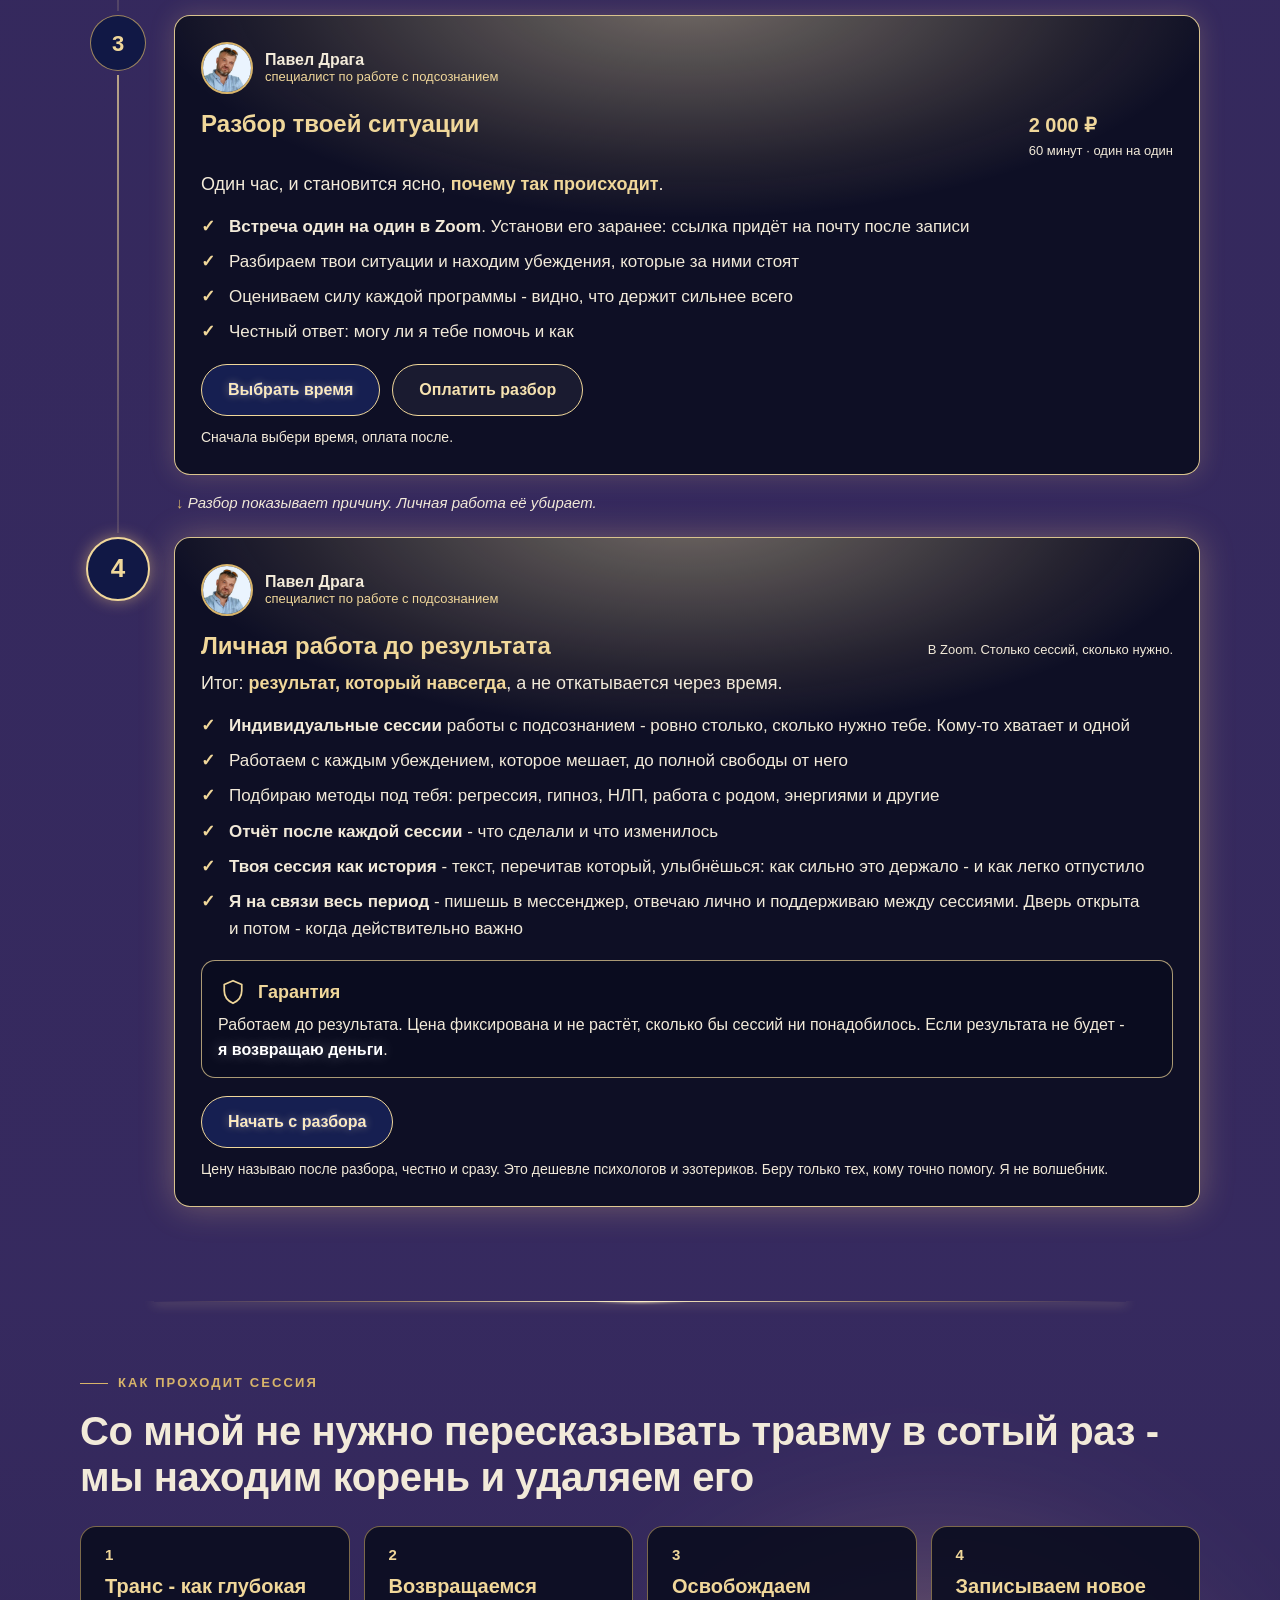
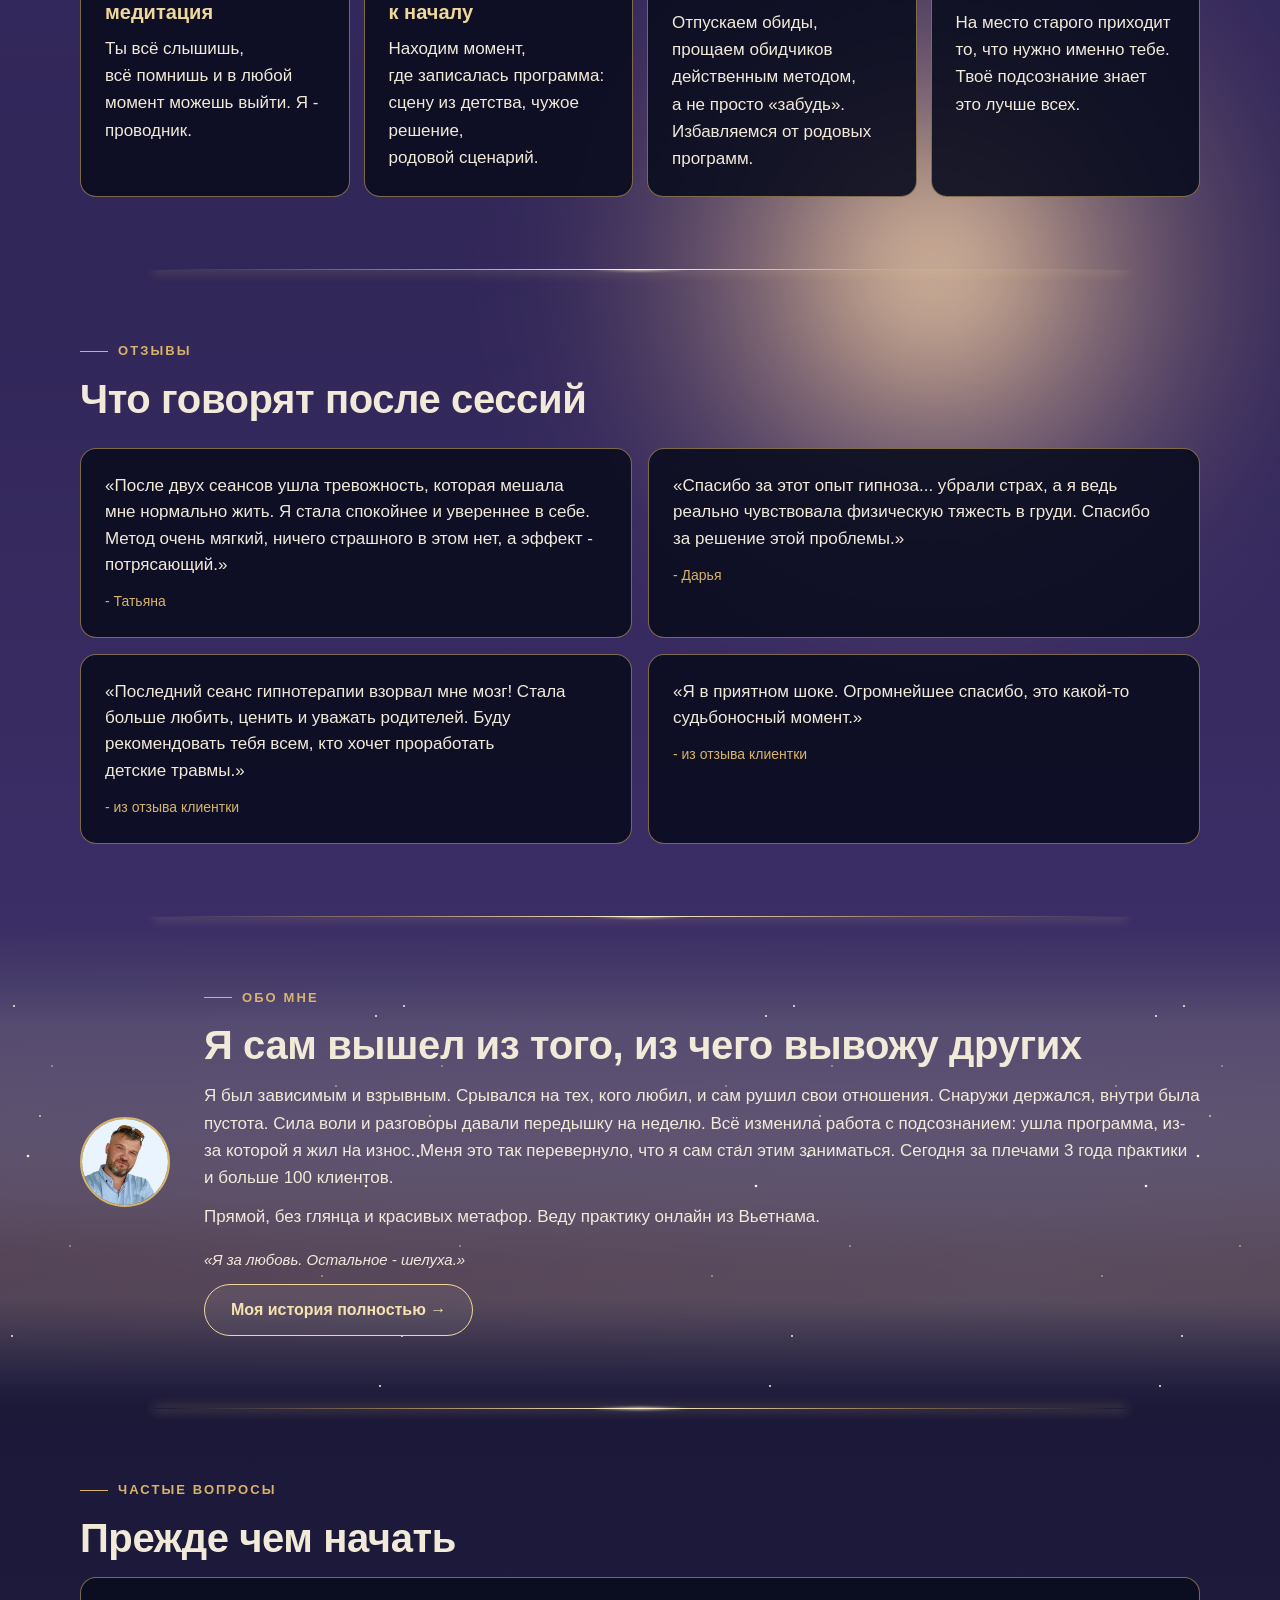
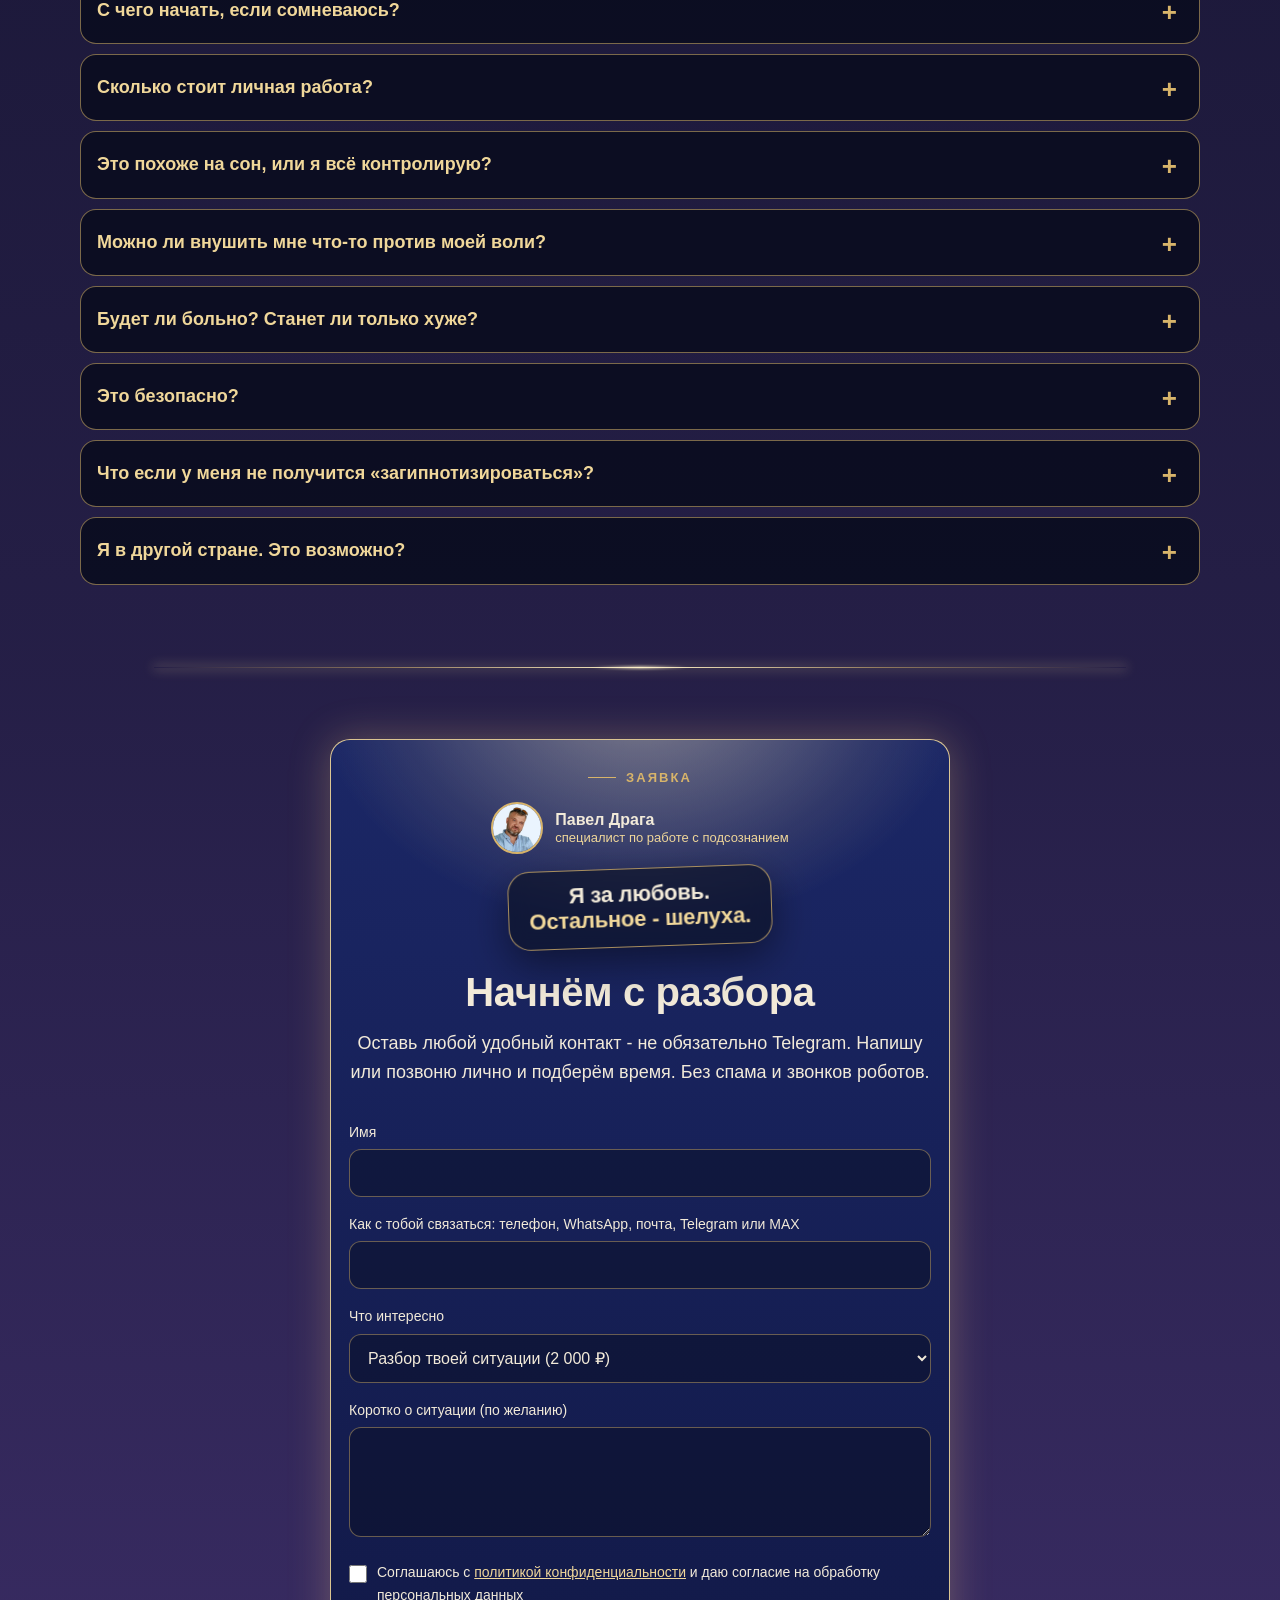
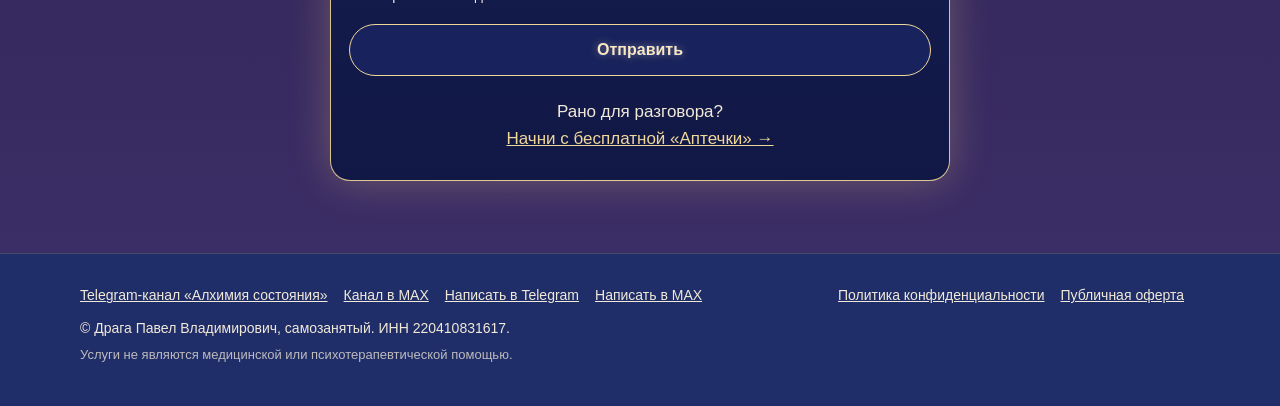
==== commit c229a96f: "Add files via upload" ====
--- a/index.html
+++ b/index.html
@@ -29,7 +29,7 @@
         <a class="btn ghost" href="#path">Как я работаю</a>
       </div>
       <p class="trust" style="margin-top:10px">Нет Telegram? <a href="https://max.ru/se14725843_bot" target="_blank" rel="noopener" data-ev="gift_click">Забрать «Аптечку» в&nbsp;MAX&nbsp;→</a></p>
-      <p class="trust">Специалист по работе с подсознанием · международная сертификация · 3 года практики · больше 100 клиентов</p>
+      <p class="trust">Специалист по работе с подсознанием · 3 года практики · больше 100 клиентов</p>
     </div>
     <div class="hero-visual">
       <div class="seal" aria-hidden="true"><img src="assets/seal-logo.webp" alt=""></div>
@@ -221,7 +221,7 @@
     <div>
       <div class="kicker"><span class="line"></span>Обо мне</div>
       <h2>Я сам вышел из того, из чего вывожу других</h2>
-      <p>Я был зависимым и взрывным. Срывался на тех, кого любил, и сам рушил свои отношения. Снаружи держался, внутри была пустота. Сила воли и разговоры давали передышку на неделю. Всё изменила работа с подсознанием: ушла программа, из-за которой я жил на износ. Меня это так перевернуло, что я выучился этому методу и получил международную сертификацию. Сегодня за плечами 3 года практики и больше 100 клиентов.</p>
+      <p>Я был зависимым и взрывным. Срывался на тех, кого любил, и сам рушил свои отношения. Снаружи держался, внутри была пустота. Сила воли и разговоры давали передышку на неделю. Всё изменила работа с подсознанием: ушла программа, из-за которой я жил на износ. Меня это так перевернуло, что я сам стал этим заниматься. Сегодня за плечами 3 года практики и больше 100 клиентов.</p>
       <p>Прямой, без глянца и красивых метафор. Веду практику онлайн из Вьетнама.</p>
       <p class="motto">«Я за любовь. Остальное - шелуха.»</p>
       <a class="btn ghost" href="about.html">Моя история полностью →</a>
